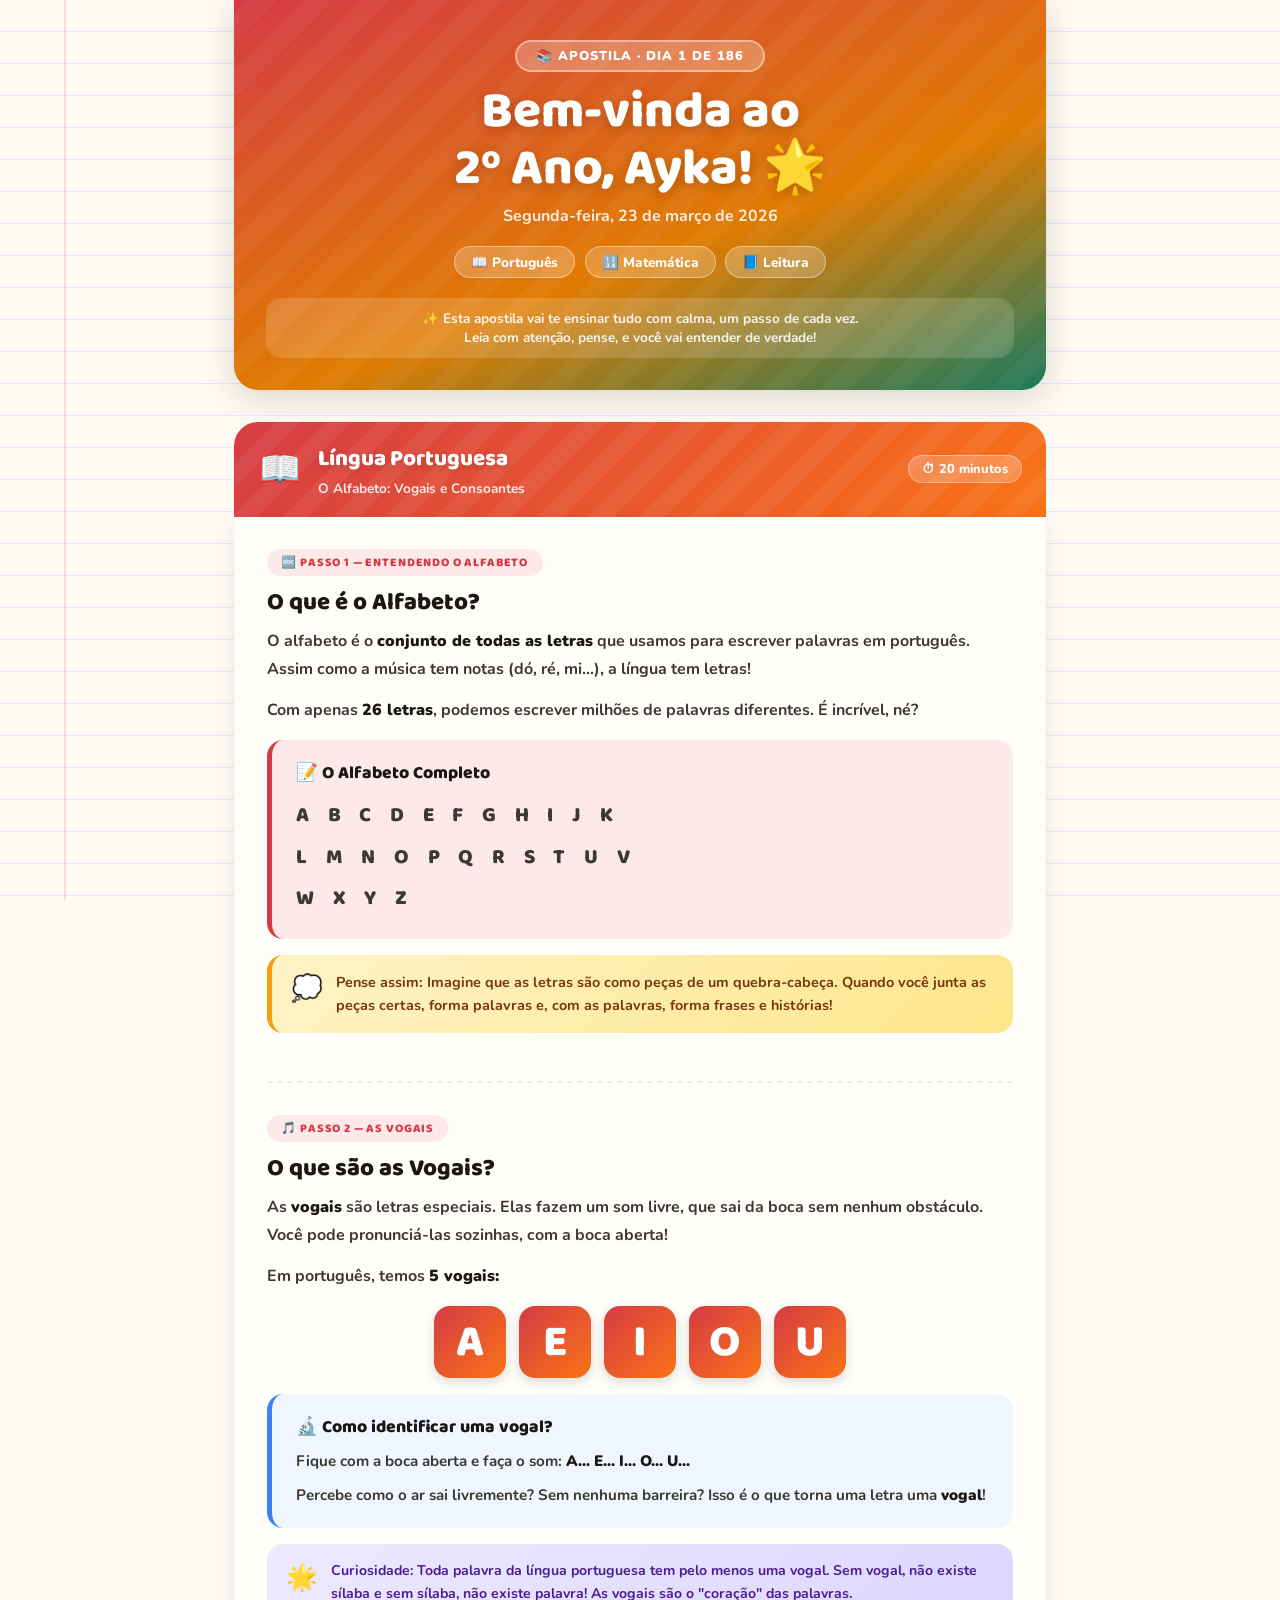
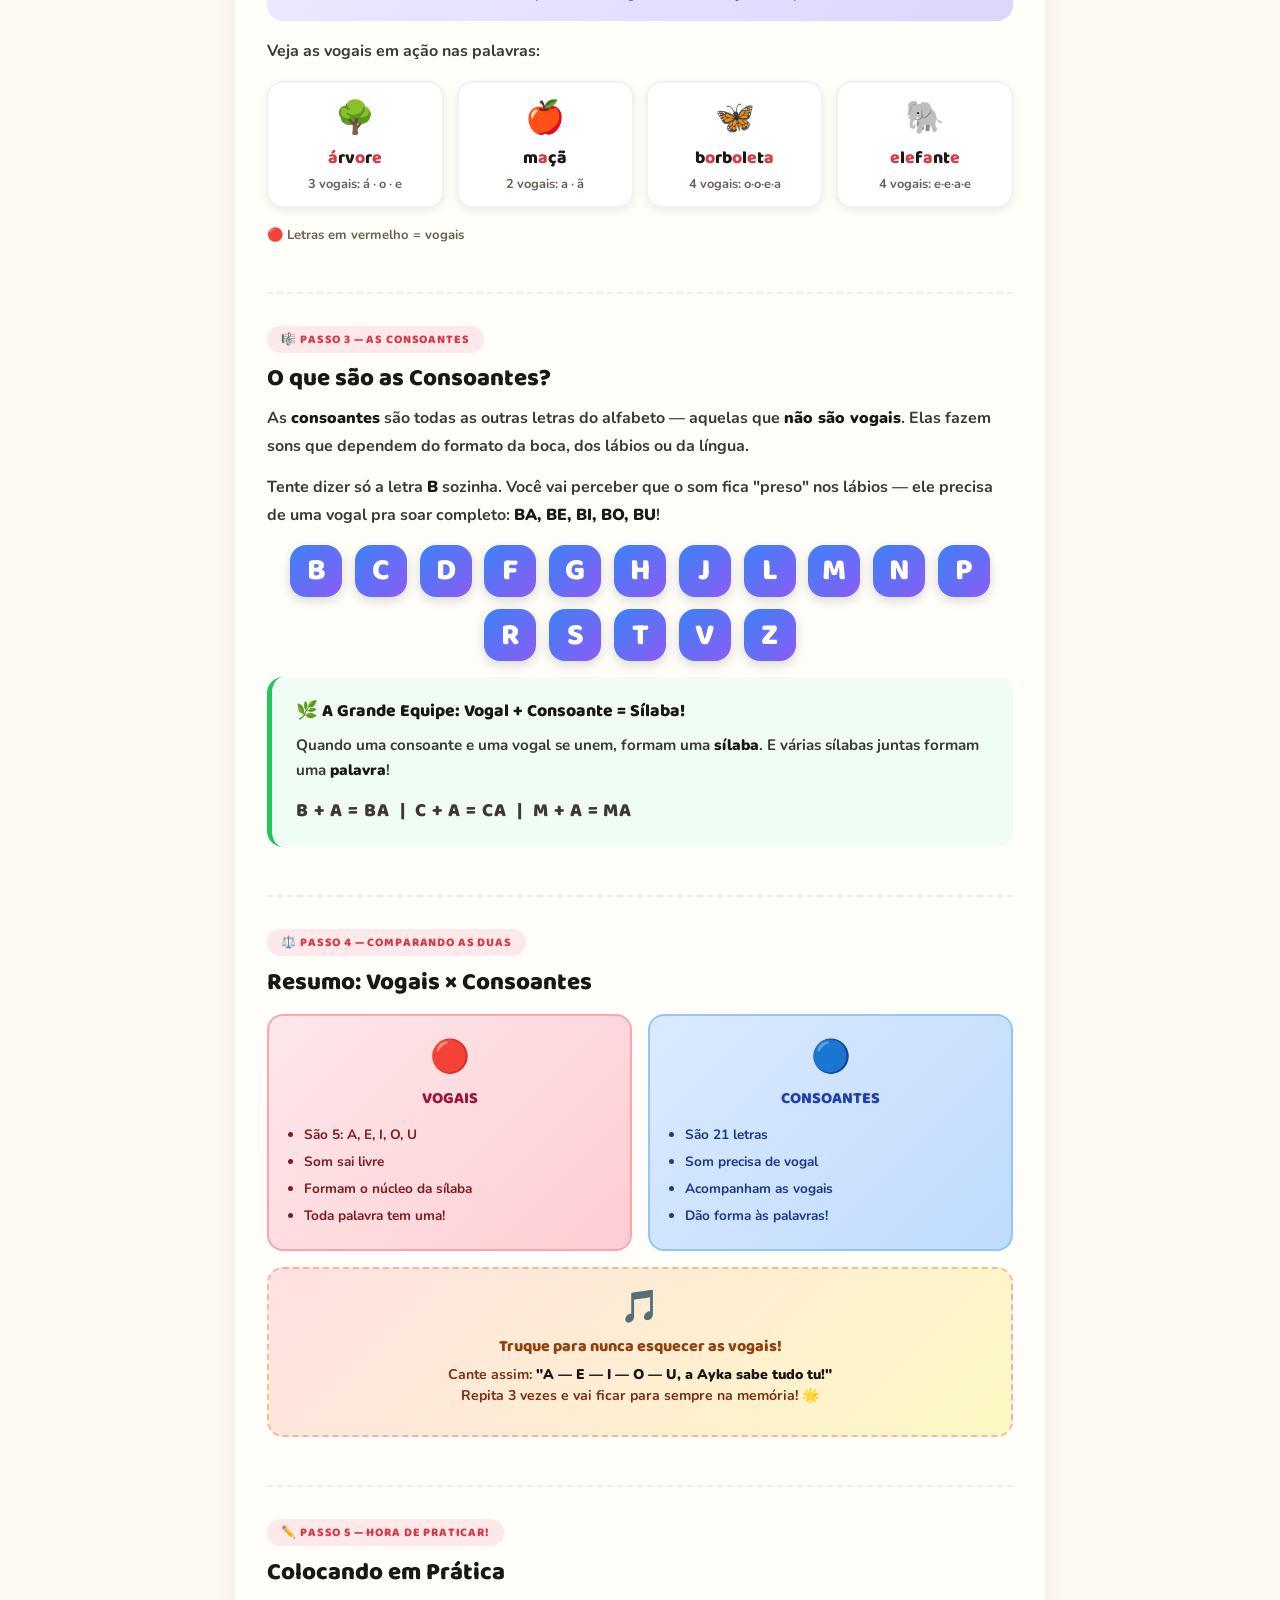
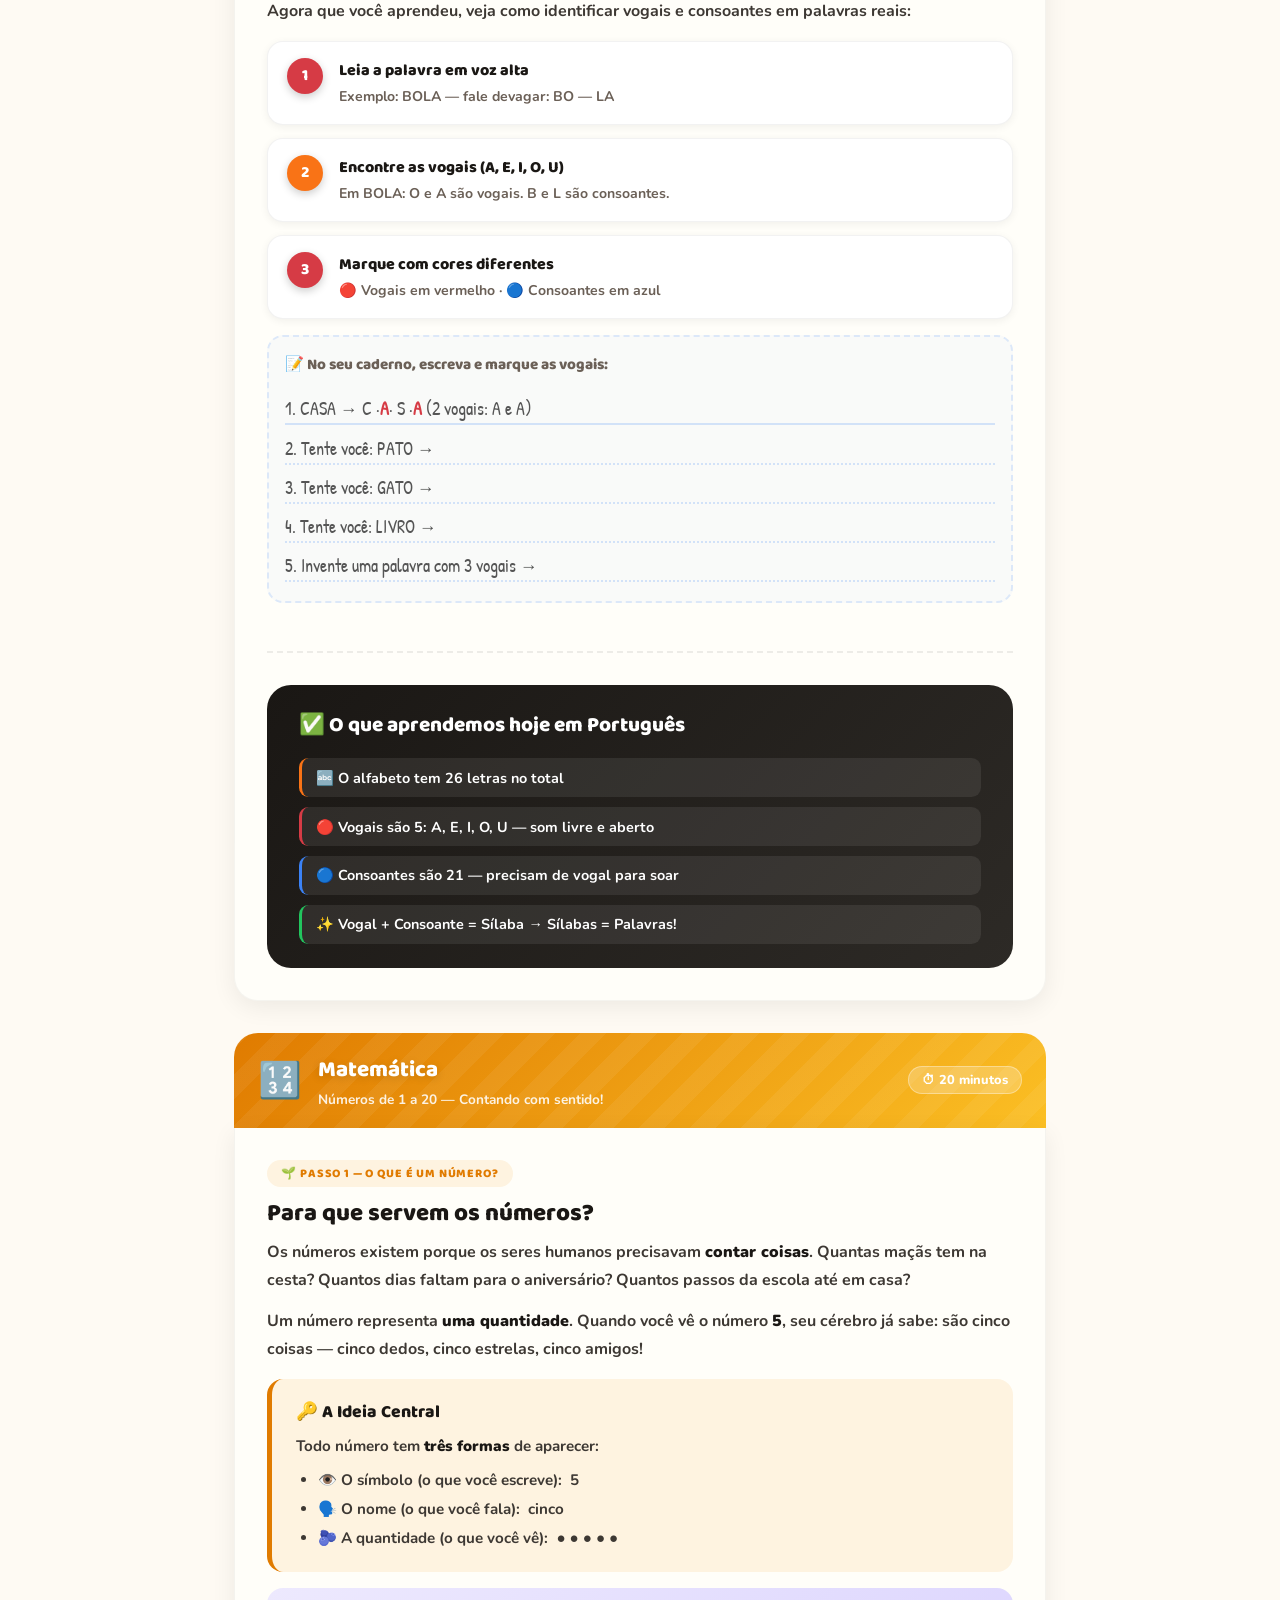
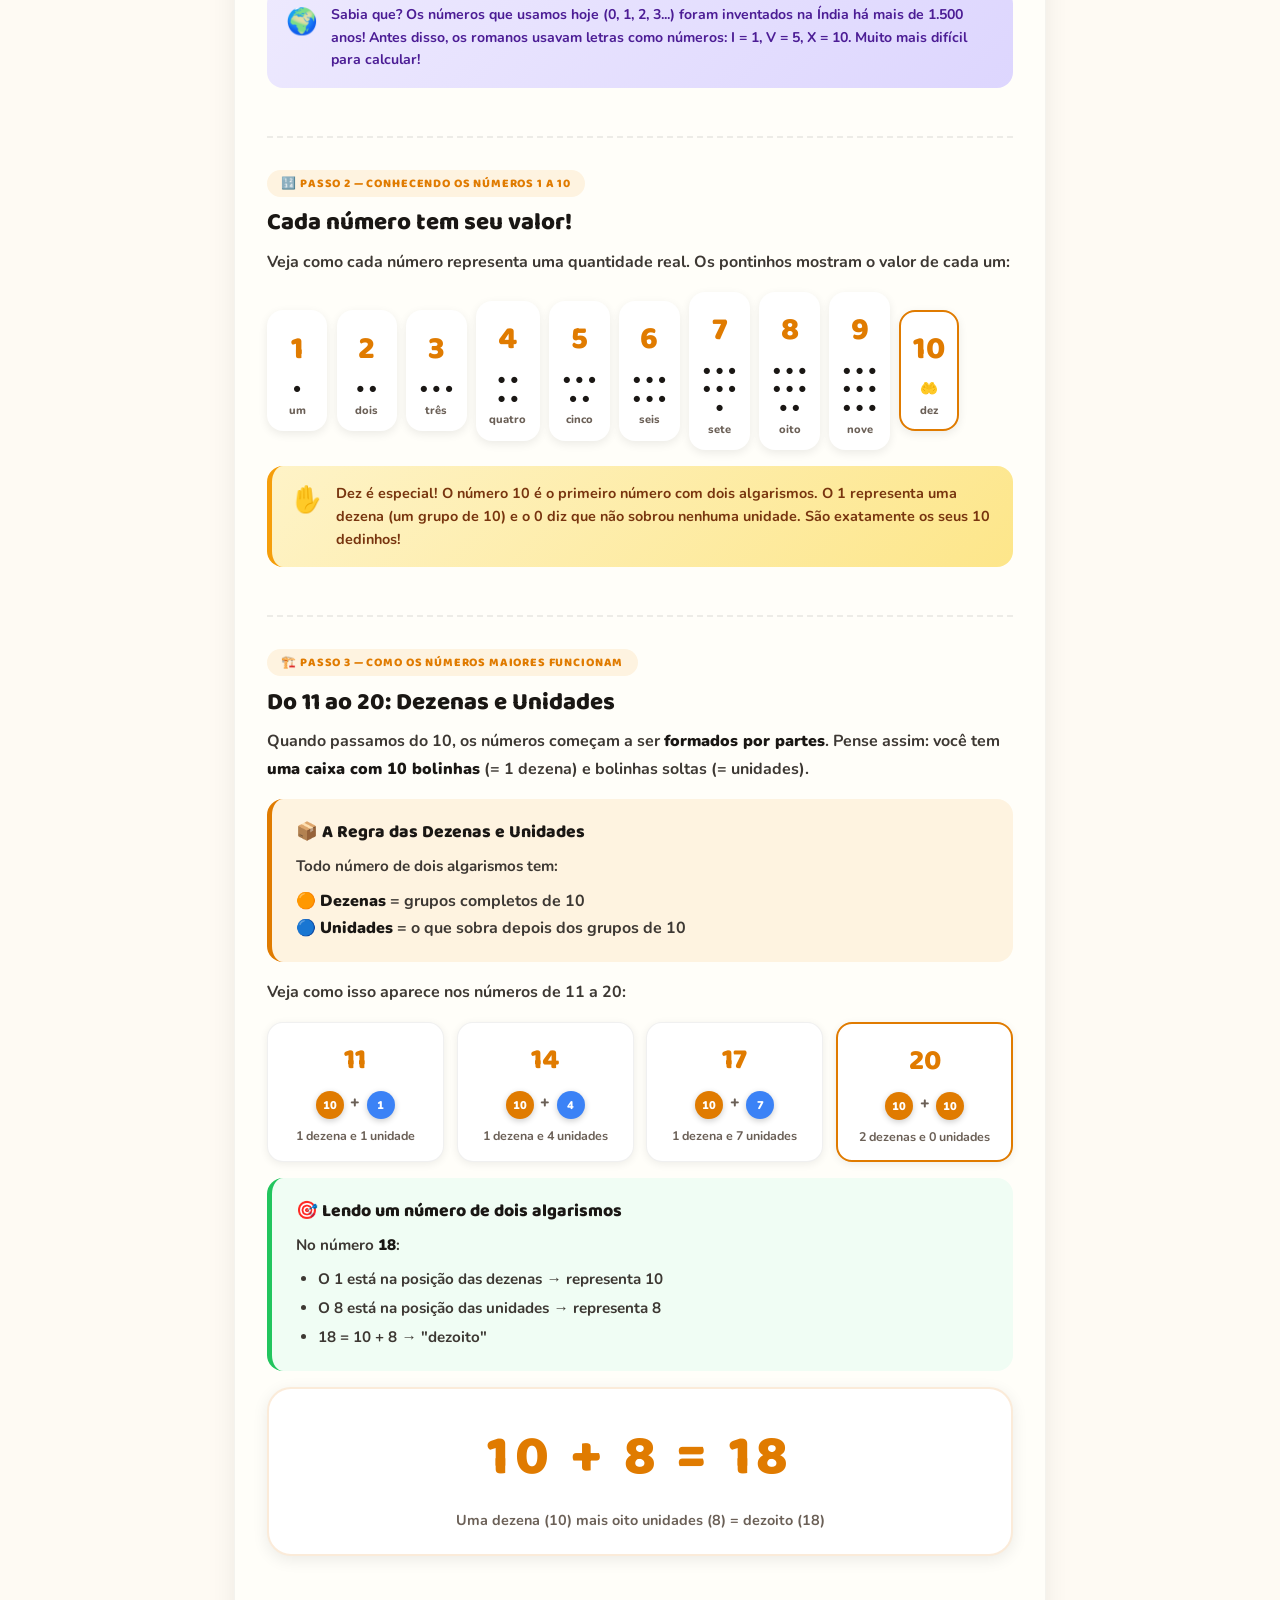
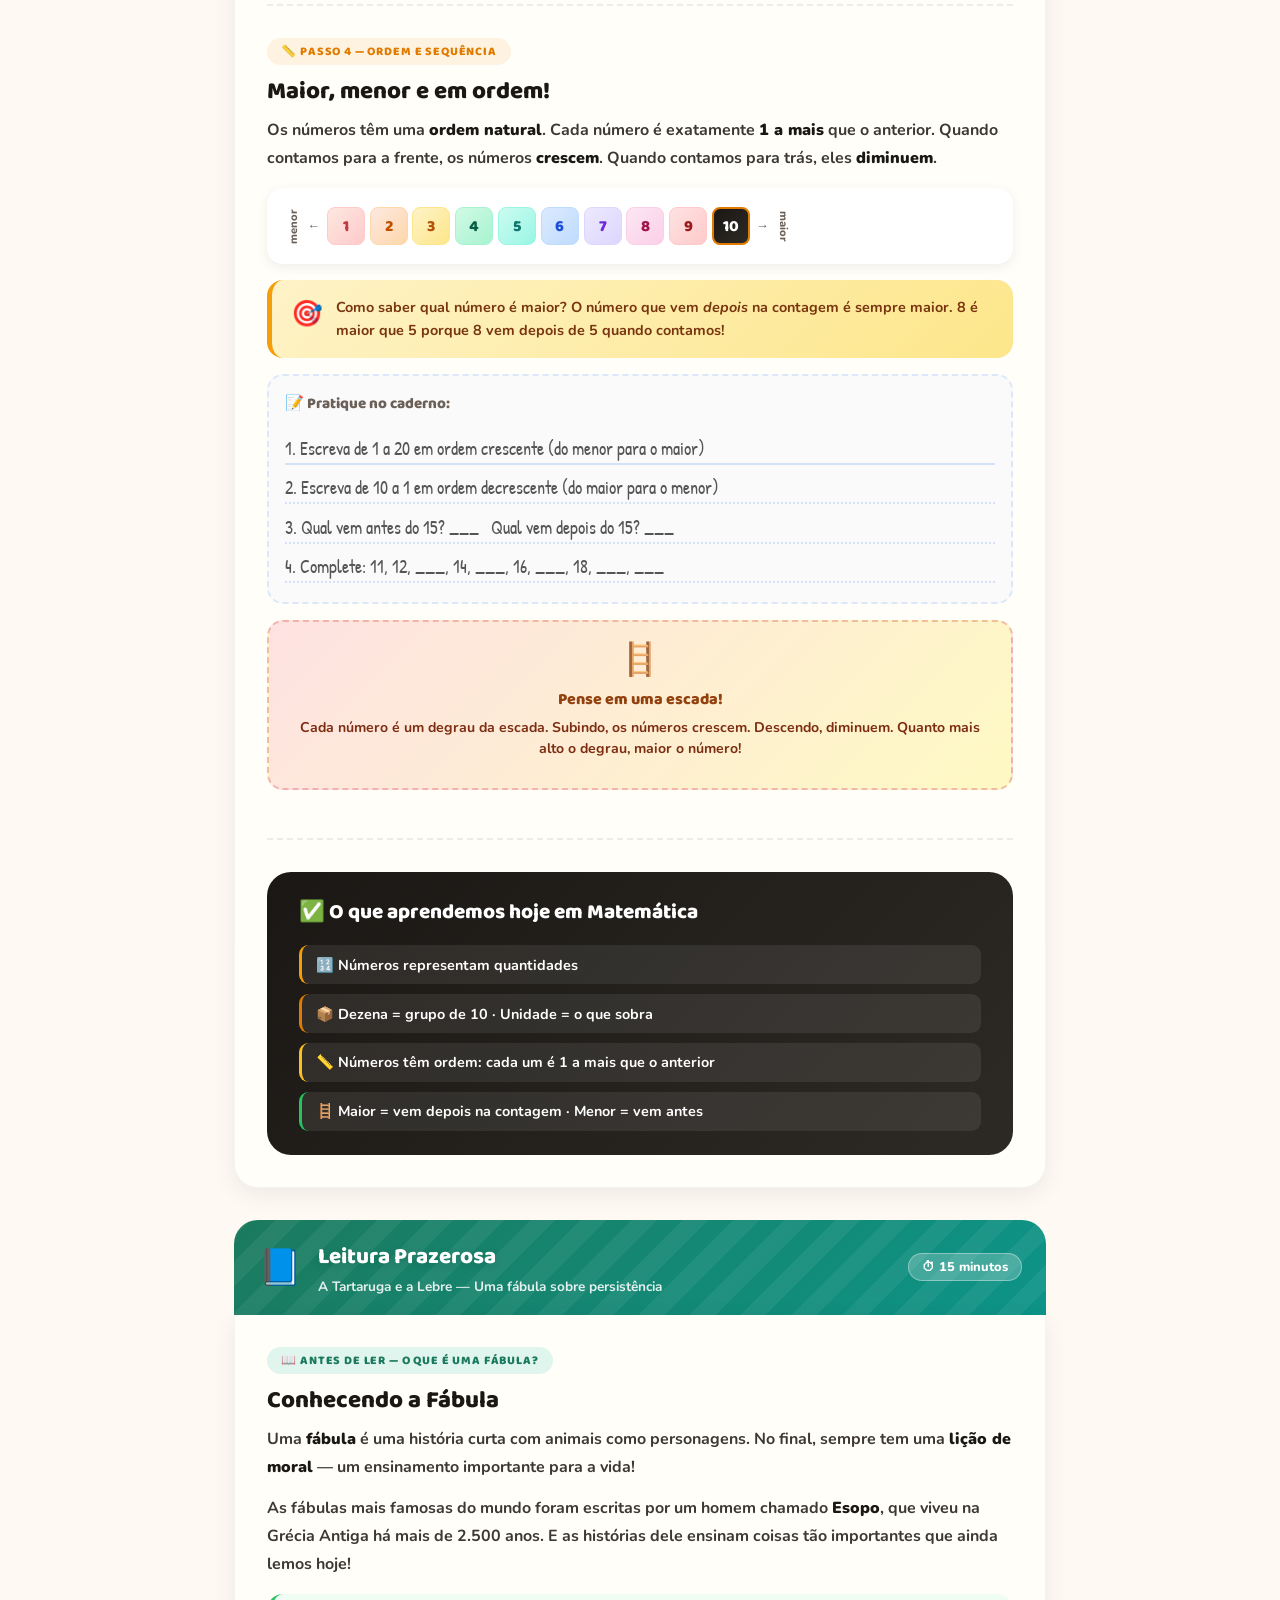
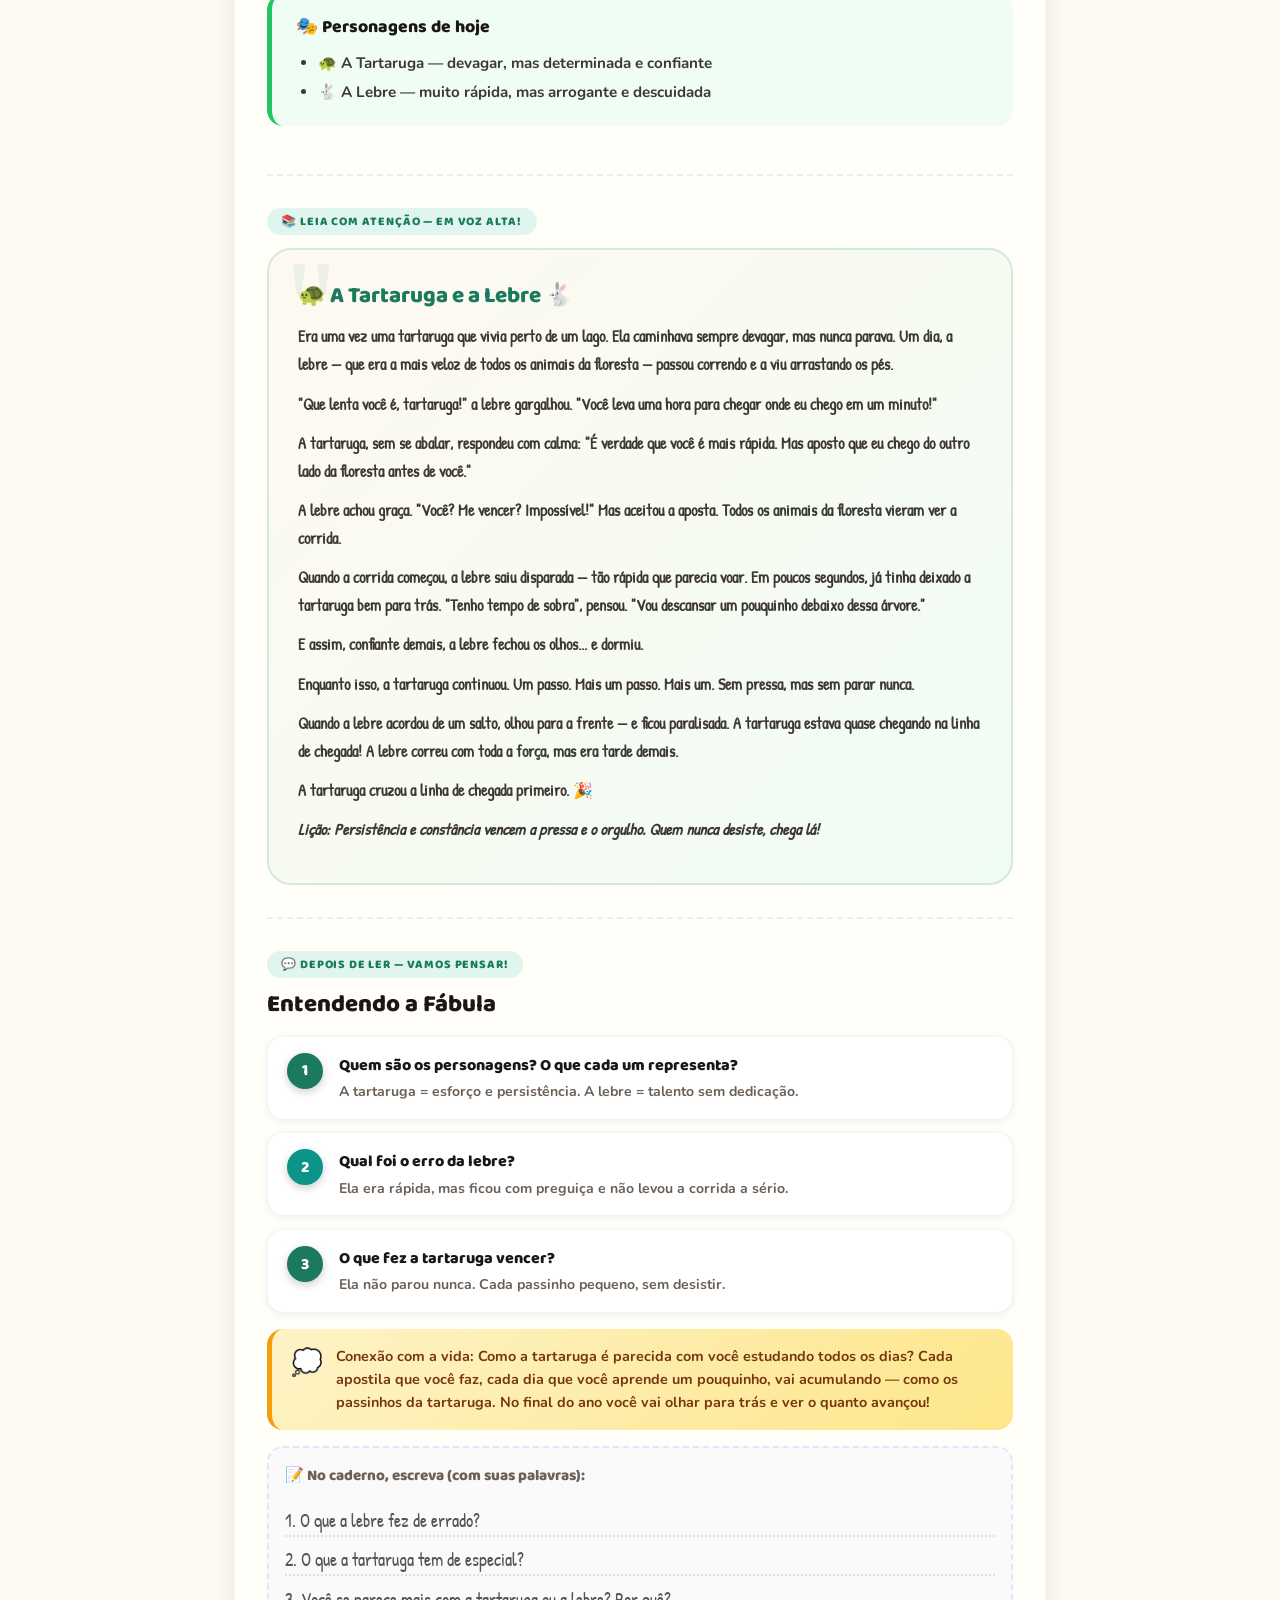
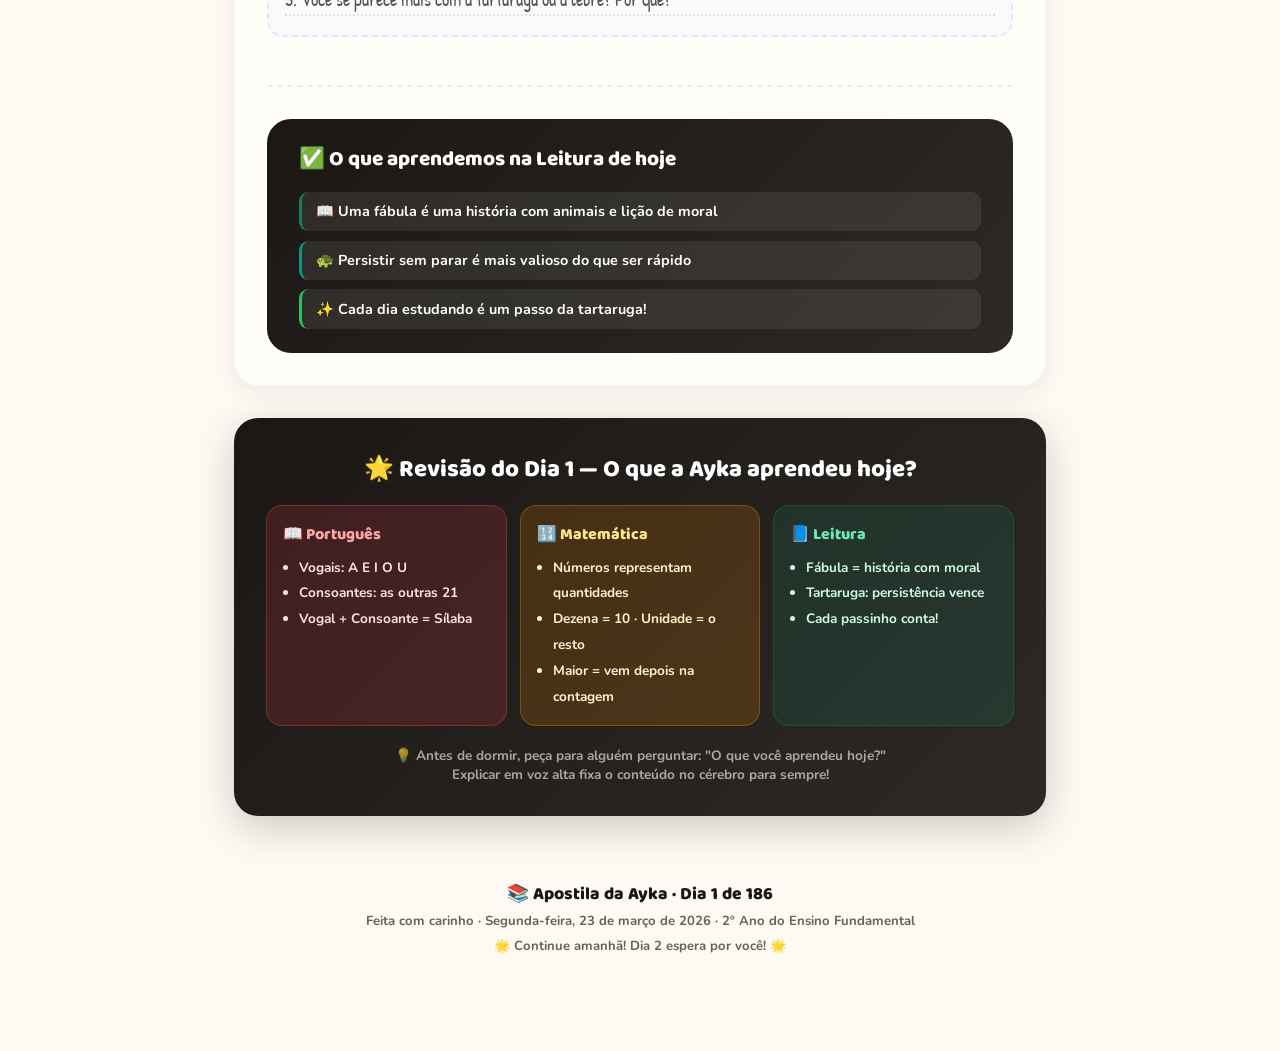
==== apostilas/dia-001.html @ 5bf0ed86 "Rename dia-001.html to apostilas/dia-001.html" ====
<!DOCTYPE html>
<html lang="pt-BR">
<head>
<meta charset="UTF-8">
<meta name="viewport" content="width=device-width, initial-scale=1.0">
<title>Apostila Dia 1 — Ayka 📚</title>
<link href="https://fonts.googleapis.com/css2?family=Baloo+2:wght@400;600;700;800&family=Nunito:wght@400;600;700;800;900&family=Patrick+Hand&display=swap" rel="stylesheet">
<style>
/* ====================================================
   APOSTILA DA AYKA — Dia 1
   Estilo: "Caderno escolar aconchegante"
   Cream + pautas de caderno + cores quentes
   ==================================================== */
:root{
  --cream: #FEFAF3;
  --paper: #FFFEF9;
  --line:  rgba(100,149,237,.18);
  --ink:   #1A1714;
  --soft:  #6B6057;
  --port:  #D63B45;
  --port-l:#FDE8EA;
  --mat:   #E07B00;
  --mat-l: #FEF3E0;
  --leit:  #1B7A5E;
  --leit-l:#E0F5EE;
  --tip:   #6D28D9;
  --tip-l: #EDE9FE;
  --r:16px; --rl:24px;
}

*{box-sizing:border-box;margin:0;padding:0}

body{
  font-family:'Nunito',sans-serif;
  background:var(--cream);
  color:var(--ink);
  min-height:100vh;
}

/* caderno lines background */
body::before{
  content:'';
  position:fixed;inset:0;
  background-image:
    repeating-linear-gradient(
      transparent 0px, transparent 31px,
      var(--line) 31px, var(--line) 32px
    );
  background-size:100% 32px;
  pointer-events:none;
  z-index:0;
}

/* left red margin line */
body::after{
  content:'';
  position:fixed;
  left:64px;top:0;bottom:0;width:2px;
  background:rgba(220,80,80,.18);
  pointer-events:none;
  z-index:0;
}

/* ── WRAPPER ── */
.wrap{
  position:relative;z-index:1;
  max-width:860px;margin:0 auto;
  padding:0 1.5rem 4rem;
}

/* ── CAPA ── */
.capa{
  text-align:center;
  padding:2.5rem 2rem 2rem;
  margin-bottom:2rem;
  background:linear-gradient(160deg,#D63B45 0%,#E07B00 60%,#1B7A5E 100%);
  border-radius:0 0 var(--rl) var(--rl);
  box-shadow:0 8px 32px rgba(0,0,0,.15);
  position:relative;
  overflow:hidden;
}
.capa::before{
  content:'';position:absolute;inset:0;
  background:repeating-linear-gradient(-45deg,transparent,transparent 20px,rgba(255,255,255,.04) 20px,rgba(255,255,255,.04) 40px);
}
.capa-inner{position:relative}
.badge-dia{
  display:inline-block;
  background:rgba(255,255,255,.25);
  border:2px solid rgba(255,255,255,.4);
  border-radius:2rem;
  padding:.3rem 1.2rem;
  font-size:.8rem;font-weight:900;
  color:white;letter-spacing:.08em;
  text-transform:uppercase;
  margin-bottom:.8rem;
}
.capa h1{
  font-family:'Baloo 2',cursive;
  font-size:clamp(2rem,6vw,3.2rem);
  font-weight:800;color:white;
  text-shadow:0 3px 12px rgba(0,0,0,.2);
  line-height:1.1;
}
.capa-sub{
  font-size:1rem;font-weight:700;
  color:rgba(255,255,255,.88);
  margin-top:.5rem;
}
.materia-chips{
  display:flex;gap:.6rem;justify-content:center;
  flex-wrap:wrap;margin-top:1.2rem;
}
.mchip{
  background:rgba(255,255,255,.22);
  border:1.5px solid rgba(255,255,255,.4);
  border-radius:2rem;
  padding:.35rem 1rem;
  font-size:.85rem;font-weight:800;color:white;
}
.capa-meta{
  margin-top:1.2rem;
  background:rgba(255,255,255,.15);
  border-radius:var(--r);
  padding:.7rem 1rem;
  font-size:.85rem;font-weight:700;color:rgba(255,255,255,.9);
}

/* ── SECTION HEADER ── */
.sec-header{
  display:flex;align-items:center;gap:1rem;
  padding:1.2rem 1.5rem;
  border-radius:var(--rl) var(--rl) 0 0;
  color:white;
  position:relative;overflow:hidden;
}
.sec-header::after{
  content:'';position:absolute;inset:0;
  background:repeating-linear-gradient(-45deg,transparent,transparent 18px,rgba(255,255,255,.06) 18px,rgba(255,255,255,.06) 36px);
}
.sec-icon{font-size:2.2rem;position:relative;z-index:1}
.sec-title-wrap{position:relative;z-index:1}
.sec-materia{font-family:'Baloo 2',cursive;font-size:1.4rem;font-weight:800;text-shadow:0 2px 8px rgba(0,0,0,.15)}
.sec-tema{font-size:.85rem;font-weight:700;opacity:.88;margin-top:.1rem}
.sec-time{
  margin-left:auto;position:relative;z-index:1;
  background:rgba(255,255,255,.22);
  border:1.5px solid rgba(255,255,255,.35);
  border-radius:2rem;padding:.25rem .8rem;
  font-size:.8rem;font-weight:800;color:white;white-space:nowrap;
}

/* ── CONTENT CARD ── */
.content-card{
  background:var(--paper);
  border-radius:0 0 var(--rl) var(--rl);
  padding:2rem;
  margin-bottom:2rem;
  box-shadow:0 6px 24px rgba(0,0,0,.07);
  border:1px solid rgba(0,0,0,.04);
  border-top:none;
}

/* ── TEACHING BLOCKS ── */
.teach-block{
  margin-bottom:2rem;
  padding-bottom:2rem;
  border-bottom:2px dashed rgba(0,0,0,.07);
}
.teach-block:last-child{border-bottom:none;margin-bottom:0;padding-bottom:0}

.step-label{
  display:inline-flex;align-items:center;gap:.5rem;
  font-family:'Baloo 2',cursive;
  font-size:.75rem;font-weight:800;
  padding:.25rem .9rem;
  border-radius:2rem;
  text-transform:uppercase;letter-spacing:.07em;
  margin-bottom:.8rem;
}

.teach-block h2{
  font-family:'Baloo 2',cursive;
  font-size:1.5rem;font-weight:800;
  color:var(--ink);
  margin-bottom:.6rem;
  line-height:1.2;
}

.teach-block p{
  font-size:1rem;font-weight:700;
  color:#3D3833;
  line-height:1.75;
  margin-bottom:.8rem;
}

.teach-block p strong{font-weight:900;color:var(--ink)}

/* ── EXPLANATION BOX ── */
.explain-box{
  border-radius:var(--r);
  padding:1.2rem 1.5rem;
  margin:1rem 0;
  border-left:5px solid;
  position:relative;
}
.explain-box.azul{background:#EFF6FF;border-color:#3B82F6}
.explain-box.verde{background:#F0FDF4;border-color:#22C55E}
.explain-box.laranja{background:var(--mat-l);border-color:var(--mat)}
.explain-box.roxo{background:var(--tip-l);border-color:var(--tip)}
.explain-box.vermelho{background:var(--port-l);border-color:var(--port)}
.explain-box h3{
  font-family:'Baloo 2',cursive;
  font-size:1.1rem;font-weight:800;
  margin-bottom:.5rem;
}
.explain-box p{font-size:.95rem;font-weight:700;line-height:1.7;margin-bottom:0}
.explain-box ul{padding-left:1.4rem;margin-top:.4rem}
.explain-box li{font-size:.95rem;font-weight:700;line-height:1.9;color:#3D3833}

/* ── VISUAL LETTER BOX ── */
.letter-showcase{
  display:flex;flex-wrap:wrap;gap:.8rem;
  margin:1rem 0;justify-content:center;
}
.letter-card{
  width:72px;height:72px;
  border-radius:var(--r);
  display:flex;align-items:center;justify-content:center;
  font-family:'Baloo 2',cursive;
  font-size:2.8rem;font-weight:800;
  color:white;
  box-shadow:0 4px 12px rgba(0,0,0,.15);
  transition:transform .2s;
  cursor:default;
}
.letter-card:hover{transform:scale(1.08) rotate(-2deg)}
.letter-card.vogal{background:linear-gradient(135deg,#D63B45,#F97316)}
.letter-card.consoante{background:linear-gradient(135deg,#3B82F6,#8B5CF6)}

/* ── WORD EXAMPLES ── */
.word-grid{
  display:grid;
  grid-template-columns:repeat(auto-fill,minmax(140px,1fr));
  gap:.8rem;margin:1rem 0;
}
.word-card{
  background:white;
  border-radius:var(--r);
  padding:.8rem;
  text-align:center;
  box-shadow:0 3px 10px rgba(0,0,0,.08);
  border:2px solid rgba(0,0,0,.05);
  transition:all .2s;
}
.word-card:hover{transform:translateY(-2px);box-shadow:0 6px 18px rgba(0,0,0,.12)}
.word-emoji{font-size:2rem;display:block;margin-bottom:.3rem}
.word-text{font-family:'Baloo 2',cursive;font-size:1.1rem;font-weight:800;color:var(--ink)}
.word-silabas{font-size:.8rem;font-weight:700;color:var(--soft);margin-top:.2rem}
.word-text .v{color:var(--port)}
.word-text .c{color:#3B82F6}

/* ── NUMBER VISUAL ── */
.number-row{
  display:flex;flex-wrap:wrap;gap:.6rem;
  margin:1rem 0;align-items:center;
}
.num-block{
  display:flex;flex-direction:column;align-items:center;gap:.3rem;
  background:white;border-radius:var(--r);
  padding:.7rem;min-width:60px;
  box-shadow:0 3px 10px rgba(0,0,0,.08);
  border:2px solid transparent;
  transition:all .2s;cursor:default;
}
.num-block:hover{border-color:var(--mat);transform:scale(1.05)}
.num-big{font-family:'Baloo 2',cursive;font-size:2rem;font-weight:800;color:var(--mat)}
.num-dots{font-size:.9rem;line-height:1.3;text-align:center}
.num-word{font-size:.7rem;font-weight:800;color:var(--soft)}

/* ── ABACUS / VISUAL MATH ── */
.abacus-row{display:flex;gap:.4rem;flex-wrap:wrap;margin:.5rem 0}
.bead{
  width:28px;height:28px;border-radius:50%;
  display:inline-flex;align-items:center;justify-content:center;
  font-size:.7rem;font-weight:900;color:white;
  box-shadow:0 2px 6px rgba(0,0,0,.2);
}
.bead.dezena{background:#E07B00}
.bead.unidade{background:#3B82F6}

/* ── STORY BOX ── */
.story-wrap{
  background:linear-gradient(135deg,#FEF9F0,#F0FDF4);
  border-radius:var(--rl);
  padding:1.8rem;
  border:2px solid rgba(27,122,94,.15);
  position:relative;
  overflow:hidden;
}
.story-wrap::before{
  content:'"';
  position:absolute;top:-10px;left:16px;
  font-size:8rem;font-family:Georgia,serif;
  color:rgba(27,122,94,.08);line-height:1;
}
.story-title{
  font-family:'Baloo 2',cursive;
  font-size:1.4rem;font-weight:800;
  color:var(--leit);
  margin-bottom:.5rem;
  position:relative;
}
.story-text{
  font-family:'Patrick Hand',cursive;
  font-size:1.05rem;
  line-height:1.9;
  color:#2D3A30;
  position:relative;
}
.story-text p{margin-bottom:.7rem}

/* ── THINK BOX ── */
.think-box{
  background:linear-gradient(135deg,#FEF3C7,#FDE68A);
  border-radius:var(--r);
  padding:1rem 1.2rem;
  margin:1rem 0;
  border-left:5px solid #F59E0B;
  display:flex;gap:.8rem;align-items:flex-start;
}
.think-icon{font-size:1.6rem;flex-shrink:0}
.think-text{font-size:.9rem;font-weight:700;color:#78350F;line-height:1.6}

/* ── DID YOU KNOW ── */
.didyouknow{
  background:linear-gradient(135deg,#EDE9FE,#DDD6FE);
  border-radius:var(--r);
  padding:1rem 1.2rem;
  margin:1rem 0;
  display:flex;gap:.8rem;align-items:flex-start;
}
.dyk-icon{font-size:1.6rem;flex-shrink:0}
.dyk-text{font-size:.88rem;font-weight:700;color:#4C1D95;line-height:1.6}

/* ── STEP BY STEP ── */
.steps{display:flex;flex-direction:column;gap:.8rem;margin:1rem 0}
.step-item{
  display:flex;gap:1rem;align-items:flex-start;
  background:white;border-radius:var(--r);
  padding:1rem 1.2rem;
  box-shadow:0 2px 8px rgba(0,0,0,.06);
  border:1px solid rgba(0,0,0,.05);
}
.step-num{
  width:36px;height:36px;border-radius:50%;
  display:flex;align-items:center;justify-content:center;
  font-family:'Baloo 2',cursive;font-weight:800;font-size:1rem;
  color:white;flex-shrink:0;
  box-shadow:0 3px 8px rgba(0,0,0,.2);
}
.step-content h4{font-family:'Baloo 2',cursive;font-size:1rem;font-weight:800;margin-bottom:.2rem;color:var(--ink)}
.step-content p{font-size:.88rem;font-weight:700;color:var(--soft);line-height:1.55;margin:0}

/* ── MATH OPERATION VISUAL ── */
.op-visual{
  background:white;
  border-radius:var(--rl);
  padding:1.5rem;
  text-align:center;
  margin:1rem 0;
  box-shadow:0 4px 16px rgba(0,0,0,.08);
  border:2px solid rgba(224,123,0,.15);
}
.op-big{
  font-family:'Baloo 2',cursive;
  font-size:clamp(2rem,6vw,3.5rem);
  font-weight:800;
  color:var(--mat);
  letter-spacing:.1em;
}
.op-explain{font-size:.9rem;font-weight:700;color:var(--soft);margin-top:.5rem}

/* ── MEMORY TRICK ── */
.memory-trick{
  background:linear-gradient(135deg,#FEE2E2,#FEF9C3);
  border-radius:var(--r);
  padding:1rem 1.2rem;
  margin:1rem 0;
  border:2px dashed rgba(214,59,69,.3);
  text-align:center;
}
.memory-trick .mt-icon{font-size:2rem;margin-bottom:.4rem}
.memory-trick h4{font-family:'Baloo 2',cursive;font-size:1rem;font-weight:800;color:#92400E;margin-bottom:.3rem}
.memory-trick p{font-size:.88rem;font-weight:700;color:#7C2D12;line-height:1.5}

/* ── PRACTICE LINES ── */
.practice-area{
  margin:1rem 0;
  background:rgba(59,130,246,.03);
  border-radius:var(--r);
  padding:1rem;
  border:2px dashed rgba(59,130,246,.15);
}
.practice-area h4{
  font-family:'Baloo 2',cursive;font-size:.95rem;font-weight:800;
  color:var(--soft);margin-bottom:.8rem;
  display:flex;align-items:center;gap:.4rem;
}
.p-line{
  height:36px;border-bottom:2px solid rgba(59,130,246,.2);
  margin-bottom:.2rem;
  display:flex;align-items:flex-end;
  padding-bottom:3px;
  font-family:'Patrick Hand',cursive;
  font-size:1.1rem;
  color:#555;
}
.p-line.dotted{border-bottom-style:dotted}

/* ── SUMMARY BOX ── */
.summary{
  background:linear-gradient(135deg,#1A1714,#2D2A26);
  color:white;
  border-radius:var(--rl);
  padding:1.5rem 2rem;
  margin-top:2rem;
}
.summary h3{font-family:'Baloo 2',cursive;font-size:1.3rem;font-weight:800;margin-bottom:1rem}
.summary-items{display:flex;flex-direction:column;gap:.6rem}
.sum-item{
  display:flex;align-items:center;gap:.8rem;
  font-size:.9rem;font-weight:700;
  background:rgba(255,255,255,.08);
  border-radius:.6rem;
  padding:.6rem .9rem;
  border-left:3px solid;
}

/* ── FOOTER ── */
.apostila-footer{
  text-align:center;
  padding:2rem 1rem;
  color:var(--soft);
  font-size:.82rem;font-weight:700;
}
.apostila-footer .ayka-sig{
  font-family:'Baloo 2',cursive;
  font-size:1.1rem;font-weight:800;
  color:var(--ink);margin-bottom:.3rem;
}

/* ── RESPONSIVE ── */
@media(max-width:560px){
  body::after{left:44px}
  .wrap{padding:0 .8rem 3rem}
  .content-card{padding:1.2rem}
  .letter-card{width:56px;height:56px;font-size:2.1rem}
}

@media print{
  body::before,body::after{display:none}
  .wrap{max-width:100%;padding:0 1cm}
  .teach-block{break-inside:avoid}
  .content-card{box-shadow:none;border:1px solid #ddd}
}

/* ── ANIMATIONS ── */
@keyframes fadeInUp{from{opacity:0;transform:translateY(16px)}to{opacity:1;transform:translateY(0)}}
.capa,.content-card,.story-wrap{animation:fadeInUp .5s ease both}
.content-card:nth-child(2){animation-delay:.1s}
.content-card:nth-child(3){animation-delay:.2s}
</style>
</head>
<body>
<div class="wrap">

<!-- ══════════════ CAPA ══════════════ -->
<div class="capa">
  <div class="capa-inner">
    <div class="badge-dia">📚 Apostila · Dia 1 de 186</div>
    <h1>Bem-vinda ao<br>2º Ano, Ayka! 🌟</h1>
    <p class="capa-sub">Segunda-feira, 23 de março de 2026</p>
    <div class="materia-chips">
      <div class="mchip">📖 Português</div>
      <div class="mchip">🔢 Matemática</div>
      <div class="mchip">📘 Leitura</div>
    </div>
    <div class="capa-meta">
      ✨ Esta apostila vai te ensinar tudo com calma, um passo de cada vez.<br>
      Leia com atenção, pense, e você vai entender de verdade!
    </div>
  </div>
</div>

<!-- ════════════════════════════════════════════
     PARTE 1 — PORTUGUÊS
     Tema: O Alfabeto — Vogais e Consoantes
     ════════════════════════════════════════════ -->

<div class="sec-header" style="background:linear-gradient(135deg,#D63B45,#F97316)">
  <span class="sec-icon">📖</span>
  <div class="sec-title-wrap">
    <div class="sec-materia">Língua Portuguesa</div>
    <div class="sec-tema">O Alfabeto: Vogais e Consoantes</div>
  </div>
  <div class="sec-time">⏱ 20 minutos</div>
</div>

<div class="content-card">

  <!-- BLOCO 1: O QUE É O ALFABETO -->
  <div class="teach-block">
    <div class="step-label" style="background:var(--port-l);color:var(--port)">🔤 Passo 1 — Entendendo o Alfabeto</div>
    <h2>O que é o Alfabeto?</h2>
    <p>
      O alfabeto é o <strong>conjunto de todas as letras</strong> que usamos para escrever palavras em português.
      Assim como a música tem notas (dó, ré, mi...), a língua tem letras!
    </p>
    <p>
      Com apenas <strong>26 letras</strong>, podemos escrever milhões de palavras diferentes. É incrível, né?
    </p>

    <div class="explain-box vermelho">
      <h3>📝 O Alfabeto Completo</h3>
      <p style="font-family:'Baloo 2',cursive;font-size:1.3rem;font-weight:800;letter-spacing:.08em;line-height:2">
        A &nbsp; B &nbsp; C &nbsp; D &nbsp; E &nbsp; F &nbsp; G &nbsp; H &nbsp; I &nbsp; J &nbsp; K<br>
        L &nbsp; M &nbsp; N &nbsp; O &nbsp; P &nbsp; Q &nbsp; R &nbsp; S &nbsp; T &nbsp; U &nbsp; V<br>
        W &nbsp; X &nbsp; Y &nbsp; Z
      </p>
    </div>

    <div class="think-box">
      <span class="think-icon">💭</span>
      <div class="think-text">
        <strong>Pense assim:</strong> Imagine que as letras são como peças de um quebra-cabeça. Quando você junta as peças certas, forma palavras e, com as palavras, forma frases e histórias!
      </div>
    </div>
  </div>

  <!-- BLOCO 2: VOGAIS -->
  <div class="teach-block">
    <div class="step-label" style="background:var(--port-l);color:var(--port)">🎵 Passo 2 — As Vogais</div>
    <h2>O que são as Vogais?</h2>
    <p>
      As <strong>vogais</strong> são letras especiais. Elas fazem um som livre, que sai da boca sem nenhum obstáculo.
      Você pode pronunciá-las sozinhas, com a boca aberta!
    </p>
    <p>
      Em português, temos <strong>5 vogais:</strong>
    </p>

    <div class="letter-showcase">
      <div class="letter-card vogal">A</div>
      <div class="letter-card vogal">E</div>
      <div class="letter-card vogal">I</div>
      <div class="letter-card vogal">O</div>
      <div class="letter-card vogal">U</div>
    </div>

    <div class="explain-box azul">
      <h3>🔬 Como identificar uma vogal?</h3>
      <p>Fique com a boca aberta e faça o som: <strong>A... E... I... O... U...</strong></p>
      <p style="margin-top:.5rem">Percebe como o ar sai livremente? Sem nenhuma barreira? Isso é o que torna uma letra uma <strong>vogal</strong>!</p>
    </div>

    <div class="didyouknow">
      <span class="dyk-icon">🌟</span>
      <div class="dyk-text">
        <strong>Curiosidade:</strong> Toda palavra da língua portuguesa tem pelo menos uma vogal. Sem vogal, não existe sílaba e sem sílaba, não existe palavra! As vogais são o "coração" das palavras.
      </div>
    </div>

    <p>Veja as vogais em ação nas palavras:</p>
    <div class="word-grid">
      <div class="word-card">
        <span class="word-emoji">🌳</span>
        <div class="word-text"><span class="v">á</span>rv<span class="v">o</span>r<span class="v">e</span></div>
        <div class="word-silabas">3 vogais: á · o · e</div>
      </div>
      <div class="word-card">
        <span class="word-emoji">🍎</span>
        <div class="word-text">m<span class="v">a</span>çã</div>
        <div class="word-silabas">2 vogais: a · ã</div>
      </div>
      <div class="word-card">
        <span class="word-emoji">🦋</span>
        <div class="word-text">b<span class="v">o</span>rb<span class="v">o</span>l<span class="v">e</span>t<span class="v">a</span></div>
        <div class="word-silabas">4 vogais: o·o·e·a</div>
      </div>
      <div class="word-card">
        <span class="word-emoji">🐘</span>
        <div class="word-text"><span class="v">e</span>l<span class="v">e</span>f<span class="v">a</span>nt<span class="v">e</span></div>
        <div class="word-silabas">4 vogais: e·e·a·e</div>
      </div>
    </div>
    <p style="font-size:.82rem;color:var(--soft);margin-top:.3rem">🔴 Letras em vermelho = vogais</p>
  </div>

  <!-- BLOCO 3: CONSOANTES -->
  <div class="teach-block">
    <div class="step-label" style="background:var(--port-l);color:var(--port)">🎼 Passo 3 — As Consoantes</div>
    <h2>O que são as Consoantes?</h2>
    <p>
      As <strong>consoantes</strong> são todas as outras letras do alfabeto — aquelas que <strong>não são vogais</strong>.
      Elas fazem sons que dependem do formato da boca, dos lábios ou da língua.
    </p>
    <p>
      Tente dizer só a letra <strong>B</strong> sozinha. Você vai perceber que o som fica "preso" nos lábios — ele precisa de uma vogal pra soar completo: <strong>BA, BE, BI, BO, BU</strong>!
    </p>

    <div class="letter-showcase" style="flex-wrap:wrap">
      <div class="letter-card consoante" style="width:52px;height:52px;font-size:1.9rem">B</div>
      <div class="letter-card consoante" style="width:52px;height:52px;font-size:1.9rem">C</div>
      <div class="letter-card consoante" style="width:52px;height:52px;font-size:1.9rem">D</div>
      <div class="letter-card consoante" style="width:52px;height:52px;font-size:1.9rem">F</div>
      <div class="letter-card consoante" style="width:52px;height:52px;font-size:1.9rem">G</div>
      <div class="letter-card consoante" style="width:52px;height:52px;font-size:1.9rem">H</div>
      <div class="letter-card consoante" style="width:52px;height:52px;font-size:1.9rem">J</div>
      <div class="letter-card consoante" style="width:52px;height:52px;font-size:1.9rem">L</div>
      <div class="letter-card consoante" style="width:52px;height:52px;font-size:1.9rem">M</div>
      <div class="letter-card consoante" style="width:52px;height:52px;font-size:1.9rem">N</div>
      <div class="letter-card consoante" style="width:52px;height:52px;font-size:1.9rem">P</div>
      <div class="letter-card consoante" style="width:52px;height:52px;font-size:1.9rem">R</div>
      <div class="letter-card consoante" style="width:52px;height:52px;font-size:1.9rem">S</div>
      <div class="letter-card consoante" style="width:52px;height:52px;font-size:1.9rem">T</div>
      <div class="letter-card consoante" style="width:52px;height:52px;font-size:1.9rem">V</div>
      <div class="letter-card consoante" style="width:52px;height:52px;font-size:1.9rem">Z</div>
    </div>

    <div class="explain-box verde">
      <h3>🌿 A Grande Equipe: Vogal + Consoante = Sílaba!</h3>
      <p>Quando uma consoante e uma vogal se unem, formam uma <strong>sílaba</strong>. E várias sílabas juntas formam uma <strong>palavra</strong>!</p>
      <p style="margin-top:.7rem;font-family:'Baloo 2',cursive;font-size:1.2rem;font-weight:800;letter-spacing:.05em">
        B + A = BA &nbsp;|&nbsp; C + A = CA &nbsp;|&nbsp; M + A = MA
      </p>
    </div>
  </div>

  <!-- BLOCO 4: VOGAIS vs CONSOANTES -->
  <div class="teach-block">
    <div class="step-label" style="background:var(--port-l);color:var(--port)">⚖️ Passo 4 — Comparando as Duas</div>
    <h2>Resumo: Vogais × Consoantes</h2>

    <div style="display:grid;grid-template-columns:1fr 1fr;gap:1rem;margin:1rem 0">
      <div style="background:linear-gradient(135deg,#FDE8EA,#FECDD3);border-radius:var(--r);padding:1.2rem;border:2px solid #FDA4AF">
        <div style="font-size:2rem;text-align:center;margin-bottom:.5rem">🔴</div>
        <h4 style="font-family:'Baloo 2',cursive;font-size:1rem;font-weight:800;text-align:center;color:#9F1239;margin-bottom:.6rem">VOGAIS</h4>
        <ul style="padding-left:1rem;font-size:.85rem;font-weight:700;color:#7F1D1D;line-height:2">
          <li>São 5: A, E, I, O, U</li>
          <li>Som sai livre</li>
          <li>Formam o núcleo da sílaba</li>
          <li>Toda palavra tem uma!</li>
        </ul>
      </div>
      <div style="background:linear-gradient(135deg,#DBEAFE,#BFDBFE);border-radius:var(--r);padding:1.2rem;border:2px solid #93C5FD">
        <div style="font-size:2rem;text-align:center;margin-bottom:.5rem">🔵</div>
        <h4 style="font-family:'Baloo 2',cursive;font-size:1rem;font-weight:800;text-align:center;color:#1E40AF;margin-bottom:.6rem">CONSOANTES</h4>
        <ul style="padding-left:1rem;font-size:.85rem;font-weight:700;color:#1E3A8A;line-height:2">
          <li>São 21 letras</li>
          <li>Som precisa de vogal</li>
          <li>Acompanham as vogais</li>
          <li>Dão forma às palavras!</li>
        </ul>
      </div>
    </div>

    <div class="memory-trick">
      <div class="mt-icon">🎵</div>
      <h4>Truque para nunca esquecer as vogais!</h4>
      <p>Cante assim: <strong>"A — E — I — O — U, a Ayka sabe tudo tu!"</strong><br>
      Repita 3 vezes e vai ficar para sempre na memória! 🌟</p>
    </div>
  </div>

  <!-- BLOCO 5: PRATICA -->
  <div class="teach-block">
    <div class="step-label" style="background:var(--port-l);color:var(--port)">✏️ Passo 5 — Hora de Praticar!</div>
    <h2>Colocando em Prática</h2>
    <p>Agora que você aprendeu, veja como identificar vogais e consoantes em palavras reais:</p>

    <div class="steps">
      <div class="step-item">
        <div class="step-num" style="background:#D63B45">1</div>
        <div class="step-content">
          <h4>Leia a palavra em voz alta</h4>
          <p>Exemplo: BOLA — fale devagar: BO — LA</p>
        </div>
      </div>
      <div class="step-item">
        <div class="step-num" style="background:#F97316">2</div>
        <div class="step-content">
          <h4>Encontre as vogais (A, E, I, O, U)</h4>
          <p>Em BOLA: O e A são vogais. B e L são consoantes.</p>
        </div>
      </div>
      <div class="step-item">
        <div class="step-num" style="background:#D63B45">3</div>
        <div class="step-content">
          <h4>Marque com cores diferentes</h4>
          <p>🔴 Vogais em vermelho · 🔵 Consoantes em azul</p>
        </div>
      </div>
    </div>

    <div class="practice-area">
      <h4>📝 No seu caderno, escreva e marque as vogais:</h4>
      <div class="p-line">1. CASA → C · <span style="color:var(--port);font-weight:900">A</span> · S · <span style="color:var(--port);font-weight:900">A</span> &nbsp;(2 vogais: A e A)</div>
      <div class="p-line dotted">2. Tente você: PATO →</div>
      <div class="p-line dotted">3. Tente você: GATO →</div>
      <div class="p-line dotted">4. Tente você: LIVRO →</div>
      <div class="p-line dotted">5. Invente uma palavra com 3 vogais →</div>
    </div>
  </div>

  <!-- RESUMO PORTUGUÊS -->
  <div class="summary">
    <h3>✅ O que aprendemos hoje em Português</h3>
    <div class="summary-items">
      <div class="sum-item" style="border-color:#F97316">🔤 O alfabeto tem 26 letras no total</div>
      <div class="sum-item" style="border-color:#D63B45">🔴 Vogais são 5: A, E, I, O, U — som livre e aberto</div>
      <div class="sum-item" style="border-color:#3B82F6">🔵 Consoantes são 21 — precisam de vogal para soar</div>
      <div class="sum-item" style="border-color:#22C55E">✨ Vogal + Consoante = Sílaba → Sílabas = Palavras!</div>
    </div>
  </div>

</div><!-- /content-card português -->


<!-- ════════════════════════════════════════════
     PARTE 2 — MATEMÁTICA
     Tema: Números de 1 a 20 — O que é um número?
     ════════════════════════════════════════════ -->

<div class="sec-header" style="background:linear-gradient(135deg,#E07B00,#FBBF24)">
  <span class="sec-icon">🔢</span>
  <div class="sec-title-wrap">
    <div class="sec-materia">Matemática</div>
    <div class="sec-tema">Números de 1 a 20 — Contando com sentido!</div>
  </div>
  <div class="sec-time">⏱ 20 minutos</div>
</div>

<div class="content-card">

  <!-- BLOCO 1: O QUE É UM NÚMERO -->
  <div class="teach-block">
    <div class="step-label" style="background:var(--mat-l);color:var(--mat)">🌱 Passo 1 — O que é um Número?</div>
    <h2>Para que servem os números?</h2>
    <p>
      Os números existem porque os seres humanos precisavam <strong>contar coisas</strong>.
      Quantas maçãs tem na cesta? Quantos dias faltam para o aniversário? Quantos passos da escola até em casa?
    </p>
    <p>
      Um número representa <strong>uma quantidade</strong>. Quando você vê o número <strong>5</strong>,
      seu cérebro já sabe: são cinco coisas — cinco dedos, cinco estrelas, cinco amigos!
    </p>

    <div class="explain-box laranja">
      <h3>🔑 A Ideia Central</h3>
      <p>Todo número tem <strong>três formas</strong> de aparecer:</p>
      <ul>
        <li>👁️ <strong>O símbolo</strong> (o que você escreve): &nbsp;<strong>5</strong></li>
        <li>🗣️ <strong>O nome</strong> (o que você fala): &nbsp;<strong>cinco</strong></li>
        <li>🫐 <strong>A quantidade</strong> (o que você vê): &nbsp;<strong>● ● ● ● ●</strong></li>
      </ul>
    </div>

    <div class="didyouknow">
      <span class="dyk-icon">🌍</span>
      <div class="dyk-text">
        <strong>Sabia que?</strong> Os números que usamos hoje (0, 1, 2, 3...) foram inventados na Índia há mais de 1.500 anos! Antes disso, os romanos usavam letras como números: I = 1, V = 5, X = 10. Muito mais difícil para calcular!
      </div>
    </div>
  </div>

  <!-- BLOCO 2: NÚMEROS 1 A 10 COM VISUAL -->
  <div class="teach-block">
    <div class="step-label" style="background:var(--mat-l);color:var(--mat)">🔢 Passo 2 — Conhecendo os Números 1 a 10</div>
    <h2>Cada número tem seu valor!</h2>
    <p>Veja como cada número representa uma quantidade real. Os pontinhos mostram o valor de cada um:</p>

    <div class="number-row">
      <div class="num-block">
        <div class="num-big">1</div>
        <div class="num-dots">●</div>
        <div class="num-word">um</div>
      </div>
      <div class="num-block">
        <div class="num-big">2</div>
        <div class="num-dots">● ●</div>
        <div class="num-word">dois</div>
      </div>
      <div class="num-block">
        <div class="num-big">3</div>
        <div class="num-dots">● ● ●</div>
        <div class="num-word">três</div>
      </div>
      <div class="num-block">
        <div class="num-big">4</div>
        <div class="num-dots">● ●<br>● ●</div>
        <div class="num-word">quatro</div>
      </div>
      <div class="num-block">
        <div class="num-big">5</div>
        <div class="num-dots">● ● ●<br>● ●</div>
        <div class="num-word">cinco</div>
      </div>
      <div class="num-block">
        <div class="num-big">6</div>
        <div class="num-dots">● ● ●<br>● ● ●</div>
        <div class="num-word">seis</div>
      </div>
      <div class="num-block">
        <div class="num-big">7</div>
        <div class="num-dots">● ● ●<br>● ● ●<br>●</div>
        <div class="num-word">sete</div>
      </div>
      <div class="num-block">
        <div class="num-big">8</div>
        <div class="num-dots">● ● ●<br>● ● ●<br>● ●</div>
        <div class="num-word">oito</div>
      </div>
      <div class="num-block">
        <div class="num-big">9</div>
        <div class="num-dots">● ● ●<br>● ● ●<br>● ● ●</div>
        <div class="num-word">nove</div>
      </div>
      <div class="num-block" style="border:2px solid var(--mat)">
        <div class="num-big">10</div>
        <div class="num-dots">🤲</div>
        <div class="num-word">dez</div>
      </div>
    </div>

    <div class="think-box">
      <span class="think-icon">✋</span>
      <div class="think-text">
        <strong>Dez é especial!</strong> O número 10 é o primeiro número com <strong>dois algarismos</strong>. O <strong>1</strong> representa uma dezena (um grupo de 10) e o <strong>0</strong> diz que não sobrou nenhuma unidade. São exatamente os seus 10 dedinhos!
      </div>
    </div>
  </div>

  <!-- BLOCO 3: DEZENAS E UNIDADES -->
  <div class="teach-block">
    <div class="step-label" style="background:var(--mat-l);color:var(--mat)">🏗️ Passo 3 — Como os Números Maiores Funcionam</div>
    <h2>Do 11 ao 20: Dezenas e Unidades</h2>
    <p>
      Quando passamos do 10, os números começam a ser <strong>formados por partes</strong>.
      Pense assim: você tem <strong>uma caixa com 10 bolinhas</strong> (= 1 dezena) e bolinhas soltas (= unidades).
    </p>

    <div class="explain-box laranja">
      <h3>📦 A Regra das Dezenas e Unidades</h3>
      <p>Todo número de dois algarismos tem:</p>
      <p style="margin-top:.5rem;font-size:1rem">
        🟠 <strong>Dezenas</strong> = grupos completos de 10<br>
        🔵 <strong>Unidades</strong> = o que sobra depois dos grupos de 10
      </p>
    </div>

    <p>Veja como isso aparece nos números de 11 a 20:</p>

    <div style="display:grid;grid-template-columns:repeat(auto-fill,minmax(160px,1fr));gap:.8rem;margin:1rem 0">
      <div style="background:white;border-radius:var(--r);padding:.9rem;box-shadow:0 2px 8px rgba(0,0,0,.07);border:1px solid rgba(0,0,0,.06)">
        <div style="font-family:'Baloo 2',cursive;font-size:1.8rem;font-weight:800;color:var(--mat);text-align:center">11</div>
        <div class="abacus-row" style="justify-content:center">
          <span class="bead dezena">10</span>
          <span style="font-weight:900;color:var(--soft)">+</span>
          <span class="bead unidade">1</span>
        </div>
        <div style="text-align:center;font-size:.78rem;font-weight:700;color:var(--soft);margin-top:.3rem">1 dezena e 1 unidade</div>
      </div>
      <div style="background:white;border-radius:var(--r);padding:.9rem;box-shadow:0 2px 8px rgba(0,0,0,.07);border:1px solid rgba(0,0,0,.06)">
        <div style="font-family:'Baloo 2',cursive;font-size:1.8rem;font-weight:800;color:var(--mat);text-align:center">14</div>
        <div class="abacus-row" style="justify-content:center">
          <span class="bead dezena">10</span>
          <span style="font-weight:900;color:var(--soft)">+</span>
          <span class="bead unidade">4</span>
        </div>
        <div style="text-align:center;font-size:.78rem;font-weight:700;color:var(--soft);margin-top:.3rem">1 dezena e 4 unidades</div>
      </div>
      <div style="background:white;border-radius:var(--r);padding:.9rem;box-shadow:0 2px 8px rgba(0,0,0,.07);border:1px solid rgba(0,0,0,.06)">
        <div style="font-family:'Baloo 2',cursive;font-size:1.8rem;font-weight:800;color:var(--mat);text-align:center">17</div>
        <div class="abacus-row" style="justify-content:center">
          <span class="bead dezena">10</span>
          <span style="font-weight:900;color:var(--soft)">+</span>
          <span class="bead unidade">7</span>
        </div>
        <div style="text-align:center;font-size:.78rem;font-weight:700;color:var(--soft);margin-top:.3rem">1 dezena e 7 unidades</div>
      </div>
      <div style="background:white;border-radius:var(--r);padding:.9rem;box-shadow:0 2px 8px rgba(0,0,0,.07);border:1px solid rgba(0,0,0,.06);border:2px solid var(--mat)">
        <div style="font-family:'Baloo 2',cursive;font-size:1.8rem;font-weight:800;color:var(--mat);text-align:center">20</div>
        <div class="abacus-row" style="justify-content:center">
          <span class="bead dezena">10</span>
          <span style="font-weight:900;color:var(--soft)">+</span>
          <span class="bead dezena">10</span>
        </div>
        <div style="text-align:center;font-size:.78rem;font-weight:700;color:var(--soft);margin-top:.3rem">2 dezenas e 0 unidades</div>
      </div>
    </div>

    <div class="explain-box verde">
      <h3>🎯 Lendo um número de dois algarismos</h3>
      <p>No número <strong>18</strong>:</p>
      <ul>
        <li>O <strong>1</strong> está na posição das <strong>dezenas</strong> → representa 10</li>
        <li>O <strong>8</strong> está na posição das <strong>unidades</strong> → representa 8</li>
        <li>18 = 10 + 8 → "dezoito"</li>
      </ul>
    </div>

    <div class="op-visual">
      <div class="op-big">10 + 8 = 18</div>
      <div class="op-explain">Uma dezena (10) mais oito unidades (8) = dezoito (18)</div>
    </div>
  </div>

  <!-- BLOCO 4: SEQUÊNCIA E ORDEM -->
  <div class="teach-block">
    <div class="step-label" style="background:var(--mat-l);color:var(--mat)">📏 Passo 4 — Ordem e Sequência</div>
    <h2>Maior, menor e em ordem!</h2>
    <p>
      Os números têm uma <strong>ordem natural</strong>. Cada número é exatamente <strong>1 a mais</strong> que o anterior.
      Quando contamos para a frente, os números <strong>crescem</strong>.
      Quando contamos para trás, eles <strong>diminuem</strong>.
    </p>

    <div style="background:white;border-radius:var(--r);padding:1.2rem;box-shadow:0 3px 12px rgba(0,0,0,.07);overflow-x:auto;margin:1rem 0">
      <div style="display:flex;gap:.4rem;min-width:max-content;align-items:center">
        <span style="font-size:.7rem;font-weight:800;color:var(--soft);writing-mode:vertical-rl;transform:rotate(180deg)">menor</span>
        <span style="font-size:.8rem;color:var(--soft)">←</span>
        <div style="display:flex;gap:.3rem">
          <div style="width:38px;height:38px;border-radius:8px;background:linear-gradient(135deg,#FDE8E0,#FECACA);display:flex;align-items:center;justify-content:center;font-family:'Baloo 2',cursive;font-weight:800;font-size:1rem;color:#C03A42;border:1.5px solid #FECACA">1</div>
          <div style="width:38px;height:38px;border-radius:8px;background:linear-gradient(135deg,#FDE8E0,#FED7AA);display:flex;align-items:center;justify-content:center;font-family:'Baloo 2',cursive;font-weight:800;font-size:1rem;color:#C05000;border:1.5px solid #FED7AA">2</div>
          <div style="width:38px;height:38px;border-radius:8px;background:linear-gradient(135deg,#FEF3C7,#FDE68A);display:flex;align-items:center;justify-content:center;font-family:'Baloo 2',cursive;font-weight:800;font-size:1rem;color:#B45309;border:1.5px solid #FDE68A">3</div>
          <div style="width:38px;height:38px;border-radius:8px;background:linear-gradient(135deg,#D1FAE5,#A7F3D0);display:flex;align-items:center;justify-content:center;font-family:'Baloo 2',cursive;font-weight:800;font-size:1rem;color:#065F46;border:1.5px solid #A7F3D0">4</div>
          <div style="width:38px;height:38px;border-radius:8px;background:linear-gradient(135deg,#CCFBF1,#99F6E4);display:flex;align-items:center;justify-content:center;font-family:'Baloo 2',cursive;font-weight:800;font-size:1rem;color:#0F766E;border:1.5px solid #99F6E4">5</div>
          <div style="width:38px;height:38px;border-radius:8px;background:linear-gradient(135deg,#DBEAFE,#BFDBFE);display:flex;align-items:center;justify-content:center;font-family:'Baloo 2',cursive;font-weight:800;font-size:1rem;color:#1D4ED8;border:1.5px solid #BFDBFE">6</div>
          <div style="width:38px;height:38px;border-radius:8px;background:linear-gradient(135deg,#EDE9FE,#DDD6FE);display:flex;align-items:center;justify-content:center;font-family:'Baloo 2',cursive;font-weight:800;font-size:1rem;color:#6D28D9;border:1.5px solid #DDD6FE">7</div>
          <div style="width:38px;height:38px;border-radius:8px;background:linear-gradient(135deg,#FCE7F3,#FBCFE8);display:flex;align-items:center;justify-content:center;font-family:'Baloo 2',cursive;font-weight:800;font-size:1rem;color:#9D174D;border:1.5px solid #FBCFE8">8</div>
          <div style="width:38px;height:38px;border-radius:8px;background:linear-gradient(135deg,#FEE2E2,#FECACA);display:flex;align-items:center;justify-content:center;font-family:'Baloo 2',cursive;font-weight:800;font-size:1rem;color:#991B1B;border:1.5px solid #FECACA">9</div>
          <div style="width:38px;height:38px;border-radius:8px;background:linear-gradient(135deg,#1A1714,#2D2A26);display:flex;align-items:center;justify-content:center;font-family:'Baloo 2',cursive;font-weight:800;font-size:1rem;color:white;border:2px solid var(--mat)">10</div>
        </div>
        <span style="font-size:.8rem;color:var(--soft)">→</span>
        <span style="font-size:.7rem;font-weight:800;color:var(--soft);writing-mode:vertical-rl">maior</span>
      </div>
    </div>

    <div class="think-box">
      <span class="think-icon">🎯</span>
      <div class="think-text">
        <strong>Como saber qual número é maior?</strong> O número que vem <em>depois</em> na contagem é sempre maior. 8 é maior que 5 porque 8 vem depois de 5 quando contamos!
      </div>
    </div>

    <div class="practice-area">
      <h4>📝 Pratique no caderno:</h4>
      <div class="p-line">1. Escreva de 1 a 20 em ordem crescente (do menor para o maior)</div>
      <div class="p-line dotted">2. Escreva de 10 a 1 em ordem decrescente (do maior para o menor)</div>
      <div class="p-line dotted">3. Qual vem antes do 15? ___ &nbsp; Qual vem depois do 15? ___</div>
      <div class="p-line dotted">4. Complete: 11, 12, ___, 14, ___, 16, ___, 18, ___, ___</div>
    </div>

    <div class="memory-trick">
      <div class="mt-icon">🪜</div>
      <h4>Pense em uma escada!</h4>
      <p>Cada número é um degrau da escada. Subindo, os números crescem. Descendo, diminuem. Quanto mais alto o degrau, maior o número!</p>
    </div>
  </div>

  <!-- RESUMO MATEMÁTICA -->
  <div class="summary">
    <h3>✅ O que aprendemos hoje em Matemática</h3>
    <div class="summary-items">
      <div class="sum-item" style="border-color:#F59E0B">🔢 Números representam quantidades</div>
      <div class="sum-item" style="border-color:#E07B00">📦 Dezena = grupo de 10 · Unidade = o que sobra</div>
      <div class="sum-item" style="border-color:#FBBF24">📏 Números têm ordem: cada um é 1 a mais que o anterior</div>
      <div class="sum-item" style="border-color:#22C55E">🪜 Maior = vem depois na contagem · Menor = vem antes</div>
    </div>
  </div>

</div><!-- /content-card matemática -->


<!-- ════════════════════════════════════════════
     PARTE 3 — LEITURA DO DIA
     ════════════════════════════════════════════ -->

<div class="sec-header" style="background:linear-gradient(135deg,#1B7A5E,#0D9488)">
  <span class="sec-icon">📘</span>
  <div class="sec-title-wrap">
    <div class="sec-materia">Leitura Prazerosa</div>
    <div class="sec-tema">A Tartaruga e a Lebre — Uma fábula sobre persistência</div>
  </div>
  <div class="sec-time">⏱ 15 minutos</div>
</div>

<div class="content-card">

  <div class="teach-block">
    <div class="step-label" style="background:var(--leit-l);color:var(--leit)">📖 Antes de ler — O que é uma Fábula?</div>
    <h2>Conhecendo a Fábula</h2>
    <p>
      Uma <strong>fábula</strong> é uma história curta com animais como personagens.
      No final, sempre tem uma <strong>lição de moral</strong> — um ensinamento importante para a vida!
    </p>
    <p>
      As fábulas mais famosas do mundo foram escritas por um homem chamado <strong>Esopo</strong>,
      que viveu na Grécia Antiga há mais de 2.500 anos. E as histórias dele ensinam coisas tão importantes
      que ainda lemos hoje!
    </p>

    <div class="explain-box verde">
      <h3>🎭 Personagens de hoje</h3>
      <ul>
        <li>🐢 <strong>A Tartaruga</strong> — devagar, mas determinada e confiante</li>
        <li>🐇 <strong>A Lebre</strong> — muito rápida, mas arrogante e descuidada</li>
      </ul>
    </div>
  </div>

  <div class="teach-block">
    <div class="step-label" style="background:var(--leit-l);color:var(--leit)">📚 Leia com atenção — em voz alta!</div>

    <div class="story-wrap">
      <div class="story-title">🐢 A Tartaruga e a Lebre 🐇</div>
      <div class="story-text">
        <p>Era uma vez uma tartaruga que vivia perto de um lago. Ela caminhava sempre devagar, mas nunca parava. Um dia, a lebre — que era a mais veloz de todos os animais da floresta — passou correndo e a viu arrastando os pés.</p>

        <p>"Que lenta você é, tartaruga!" a lebre gargalhou. "Você leva uma hora para chegar onde eu chego em um minuto!"</p>

        <p>A tartaruga, sem se abalar, respondeu com calma: "É verdade que você é mais rápida. Mas aposto que eu chego do outro lado da floresta antes de você."</p>

        <p>A lebre achou graça. "Você? Me vencer? Impossível!" Mas aceitou a aposta. Todos os animais da floresta vieram ver a corrida.</p>

        <p>Quando a corrida começou, a lebre saiu disparada — tão rápida que parecia voar. Em poucos segundos, já tinha deixado a tartaruga bem para trás. "Tenho tempo de sobra", pensou. "Vou descansar um pouquinho debaixo dessa árvore."</p>

        <p>E assim, confiante demais, a lebre fechou os olhos... e dormiu.</p>

        <p>Enquanto isso, a tartaruga continuou. Um passo. Mais um passo. Mais um. Sem pressa, mas sem parar nunca.</p>

        <p>Quando a lebre acordou de um salto, olhou para a frente — e ficou paralisada. A tartaruga estava quase chegando na linha de chegada! A lebre correu com toda a força, mas era tarde demais.</p>

        <p>A tartaruga cruzou a linha de chegada primeiro. 🎉</p>

        <p><em>Lição: Persistência e constância vencem a pressa e o orgulho. Quem nunca desiste, chega lá!</em></p>
      </div>
    </div>
  </div>

  <div class="teach-block">
    <div class="step-label" style="background:var(--leit-l);color:var(--leit)">💬 Depois de ler — Vamos pensar!</div>
    <h2>Entendendo a Fábula</h2>

    <div class="steps">
      <div class="step-item">
        <div class="step-num" style="background:#1B7A5E">1</div>
        <div class="step-content">
          <h4>Quem são os personagens? O que cada um representa?</h4>
          <p>A tartaruga = esforço e persistência. A lebre = talento sem dedicação.</p>
        </div>
      </div>
      <div class="step-item">
        <div class="step-num" style="background:#0D9488">2</div>
        <div class="step-content">
          <h4>Qual foi o erro da lebre?</h4>
          <p>Ela era rápida, mas ficou com preguiça e não levou a corrida a sério.</p>
        </div>
      </div>
      <div class="step-item">
        <div class="step-num" style="background:#1B7A5E">3</div>
        <div class="step-content">
          <h4>O que fez a tartaruga vencer?</h4>
          <p>Ela não parou nunca. Cada passinho pequeno, sem desistir.</p>
        </div>
      </div>
    </div>

    <div class="think-box">
      <span class="think-icon">💭</span>
      <div class="think-text">
        <strong>Conexão com a vida:</strong> Como a tartaruga é parecida com você estudando todos os dias? Cada apostila que você faz, cada dia que você aprende um pouquinho, vai acumulando — como os passinhos da tartaruga. No final do ano você vai olhar para trás e ver o quanto avançou!
      </div>
    </div>

    <div class="practice-area">
      <h4>📝 No caderno, escreva (com suas palavras):</h4>
      <div class="p-line dotted">1. O que a lebre fez de errado?</div>
      <div class="p-line dotted">2. O que a tartaruga tem de especial?</div>
      <div class="p-line dotted">3. Você se parece mais com a tartaruga ou a lebre? Por quê?</div>
    </div>
  </div>

  <div class="summary">
    <h3>✅ O que aprendemos na Leitura de hoje</h3>
    <div class="summary-items">
      <div class="sum-item" style="border-color:#1B7A5E">📖 Uma fábula é uma história com animais e lição de moral</div>
      <div class="sum-item" style="border-color:#0D9488">🐢 Persistir sem parar é mais valioso do que ser rápido</div>
      <div class="sum-item" style="border-color:#22C55E">✨ Cada dia estudando é um passo da tartaruga!</div>
    </div>
  </div>

</div><!-- /content-card leitura -->


<!-- ═══ REVISÃO FINAL DO DIA ═══ -->
<div style="background:linear-gradient(135deg,#1A1714,#2D2A26);border-radius:var(--rl);padding:2rem;margin-bottom:2rem;box-shadow:0 12px 40px rgba(0,0,0,.2)">
  <h2 style="font-family:'Baloo 2',cursive;font-size:1.5rem;font-weight:800;color:white;margin-bottom:1rem;text-align:center">🌟 Revisão do Dia 1 — O que a Ayka aprendeu hoje?</h2>
  <div style="display:grid;grid-template-columns:repeat(auto-fit,minmax(220px,1fr));gap:.8rem">
    <div style="background:rgba(214,59,69,.2);border:1.5px solid rgba(214,59,69,.4);border-radius:var(--r);padding:1rem">
      <div style="font-family:'Baloo 2',cursive;font-size:1rem;font-weight:800;color:#FCA5A5;margin-bottom:.5rem">📖 Português</div>
      <ul style="font-size:.85rem;font-weight:700;color:#FEE2E2;padding-left:1rem;line-height:1.9">
        <li>Vogais: A E I O U</li>
        <li>Consoantes: as outras 21</li>
        <li>Vogal + Consoante = Sílaba</li>
      </ul>
    </div>
    <div style="background:rgba(224,123,0,.2);border:1.5px solid rgba(224,123,0,.4);border-radius:var(--r);padding:1rem">
      <div style="font-family:'Baloo 2',cursive;font-size:1rem;font-weight:800;color:#FDE68A;margin-bottom:.5rem">🔢 Matemática</div>
      <ul style="font-size:.85rem;font-weight:700;color:#FEF3C7;padding-left:1rem;line-height:1.9">
        <li>Números representam quantidades</li>
        <li>Dezena = 10 · Unidade = o resto</li>
        <li>Maior = vem depois na contagem</li>
      </ul>
    </div>
    <div style="background:rgba(27,122,94,.2);border:1.5px solid rgba(27,122,94,.4);border-radius:var(--r);padding:1rem">
      <div style="font-family:'Baloo 2',cursive;font-size:1rem;font-weight:800;color:#6EE7B7;margin-bottom:.5rem">📘 Leitura</div>
      <ul style="font-size:.85rem;font-weight:700;color:#D1FAE5;padding-left:1rem;line-height:1.9">
        <li>Fábula = história com moral</li>
        <li>Tartaruga: persistência vence</li>
        <li>Cada passinho conta!</li>
      </ul>
    </div>
  </div>
  <div style="text-align:center;margin-top:1.2rem;font-size:.85rem;font-weight:700;color:rgba(255,255,255,.6)">
    💡 Antes de dormir, peça para alguém perguntar: "O que você aprendeu hoje?"<br>
    Explicar em voz alta fixa o conteúdo no cérebro para sempre!
  </div>
</div>

<!-- FOOTER -->
<div class="apostila-footer">
  <div class="ayka-sig">📚 Apostila da Ayka · Dia 1 de 186</div>
  Feita com carinho · Segunda-feira, 23 de março de 2026 · 2º Ano do Ensino Fundamental<br>
  <span style="margin-top:.4rem;display:inline-block">🌟 Continue amanhã! Dia 2 espera por você! 🌟</span>
</div>

</div><!-- /wrap -->
</body>
</html>
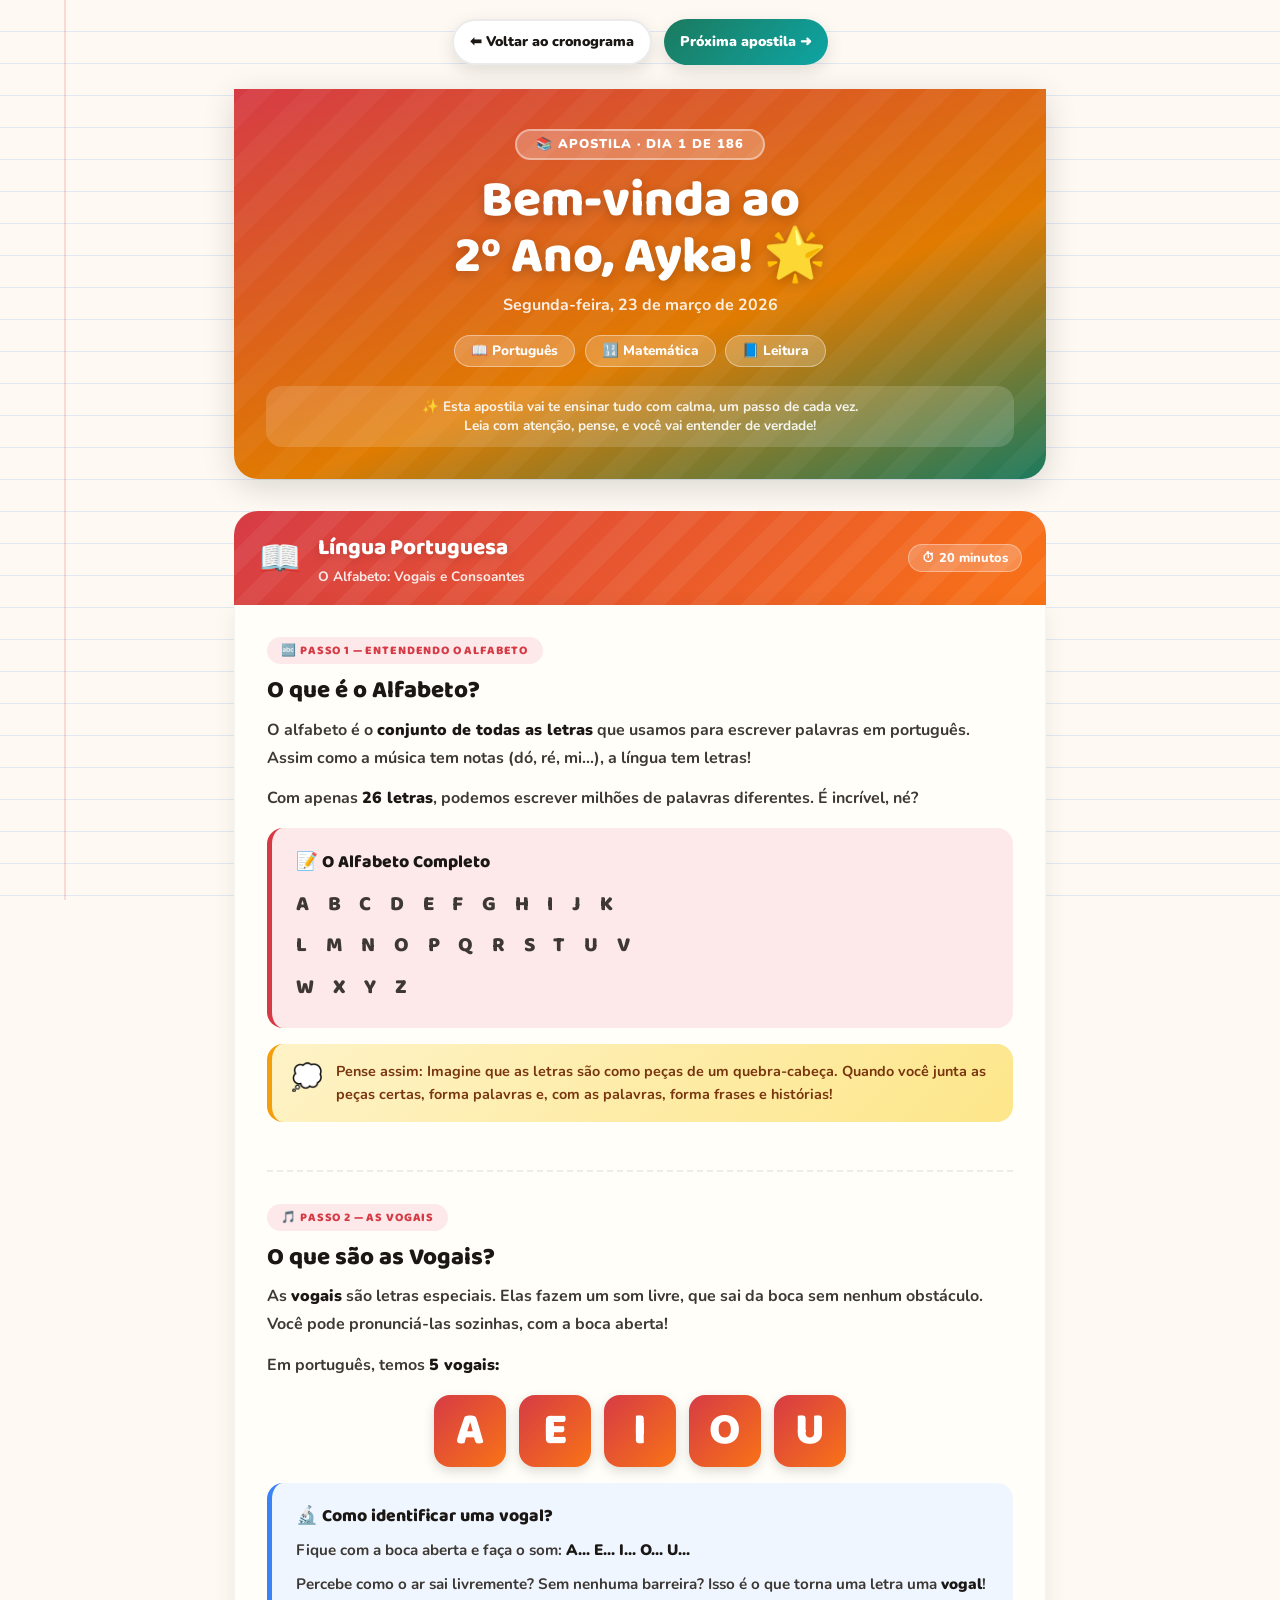
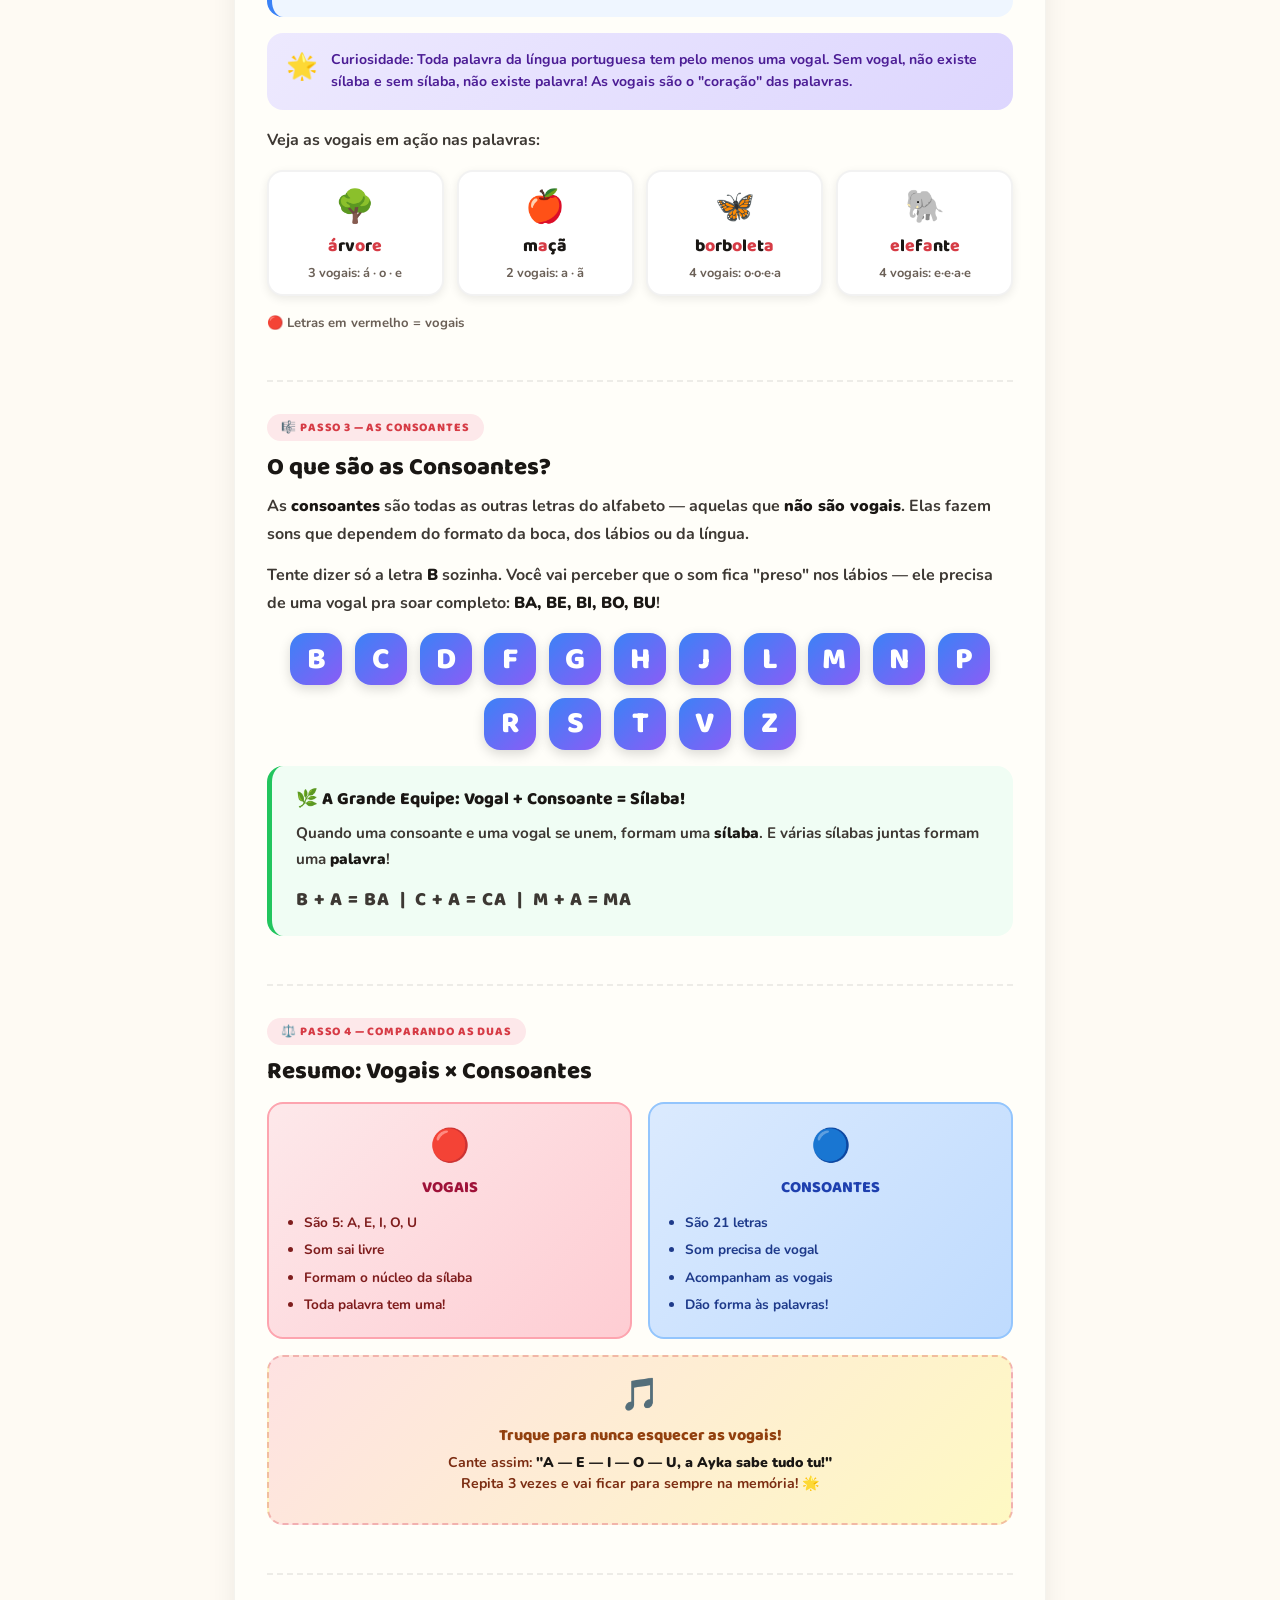
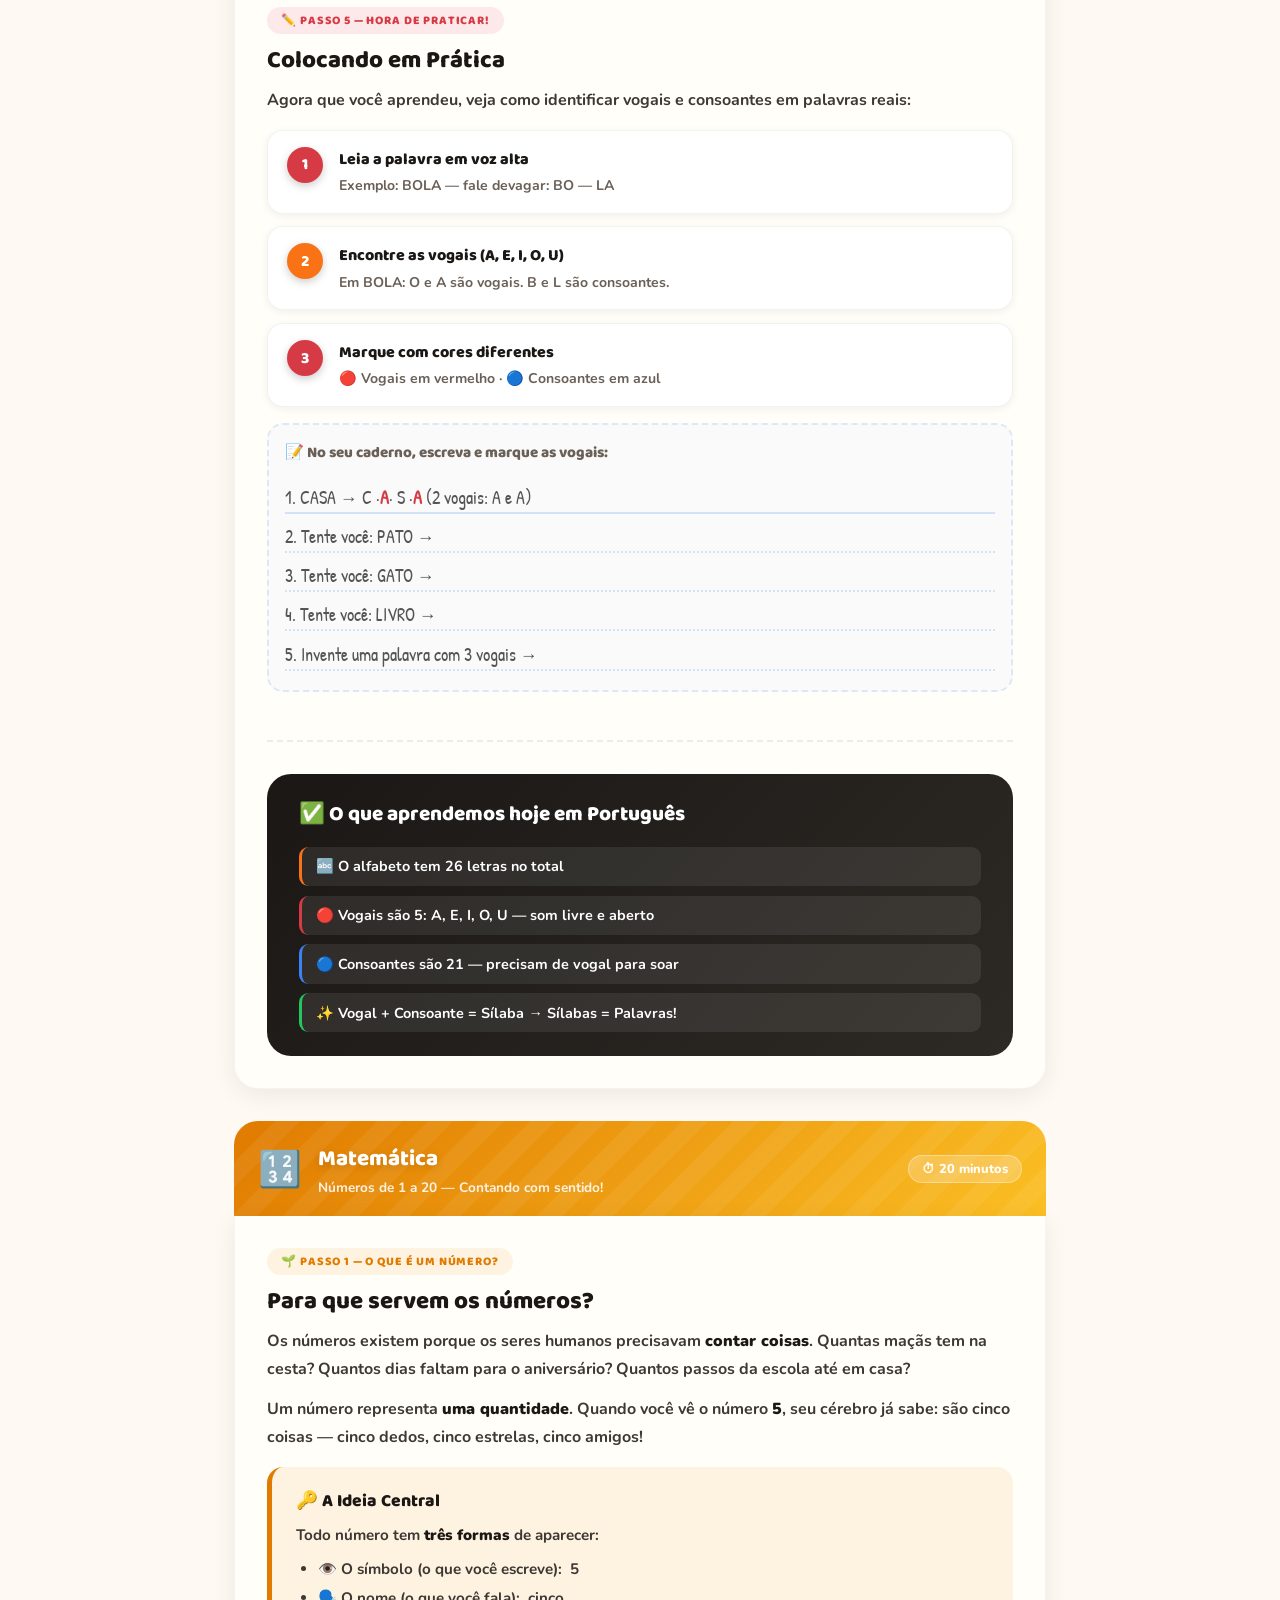
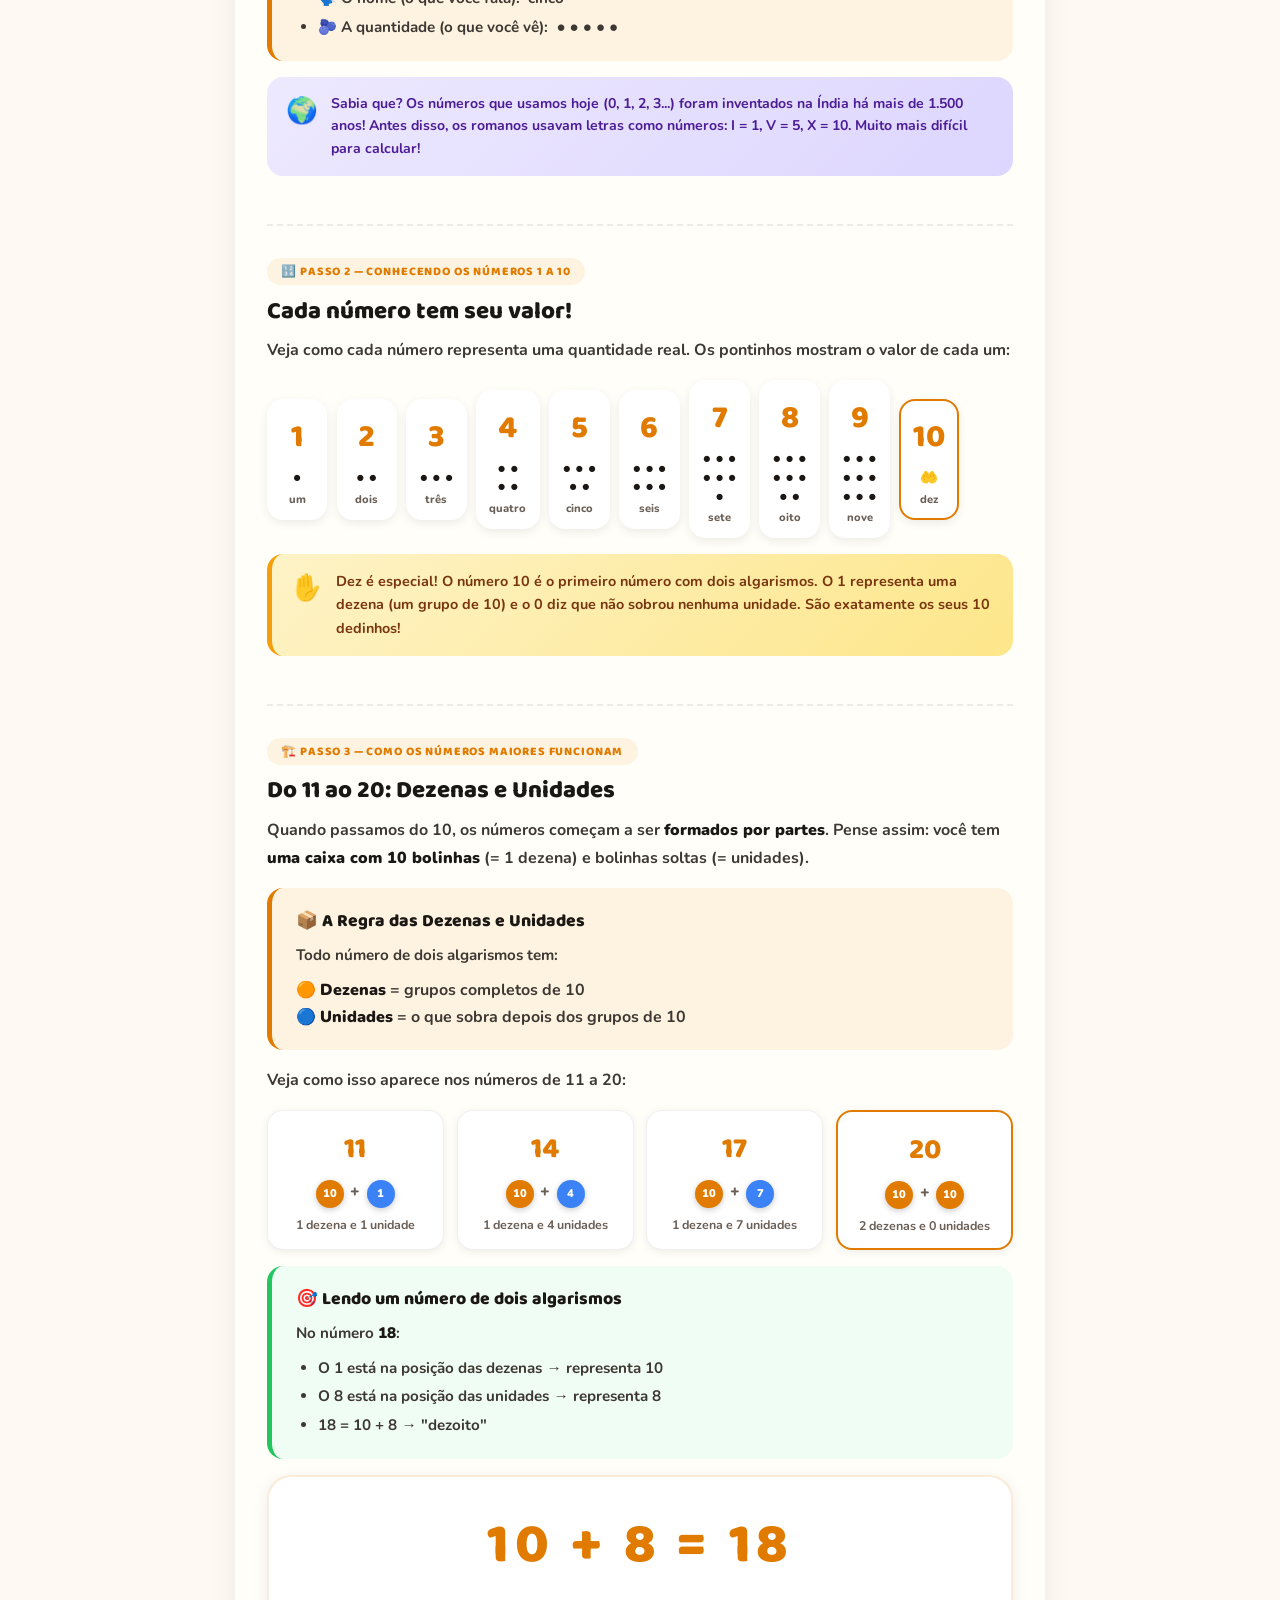
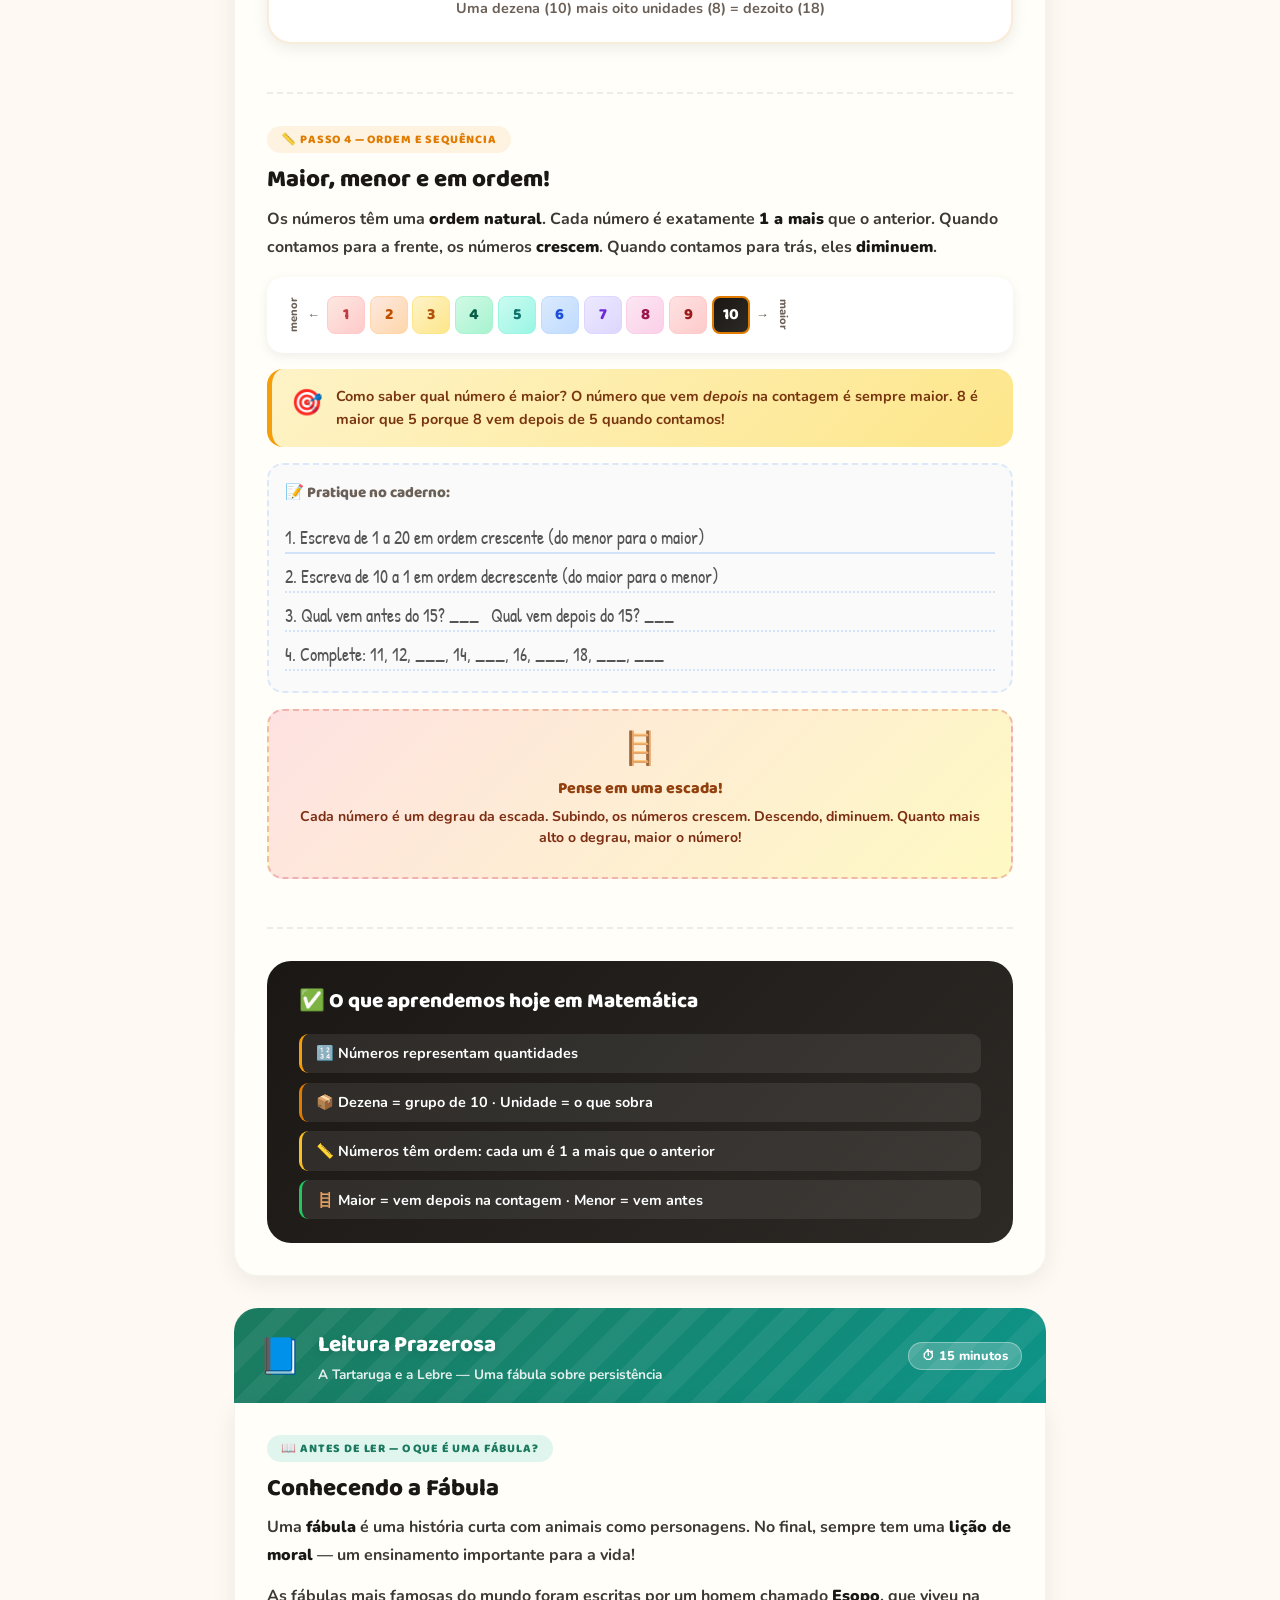
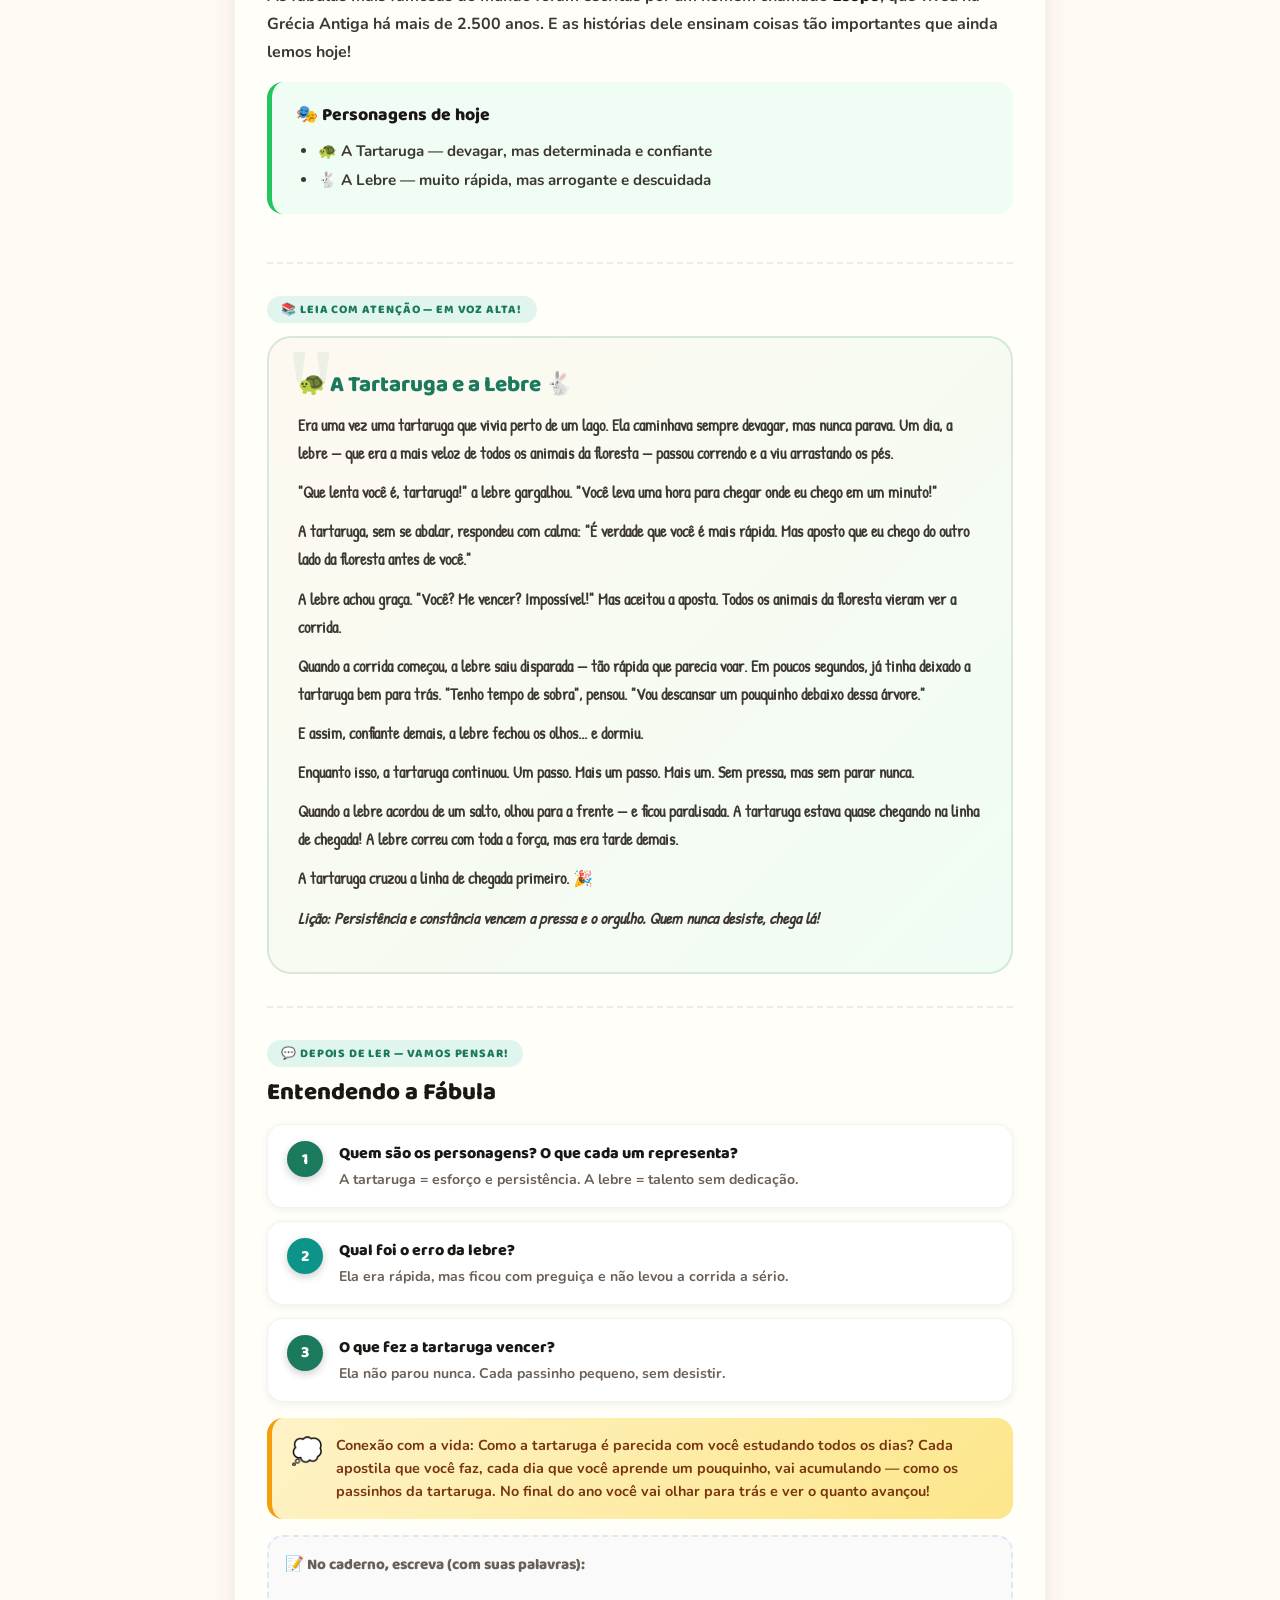
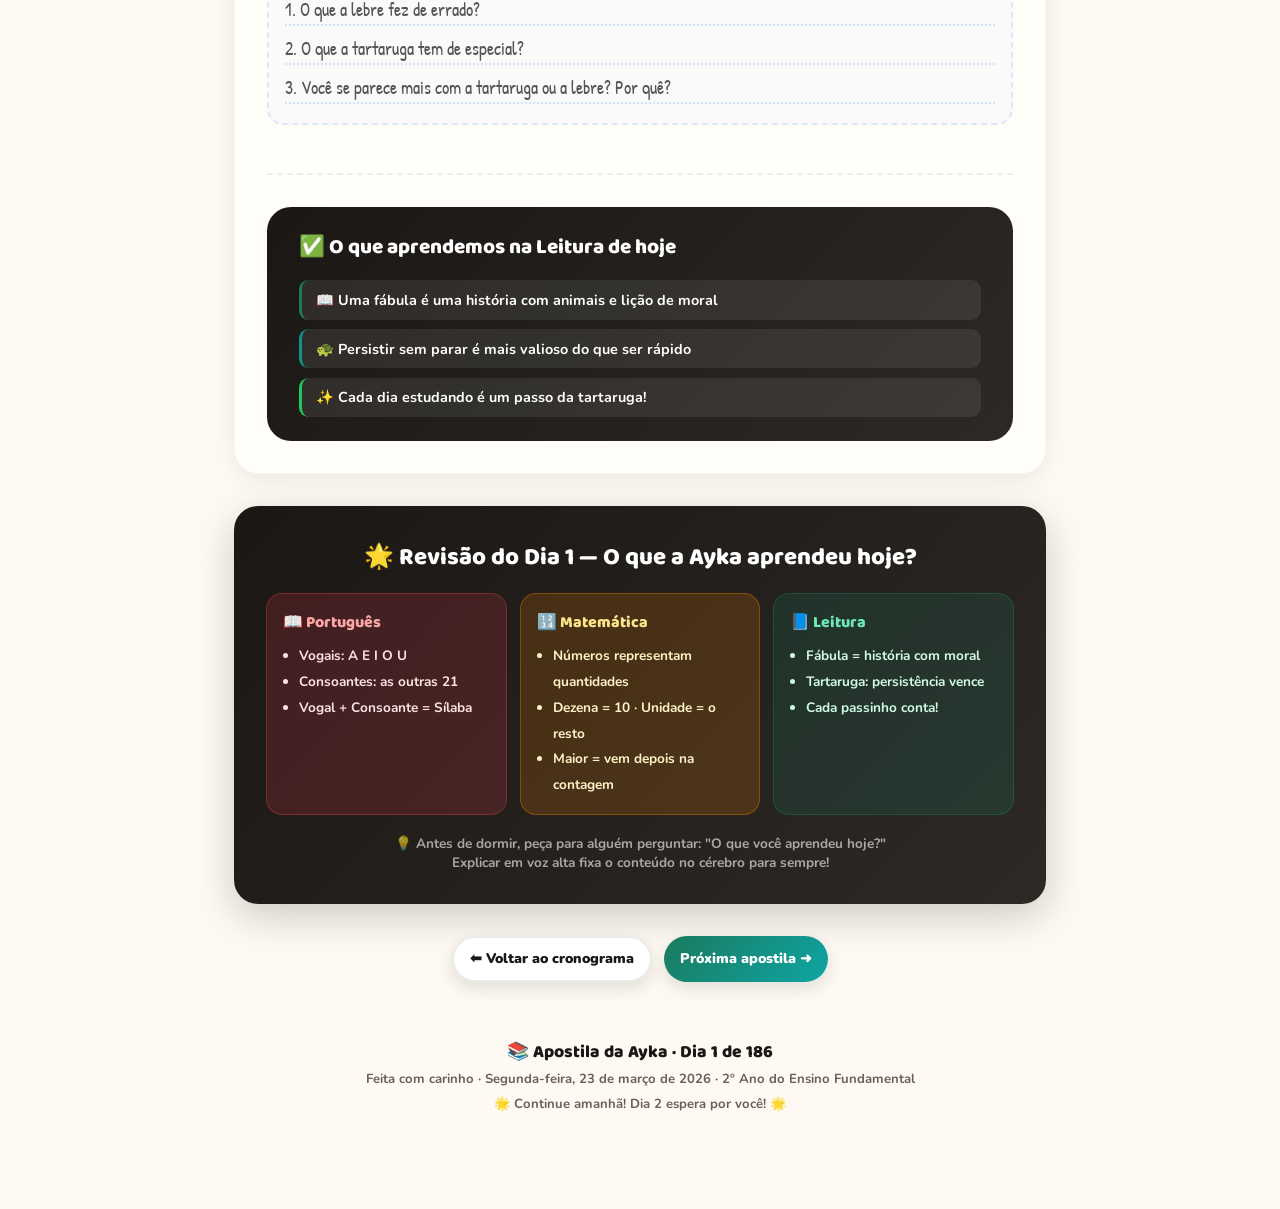
==== commit 6fea6110: "Add files via upload" ====
--- a/apostilas/dia-001.html
+++ b/apostilas/dia-001.html
@@ -5,475 +5,17 @@
 <meta name="viewport" content="width=device-width, initial-scale=1.0">
 <title>Apostila Dia 1 — Ayka 📚</title>
 <link href="https://fonts.googleapis.com/css2?family=Baloo+2:wght@400;600;700;800&family=Nunito:wght@400;600;700;800;900&family=Patrick+Hand&display=swap" rel="stylesheet">
-<style>
-/* ====================================================
-   APOSTILA DA AYKA — Dia 1
-   Estilo: "Caderno escolar aconchegante"
-   Cream + pautas de caderno + cores quentes
-   ==================================================== */
-:root{
-  --cream: #FEFAF3;
-  --paper: #FFFEF9;
-  --line:  rgba(100,149,237,.18);
-  --ink:   #1A1714;
-  --soft:  #6B6057;
-  --port:  #D63B45;
-  --port-l:#FDE8EA;
-  --mat:   #E07B00;
-  --mat-l: #FEF3E0;
-  --leit:  #1B7A5E;
-  --leit-l:#E0F5EE;
-  --tip:   #6D28D9;
-  --tip-l: #EDE9FE;
-  --r:16px; --rl:24px;
-}
-
-*{box-sizing:border-box;margin:0;padding:0}
-
-body{
-  font-family:'Nunito',sans-serif;
-  background:var(--cream);
-  color:var(--ink);
-  min-height:100vh;
-}
-
-/* caderno lines background */
-body::before{
-  content:'';
-  position:fixed;inset:0;
-  background-image:
-    repeating-linear-gradient(
-      transparent 0px, transparent 31px,
-      var(--line) 31px, var(--line) 32px
-    );
-  background-size:100% 32px;
-  pointer-events:none;
-  z-index:0;
-}
-
-/* left red margin line */
-body::after{
-  content:'';
-  position:fixed;
-  left:64px;top:0;bottom:0;width:2px;
-  background:rgba(220,80,80,.18);
-  pointer-events:none;
-  z-index:0;
-}
-
-/* ── WRAPPER ── */
-.wrap{
-  position:relative;z-index:1;
-  max-width:860px;margin:0 auto;
-  padding:0 1.5rem 4rem;
-}
-
-/* ── CAPA ── */
-.capa{
-  text-align:center;
-  padding:2.5rem 2rem 2rem;
-  margin-bottom:2rem;
-  background:linear-gradient(160deg,#D63B45 0%,#E07B00 60%,#1B7A5E 100%);
-  border-radius:0 0 var(--rl) var(--rl);
-  box-shadow:0 8px 32px rgba(0,0,0,.15);
-  position:relative;
-  overflow:hidden;
-}
-.capa::before{
-  content:'';position:absolute;inset:0;
-  background:repeating-linear-gradient(-45deg,transparent,transparent 20px,rgba(255,255,255,.04) 20px,rgba(255,255,255,.04) 40px);
-}
-.capa-inner{position:relative}
-.badge-dia{
-  display:inline-block;
-  background:rgba(255,255,255,.25);
-  border:2px solid rgba(255,255,255,.4);
-  border-radius:2rem;
-  padding:.3rem 1.2rem;
-  font-size:.8rem;font-weight:900;
-  color:white;letter-spacing:.08em;
-  text-transform:uppercase;
-  margin-bottom:.8rem;
-}
-.capa h1{
-  font-family:'Baloo 2',cursive;
-  font-size:clamp(2rem,6vw,3.2rem);
-  font-weight:800;color:white;
-  text-shadow:0 3px 12px rgba(0,0,0,.2);
-  line-height:1.1;
-}
-.capa-sub{
-  font-size:1rem;font-weight:700;
-  color:rgba(255,255,255,.88);
-  margin-top:.5rem;
-}
-.materia-chips{
-  display:flex;gap:.6rem;justify-content:center;
-  flex-wrap:wrap;margin-top:1.2rem;
-}
-.mchip{
-  background:rgba(255,255,255,.22);
-  border:1.5px solid rgba(255,255,255,.4);
-  border-radius:2rem;
-  padding:.35rem 1rem;
-  font-size:.85rem;font-weight:800;color:white;
-}
-.capa-meta{
-  margin-top:1.2rem;
-  background:rgba(255,255,255,.15);
-  border-radius:var(--r);
-  padding:.7rem 1rem;
-  font-size:.85rem;font-weight:700;color:rgba(255,255,255,.9);
-}
-
-/* ── SECTION HEADER ── */
-.sec-header{
-  display:flex;align-items:center;gap:1rem;
-  padding:1.2rem 1.5rem;
-  border-radius:var(--rl) var(--rl) 0 0;
-  color:white;
-  position:relative;overflow:hidden;
-}
-.sec-header::after{
-  content:'';position:absolute;inset:0;
-  background:repeating-linear-gradient(-45deg,transparent,transparent 18px,rgba(255,255,255,.06) 18px,rgba(255,255,255,.06) 36px);
-}
-.sec-icon{font-size:2.2rem;position:relative;z-index:1}
-.sec-title-wrap{position:relative;z-index:1}
-.sec-materia{font-family:'Baloo 2',cursive;font-size:1.4rem;font-weight:800;text-shadow:0 2px 8px rgba(0,0,0,.15)}
-.sec-tema{font-size:.85rem;font-weight:700;opacity:.88;margin-top:.1rem}
-.sec-time{
-  margin-left:auto;position:relative;z-index:1;
-  background:rgba(255,255,255,.22);
-  border:1.5px solid rgba(255,255,255,.35);
-  border-radius:2rem;padding:.25rem .8rem;
-  font-size:.8rem;font-weight:800;color:white;white-space:nowrap;
-}
-
-/* ── CONTENT CARD ── */
-.content-card{
-  background:var(--paper);
-  border-radius:0 0 var(--rl) var(--rl);
-  padding:2rem;
-  margin-bottom:2rem;
-  box-shadow:0 6px 24px rgba(0,0,0,.07);
-  border:1px solid rgba(0,0,0,.04);
-  border-top:none;
-}
-
-/* ── TEACHING BLOCKS ── */
-.teach-block{
-  margin-bottom:2rem;
-  padding-bottom:2rem;
-  border-bottom:2px dashed rgba(0,0,0,.07);
-}
-.teach-block:last-child{border-bottom:none;margin-bottom:0;padding-bottom:0}
-
-.step-label{
-  display:inline-flex;align-items:center;gap:.5rem;
-  font-family:'Baloo 2',cursive;
-  font-size:.75rem;font-weight:800;
-  padding:.25rem .9rem;
-  border-radius:2rem;
-  text-transform:uppercase;letter-spacing:.07em;
-  margin-bottom:.8rem;
-}
-
-.teach-block h2{
-  font-family:'Baloo 2',cursive;
-  font-size:1.5rem;font-weight:800;
-  color:var(--ink);
-  margin-bottom:.6rem;
-  line-height:1.2;
-}
-
-.teach-block p{
-  font-size:1rem;font-weight:700;
-  color:#3D3833;
-  line-height:1.75;
-  margin-bottom:.8rem;
-}
-
-.teach-block p strong{font-weight:900;color:var(--ink)}
-
-/* ── EXPLANATION BOX ── */
-.explain-box{
-  border-radius:var(--r);
-  padding:1.2rem 1.5rem;
-  margin:1rem 0;
-  border-left:5px solid;
-  position:relative;
-}
-.explain-box.azul{background:#EFF6FF;border-color:#3B82F6}
-.explain-box.verde{background:#F0FDF4;border-color:#22C55E}
-.explain-box.laranja{background:var(--mat-l);border-color:var(--mat)}
-.explain-box.roxo{background:var(--tip-l);border-color:var(--tip)}
-.explain-box.vermelho{background:var(--port-l);border-color:var(--port)}
-.explain-box h3{
-  font-family:'Baloo 2',cursive;
-  font-size:1.1rem;font-weight:800;
-  margin-bottom:.5rem;
-}
-.explain-box p{font-size:.95rem;font-weight:700;line-height:1.7;margin-bottom:0}
-.explain-box ul{padding-left:1.4rem;margin-top:.4rem}
-.explain-box li{font-size:.95rem;font-weight:700;line-height:1.9;color:#3D3833}
-
-/* ── VISUAL LETTER BOX ── */
-.letter-showcase{
-  display:flex;flex-wrap:wrap;gap:.8rem;
-  margin:1rem 0;justify-content:center;
-}
-.letter-card{
-  width:72px;height:72px;
-  border-radius:var(--r);
-  display:flex;align-items:center;justify-content:center;
-  font-family:'Baloo 2',cursive;
-  font-size:2.8rem;font-weight:800;
-  color:white;
-  box-shadow:0 4px 12px rgba(0,0,0,.15);
-  transition:transform .2s;
-  cursor:default;
-}
-.letter-card:hover{transform:scale(1.08) rotate(-2deg)}
-.letter-card.vogal{background:linear-gradient(135deg,#D63B45,#F97316)}
-.letter-card.consoante{background:linear-gradient(135deg,#3B82F6,#8B5CF6)}
-
-/* ── WORD EXAMPLES ── */
-.word-grid{
-  display:grid;
-  grid-template-columns:repeat(auto-fill,minmax(140px,1fr));
-  gap:.8rem;margin:1rem 0;
-}
-.word-card{
-  background:white;
-  border-radius:var(--r);
-  padding:.8rem;
-  text-align:center;
-  box-shadow:0 3px 10px rgba(0,0,0,.08);
-  border:2px solid rgba(0,0,0,.05);
-  transition:all .2s;
-}
-.word-card:hover{transform:translateY(-2px);box-shadow:0 6px 18px rgba(0,0,0,.12)}
-.word-emoji{font-size:2rem;display:block;margin-bottom:.3rem}
-.word-text{font-family:'Baloo 2',cursive;font-size:1.1rem;font-weight:800;color:var(--ink)}
-.word-silabas{font-size:.8rem;font-weight:700;color:var(--soft);margin-top:.2rem}
-.word-text .v{color:var(--port)}
-.word-text .c{color:#3B82F6}
-
-/* ── NUMBER VISUAL ── */
-.number-row{
-  display:flex;flex-wrap:wrap;gap:.6rem;
-  margin:1rem 0;align-items:center;
-}
-.num-block{
-  display:flex;flex-direction:column;align-items:center;gap:.3rem;
-  background:white;border-radius:var(--r);
-  padding:.7rem;min-width:60px;
-  box-shadow:0 3px 10px rgba(0,0,0,.08);
-  border:2px solid transparent;
-  transition:all .2s;cursor:default;
-}
-.num-block:hover{border-color:var(--mat);transform:scale(1.05)}
-.num-big{font-family:'Baloo 2',cursive;font-size:2rem;font-weight:800;color:var(--mat)}
-.num-dots{font-size:.9rem;line-height:1.3;text-align:center}
-.num-word{font-size:.7rem;font-weight:800;color:var(--soft)}
-
-/* ── ABACUS / VISUAL MATH ── */
-.abacus-row{display:flex;gap:.4rem;flex-wrap:wrap;margin:.5rem 0}
-.bead{
-  width:28px;height:28px;border-radius:50%;
-  display:inline-flex;align-items:center;justify-content:center;
-  font-size:.7rem;font-weight:900;color:white;
-  box-shadow:0 2px 6px rgba(0,0,0,.2);
-}
-.bead.dezena{background:#E07B00}
-.bead.unidade{background:#3B82F6}
-
-/* ── STORY BOX ── */
-.story-wrap{
-  background:linear-gradient(135deg,#FEF9F0,#F0FDF4);
-  border-radius:var(--rl);
-  padding:1.8rem;
-  border:2px solid rgba(27,122,94,.15);
-  position:relative;
-  overflow:hidden;
-}
-.story-wrap::before{
-  content:'"';
-  position:absolute;top:-10px;left:16px;
-  font-size:8rem;font-family:Georgia,serif;
-  color:rgba(27,122,94,.08);line-height:1;
-}
-.story-title{
-  font-family:'Baloo 2',cursive;
-  font-size:1.4rem;font-weight:800;
-  color:var(--leit);
-  margin-bottom:.5rem;
-  position:relative;
-}
-.story-text{
-  font-family:'Patrick Hand',cursive;
-  font-size:1.05rem;
-  line-height:1.9;
-  color:#2D3A30;
-  position:relative;
-}
-.story-text p{margin-bottom:.7rem}
-
-/* ── THINK BOX ── */
-.think-box{
-  background:linear-gradient(135deg,#FEF3C7,#FDE68A);
-  border-radius:var(--r);
-  padding:1rem 1.2rem;
-  margin:1rem 0;
-  border-left:5px solid #F59E0B;
-  display:flex;gap:.8rem;align-items:flex-start;
-}
-.think-icon{font-size:1.6rem;flex-shrink:0}
-.think-text{font-size:.9rem;font-weight:700;color:#78350F;line-height:1.6}
-
-/* ── DID YOU KNOW ── */
-.didyouknow{
-  background:linear-gradient(135deg,#EDE9FE,#DDD6FE);
-  border-radius:var(--r);
-  padding:1rem 1.2rem;
-  margin:1rem 0;
-  display:flex;gap:.8rem;align-items:flex-start;
-}
-.dyk-icon{font-size:1.6rem;flex-shrink:0}
-.dyk-text{font-size:.88rem;font-weight:700;color:#4C1D95;line-height:1.6}
-
-/* ── STEP BY STEP ── */
-.steps{display:flex;flex-direction:column;gap:.8rem;margin:1rem 0}
-.step-item{
-  display:flex;gap:1rem;align-items:flex-start;
-  background:white;border-radius:var(--r);
-  padding:1rem 1.2rem;
-  box-shadow:0 2px 8px rgba(0,0,0,.06);
-  border:1px solid rgba(0,0,0,.05);
-}
-.step-num{
-  width:36px;height:36px;border-radius:50%;
-  display:flex;align-items:center;justify-content:center;
-  font-family:'Baloo 2',cursive;font-weight:800;font-size:1rem;
-  color:white;flex-shrink:0;
-  box-shadow:0 3px 8px rgba(0,0,0,.2);
-}
-.step-content h4{font-family:'Baloo 2',cursive;font-size:1rem;font-weight:800;margin-bottom:.2rem;color:var(--ink)}
-.step-content p{font-size:.88rem;font-weight:700;color:var(--soft);line-height:1.55;margin:0}
-
-/* ── MATH OPERATION VISUAL ── */
-.op-visual{
-  background:white;
-  border-radius:var(--rl);
-  padding:1.5rem;
-  text-align:center;
-  margin:1rem 0;
-  box-shadow:0 4px 16px rgba(0,0,0,.08);
-  border:2px solid rgba(224,123,0,.15);
-}
-.op-big{
-  font-family:'Baloo 2',cursive;
-  font-size:clamp(2rem,6vw,3.5rem);
-  font-weight:800;
-  color:var(--mat);
-  letter-spacing:.1em;
-}
-.op-explain{font-size:.9rem;font-weight:700;color:var(--soft);margin-top:.5rem}
-
-/* ── MEMORY TRICK ── */
-.memory-trick{
-  background:linear-gradient(135deg,#FEE2E2,#FEF9C3);
-  border-radius:var(--r);
-  padding:1rem 1.2rem;
-  margin:1rem 0;
-  border:2px dashed rgba(214,59,69,.3);
-  text-align:center;
-}
-.memory-trick .mt-icon{font-size:2rem;margin-bottom:.4rem}
-.memory-trick h4{font-family:'Baloo 2',cursive;font-size:1rem;font-weight:800;color:#92400E;margin-bottom:.3rem}
-.memory-trick p{font-size:.88rem;font-weight:700;color:#7C2D12;line-height:1.5}
-
-/* ── PRACTICE LINES ── */
-.practice-area{
-  margin:1rem 0;
-  background:rgba(59,130,246,.03);
-  border-radius:var(--r);
-  padding:1rem;
-  border:2px dashed rgba(59,130,246,.15);
-}
-.practice-area h4{
-  font-family:'Baloo 2',cursive;font-size:.95rem;font-weight:800;
-  color:var(--soft);margin-bottom:.8rem;
-  display:flex;align-items:center;gap:.4rem;
-}
-.p-line{
-  height:36px;border-bottom:2px solid rgba(59,130,246,.2);
-  margin-bottom:.2rem;
-  display:flex;align-items:flex-end;
-  padding-bottom:3px;
-  font-family:'Patrick Hand',cursive;
-  font-size:1.1rem;
-  color:#555;
-}
-.p-line.dotted{border-bottom-style:dotted}
-
-/* ── SUMMARY BOX ── */
-.summary{
-  background:linear-gradient(135deg,#1A1714,#2D2A26);
-  color:white;
-  border-radius:var(--rl);
-  padding:1.5rem 2rem;
-  margin-top:2rem;
-}
-.summary h3{font-family:'Baloo 2',cursive;font-size:1.3rem;font-weight:800;margin-bottom:1rem}
-.summary-items{display:flex;flex-direction:column;gap:.6rem}
-.sum-item{
-  display:flex;align-items:center;gap:.8rem;
-  font-size:.9rem;font-weight:700;
-  background:rgba(255,255,255,.08);
-  border-radius:.6rem;
-  padding:.6rem .9rem;
-  border-left:3px solid;
-}
-
-/* ── FOOTER ── */
-.apostila-footer{
-  text-align:center;
-  padding:2rem 1rem;
-  color:var(--soft);
-  font-size:.82rem;font-weight:700;
-}
-.apostila-footer .ayka-sig{
-  font-family:'Baloo 2',cursive;
-  font-size:1.1rem;font-weight:800;
-  color:var(--ink);margin-bottom:.3rem;
-}
-
-/* ── RESPONSIVE ── */
-@media(max-width:560px){
-  body::after{left:44px}
-  .wrap{padding:0 .8rem 3rem}
-  .content-card{padding:1.2rem}
-  .letter-card{width:56px;height:56px;font-size:2.1rem}
-}
-
-@media print{
-  body::before,body::after{display:none}
-  .wrap{max-width:100%;padding:0 1cm}
-  .teach-block{break-inside:avoid}
-  .content-card{box-shadow:none;border:1px solid #ddd}
-}
-
-/* ── ANIMATIONS ── */
-@keyframes fadeInUp{from{opacity:0;transform:translateY(16px)}to{opacity:1;transform:translateY(0)}}
-.capa,.content-card,.story-wrap{animation:fadeInUp .5s ease both}
-.content-card:nth-child(2){animation-delay:.1s}
-.content-card:nth-child(3){animation-delay:.2s}
-</style>
+<link rel="stylesheet" href="../assets/css/apostila.css">
+
 </head>
 <body>
 <div class="wrap">
+
+<div class="top-nav">
+  <a class="nav-link soft" href="../index.html">⬅ Voltar ao cronograma</a>
+  <a class="nav-link alt" href="dia-002.html">Próxima apostila ➜</a>
+</div>
+
 
 <!-- ══════════════ CAPA ══════════════ -->
 <div class="capa">
@@ -1139,6 +681,12 @@
   </div>
 </div>
 
+
+<div class="top-nav">
+  <a class="nav-link soft" href="../index.html">⬅ Voltar ao cronograma</a>
+  <a class="nav-link alt" href="dia-002.html">Próxima apostila ➜</a>
+</div>
+
 <!-- FOOTER -->
 <div class="apostila-footer">
   <div class="ayka-sig">📚 Apostila da Ayka · Dia 1 de 186</div>
--- a/assets/css/apostila.css
+++ b/assets/css/apostila.css
@@ -0,0 +1,592 @@
+/* ====================================================
+   APOSTILA DA AYKA — Dia 1
+   Estilo: "Caderno escolar aconchegante"
+   Cream + pautas de caderno + cores quentes
+   ==================================================== */
+:root{
+  --cream: #FEFAF3;
+  --paper: #FFFEF9;
+  --line:  rgba(100,149,237,.18);
+  --ink:   #1A1714;
+  --soft:  #6B6057;
+  --port:  #D63B45;
+  --port-l:#FDE8EA;
+  --mat:   #E07B00;
+  --mat-l: #FEF3E0;
+  --leit:  #1B7A5E;
+  --leit-l:#E0F5EE;
+  --tip:   #6D28D9;
+  --tip-l: #EDE9FE;
+  --r:16px; --rl:24px;
+}
+
+*{box-sizing:border-box;margin:0;padding:0}
+
+body{
+  font-family:'Nunito',sans-serif;
+  background:var(--cream);
+  color:var(--ink);
+  min-height:100vh;
+}
+
+/* caderno lines background */
+body::before{
+  content:'';
+  position:fixed;inset:0;
+  background-image:
+    repeating-linear-gradient(
+      transparent 0px, transparent 31px,
+      var(--line) 31px, var(--line) 32px
+    );
+  background-size:100% 32px;
+  pointer-events:none;
+  z-index:0;
+}
+
+/* left red margin line */
+body::after{
+  content:'';
+  position:fixed;
+  left:64px;top:0;bottom:0;width:2px;
+  background:rgba(220,80,80,.18);
+  pointer-events:none;
+  z-index:0;
+}
+
+/* ── WRAPPER ── */
+.wrap{
+  position:relative;z-index:1;
+  max-width:860px;margin:0 auto;
+  padding:0 1.5rem 4rem;
+}
+
+/* ── CAPA ── */
+.capa{
+  text-align:center;
+  padding:2.5rem 2rem 2rem;
+  margin-bottom:2rem;
+  background:linear-gradient(160deg,#D63B45 0%,#E07B00 60%,#1B7A5E 100%);
+  border-radius:0 0 var(--rl) var(--rl);
+  box-shadow:0 8px 32px rgba(0,0,0,.15);
+  position:relative;
+  overflow:hidden;
+}
+.capa::before{
+  content:'';position:absolute;inset:0;
+  background:repeating-linear-gradient(-45deg,transparent,transparent 20px,rgba(255,255,255,.04) 20px,rgba(255,255,255,.04) 40px);
+}
+.capa-inner{position:relative}
+.badge-dia{
+  display:inline-block;
+  background:rgba(255,255,255,.25);
+  border:2px solid rgba(255,255,255,.4);
+  border-radius:2rem;
+  padding:.3rem 1.2rem;
+  font-size:.8rem;font-weight:900;
+  color:white;letter-spacing:.08em;
+  text-transform:uppercase;
+  margin-bottom:.8rem;
+}
+.capa h1{
+  font-family:'Baloo 2',cursive;
+  font-size:clamp(2rem,6vw,3.2rem);
+  font-weight:800;color:white;
+  text-shadow:0 3px 12px rgba(0,0,0,.2);
+  line-height:1.1;
+}
+.capa-sub{
+  font-size:1rem;font-weight:700;
+  color:rgba(255,255,255,.88);
+  margin-top:.5rem;
+}
+.materia-chips{
+  display:flex;gap:.6rem;justify-content:center;
+  flex-wrap:wrap;margin-top:1.2rem;
+}
+.mchip{
+  background:rgba(255,255,255,.22);
+  border:1.5px solid rgba(255,255,255,.4);
+  border-radius:2rem;
+  padding:.35rem 1rem;
+  font-size:.85rem;font-weight:800;color:white;
+}
+.capa-meta{
+  margin-top:1.2rem;
+  background:rgba(255,255,255,.15);
+  border-radius:var(--r);
+  padding:.7rem 1rem;
+  font-size:.85rem;font-weight:700;color:rgba(255,255,255,.9);
+}
+
+/* ── SECTION HEADER ── */
+.sec-header{
+  display:flex;align-items:center;gap:1rem;
+  padding:1.2rem 1.5rem;
+  border-radius:var(--rl) var(--rl) 0 0;
+  color:white;
+  position:relative;overflow:hidden;
+}
+.sec-header::after{
+  content:'';position:absolute;inset:0;
+  background:repeating-linear-gradient(-45deg,transparent,transparent 18px,rgba(255,255,255,.06) 18px,rgba(255,255,255,.06) 36px);
+}
+.sec-icon{font-size:2.2rem;position:relative;z-index:1}
+.sec-title-wrap{position:relative;z-index:1}
+.sec-materia{font-family:'Baloo 2',cursive;font-size:1.4rem;font-weight:800;text-shadow:0 2px 8px rgba(0,0,0,.15)}
+.sec-tema{font-size:.85rem;font-weight:700;opacity:.88;margin-top:.1rem}
+.sec-time{
+  margin-left:auto;position:relative;z-index:1;
+  background:rgba(255,255,255,.22);
+  border:1.5px solid rgba(255,255,255,.35);
+  border-radius:2rem;padding:.25rem .8rem;
+  font-size:.8rem;font-weight:800;color:white;white-space:nowrap;
+}
+
+/* ── CONTENT CARD ── */
+.content-card{
+  background:var(--paper);
+  border-radius:0 0 var(--rl) var(--rl);
+  padding:2rem;
+  margin-bottom:2rem;
+  box-shadow:0 6px 24px rgba(0,0,0,.07);
+  border:1px solid rgba(0,0,0,.04);
+  border-top:none;
+}
+
+/* ── TEACHING BLOCKS ── */
+.teach-block{
+  margin-bottom:2rem;
+  padding-bottom:2rem;
+  border-bottom:2px dashed rgba(0,0,0,.07);
+}
+.teach-block:last-child{border-bottom:none;margin-bottom:0;padding-bottom:0}
+
+.step-label{
+  display:inline-flex;align-items:center;gap:.5rem;
+  font-family:'Baloo 2',cursive;
+  font-size:.75rem;font-weight:800;
+  padding:.25rem .9rem;
+  border-radius:2rem;
+  text-transform:uppercase;letter-spacing:.07em;
+  margin-bottom:.8rem;
+}
+
+.teach-block h2{
+  font-family:'Baloo 2',cursive;
+  font-size:1.5rem;font-weight:800;
+  color:var(--ink);
+  margin-bottom:.6rem;
+  line-height:1.2;
+}
+
+.teach-block p{
+  font-size:1rem;font-weight:700;
+  color:#3D3833;
+  line-height:1.75;
+  margin-bottom:.8rem;
+}
+
+.teach-block p strong{font-weight:900;color:var(--ink)}
+
+/* ── EXPLANATION BOX ── */
+.explain-box{
+  border-radius:var(--r);
+  padding:1.2rem 1.5rem;
+  margin:1rem 0;
+  border-left:5px solid;
+  position:relative;
+}
+.explain-box.azul{background:#EFF6FF;border-color:#3B82F6}
+.explain-box.verde{background:#F0FDF4;border-color:#22C55E}
+.explain-box.laranja{background:var(--mat-l);border-color:var(--mat)}
+.explain-box.roxo{background:var(--tip-l);border-color:var(--tip)}
+.explain-box.vermelho{background:var(--port-l);border-color:var(--port)}
+.explain-box h3{
+  font-family:'Baloo 2',cursive;
+  font-size:1.1rem;font-weight:800;
+  margin-bottom:.5rem;
+}
+.explain-box p{font-size:.95rem;font-weight:700;line-height:1.7;margin-bottom:0}
+.explain-box ul{padding-left:1.4rem;margin-top:.4rem}
+.explain-box li{font-size:.95rem;font-weight:700;line-height:1.9;color:#3D3833}
+
+/* ── VISUAL LETTER BOX ── */
+.letter-showcase{
+  display:flex;flex-wrap:wrap;gap:.8rem;
+  margin:1rem 0;justify-content:center;
+}
+.letter-card{
+  width:72px;height:72px;
+  border-radius:var(--r);
+  display:flex;align-items:center;justify-content:center;
+  font-family:'Baloo 2',cursive;
+  font-size:2.8rem;font-weight:800;
+  color:white;
+  box-shadow:0 4px 12px rgba(0,0,0,.15);
+  transition:transform .2s;
+  cursor:default;
+}
+.letter-card:hover{transform:scale(1.08) rotate(-2deg)}
+.letter-card.vogal{background:linear-gradient(135deg,#D63B45,#F97316)}
+.letter-card.consoante{background:linear-gradient(135deg,#3B82F6,#8B5CF6)}
+
+/* ── WORD EXAMPLES ── */
+.word-grid{
+  display:grid;
+  grid-template-columns:repeat(auto-fill,minmax(140px,1fr));
+  gap:.8rem;margin:1rem 0;
+}
+.word-card{
+  background:white;
+  border-radius:var(--r);
+  padding:.8rem;
+  text-align:center;
+  box-shadow:0 3px 10px rgba(0,0,0,.08);
+  border:2px solid rgba(0,0,0,.05);
+  transition:all .2s;
+}
+.word-card:hover{transform:translateY(-2px);box-shadow:0 6px 18px rgba(0,0,0,.12)}
+.word-emoji{font-size:2rem;display:block;margin-bottom:.3rem}
+.word-text{font-family:'Baloo 2',cursive;font-size:1.1rem;font-weight:800;color:var(--ink)}
+.word-silabas{font-size:.8rem;font-weight:700;color:var(--soft);margin-top:.2rem}
+.word-text .v{color:var(--port)}
+.word-text .c{color:#3B82F6}
+
+/* ── NUMBER VISUAL ── */
+.number-row{
+  display:flex;flex-wrap:wrap;gap:.6rem;
+  margin:1rem 0;align-items:center;
+}
+.num-block{
+  display:flex;flex-direction:column;align-items:center;gap:.3rem;
+  background:white;border-radius:var(--r);
+  padding:.7rem;min-width:60px;
+  box-shadow:0 3px 10px rgba(0,0,0,.08);
+  border:2px solid transparent;
+  transition:all .2s;cursor:default;
+}
+.num-block:hover{border-color:var(--mat);transform:scale(1.05)}
+.num-big{font-family:'Baloo 2',cursive;font-size:2rem;font-weight:800;color:var(--mat)}
+.num-dots{font-size:.9rem;line-height:1.3;text-align:center}
+.num-word{font-size:.7rem;font-weight:800;color:var(--soft)}
+
+/* ── ABACUS / VISUAL MATH ── */
+.abacus-row{display:flex;gap:.4rem;flex-wrap:wrap;margin:.5rem 0}
+.bead{
+  width:28px;height:28px;border-radius:50%;
+  display:inline-flex;align-items:center;justify-content:center;
+  font-size:.7rem;font-weight:900;color:white;
+  box-shadow:0 2px 6px rgba(0,0,0,.2);
+}
+.bead.dezena{background:#E07B00}
+.bead.unidade{background:#3B82F6}
+
+/* ── STORY BOX ── */
+.story-wrap{
+  background:linear-gradient(135deg,#FEF9F0,#F0FDF4);
+  border-radius:var(--rl);
+  padding:1.8rem;
+  border:2px solid rgba(27,122,94,.15);
+  position:relative;
+  overflow:hidden;
+}
+.story-wrap::before{
+  content:'"';
+  position:absolute;top:-10px;left:16px;
+  font-size:8rem;font-family:Georgia,serif;
+  color:rgba(27,122,94,.08);line-height:1;
+}
+.story-title{
+  font-family:'Baloo 2',cursive;
+  font-size:1.4rem;font-weight:800;
+  color:var(--leit);
+  margin-bottom:.5rem;
+  position:relative;
+}
+.story-text{
+  font-family:'Patrick Hand',cursive;
+  font-size:1.05rem;
+  line-height:1.9;
+  color:#2D3A30;
+  position:relative;
+}
+.story-text p{margin-bottom:.7rem}
+
+/* ── THINK BOX ── */
+.think-box{
+  background:linear-gradient(135deg,#FEF3C7,#FDE68A);
+  border-radius:var(--r);
+  padding:1rem 1.2rem;
+  margin:1rem 0;
+  border-left:5px solid #F59E0B;
+  display:flex;gap:.8rem;align-items:flex-start;
+}
+.think-icon{font-size:1.6rem;flex-shrink:0}
+.think-text{font-size:.9rem;font-weight:700;color:#78350F;line-height:1.6}
+
+/* ── DID YOU KNOW ── */
+.didyouknow{
+  background:linear-gradient(135deg,#EDE9FE,#DDD6FE);
+  border-radius:var(--r);
+  padding:1rem 1.2rem;
+  margin:1rem 0;
+  display:flex;gap:.8rem;align-items:flex-start;
+}
+.dyk-icon{font-size:1.6rem;flex-shrink:0}
+.dyk-text{font-size:.88rem;font-weight:700;color:#4C1D95;line-height:1.6}
+
+/* ── STEP BY STEP ── */
+.steps{display:flex;flex-direction:column;gap:.8rem;margin:1rem 0}
+.step-item{
+  display:flex;gap:1rem;align-items:flex-start;
+  background:white;border-radius:var(--r);
+  padding:1rem 1.2rem;
+  box-shadow:0 2px 8px rgba(0,0,0,.06);
+  border:1px solid rgba(0,0,0,.05);
+}
+.step-num{
+  width:36px;height:36px;border-radius:50%;
+  display:flex;align-items:center;justify-content:center;
+  font-family:'Baloo 2',cursive;font-weight:800;font-size:1rem;
+  color:white;flex-shrink:0;
+  box-shadow:0 3px 8px rgba(0,0,0,.2);
+}
+.step-content h4{font-family:'Baloo 2',cursive;font-size:1rem;font-weight:800;margin-bottom:.2rem;color:var(--ink)}
+.step-content p{font-size:.88rem;font-weight:700;color:var(--soft);line-height:1.55;margin:0}
+
+/* ── MATH OPERATION VISUAL ── */
+.op-visual{
+  background:white;
+  border-radius:var(--rl);
+  padding:1.5rem;
+  text-align:center;
+  margin:1rem 0;
+  box-shadow:0 4px 16px rgba(0,0,0,.08);
+  border:2px solid rgba(224,123,0,.15);
+}
+.op-big{
+  font-family:'Baloo 2',cursive;
+  font-size:clamp(2rem,6vw,3.5rem);
+  font-weight:800;
+  color:var(--mat);
+  letter-spacing:.1em;
+}
+.op-explain{font-size:.9rem;font-weight:700;color:var(--soft);margin-top:.5rem}
+
+/* ── MEMORY TRICK ── */
+.memory-trick{
+  background:linear-gradient(135deg,#FEE2E2,#FEF9C3);
+  border-radius:var(--r);
+  padding:1rem 1.2rem;
+  margin:1rem 0;
+  border:2px dashed rgba(214,59,69,.3);
+  text-align:center;
+}
+.memory-trick .mt-icon{font-size:2rem;margin-bottom:.4rem}
+.memory-trick h4{font-family:'Baloo 2',cursive;font-size:1rem;font-weight:800;color:#92400E;margin-bottom:.3rem}
+.memory-trick p{font-size:.88rem;font-weight:700;color:#7C2D12;line-height:1.5}
+
+/* ── PRACTICE LINES ── */
+.practice-area{
+  margin:1rem 0;
+  background:rgba(59,130,246,.03);
+  border-radius:var(--r);
+  padding:1rem;
+  border:2px dashed rgba(59,130,246,.15);
+}
+.practice-area h4{
+  font-family:'Baloo 2',cursive;font-size:.95rem;font-weight:800;
+  color:var(--soft);margin-bottom:.8rem;
+  display:flex;align-items:center;gap:.4rem;
+}
+.p-line{
+  height:36px;border-bottom:2px solid rgba(59,130,246,.2);
+  margin-bottom:.2rem;
+  display:flex;align-items:flex-end;
+  padding-bottom:3px;
+  font-family:'Patrick Hand',cursive;
+  font-size:1.1rem;
+  color:#555;
+}
+.p-line.dotted{border-bottom-style:dotted}
+
+/* ── SUMMARY BOX ── */
+.summary{
+  background:linear-gradient(135deg,#1A1714,#2D2A26);
+  color:white;
+  border-radius:var(--rl);
+  padding:1.5rem 2rem;
+  margin-top:2rem;
+}
+.summary h3{font-family:'Baloo 2',cursive;font-size:1.3rem;font-weight:800;margin-bottom:1rem}
+.summary-items{display:flex;flex-direction:column;gap:.6rem}
+.sum-item{
+  display:flex;align-items:center;gap:.8rem;
+  font-size:.9rem;font-weight:700;
+  background:rgba(255,255,255,.08);
+  border-radius:.6rem;
+  padding:.6rem .9rem;
+  border-left:3px solid;
+}
+
+/* ── FOOTER ── */
+.apostila-footer{
+  text-align:center;
+  padding:2rem 1rem;
+  color:var(--soft);
+  font-size:.82rem;font-weight:700;
+}
+.apostila-footer .ayka-sig{
+  font-family:'Baloo 2',cursive;
+  font-size:1.1rem;font-weight:800;
+  color:var(--ink);margin-bottom:.3rem;
+}
+
+/* ── RESPONSIVE ── */
+@media(max-width:560px){
+  body::after{left:44px}
+  .wrap{padding:0 .8rem 3rem}
+  .content-card{padding:1.2rem}
+  .letter-card{width:56px;height:56px;font-size:2.1rem}
+}
+
+@media print{
+  body::before,body::after{display:none}
+  .wrap{max-width:100%;padding:0 1cm}
+  .teach-block{break-inside:avoid}
+  .content-card{box-shadow:none;border:1px solid #ddd}
+}
+
+/* ── ANIMATIONS ── */
+@keyframes fadeInUp{from{opacity:0;transform:translateY(16px)}to{opacity:1;transform:translateY(0)}}
+.capa,.content-card,.story-wrap{animation:fadeInUp .5s ease both}
+.content-card:nth-child(2){animation-delay:.1s}
+.content-card:nth-child(3){animation-delay:.2s}
+/* NAVEGAÇÃO ENTRE PÁGINAS */
+.top-nav{
+  display:flex;
+  gap:.7rem;
+  flex-wrap:wrap;
+  justify-content:center;
+  margin:1.2rem 0 1.5rem;
+}
+.nav-link{
+  display:inline-flex;
+  align-items:center;
+  justify-content:center;
+  min-height:44px;
+  padding:.7rem 1rem;
+  border-radius:999px;
+  text-decoration:none;
+  font-size:.88rem;
+  font-weight:900;
+  color:#fff;
+  background:linear-gradient(135deg,#D63B45,#E07B00);
+  box-shadow:0 6px 18px rgba(0,0,0,.12);
+  transition:transform .2s, box-shadow .2s;
+}
+.nav-link.alt{
+  background:linear-gradient(135deg,#1B7A5E,#0EA5A4);
+}
+.nav-link.soft{
+  background:#fff;
+  color:var(--ink);
+  border:2px solid rgba(0,0,0,.08);
+}
+.nav-link:hover{
+  transform:translateY(-2px);
+  box-shadow:0 10px 22px rgba(0,0,0,.16);
+}
+.info-strip{
+  background:white;
+  border-radius:var(--r);
+  padding:1rem 1.1rem;
+  box-shadow:0 6px 24px rgba(0,0,0,.07);
+  border:1px solid rgba(0,0,0,.04);
+  margin-bottom:1.2rem;
+}
+.info-strip p{
+  font-size:.9rem;
+  font-weight:800;
+  color:#3D3833;
+  line-height:1.6;
+}
+.mini-grid{
+  display:grid;
+  grid-template-columns:repeat(auto-fit,minmax(180px,1fr));
+  gap:.8rem;
+  margin:1rem 0;
+}
+.mini-card{
+  background:#fff;
+  border-radius:var(--r);
+  padding:1rem;
+  box-shadow:0 3px 10px rgba(0,0,0,.08);
+  border:2px solid rgba(0,0,0,.05);
+}
+.mini-card h4{
+  font-family:'Baloo 2',cursive;
+  font-size:1rem;
+  font-weight:800;
+  margin-bottom:.4rem;
+}
+.mini-card p, .mini-card li{
+  font-size:.88rem;
+  font-weight:700;
+  line-height:1.7;
+  color:#3D3833;
+}
+.shape-grid{
+  display:grid;
+  grid-template-columns:repeat(auto-fit,minmax(140px,1fr));
+  gap:.8rem;
+  margin:1rem 0;
+}
+.shape-card{
+  background:white;
+  border-radius:var(--r);
+  padding:1rem;
+  text-align:center;
+  box-shadow:0 3px 10px rgba(0,0,0,.08);
+  border:2px solid rgba(0,0,0,.05);
+}
+.shape-icon{
+  font-size:2.3rem;
+  display:block;
+  margin-bottom:.4rem;
+}
+.shape-name{
+  font-family:'Baloo 2',cursive;
+  font-size:1rem;
+  font-weight:800;
+}
+.shape-desc{
+  font-size:.8rem;
+  font-weight:700;
+  color:var(--soft);
+  margin-top:.2rem;
+}
+.qa-list{
+  display:grid;
+  gap:.8rem;
+  margin:1rem 0;
+}
+.qa-item{
+  background:#fff;
+  border-radius:var(--r);
+  padding:1rem;
+  border-left:5px solid #3B82F6;
+  box-shadow:0 4px 14px rgba(0,0,0,.06);
+}
+.qa-item h4{
+  font-family:'Baloo 2',cursive;
+  font-size:1rem;
+  font-weight:800;
+  margin-bottom:.25rem;
+}
+.qa-item p{
+  font-size:.9rem;
+  font-weight:700;
+  color:#3D3833;
+  line-height:1.7;
+}
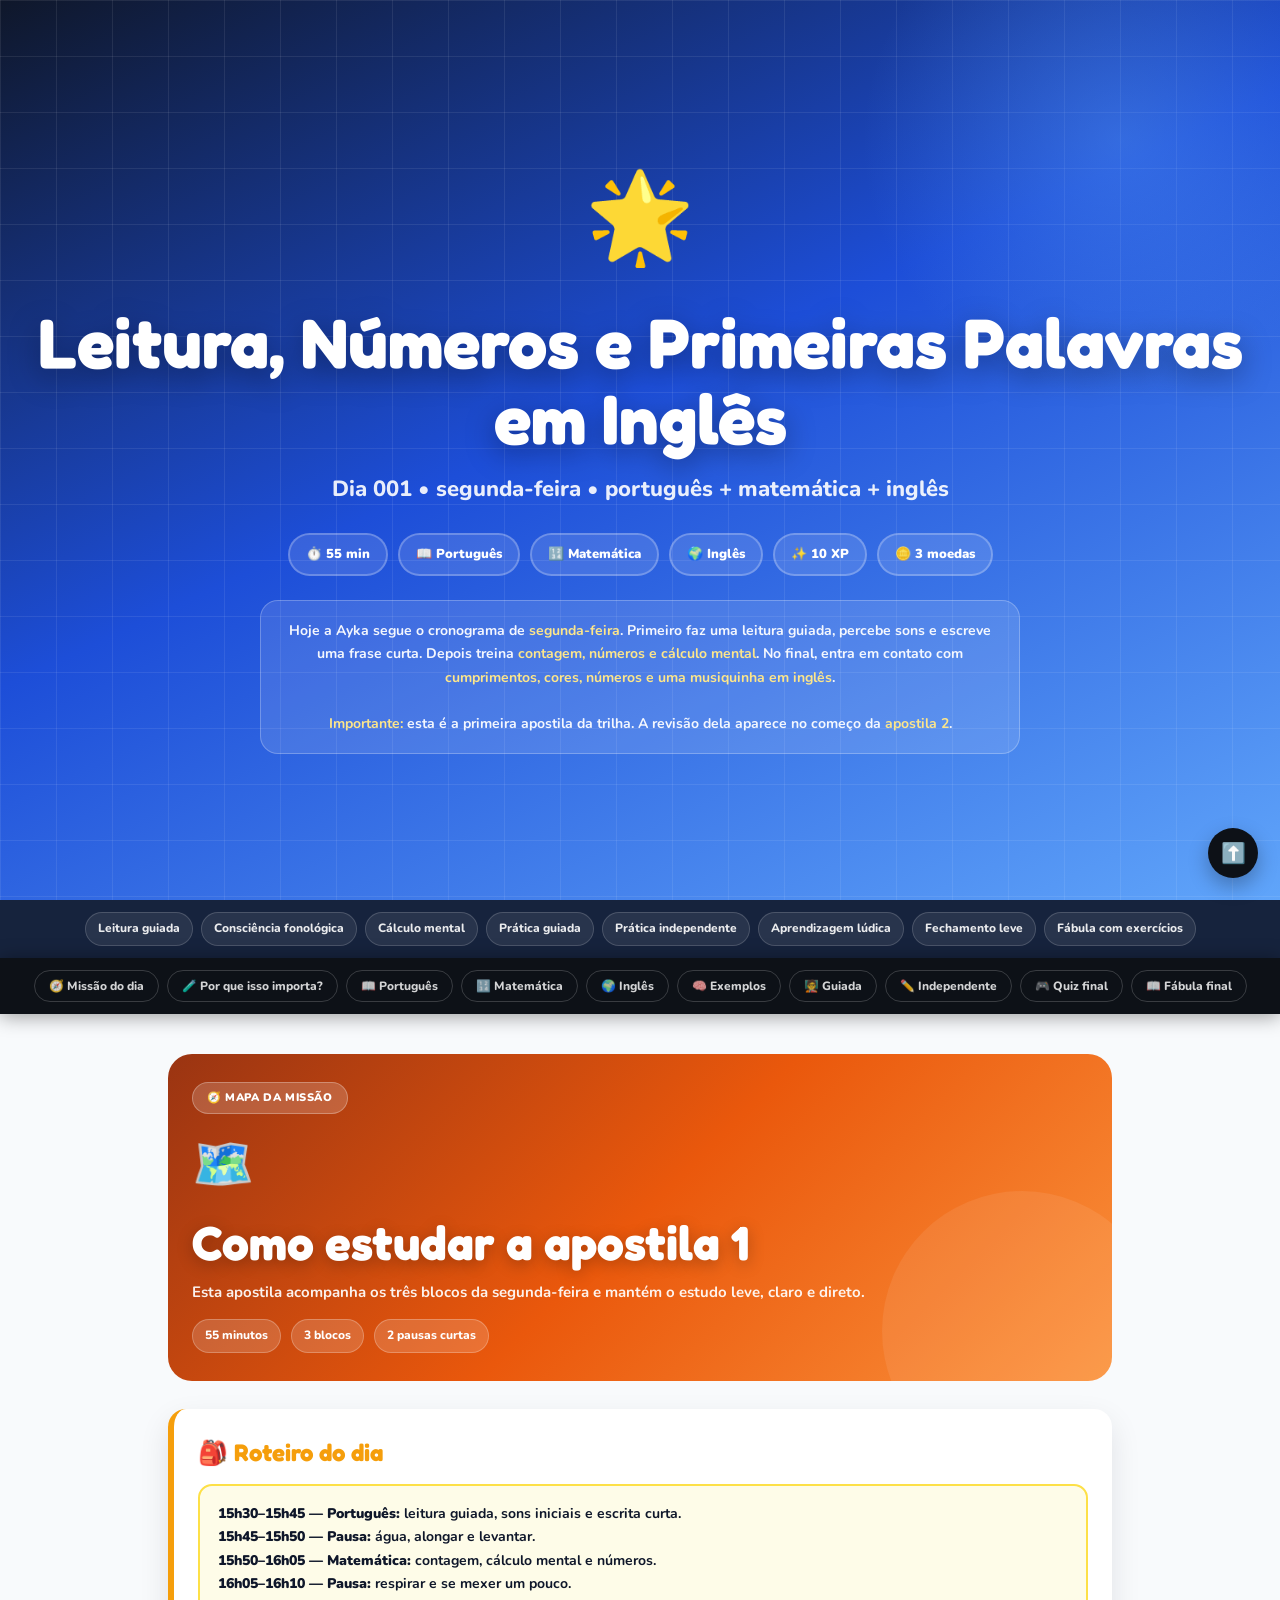
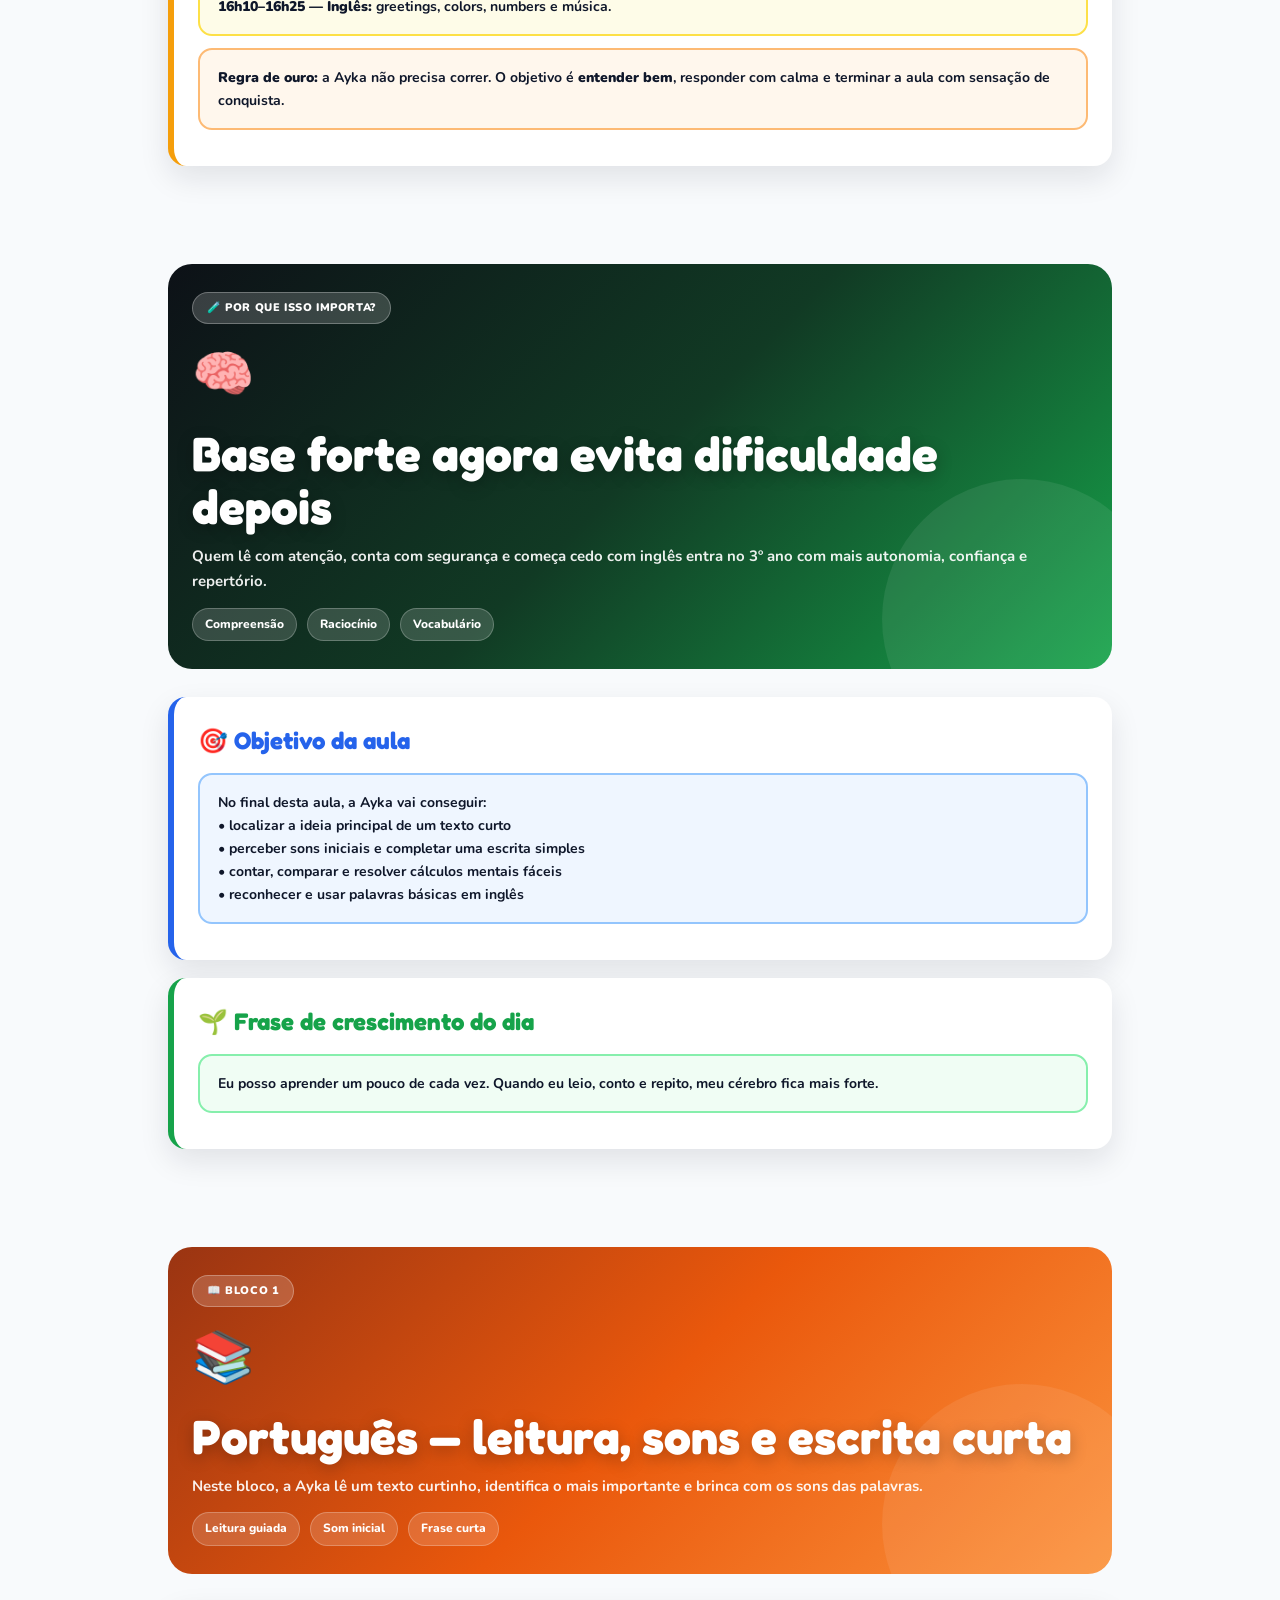
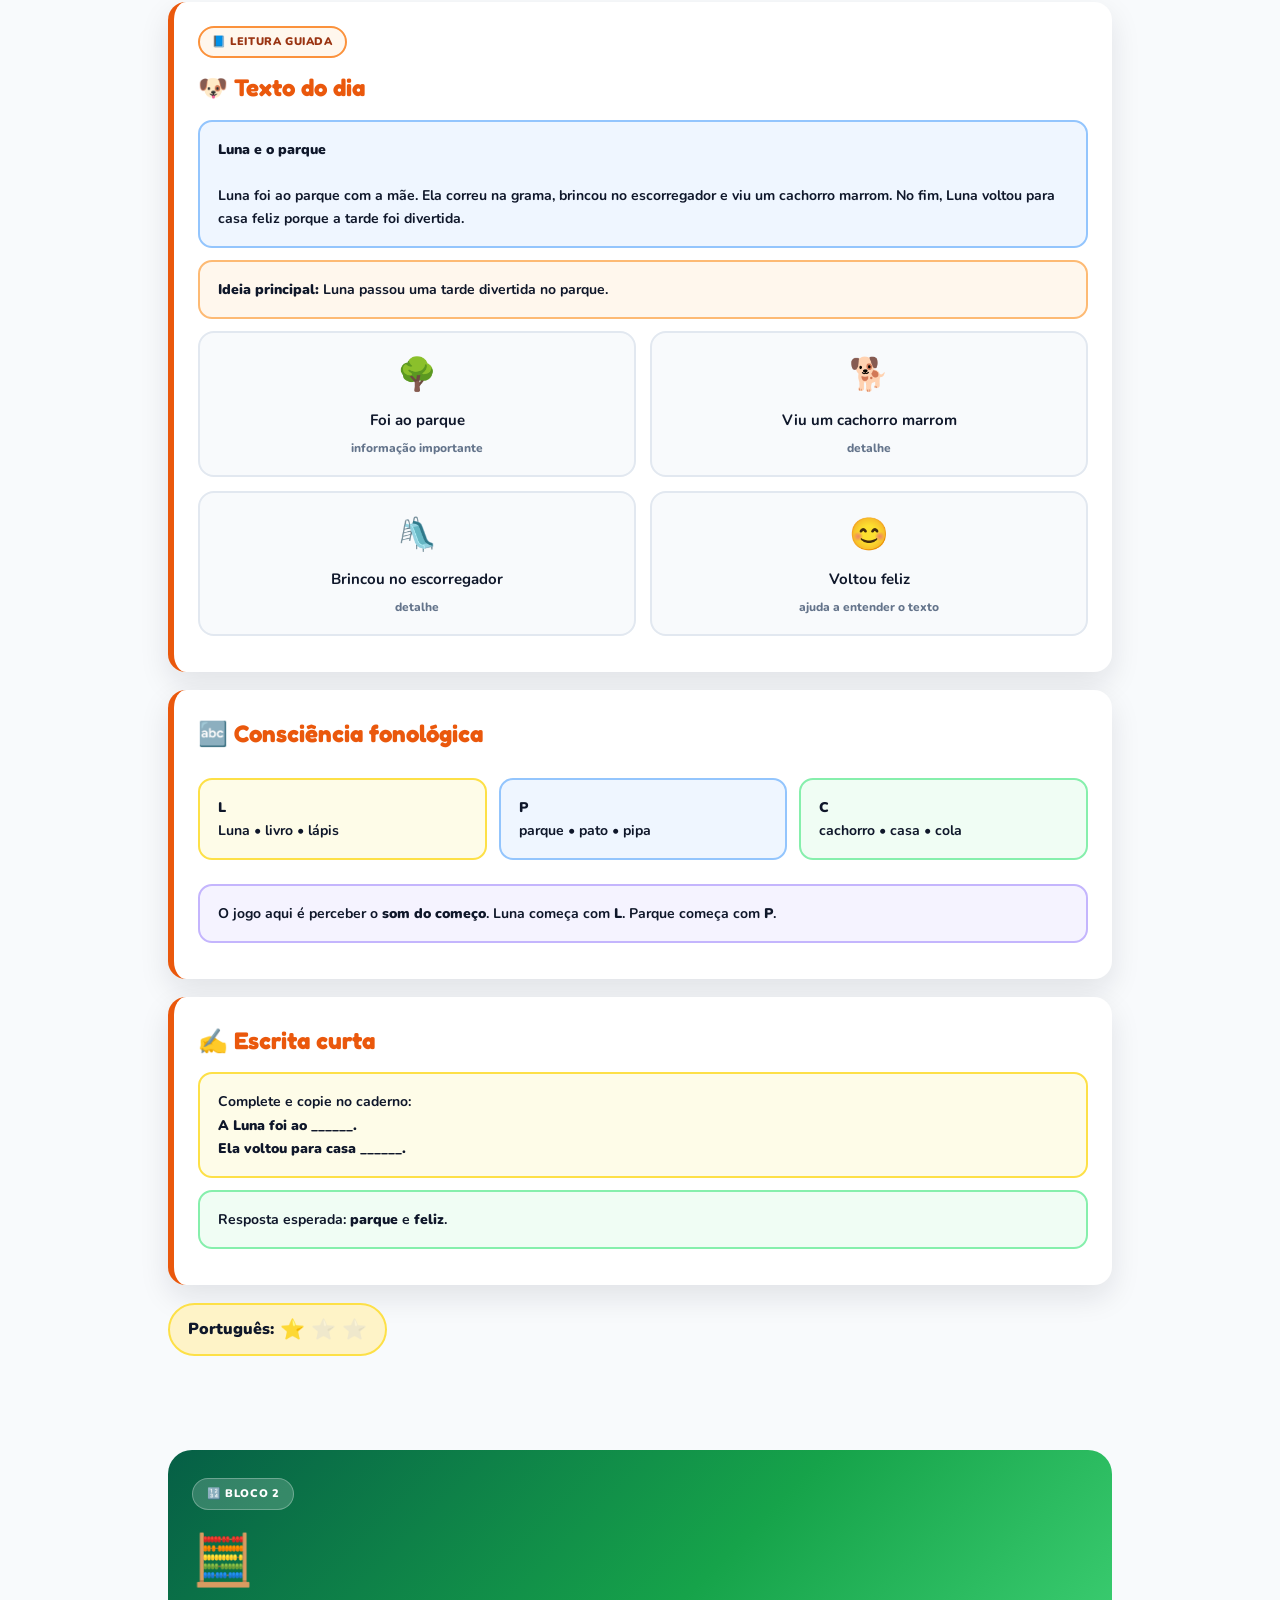
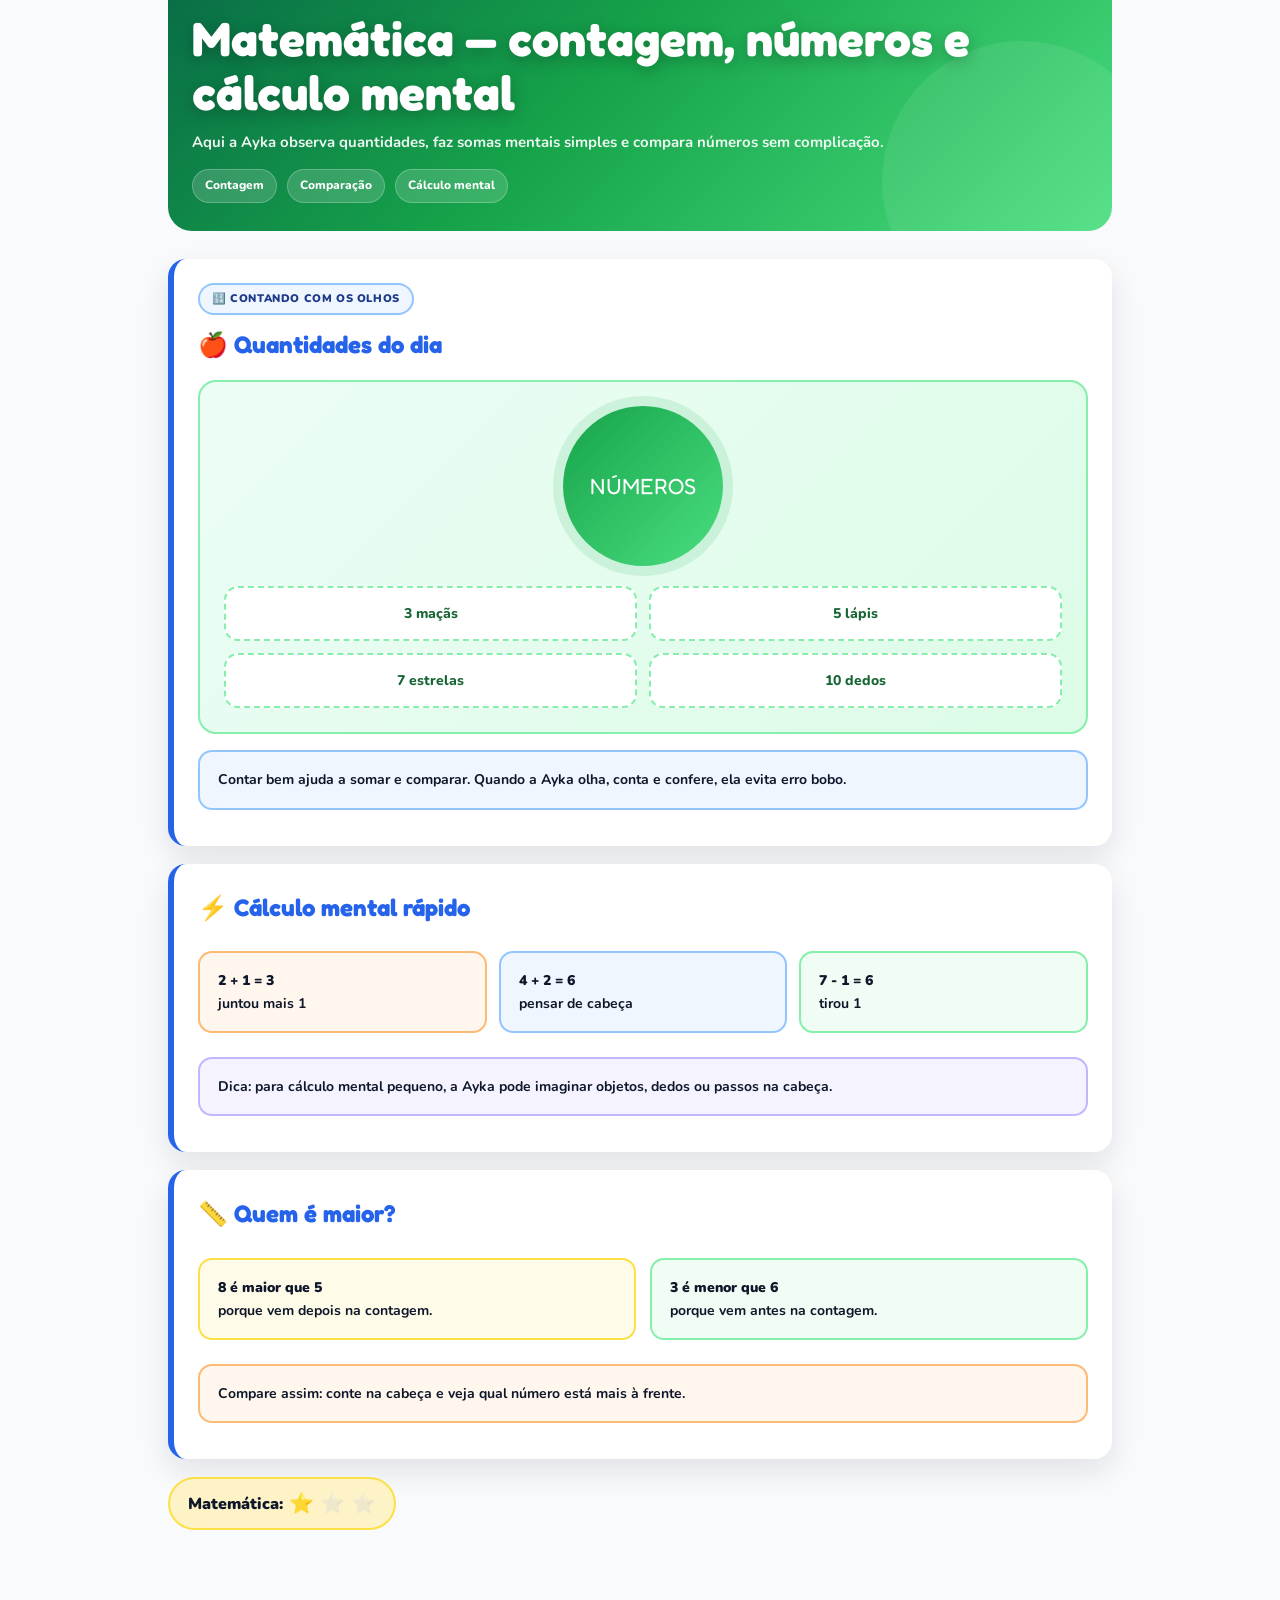
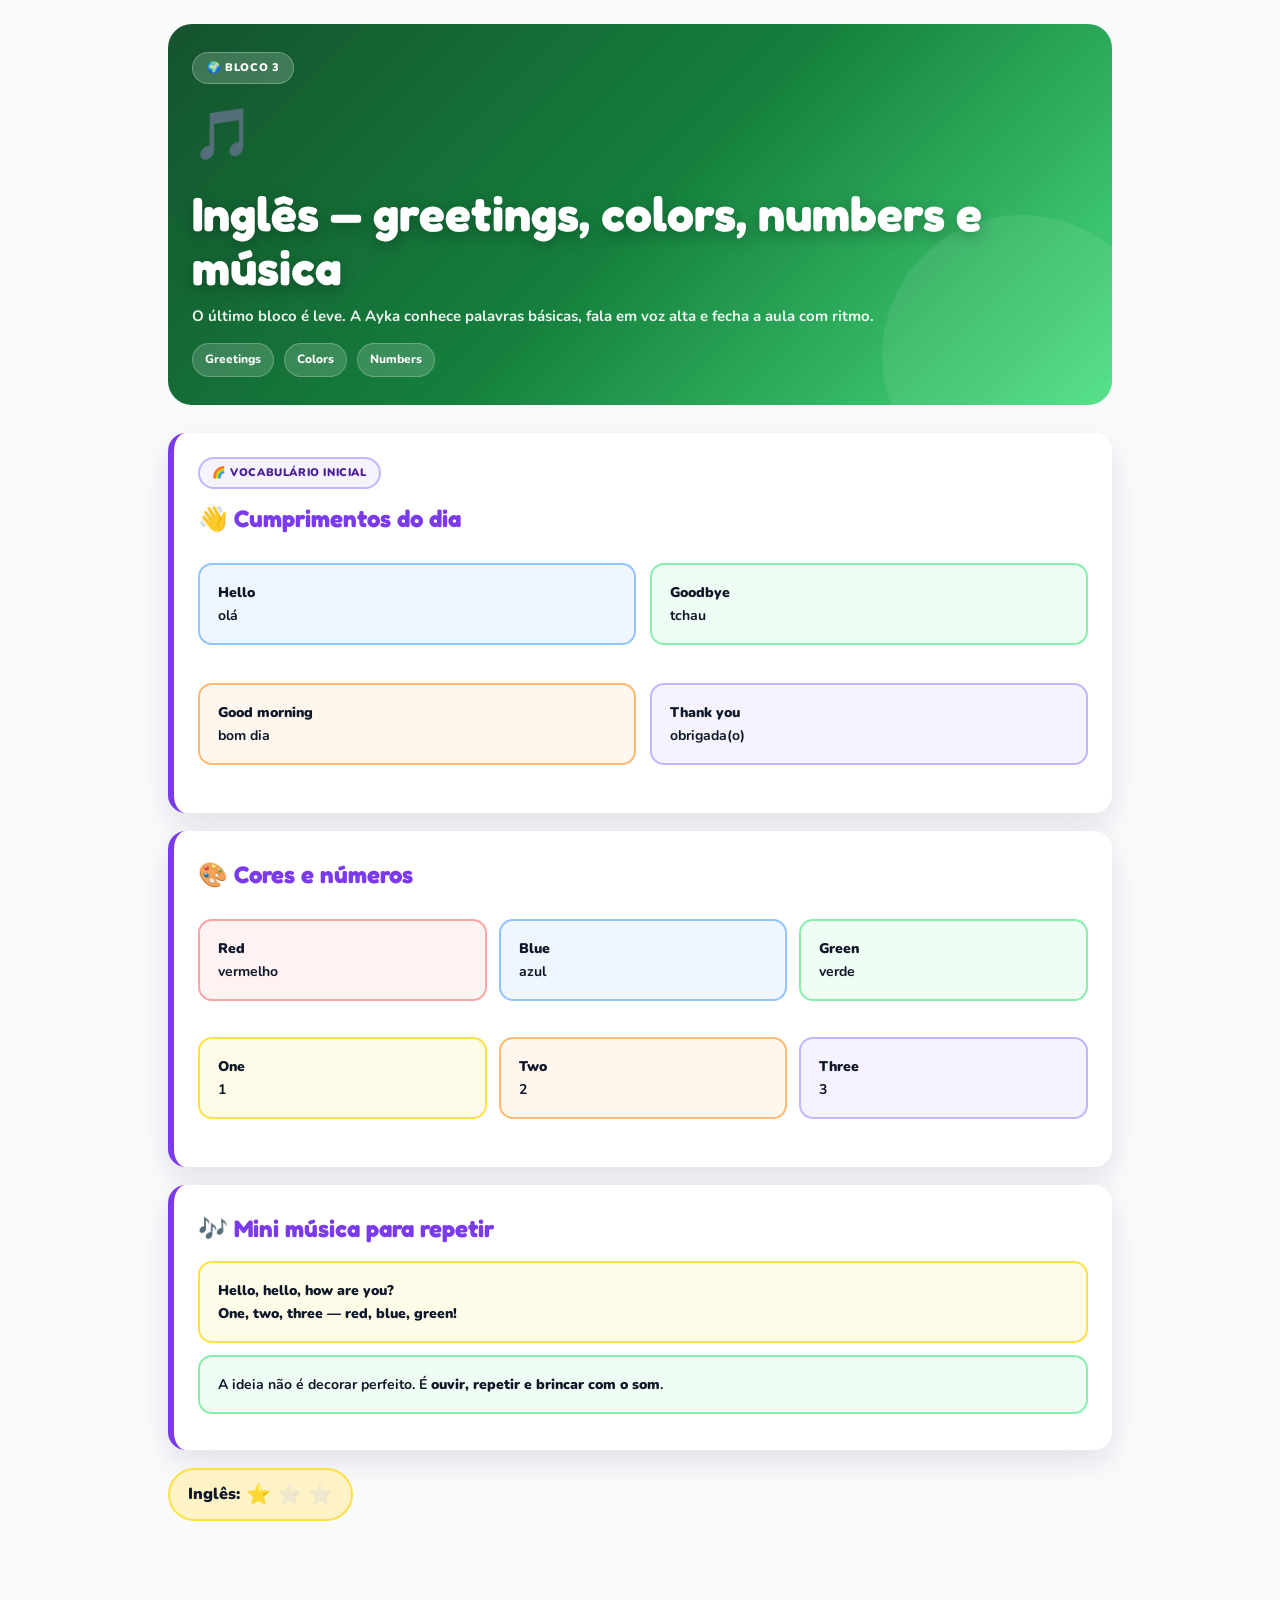
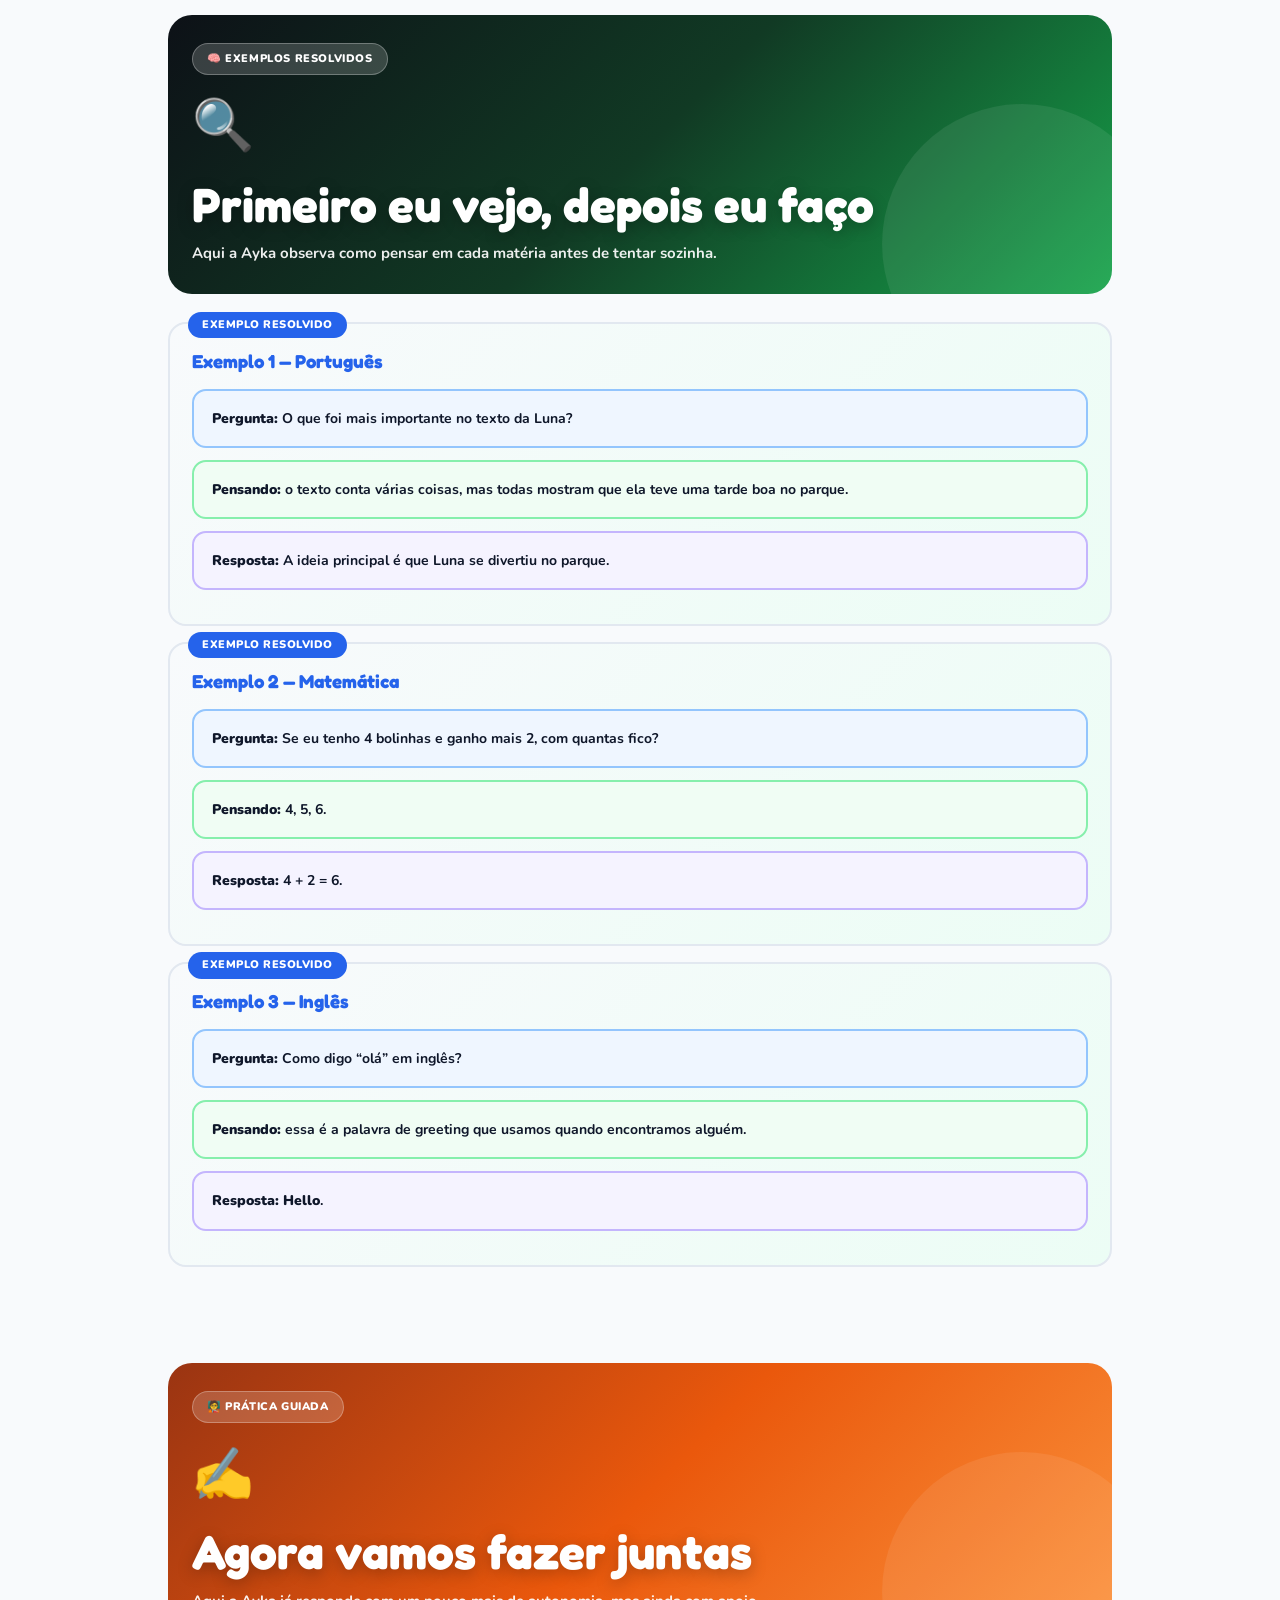
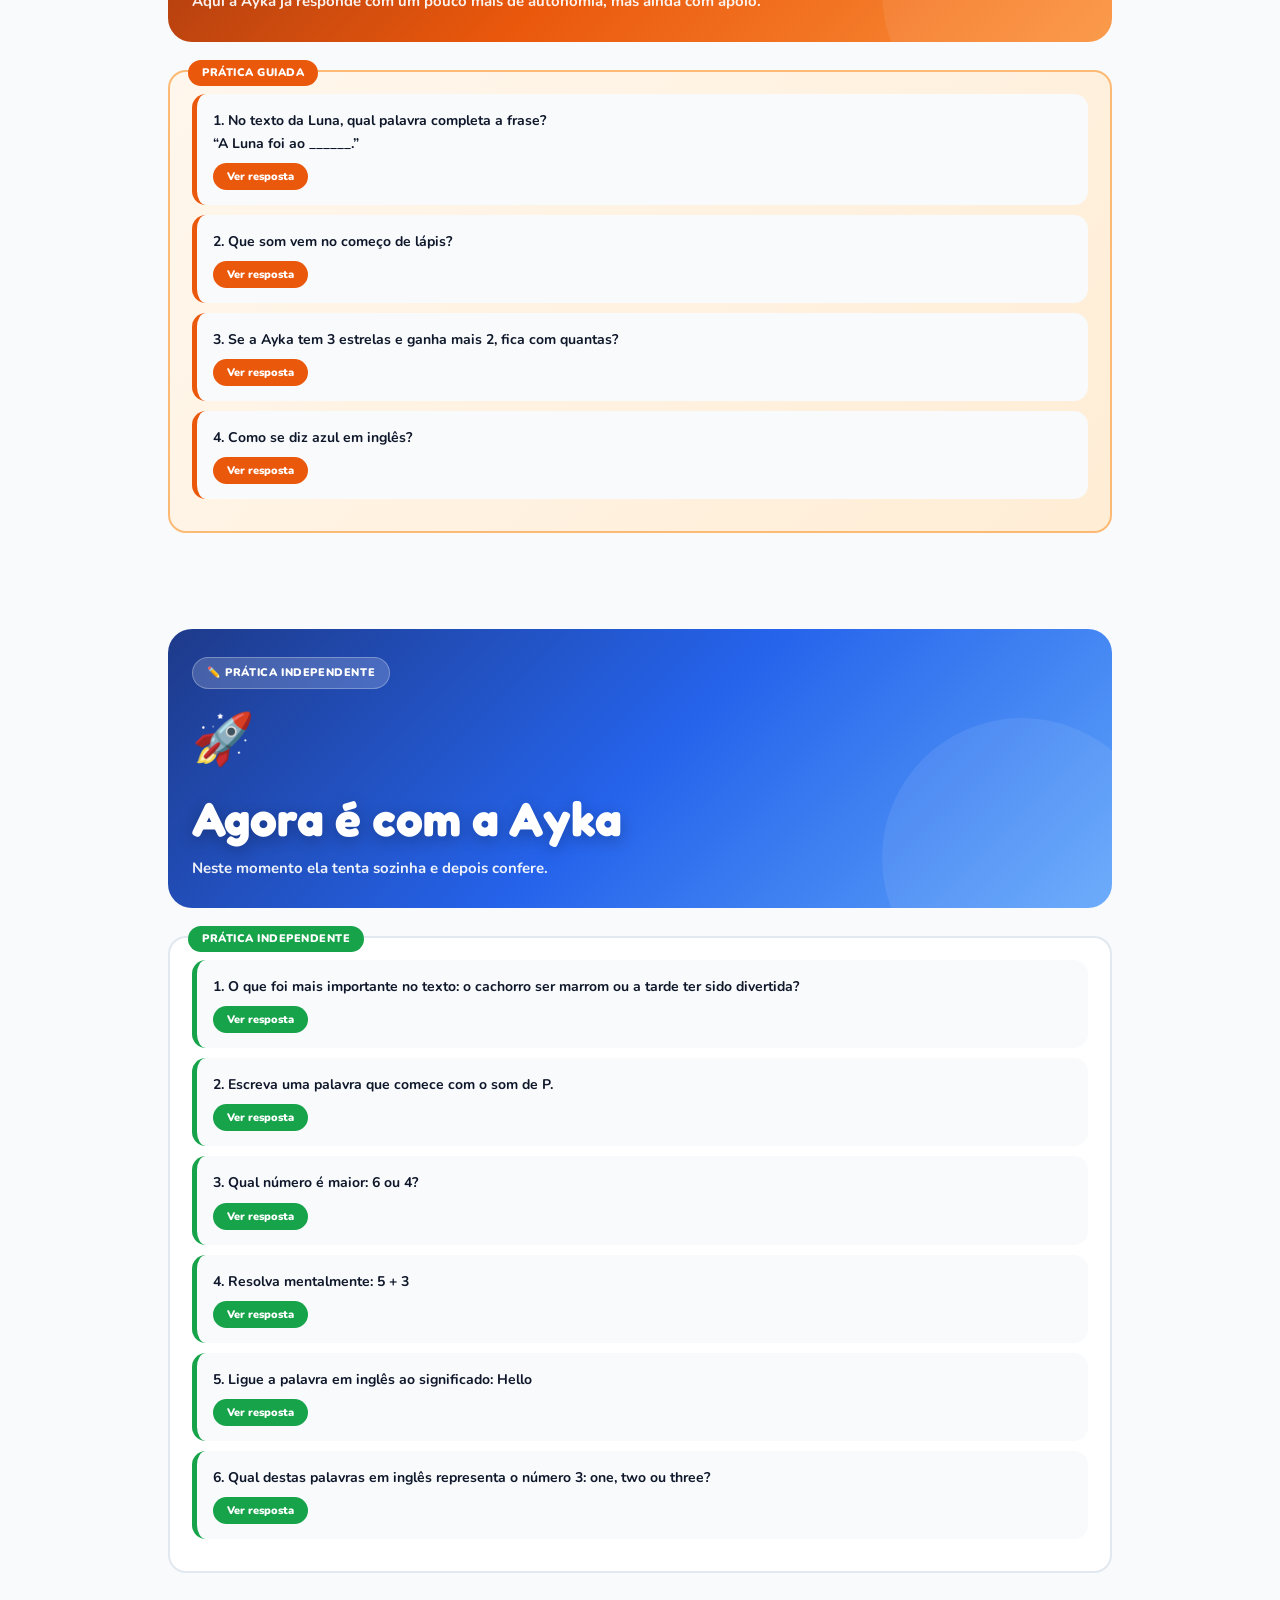
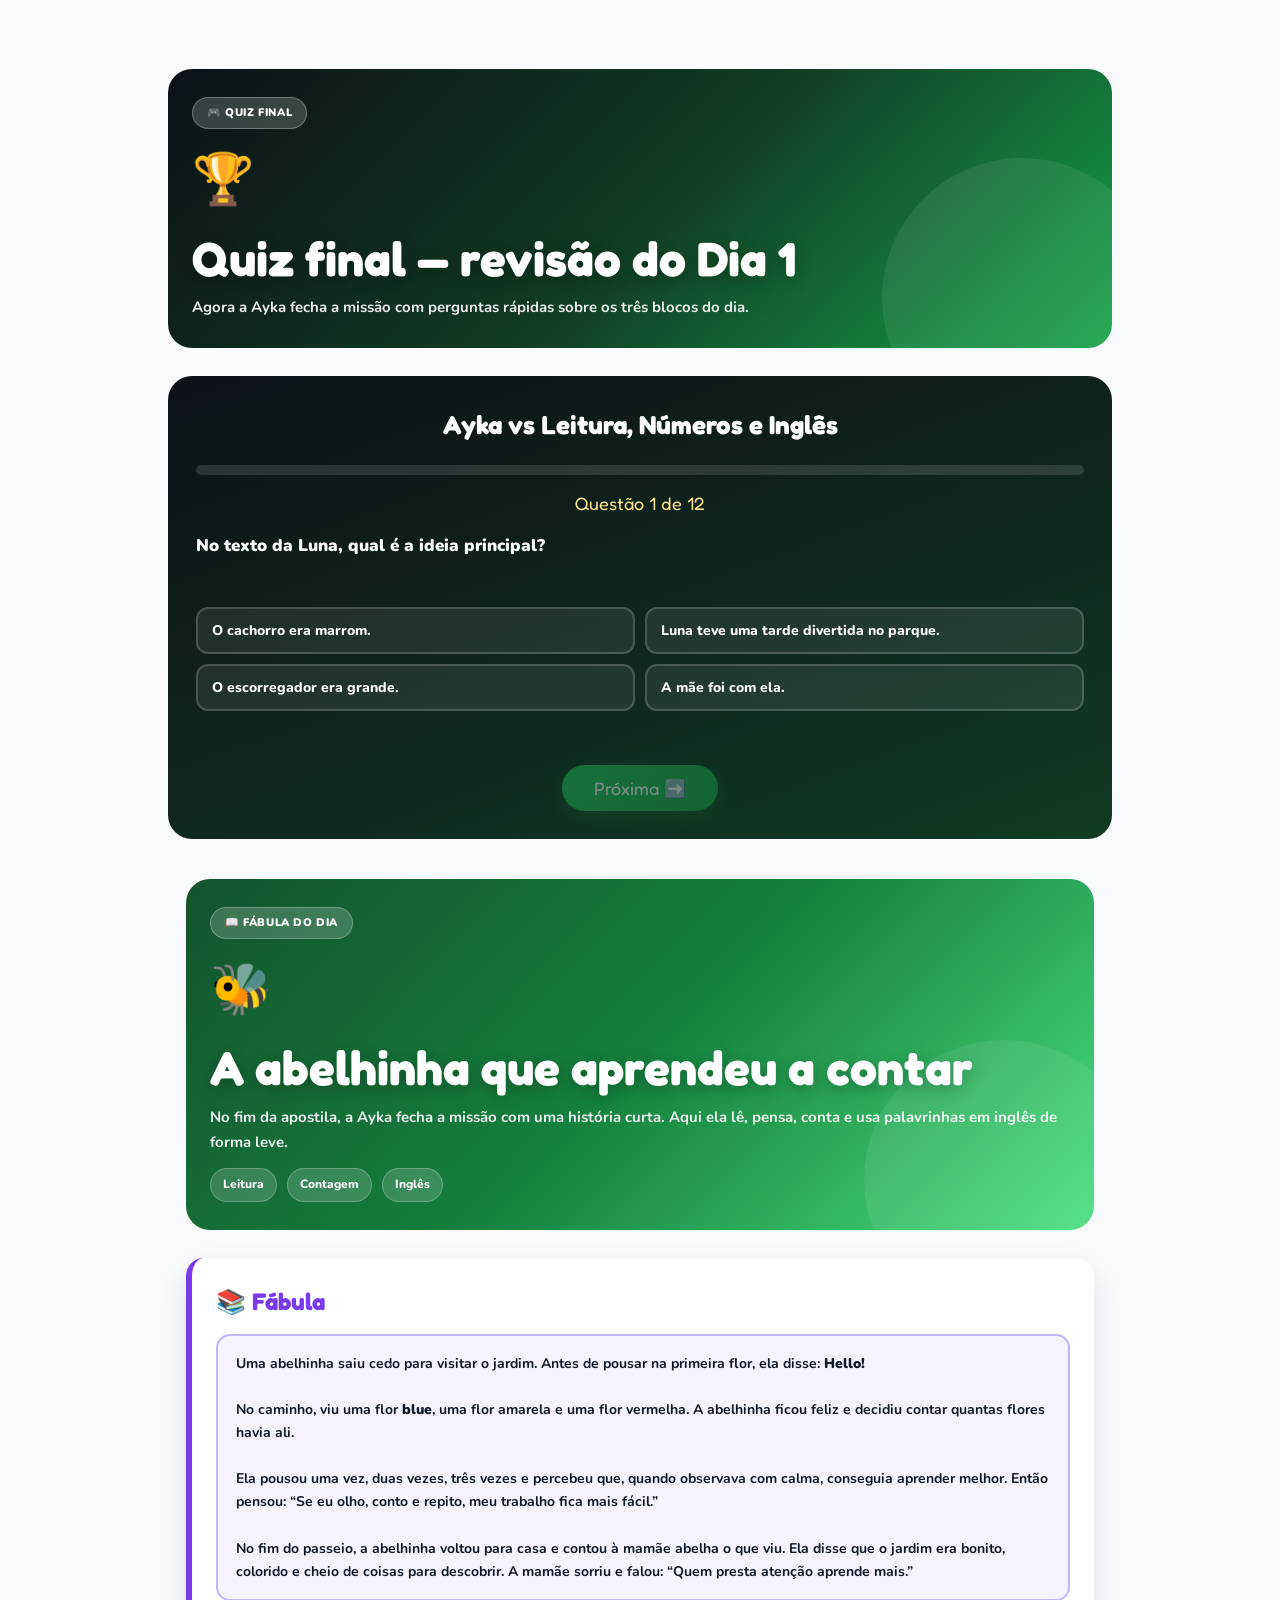
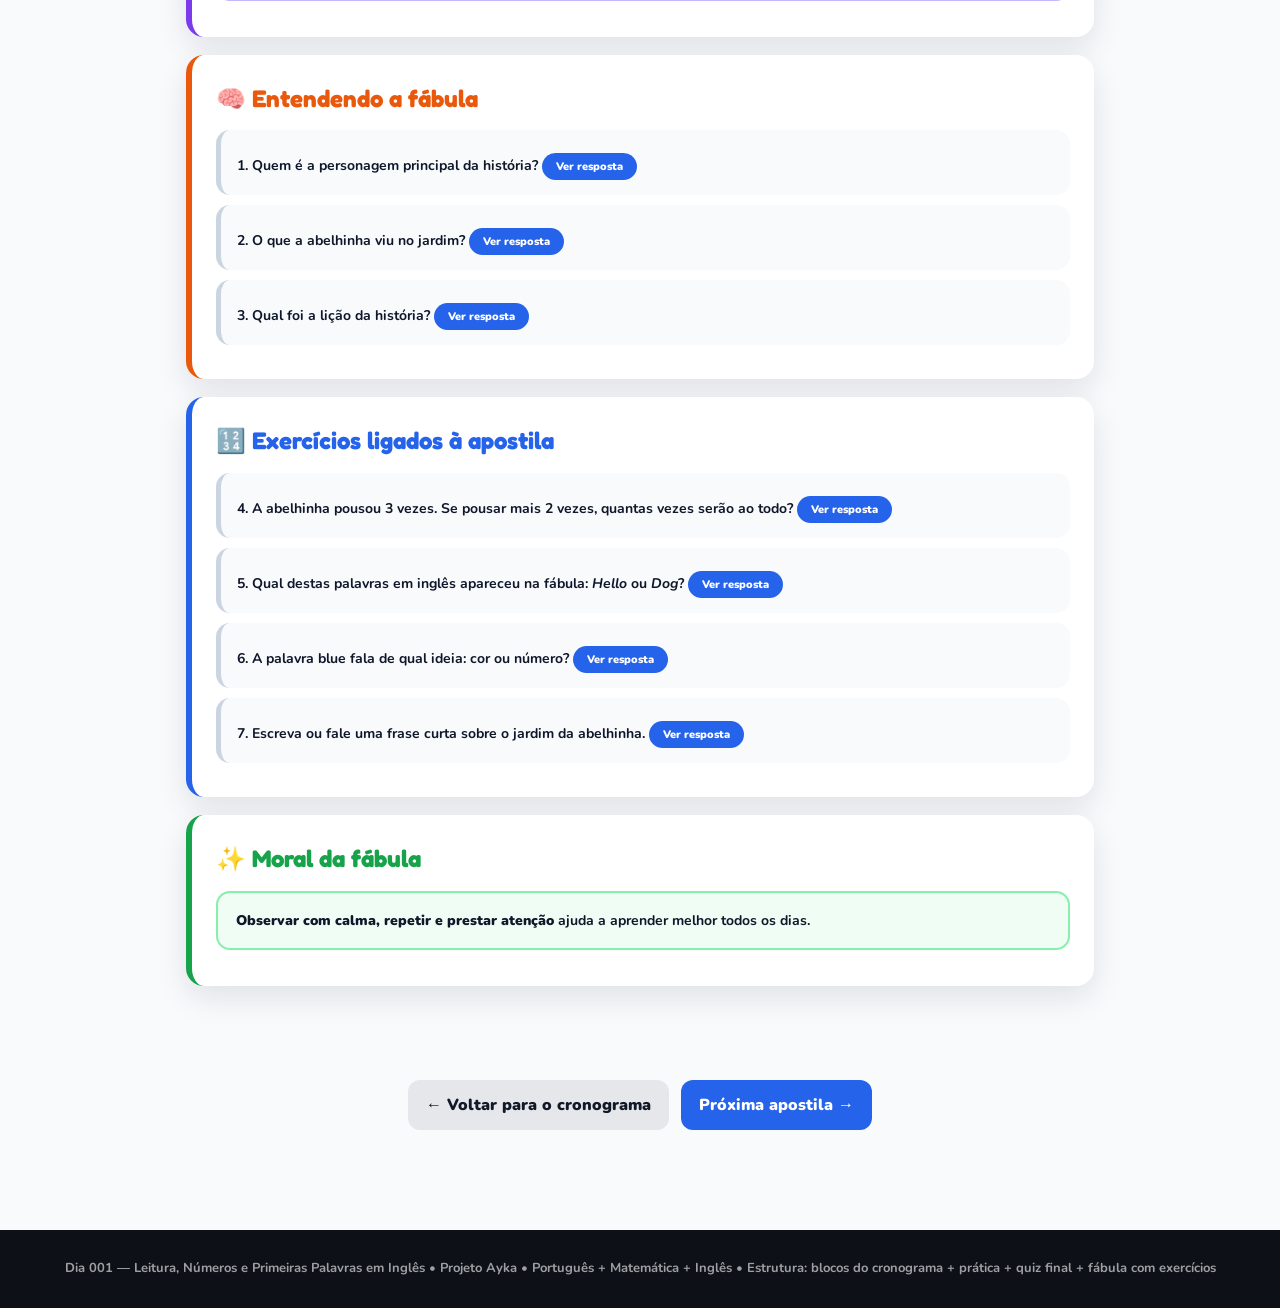
==== commit f113e24a: "Add files via upload" ====
--- a/apostilas/dia-001.html
+++ b/apostilas/dia-001.html
@@ -1,699 +1,889 @@
 <!DOCTYPE html>
 <html lang="pt-BR">
 <head>
-<meta charset="UTF-8">
-<meta name="viewport" content="width=device-width, initial-scale=1.0">
-<title>Apostila Dia 1 — Ayka 📚</title>
-<link href="https://fonts.googleapis.com/css2?family=Baloo+2:wght@400;600;700;800&family=Nunito:wght@400;600;700;800;900&family=Patrick+Hand&display=swap" rel="stylesheet">
-<link rel="stylesheet" href="../assets/css/apostila.css">
-
+  <meta charset="UTF-8" />
+  <meta name="viewport" content="width=device-width, initial-scale=1.0" />
+  <script>
+    const APOSTILA = {
+      numero: 1,
+      titulo: "Leitura, Números e Primeiras Palavras em Inglês",
+      disciplina: "Português + Matemática + Inglês",
+      disciplinaIcone: "🌟",
+      semana: 1,
+      fase: "Trilha de aceleração — 2º para o 3º ano",
+      reino: "Reino das Descobertas",
+      reinoIcone: "📚",
+      raridade: "comum",
+      xp: 10,
+      moedas: 3,
+      corPrincipal: "#2563eb",
+      corSecundaria: "#60a5fa"
+    };
+  </script>
+  <title>Dia 001 — Leitura, Números e Primeiras Palavras em Inglês | Ayka</title>
+  <link rel="preconnect" href="https://fonts.googleapis.com">
+  <link rel="preconnect" href="https://fonts.gstatic.com" crossorigin>
+  <link href="https://fonts.googleapis.com/css2?family=Fredoka:wght@400;500;600;700&family=Nunito:wght@400;600;700;800;900&display=swap" rel="stylesheet">
+  <style>
+    :root{--ink:#0f172a;--navy:#16233d;--blue:#2563eb;--blue2:#60a5fa;--sky:#dbeafe;--green:#16a34a;--lime:#dcfce7;--orange:#ea580c;--amber:#f59e0b;--yellow:#fef3c7;--red:#dc2626;--purple:#7c3aed;--violet:#ede9fe;--gray0:#f8fafc;--gray1:#f1f5f9;--gray2:#e2e8f0;--gray3:#cbd5e1;--gray4:#64748b;--white:#ffffff;--shadow:0 12px 30px rgba(15,23,42,.10)}
+    *{box-sizing:border-box;margin:0;padding:0} html{scroll-behavior:smooth}
+    body{font-family:'Nunito',sans-serif;background:var(--gray0);color:var(--ink);line-height:1.65}
+    .cover{min-height:100vh;background:linear-gradient(155deg,#0d1117 0%, #113a24 46%, #16a34a 100%);display:flex;flex-direction:column;align-items:center;justify-content:center;text-align:center;padding:40px 24px;position:relative;overflow:hidden}
+    .cover-grid{position:absolute;inset:0;background-image:linear-gradient(rgba(255,255,255,.08) 1px, transparent 1px),linear-gradient(90deg, rgba(255,255,255,.08) 1px, transparent 1px);background-size:56px 56px}
+    .cover-glow{position:absolute;width:520px;height:520px;border-radius:50%;background:radial-gradient(circle, rgba(74,222,128,.35), transparent 70%);top:-120px;right:-100px;animation:pulse 7s ease-in-out infinite}
+    @keyframes pulse{0%,100%{transform:scale(1)}50%{transform:scale(1.12)}} @keyframes floaty{0%,100%{transform:translateY(0)}50%{transform:translateY(-10px)}} @keyframes fadeUp{from{opacity:0;transform:translateY(24px)}to{opacity:1;transform:translateY(0)}}
+    .cover-icon{font-size:88px;position:relative;z-index:2;animation:floaty 2.8s ease-in-out infinite;margin-bottom:14px}
+    .cover h1{font-family:'Fredoka',cursive;font-size:clamp(38px,7vw,70px);line-height:1.08;color:#fff;text-shadow:0 8px 30px rgba(0,0,0,.35);position:relative;z-index:2;animation:fadeUp .8s ease .1s both}
+    .cover-sub{margin-top:14px;color:rgba(255,255,255,.9);font-weight:800;font-size:clamp(16px,2.5vw,22px);position:relative;z-index:2;animation:fadeUp .8s ease .3s both}
+    .cover-pills{display:flex;gap:10px;flex-wrap:wrap;justify-content:center;margin-top:26px;position:relative;z-index:2;animation:fadeUp .8s ease .5s both}
+    .pill{padding:9px 16px;border-radius:999px;font-size:13px;font-weight:900;border:2px solid rgba(255,255,255,.24);color:#fff;background:rgba(255,255,255,.12);backdrop-filter:blur(4px)}
+    .cover-note{margin-top:24px;max-width:760px;padding:18px 22px;border-radius:18px;background:rgba(255,255,255,.12);border:1.5px solid rgba(255,255,255,.25);color:rgba(255,255,255,.94);font-size:14px;font-weight:700;line-height:1.65;position:relative;z-index:2;animation:fadeUp .8s ease .7s both}.cover-note strong{color:#fde68a}
+    .science-bar{background:var(--navy);padding:12px 18px;display:flex;flex-wrap:wrap;justify-content:center;gap:8px}.science-chip{background:rgba(255,255,255,.08);color:rgba(255,255,255,.9);border:1.5px solid rgba(255,255,255,.16);border-radius:999px;padding:6px 12px;font-size:12px;font-weight:800}
+    .nav{position:sticky;top:0;z-index:200;background:#0d1117;display:flex;flex-wrap:wrap;justify-content:center;gap:8px;padding:12px 14px;box-shadow:0 2px 20px rgba(0,0,0,.4)}
+    .nav button{border:1.5px solid rgba(255,255,255,.18);background:transparent;color:rgba(255,255,255,.82);border-radius:999px;padding:7px 14px;font-family:'Nunito',sans-serif;font-weight:800;font-size:12px;cursor:pointer;transition:.22s ease}.nav button:hover{background:var(--blue);border-color:var(--blue);color:#fff;transform:scale(1.04)}
+    .page{max-width:980px;margin:0 auto;padding:40px 18px}
+    .stage{border-radius:24px;padding:28px 24px;margin-bottom:28px;position:relative;overflow:hidden}.stage::after{content:'';position:absolute;width:280px;height:280px;border-radius:50%;background:rgba(255,255,255,.08);right:-50px;bottom:-90px}
+    .stage.orange{background:linear-gradient(135deg,#9a3412,#ea580c,#fb923c)} .stage.blue{background:linear-gradient(135deg,#065f46,#16a34a,#4ade80)} .stage.purple{background:linear-gradient(135deg,#14532d,#15803d,#4ade80)} .stage.green{background:linear-gradient(135deg,#1e3a8a,#2563eb,#60a5fa)} .stage.dark{background:linear-gradient(135deg,#0d1117,#113a24,#16a34a)}
+    .stage-badge{display:inline-flex;align-items:center;gap:6px;background:rgba(255,255,255,.18);color:#fff;border:1.5px solid rgba(255,255,255,.28);padding:6px 14px;border-radius:999px;font-size:11px;font-weight:900;letter-spacing:.6px;text-transform:uppercase;margin-bottom:10px}
+    .stage-icon{font-size:50px;margin-bottom:10px;display:block;animation:floaty 2.6s ease-in-out infinite;position:relative;z-index:1}
+    .stage h2{font-family:'Fredoka',cursive;font-size:clamp(28px,4vw,48px);color:#fff;line-height:1.12;text-shadow:0 4px 16px rgba(0,0,0,.25);position:relative;z-index:1}
+    .stage p{margin-top:10px;color:rgba(255,255,255,.92);font-size:15px;font-weight:700;position:relative;z-index:1}.stage-tags{display:flex;flex-wrap:wrap;gap:10px;margin-top:14px;position:relative;z-index:1}.stage-tag{background:rgba(255,255,255,.16);color:#fff;border:1.5px solid rgba(255,255,255,.24);border-radius:999px;padding:6px 12px;font-size:12px;font-weight:800}
+    .card{background:var(--white);border-radius:18px;padding:24px;margin-bottom:18px;box-shadow:var(--shadow)} .card h3{font-family:'Fredoka',cursive;font-size:24px;margin-bottom:12px;display:flex;align-items:center;gap:8px}
+    .card.bc{border-left:6px solid var(--orange)} .card.bc h3{color:var(--orange)} .card.bp{border-left:6px solid var(--blue)} .card.bp h3{color:var(--blue)} .card.ba{border-left:6px solid var(--purple)} .card.ba h3{color:var(--purple)} .card.bg{border-left:6px solid var(--green)} .card.bg h3{color:var(--green)} .card.bo{border-left:6px solid var(--amber)} .card.bo h3{color:var(--amber)} .card.br{border-left:6px solid var(--red)} .card.br h3{color:var(--red)}
+    .cpa-label{display:inline-flex;align-items:center;gap:6px;padding:5px 12px;border-radius:999px;font-size:11px;font-weight:900;letter-spacing:.6px;text-transform:uppercase;margin-bottom:10px}.cpa-c{background:#fff7ed;color:#9a3412;border:2px solid #fb923c}.cpa-p{background:#eff6ff;color:#1e3a8a;border:2px solid #93c5fd}.cpa-a{background:#f5f3ff;color:#4c1d95;border:2px solid #c4b5fd}
+    .info{border-radius:14px;padding:16px 18px;margin:12px 0;font-size:14px;font-weight:700;line-height:1.65}.info strong{font-weight:900}.info.yellow{background:#fefce8;border:2px solid #fde047}.info.blue{background:#eff6ff;border:2px solid #93c5fd}.info.green{background:#f0fdf4;border:2px solid #86efac}.info.orange{background:#fff7ed;border:2px solid #fdba74}.info.purple{background:#f5f3ff;border:2px solid #c4b5fd}.info.red{background:#fef2f2;border:2px solid #fca5a5}
+    .grid-2{display:grid;grid-template-columns:1fr 1fr;gap:14px;margin:12px 0}.grid-3{display:grid;grid-template-columns:repeat(3,1fr);gap:12px;margin:12px 0}
+    .bubble-card{background:var(--gray0);border:2px solid var(--gray2);border-radius:16px;padding:16px;text-align:center;transition:.2s ease;cursor:pointer;min-height:110px;display:flex;flex-direction:column;justify-content:center;align-items:center;gap:6px}.bubble-card:hover{transform:translateY(-2px) scale(1.01);border-color:var(--blue);background:#ecfdf5}.bubble-card strong{font-size:15px;color:var(--ink)}.bubble-card small{color:var(--gray4);font-size:12px;font-weight:800}
+    .sun-wrap{background:linear-gradient(135deg,#ecfdf5,#dcfce7);border:2.5px solid #86efac;border-radius:18px;padding:24px;margin:16px 0;text-align:center}.sun-core{width:160px;height:160px;border-radius:50%;background:linear-gradient(135deg,#16a34a,#4ade80);color:#fff;display:flex;align-items:center;justify-content:center;text-align:center;margin:0 auto 20px;padding:18px;font-family:'Fredoka',cursive;font-size:22px;line-height:1.2;box-shadow:0 0 0 10px rgba(22,163,74,.12)}.orbit-grid{display:grid;grid-template-columns:repeat(2,1fr);gap:12px}.orbit{background:#fff;border:2px dashed #86efac;border-radius:14px;padding:14px;font-size:14px;font-weight:800;color:#166534}
+    .steps{list-style:none;counter-reset:step}.steps li{counter-increment:step;display:flex;align-items:flex-start;gap:12px;margin-bottom:13px;font-size:14px;font-weight:700}.steps li::before{content:counter(step);width:32px;height:32px;border-radius:50%;flex-shrink:0;display:flex;align-items:center;justify-content:center;font-family:'Fredoka',cursive;color:#fff;background:var(--blue)}.steps.purple li::before{background:var(--purple)}
+    .worked,.guided,.independent{border-radius:18px;padding:22px;margin:16px 0;position:relative}.worked{background:linear-gradient(135deg,#f8fafc,#ecfdf5);border:2px solid var(--gray2)}.worked::before{content:'Exemplo resolvido';position:absolute;top:-12px;left:18px;background:var(--blue);color:#fff;padding:4px 14px;border-radius:999px;font-size:11px;font-weight:900;letter-spacing:.5px;text-transform:uppercase}.guided{background:linear-gradient(135deg,#fff7ed,#ffedd5);border:2px solid #fdba74}.guided::before{content:'Prática guiada';position:absolute;top:-12px;left:18px;background:var(--orange);color:#fff;padding:4px 14px;border-radius:999px;font-size:11px;font-weight:900;letter-spacing:.5px;text-transform:uppercase}.independent{background:#fff;border:2px solid var(--gray2)}.independent::before{content:'Prática independente';position:absolute;top:-12px;left:18px;background:var(--green);color:#fff;padding:4px 14px;border-radius:999px;font-size:11px;font-weight:900;letter-spacing:.5px;text-transform:uppercase}
+    .question{background:var(--gray0);border-left:5px solid var(--gray3);border-radius:14px;padding:15px 16px;margin-bottom:10px;font-size:14px;font-weight:700;line-height:1.65;cursor:pointer;transition:.2s ease}.question:hover{transform:translateX(4px);background:#f8fbff}.question.blue{border-left-color:var(--blue)} .question.orange{border-left-color:var(--orange)} .question.green{border-left-color:var(--green)} .question.purple{border-left-color:var(--purple)}
+    .show-btn{border:none;border-radius:999px;padding:6px 14px;font-family:'Nunito',sans-serif;font-weight:900;font-size:11px;cursor:pointer;margin-top:8px;color:#fff;background:var(--blue)} .show-btn.orange{background:var(--orange)} .show-btn.green{background:var(--green)} .show-btn.purple{background:var(--purple)}
+    .answer{display:none;margin-top:10px;border-radius:12px;padding:12px 14px;background:#f0fdf4;border:2px solid #86efac;color:#166534;font-size:13px;font-weight:800;line-height:1.6}.answer.show{display:block}
+    .stars{display:flex;align-items:center;gap:6px;width:fit-content;margin:14px 0;padding:8px 18px;border-radius:999px;border:2px solid #fde047;background:var(--yellow);font-weight:900}.star{font-size:20px;cursor:pointer;user-select:none;transition:.2s ease}.star:hover{transform:scale(1.2)} .star.off{filter:grayscale(1) opacity(.35)}
+    .memory-grid{display:grid;grid-template-columns:1fr 1fr;gap:12px;margin:16px 0}.memory-card{background:#fff;border:2px solid var(--gray2);border-radius:14px;padding:16px;font-size:14px;font-weight:800;cursor:pointer;transition:.2s ease;text-align:center}.memory-card:hover{transform:translateY(-2px);border-color:var(--purple);background:#f5f3ff}
+    .quiz-wrap{background:linear-gradient(160deg,#0d1117,#113a24);border-radius:24px;padding:28px;margin-top:24px}.quiz-wrap h3{color:#fff;text-align:center;font-family:'Fredoka',cursive;font-size:26px;margin-bottom:18px}.quiz-bar-wrap{height:10px;background:rgba(255,255,255,.12);border-radius:999px;overflow:hidden;margin-bottom:14px}.quiz-bar{height:100%;width:0;background:linear-gradient(90deg,#22c55e,#4ade80);transition:.35s ease}.quiz-score{text-align:center;color:#fde68a;font-family:'Fredoka',cursive;font-size:18px;margin-bottom:14px}.quiz-question{color:#fff;font-size:17px;font-weight:900;min-height:58px;line-height:1.5;margin-bottom:16px}.quiz-options{display:grid;grid-template-columns:1fr 1fr;gap:10px;margin-bottom:16px}.quiz-option{border:2px solid rgba(255,255,255,.18);background:rgba(255,255,255,.08);color:#fff;border-radius:12px;padding:12px 14px;font-family:'Nunito',sans-serif;font-size:14px;font-weight:800;cursor:pointer;text-align:left;transition:.2s ease}.quiz-option:hover:not(:disabled){background:rgba(255,255,255,.15);transform:scale(1.01)}.quiz-option.correct{background:rgba(34,197,94,.28);border-color:#22c55e}.quiz-option.wrong{background:rgba(220,38,38,.28);border-color:#dc2626}.quiz-feedback{min-height:26px;text-align:center;font-size:16px;font-weight:900;margin-bottom:12px}.quiz-next{display:block;margin:0 auto;border:none;border-radius:999px;padding:12px 32px;font-family:'Fredoka',cursive;font-size:18px;color:#fff;background:linear-gradient(135deg,#22c55e,#16a34a);cursor:pointer;transition:.2s ease;box-shadow:0 6px 20px rgba(34,197,94,.24)}.quiz-next:hover{transform:scale(1.04)}.quiz-next:disabled{opacity:.45;cursor:not-allowed;transform:none}
+    .nav-bottom{display:flex;justify-content:center;gap:12px;flex-wrap:wrap;margin:36px 0 10px}.nav-bottom a{display:inline-block;text-decoration:none;border-radius:12px;padding:12px 18px;font-weight:900;transition:.2s ease}.btn-back{background:#e5e7eb;color:#111827}.btn-back:hover{background:#d1d5db}.btn-next{background:var(--blue);color:#fff}.btn-next:hover{background:#15803d}.btn-next.disabled{background:#9ca3af;pointer-events:none;cursor:not-allowed}
+    .top-btn{position:fixed;right:22px;bottom:22px;width:50px;height:50px;border-radius:50%;border:none;background:#0d1117;color:#fff;font-size:20px;cursor:pointer;box-shadow:0 8px 20px rgba(0,0,0,.28);z-index:300;transition:.2s ease}.top-btn:hover{background:var(--blue);transform:scale(1.08)}
+    .footer{background:#0d1117;color:rgba(255,255,255,.6);text-align:center;padding:28px 20px;font-size:13px;font-weight:700;margin-top:50px}
+
+    .sound-toggle{position:fixed;left:22px;bottom:22px;z-index:320;border:none;border-radius:999px;padding:12px 16px;background:#fff;color:#0f172a;font-weight:900;font-family:'Nunito',sans-serif;box-shadow:0 8px 20px rgba(0,0,0,.18);cursor:pointer;transition:.2s ease}
+    .sound-toggle:hover{transform:scale(1.05)}
+    .sound-toggle.off{opacity:.72}
+    .celebration-layer{position:fixed;inset:0;pointer-events:none;overflow:hidden;z-index:310}
+    .confetti{position:absolute;width:10px;height:16px;border-radius:4px;opacity:.95;animation:confettiFall 1200ms linear forwards}
+    .burst-ring{position:absolute;width:18px;height:18px;border:3px solid rgba(255,255,255,.95);border-radius:50%;animation:burstRing 700ms ease-out forwards}
+    .feedback-pop{animation:feedbackPop .45s ease}
+    .option-bounce{animation:optionBounce .36s ease}
+    @keyframes confettiFall{0%{transform:translateY(-20px) rotate(0deg) scale(1);opacity:1}100%{transform:translateY(110vh) rotate(540deg) scale(.85);opacity:0}}
+    @keyframes burstRing{0%{transform:scale(.4);opacity:.95}100%{transform:scale(7);opacity:0}}
+    @keyframes feedbackPop{0%{transform:scale(.88)}60%{transform:scale(1.08)}100%{transform:scale(1)}}
+    @keyframes optionBounce{0%{transform:scale(1)}50%{transform:scale(1.04)}100%{transform:scale(1)}}
+
+    @media(max-width:760px){.grid-2,.grid-3,.memory-grid,.quiz-options,.orbit-grid{grid-template-columns:1fr}.cover h1{font-size:44px}.stage h2{font-size:32px}.quiz-wrap{padding:22px}.sound-toggle{left:14px;bottom:14px;padding:10px 14px;font-size:13px}}
+  </style>
 </head>
 <body>
-<div class="wrap">
-
-<div class="top-nav">
-  <a class="nav-link soft" href="../index.html">⬅ Voltar ao cronograma</a>
-  <a class="nav-link alt" href="dia-002.html">Próxima apostila ➜</a>
-</div>
-
-
-<!-- ══════════════ CAPA ══════════════ -->
-<div class="capa">
-  <div class="capa-inner">
-    <div class="badge-dia">📚 Apostila · Dia 1 de 186</div>
-    <h1>Bem-vinda ao<br>2º Ano, Ayka! 🌟</h1>
-    <p class="capa-sub">Segunda-feira, 23 de março de 2026</p>
-    <div class="materia-chips">
-      <div class="mchip">📖 Português</div>
-      <div class="mchip">🔢 Matemática</div>
-      <div class="mchip">📘 Leitura</div>
-    </div>
-    <div class="capa-meta">
-      ✨ Esta apostila vai te ensinar tudo com calma, um passo de cada vez.<br>
-      Leia com atenção, pense, e você vai entender de verdade!
-    </div>
-  </div>
-</div>
-
-<!-- ════════════════════════════════════════════
-     PARTE 1 — PORTUGUÊS
-     Tema: O Alfabeto — Vogais e Consoantes
-     ════════════════════════════════════════════ -->
-
-<div class="sec-header" style="background:linear-gradient(135deg,#D63B45,#F97316)">
-  <span class="sec-icon">📖</span>
-  <div class="sec-title-wrap">
-    <div class="sec-materia">Língua Portuguesa</div>
-    <div class="sec-tema">O Alfabeto: Vogais e Consoantes</div>
-  </div>
-  <div class="sec-time">⏱ 20 minutos</div>
-</div>
-
-<div class="content-card">
-
-  <!-- BLOCO 1: O QUE É O ALFABETO -->
-  <div class="teach-block">
-    <div class="step-label" style="background:var(--port-l);color:var(--port)">🔤 Passo 1 — Entendendo o Alfabeto</div>
-    <h2>O que é o Alfabeto?</h2>
-    <p>
-      O alfabeto é o <strong>conjunto de todas as letras</strong> que usamos para escrever palavras em português.
-      Assim como a música tem notas (dó, ré, mi...), a língua tem letras!
-    </p>
-    <p>
-      Com apenas <strong>26 letras</strong>, podemos escrever milhões de palavras diferentes. É incrível, né?
-    </p>
-
-    <div class="explain-box vermelho">
-      <h3>📝 O Alfabeto Completo</h3>
-      <p style="font-family:'Baloo 2',cursive;font-size:1.3rem;font-weight:800;letter-spacing:.08em;line-height:2">
-        A &nbsp; B &nbsp; C &nbsp; D &nbsp; E &nbsp; F &nbsp; G &nbsp; H &nbsp; I &nbsp; J &nbsp; K<br>
-        L &nbsp; M &nbsp; N &nbsp; O &nbsp; P &nbsp; Q &nbsp; R &nbsp; S &nbsp; T &nbsp; U &nbsp; V<br>
-        W &nbsp; X &nbsp; Y &nbsp; Z
-      </p>
-    </div>
-
-    <div class="think-box">
-      <span class="think-icon">💭</span>
-      <div class="think-text">
-        <strong>Pense assim:</strong> Imagine que as letras são como peças de um quebra-cabeça. Quando você junta as peças certas, forma palavras e, com as palavras, forma frases e histórias!
-      </div>
-    </div>
-  </div>
-
-  <!-- BLOCO 2: VOGAIS -->
-  <div class="teach-block">
-    <div class="step-label" style="background:var(--port-l);color:var(--port)">🎵 Passo 2 — As Vogais</div>
-    <h2>O que são as Vogais?</h2>
-    <p>
-      As <strong>vogais</strong> são letras especiais. Elas fazem um som livre, que sai da boca sem nenhum obstáculo.
-      Você pode pronunciá-las sozinhas, com a boca aberta!
-    </p>
-    <p>
-      Em português, temos <strong>5 vogais:</strong>
-    </p>
-
-    <div class="letter-showcase">
-      <div class="letter-card vogal">A</div>
-      <div class="letter-card vogal">E</div>
-      <div class="letter-card vogal">I</div>
-      <div class="letter-card vogal">O</div>
-      <div class="letter-card vogal">U</div>
-    </div>
-
-    <div class="explain-box azul">
-      <h3>🔬 Como identificar uma vogal?</h3>
-      <p>Fique com a boca aberta e faça o som: <strong>A... E... I... O... U...</strong></p>
-      <p style="margin-top:.5rem">Percebe como o ar sai livremente? Sem nenhuma barreira? Isso é o que torna uma letra uma <strong>vogal</strong>!</p>
-    </div>
-
-    <div class="didyouknow">
-      <span class="dyk-icon">🌟</span>
-      <div class="dyk-text">
-        <strong>Curiosidade:</strong> Toda palavra da língua portuguesa tem pelo menos uma vogal. Sem vogal, não existe sílaba e sem sílaba, não existe palavra! As vogais são o "coração" das palavras.
-      </div>
-    </div>
-
-    <p>Veja as vogais em ação nas palavras:</p>
-    <div class="word-grid">
-      <div class="word-card">
-        <span class="word-emoji">🌳</span>
-        <div class="word-text"><span class="v">á</span>rv<span class="v">o</span>r<span class="v">e</span></div>
-        <div class="word-silabas">3 vogais: á · o · e</div>
-      </div>
-      <div class="word-card">
-        <span class="word-emoji">🍎</span>
-        <div class="word-text">m<span class="v">a</span>çã</div>
-        <div class="word-silabas">2 vogais: a · ã</div>
-      </div>
-      <div class="word-card">
-        <span class="word-emoji">🦋</span>
-        <div class="word-text">b<span class="v">o</span>rb<span class="v">o</span>l<span class="v">e</span>t<span class="v">a</span></div>
-        <div class="word-silabas">4 vogais: o·o·e·a</div>
-      </div>
-      <div class="word-card">
-        <span class="word-emoji">🐘</span>
-        <div class="word-text"><span class="v">e</span>l<span class="v">e</span>f<span class="v">a</span>nt<span class="v">e</span></div>
-        <div class="word-silabas">4 vogais: e·e·a·e</div>
-      </div>
-    </div>
-    <p style="font-size:.82rem;color:var(--soft);margin-top:.3rem">🔴 Letras em vermelho = vogais</p>
-  </div>
-
-  <!-- BLOCO 3: CONSOANTES -->
-  <div class="teach-block">
-    <div class="step-label" style="background:var(--port-l);color:var(--port)">🎼 Passo 3 — As Consoantes</div>
-    <h2>O que são as Consoantes?</h2>
-    <p>
-      As <strong>consoantes</strong> são todas as outras letras do alfabeto — aquelas que <strong>não são vogais</strong>.
-      Elas fazem sons que dependem do formato da boca, dos lábios ou da língua.
-    </p>
-    <p>
-      Tente dizer só a letra <strong>B</strong> sozinha. Você vai perceber que o som fica "preso" nos lábios — ele precisa de uma vogal pra soar completo: <strong>BA, BE, BI, BO, BU</strong>!
-    </p>
-
-    <div class="letter-showcase" style="flex-wrap:wrap">
-      <div class="letter-card consoante" style="width:52px;height:52px;font-size:1.9rem">B</div>
-      <div class="letter-card consoante" style="width:52px;height:52px;font-size:1.9rem">C</div>
-      <div class="letter-card consoante" style="width:52px;height:52px;font-size:1.9rem">D</div>
-      <div class="letter-card consoante" style="width:52px;height:52px;font-size:1.9rem">F</div>
-      <div class="letter-card consoante" style="width:52px;height:52px;font-size:1.9rem">G</div>
-      <div class="letter-card consoante" style="width:52px;height:52px;font-size:1.9rem">H</div>
-      <div class="letter-card consoante" style="width:52px;height:52px;font-size:1.9rem">J</div>
-      <div class="letter-card consoante" style="width:52px;height:52px;font-size:1.9rem">L</div>
-      <div class="letter-card consoante" style="width:52px;height:52px;font-size:1.9rem">M</div>
-      <div class="letter-card consoante" style="width:52px;height:52px;font-size:1.9rem">N</div>
-      <div class="letter-card consoante" style="width:52px;height:52px;font-size:1.9rem">P</div>
-      <div class="letter-card consoante" style="width:52px;height:52px;font-size:1.9rem">R</div>
-      <div class="letter-card consoante" style="width:52px;height:52px;font-size:1.9rem">S</div>
-      <div class="letter-card consoante" style="width:52px;height:52px;font-size:1.9rem">T</div>
-      <div class="letter-card consoante" style="width:52px;height:52px;font-size:1.9rem">V</div>
-      <div class="letter-card consoante" style="width:52px;height:52px;font-size:1.9rem">Z</div>
-    </div>
-
-    <div class="explain-box verde">
-      <h3>🌿 A Grande Equipe: Vogal + Consoante = Sílaba!</h3>
-      <p>Quando uma consoante e uma vogal se unem, formam uma <strong>sílaba</strong>. E várias sílabas juntas formam uma <strong>palavra</strong>!</p>
-      <p style="margin-top:.7rem;font-family:'Baloo 2',cursive;font-size:1.2rem;font-weight:800;letter-spacing:.05em">
-        B + A = BA &nbsp;|&nbsp; C + A = CA &nbsp;|&nbsp; M + A = MA
-      </p>
-    </div>
-  </div>
-
-  <!-- BLOCO 4: VOGAIS vs CONSOANTES -->
-  <div class="teach-block">
-    <div class="step-label" style="background:var(--port-l);color:var(--port)">⚖️ Passo 4 — Comparando as Duas</div>
-    <h2>Resumo: Vogais × Consoantes</h2>
-
-    <div style="display:grid;grid-template-columns:1fr 1fr;gap:1rem;margin:1rem 0">
-      <div style="background:linear-gradient(135deg,#FDE8EA,#FECDD3);border-radius:var(--r);padding:1.2rem;border:2px solid #FDA4AF">
-        <div style="font-size:2rem;text-align:center;margin-bottom:.5rem">🔴</div>
-        <h4 style="font-family:'Baloo 2',cursive;font-size:1rem;font-weight:800;text-align:center;color:#9F1239;margin-bottom:.6rem">VOGAIS</h4>
-        <ul style="padding-left:1rem;font-size:.85rem;font-weight:700;color:#7F1D1D;line-height:2">
-          <li>São 5: A, E, I, O, U</li>
-          <li>Som sai livre</li>
-          <li>Formam o núcleo da sílaba</li>
-          <li>Toda palavra tem uma!</li>
-        </ul>
-      </div>
-      <div style="background:linear-gradient(135deg,#DBEAFE,#BFDBFE);border-radius:var(--r);padding:1.2rem;border:2px solid #93C5FD">
-        <div style="font-size:2rem;text-align:center;margin-bottom:.5rem">🔵</div>
-        <h4 style="font-family:'Baloo 2',cursive;font-size:1rem;font-weight:800;text-align:center;color:#1E40AF;margin-bottom:.6rem">CONSOANTES</h4>
-        <ul style="padding-left:1rem;font-size:.85rem;font-weight:700;color:#1E3A8A;line-height:2">
-          <li>São 21 letras</li>
-          <li>Som precisa de vogal</li>
-          <li>Acompanham as vogais</li>
-          <li>Dão forma às palavras!</li>
-        </ul>
-      </div>
-    </div>
-
-    <div class="memory-trick">
-      <div class="mt-icon">🎵</div>
-      <h4>Truque para nunca esquecer as vogais!</h4>
-      <p>Cante assim: <strong>"A — E — I — O — U, a Ayka sabe tudo tu!"</strong><br>
-      Repita 3 vezes e vai ficar para sempre na memória! 🌟</p>
-    </div>
-  </div>
-
-  <!-- BLOCO 5: PRATICA -->
-  <div class="teach-block">
-    <div class="step-label" style="background:var(--port-l);color:var(--port)">✏️ Passo 5 — Hora de Praticar!</div>
-    <h2>Colocando em Prática</h2>
-    <p>Agora que você aprendeu, veja como identificar vogais e consoantes em palavras reais:</p>
-
-    <div class="steps">
-      <div class="step-item">
-        <div class="step-num" style="background:#D63B45">1</div>
-        <div class="step-content">
-          <h4>Leia a palavra em voz alta</h4>
-          <p>Exemplo: BOLA — fale devagar: BO — LA</p>
+  <div class="cover" id="top" style="background:linear-gradient(155deg,#0f172a 0%, #1d4ed8 46%, #60a5fa 100%)">
+    <div class="cover-grid"></div>
+    <div class="cover-glow" style="background:radial-gradient(circle, rgba(96,165,250,.35), transparent 70%)"></div>
+    <div class="cover-icon" id="coverIcon">🌟</div>
+    <h1 id="coverTitle">Leitura, Números e Primeiras Palavras em Inglês</h1>
+    <p class="cover-sub" id="coverSubtitle">Dia 001 • segunda-feira • português + matemática + inglês</p>
+    <div class="cover-pills">
+      <span class="pill">⏱️ 55 min</span>
+      <span class="pill">📖 Português</span>
+      <span class="pill">🔢 Matemática</span>
+      <span class="pill">🌍 Inglês</span>
+      <span class="pill">✨ 10 XP</span>
+      <span class="pill">🪙 3 moedas</span>
+    </div>
+    <div class="cover-note">
+      Hoje a Ayka segue o cronograma de <strong>segunda-feira</strong>. Primeiro faz uma leitura guiada, percebe sons e escreve uma frase curta. Depois treina <strong>contagem, números e cálculo mental</strong>. No final, entra em contato com <strong>cumprimentos, cores, números e uma musiquinha em inglês</strong>. <br><br>
+      <strong>Importante:</strong> esta é a primeira apostila da trilha. A revisão dela aparece no começo da <strong>apostila 2</strong>.
+    </div>
+  </div>
+
+  <div class="science-bar">
+    <div class="science-chip">Leitura guiada</div>
+    <div class="science-chip">Consciência fonológica</div>
+    <div class="science-chip">Cálculo mental</div>
+    <div class="science-chip">Prática guiada</div>
+    <div class="science-chip">Prática independente</div>
+    <div class="science-chip">Aprendizagem lúdica</div>
+    <div class="science-chip">Fechamento leve</div>
+      <div class="science-chip">Fábula com exercícios</div>
+  </div>
+
+  <nav class="nav">
+    <button onclick="go('intro')">🧭 Missão do dia</button>
+    <button onclick="go('porque')">🧪 Por que isso importa?</button>
+    <button onclick="go('nivel1')">📖 Português</button>
+    <button onclick="go('nivel2')">🔢 Matemática</button>
+    <button onclick="go('nivel3')">🌍 Inglês</button>
+    <button onclick="go('worked')">🧠 Exemplos</button>
+    <button onclick="go('guided')">🧑‍🏫 Guiada</button>
+    <button onclick="go('independent')">✏️ Independente</button>
+    <button onclick="go('quiz')">🎮 Quiz final</button>
+    <button onclick="go('fabula')">📖 Fábula final</button>
+  </nav>
+
+  <div class="page" id="intro">
+    <div class="stage orange">
+      <div class="stage-badge">🧭 Mapa da missão</div>
+      <span class="stage-icon">🗺️</span>
+      <h2>Como estudar a apostila 1</h2>
+      <p>Esta apostila acompanha os três blocos da segunda-feira e mantém o estudo leve, claro e direto.</p>
+      <div class="stage-tags"><span class="stage-tag">55 minutos</span><span class="stage-tag">3 blocos</span><span class="stage-tag">2 pausas curtas</span></div>
+    </div>
+    <div class="card bo">
+      <h3>🎒 Roteiro do dia</h3>
+      <div class="info yellow">
+        <strong>15h30–15h45 — Português:</strong> leitura guiada, sons iniciais e escrita curta.<br>
+        <strong>15h45–15h50 — Pausa:</strong> água, alongar e levantar.<br>
+        <strong>15h50–16h05 — Matemática:</strong> contagem, cálculo mental e números.<br>
+        <strong>16h05–16h10 — Pausa:</strong> respirar e se mexer um pouco.<br>
+        <strong>16h10–16h25 — Inglês:</strong> greetings, colors, numbers e música.
+      </div>
+      <div class="info orange">
+        <strong>Regra de ouro:</strong> a Ayka não precisa correr. O objetivo é <strong>entender bem</strong>, responder com calma e terminar a aula com sensação de conquista.
+      </div>
+    </div>
+  </div>
+
+  <div class="page" id="porque">
+    <div class="stage dark">
+      <div class="stage-badge">🧪 Por que isso importa?</div>
+      <span class="stage-icon">🧠</span>
+      <h2>Base forte agora evita dificuldade depois</h2>
+      <p>Quem lê com atenção, conta com segurança e começa cedo com inglês entra no 3º ano com mais autonomia, confiança e repertório.</p>
+      <div class="stage-tags"><span class="stage-tag">Compreensão</span><span class="stage-tag">Raciocínio</span><span class="stage-tag">Vocabulário</span></div>
+    </div>
+    <div class="card bp">
+      <h3>🎯 Objetivo da aula</h3>
+      <div class="info blue">
+        No final desta aula, a Ayka vai conseguir:<br>
+        • localizar a ideia principal de um texto curto<br>
+        • perceber sons iniciais e completar uma escrita simples<br>
+        • contar, comparar e resolver cálculos mentais fáceis<br>
+        • reconhecer e usar palavras básicas em inglês
+      </div>
+    </div>
+    <div class="card bg">
+      <h3>🌱 Frase de crescimento do dia</h3>
+      <div class="info green">
+        Eu posso aprender um pouco de cada vez. Quando eu leio, conto e repito, meu cérebro fica mais forte.
+      </div>
+    </div>
+  </div>
+
+  <div class="page" id="nivel1">
+    <div class="stage orange">
+      <div class="stage-badge">📖 Bloco 1</div>
+      <span class="stage-icon">📚</span>
+      <h2>Português — leitura, sons e escrita curta</h2>
+      <p>Neste bloco, a Ayka lê um texto curtinho, identifica o mais importante e brinca com os sons das palavras.</p>
+      <div class="stage-tags"><span class="stage-tag">Leitura guiada</span><span class="stage-tag">Som inicial</span><span class="stage-tag">Frase curta</span></div>
+    </div>
+    <div class="card bc">
+      <div class="cpa-label cpa-c">📘 Leitura guiada</div>
+      <h3>🐶 Texto do dia</h3>
+      <div class="info blue">
+        <strong>Luna e o parque</strong><br><br>
+        Luna foi ao parque com a mãe. Ela correu na grama, brincou no escorregador e viu um cachorro marrom. No fim, Luna voltou para casa feliz porque a tarde foi divertida.
+      </div>
+      <div class="info orange">
+        <strong>Ideia principal:</strong> Luna passou uma tarde divertida no parque.
+      </div>
+      <div class="grid-2">
+        <div class="bubble-card" onclick="highlightCard(this)"><div style="font-size:32px;">🌳</div><strong>Foi ao parque</strong><small>informação importante</small></div>
+        <div class="bubble-card" onclick="highlightCard(this)"><div style="font-size:32px;">🐕</div><strong>Viu um cachorro marrom</strong><small>detalhe</small></div>
+        <div class="bubble-card" onclick="highlightCard(this)"><div style="font-size:32px;">🛝</div><strong>Brincou no escorregador</strong><small>detalhe</small></div>
+        <div class="bubble-card" onclick="highlightCard(this)"><div style="font-size:32px;">😊</div><strong>Voltou feliz</strong><small>ajuda a entender o texto</small></div>
+      </div>
+    </div>
+    <div class="card bc">
+      <h3>🔤 Consciência fonológica</h3>
+      <div class="grid-3">
+        <div class="info yellow"><strong>L</strong><br>Luna • livro • lápis</div>
+        <div class="info blue"><strong>P</strong><br>parque • pato • pipa</div>
+        <div class="info green"><strong>C</strong><br>cachorro • casa • cola</div>
+      </div>
+      <div class="info purple">
+        O jogo aqui é perceber o <strong>som do começo</strong>. Luna começa com <strong>L</strong>. Parque começa com <strong>P</strong>.
+      </div>
+    </div>
+    <div class="card bc">
+      <h3>✍️ Escrita curta</h3>
+      <div class="info yellow">
+        Complete e copie no caderno:<br>
+        <strong>A Luna foi ao ______.</strong><br>
+        <strong>Ela voltou para casa ______.</strong>
+      </div>
+      <div class="info green">
+        Resposta esperada: <strong>parque</strong> e <strong>feliz</strong>.
+      </div>
+    </div>
+    <div class="stars"><span>Português:</span><span class="star" onclick="toggleStar(this)">⭐</span><span class="star off" onclick="toggleStar(this)">⭐</span><span class="star off" onclick="toggleStar(this)">⭐</span></div>
+  </div>
+
+  <div class="page" id="nivel2">
+    <div class="stage blue">
+      <div class="stage-badge">🔢 Bloco 2</div>
+      <span class="stage-icon">🧮</span>
+      <h2>Matemática — contagem, números e cálculo mental</h2>
+      <p>Aqui a Ayka observa quantidades, faz somas mentais simples e compara números sem complicação.</p>
+      <div class="stage-tags"><span class="stage-tag">Contagem</span><span class="stage-tag">Comparação</span><span class="stage-tag">Cálculo mental</span></div>
+    </div>
+    <div class="card bp">
+      <div class="cpa-label cpa-p">🔢 Contando com os olhos</div>
+      <h3>🍎 Quantidades do dia</h3>
+      <div class="sun-wrap">
+        <div class="sun-core">NÚMEROS</div>
+        <div class="orbit-grid">
+          <div class="orbit">3 maçãs</div>
+          <div class="orbit">5 lápis</div>
+          <div class="orbit">7 estrelas</div>
+          <div class="orbit">10 dedos</div>
         </div>
       </div>
-      <div class="step-item">
-        <div class="step-num" style="background:#F97316">2</div>
-        <div class="step-content">
-          <h4>Encontre as vogais (A, E, I, O, U)</h4>
-          <p>Em BOLA: O e A são vogais. B e L são consoantes.</p>
+      <div class="info blue">
+        Contar bem ajuda a somar e comparar. Quando a Ayka olha, conta e confere, ela evita erro bobo.
+      </div>
+    </div>
+    <div class="card bp">
+      <h3>⚡ Cálculo mental rápido</h3>
+      <div class="grid-3">
+        <div class="info orange"><strong>2 + 1 = 3</strong><br>juntou mais 1</div>
+        <div class="info blue"><strong>4 + 2 = 6</strong><br>pensar de cabeça</div>
+        <div class="info green"><strong>7 - 1 = 6</strong><br>tirou 1</div>
+      </div>
+      <div class="info purple">
+        Dica: para cálculo mental pequeno, a Ayka pode imaginar objetos, dedos ou passos na cabeça.
+      </div>
+    </div>
+    <div class="card bp">
+      <h3>📏 Quem é maior?</h3>
+      <div class="grid-2">
+        <div class="info yellow"><strong>8 é maior que 5</strong><br>porque vem depois na contagem.</div>
+        <div class="info green"><strong>3 é menor que 6</strong><br>porque vem antes na contagem.</div>
+      </div>
+      <div class="info orange">
+        Compare assim: conte na cabeça e veja qual número está mais à frente.
+      </div>
+    </div>
+    <div class="stars"><span>Matemática:</span><span class="star" onclick="toggleStar(this)">⭐</span><span class="star off" onclick="toggleStar(this)">⭐</span><span class="star off" onclick="toggleStar(this)">⭐</span></div>
+  </div>
+
+  <div class="page" id="nivel3">
+    <div class="stage purple">
+      <div class="stage-badge">🌍 Bloco 3</div>
+      <span class="stage-icon">🎵</span>
+      <h2>Inglês — greetings, colors, numbers e música</h2>
+      <p>O último bloco é leve. A Ayka conhece palavras básicas, fala em voz alta e fecha a aula com ritmo.</p>
+      <div class="stage-tags"><span class="stage-tag">Greetings</span><span class="stage-tag">Colors</span><span class="stage-tag">Numbers</span></div>
+    </div>
+    <div class="card ba">
+      <div class="cpa-label cpa-a">🌈 Vocabulário inicial</div>
+      <h3>👋 Cumprimentos do dia</h3>
+      <div class="grid-2">
+        <div class="info blue"><strong>Hello</strong><br>olá</div>
+        <div class="info green"><strong>Goodbye</strong><br>tchau</div>
+        <div class="info orange"><strong>Good morning</strong><br>bom dia</div>
+        <div class="info purple"><strong>Thank you</strong><br>obrigada(o)</div>
+      </div>
+    </div>
+    <div class="card ba">
+      <h3>🎨 Cores e números</h3>
+      <div class="grid-3">
+        <div class="info red"><strong>Red</strong><br>vermelho</div>
+        <div class="info blue"><strong>Blue</strong><br>azul</div>
+        <div class="info green"><strong>Green</strong><br>verde</div>
+      </div>
+      <div class="grid-3">
+        <div class="info yellow"><strong>One</strong><br>1</div>
+        <div class="info orange"><strong>Two</strong><br>2</div>
+        <div class="info purple"><strong>Three</strong><br>3</div>
+      </div>
+    </div>
+    <div class="card ba">
+      <h3>🎶 Mini música para repetir</h3>
+      <div class="info yellow">
+        <strong>Hello, hello, how are you?</strong><br>
+        <strong>One, two, three — red, blue, green!</strong>
+      </div>
+      <div class="info green">
+        A ideia não é decorar perfeito. É <strong>ouvir, repetir e brincar com o som</strong>.
+      </div>
+    </div>
+    <div class="stars"><span>Inglês:</span><span class="star" onclick="toggleStar(this)">⭐</span><span class="star off" onclick="toggleStar(this)">⭐</span><span class="star off" onclick="toggleStar(this)">⭐</span></div>
+  </div>
+
+  <div class="page" id="worked">
+    <div class="stage dark">
+      <div class="stage-badge">🧠 Exemplos resolvidos</div>
+      <span class="stage-icon">🔍</span>
+      <h2>Primeiro eu vejo, depois eu faço</h2>
+      <p>Aqui a Ayka observa como pensar em cada matéria antes de tentar sozinha.</p>
+    </div>
+    <div class="worked">
+      <h3 style="font-family:'Fredoka',cursive;color:var(--blue);margin-bottom:10px;">Exemplo 1 — Português</h3>
+      <div class="info blue"><strong>Pergunta:</strong> O que foi mais importante no texto da Luna?</div>
+      <div class="info green"><strong>Pensando:</strong> o texto conta várias coisas, mas todas mostram que ela teve uma tarde boa no parque.</div>
+      <div class="info purple"><strong>Resposta:</strong> A ideia principal é que Luna se divertiu no parque.</div>
+    </div>
+    <div class="worked">
+      <h3 style="font-family:'Fredoka',cursive;color:var(--blue);margin-bottom:10px;">Exemplo 2 — Matemática</h3>
+      <div class="info blue"><strong>Pergunta:</strong> Se eu tenho 4 bolinhas e ganho mais 2, com quantas fico?</div>
+      <div class="info green"><strong>Pensando:</strong> 4, 5, 6.</div>
+      <div class="info purple"><strong>Resposta:</strong> 4 + 2 = 6.</div>
+    </div>
+    <div class="worked">
+      <h3 style="font-family:'Fredoka',cursive;color:var(--blue);margin-bottom:10px;">Exemplo 3 — Inglês</h3>
+      <div class="info blue"><strong>Pergunta:</strong> Como digo “olá” em inglês?</div>
+      <div class="info green"><strong>Pensando:</strong> essa é a palavra de greeting que usamos quando encontramos alguém.</div>
+      <div class="info purple"><strong>Resposta:</strong> <strong>Hello</strong>.</div>
+    </div>
+  </div>
+
+  <div class="page" id="guided">
+    <div class="stage orange">
+      <div class="stage-badge">🧑‍🏫 Prática guiada</div>
+      <span class="stage-icon">✍️</span>
+      <h2>Agora vamos fazer juntas</h2>
+      <p>Aqui a Ayka já responde com um pouco mais de autonomia, mas ainda com apoio.</p>
+    </div>
+    <div class="guided">
+      <div class="question orange" onclick="toggleAnswer('g1')">
+        <strong>1.</strong> No texto da Luna, qual palavra completa a frase?<br>
+        “A Luna foi ao ______.”<br>
+        <button class="show-btn orange" onclick="event.stopPropagation();toggleAnswer('g1')">Ver resposta</button>
+        <div class="answer" id="g1">Parque.</div>
+      </div>
+      <div class="question orange" onclick="toggleAnswer('g2')">
+        <strong>2.</strong> Que som vem no começo de <strong>lápis</strong>?<br>
+        <button class="show-btn orange" onclick="event.stopPropagation();toggleAnswer('g2')">Ver resposta</button>
+        <div class="answer" id="g2">O som de <strong>L</strong>.</div>
+      </div>
+      <div class="question orange" onclick="toggleAnswer('g3')">
+        <strong>3.</strong> Se a Ayka tem 3 estrelas e ganha mais 2, fica com quantas?<br>
+        <button class="show-btn orange" onclick="event.stopPropagation();toggleAnswer('g3')">Ver resposta</button>
+        <div class="answer" id="g3">5 estrelas.</div>
+      </div>
+      <div class="question orange" onclick="toggleAnswer('g4')">
+        <strong>4.</strong> Como se diz <strong>azul</strong> em inglês?<br>
+        <button class="show-btn orange" onclick="event.stopPropagation();toggleAnswer('g4')">Ver resposta</button>
+        <div class="answer" id="g4">Blue.</div>
+      </div>
+    </div>
+  </div>
+
+  <div class="page" id="independent">
+    <div class="stage green">
+      <div class="stage-badge">✏️ Prática independente</div>
+      <span class="stage-icon">🚀</span>
+      <h2>Agora é com a Ayka</h2>
+      <p>Neste momento ela tenta sozinha e depois confere.</p>
+    </div>
+    <div class="independent">
+      <div class="question green" onclick="toggleAnswer('i1')">
+        <strong>1.</strong> O que foi mais importante no texto: o cachorro ser marrom ou a tarde ter sido divertida?<br>
+        <button class="show-btn green" onclick="event.stopPropagation();toggleAnswer('i1')">Ver resposta</button>
+        <div class="answer" id="i1">O mais importante foi a tarde ter sido divertida. O cachorro marrom é só um detalhe.</div>
+      </div>
+      <div class="question green" onclick="toggleAnswer('i2')">
+        <strong>2.</strong> Escreva uma palavra que comece com o som de <strong>P</strong>.<br>
+        <button class="show-btn green" onclick="event.stopPropagation();toggleAnswer('i2')">Ver resposta</button>
+        <div class="answer" id="i2">Resposta possível: parque, pato, pipa, pão.</div>
+      </div>
+      <div class="question green" onclick="toggleAnswer('i3')">
+        <strong>3.</strong> Qual número é maior: <strong>6</strong> ou <strong>4</strong>?<br>
+        <button class="show-btn green" onclick="event.stopPropagation();toggleAnswer('i3')">Ver resposta</button>
+        <div class="answer" id="i3">6 é maior.</div>
+      </div>
+      <div class="question green" onclick="toggleAnswer('i4')">
+        <strong>4.</strong> Resolva mentalmente: <strong>5 + 3</strong><br>
+        <button class="show-btn green" onclick="event.stopPropagation();toggleAnswer('i4')">Ver resposta</button>
+        <div class="answer" id="i4">8.</div>
+      </div>
+      <div class="question green" onclick="toggleAnswer('i5')">
+        <strong>5.</strong> Ligue a palavra em inglês ao significado: <strong>Hello</strong><br>
+        <button class="show-btn green" onclick="event.stopPropagation();toggleAnswer('i5')">Ver resposta</button>
+        <div class="answer" id="i5">Hello = olá.</div>
+      </div>
+      <div class="question green" onclick="toggleAnswer('i6')">
+        <strong>6.</strong> Qual destas palavras em inglês representa o número 3: <strong>one, two ou three</strong>?<br>
+        <button class="show-btn green" onclick="event.stopPropagation();toggleAnswer('i6')">Ver resposta</button>
+        <div class="answer" id="i6">Three.</div>
+      </div>
+    </div>
+  </div>
+
+  <div class="page" id="quiz">
+    <div class="stage dark">
+      <div class="stage-badge">🎮 Quiz final</div>
+      <span class="stage-icon">🏆</span>
+      <h2>Quiz final — revisão do Dia 1</h2>
+      <p>Agora a Ayka fecha a missão com perguntas rápidas sobre os três blocos do dia.</p>
+    </div>
+    <div class="quiz-wrap">
+      <h3>Ayka vs Leitura, Números e Inglês</h3>
+      <div class="quiz-bar-wrap"><div class="quiz-bar" id="quizBar"></div></div>
+      <div class="quiz-score" id="quizScore">Questão 1 de 12</div>
+      <div class="quiz-question" id="quizQuestion">Carregando...</div>
+      <div class="quiz-options" id="quizOptions"></div>
+      <div class="quiz-feedback" id="quizFeedback"></div>
+      <button class="quiz-next" id="quizNext" onclick="nextQuiz()" disabled>Próxima ➡️</button>
+    </div>
+
+
+    <div class="page" id="fabula">
+      <div class="stage purple">
+        <div class="stage-badge">📖 Fábula do dia</div>
+        <span class="stage-icon">🐝</span>
+        <h2>A abelhinha que aprendeu a contar</h2>
+        <p>No fim da apostila, a Ayka fecha a missão com uma história curta. Aqui ela lê, pensa, conta e usa palavrinhas em inglês de forma leve.</p>
+        <div class="stage-tags"><span class="stage-tag">Leitura</span><span class="stage-tag">Contagem</span><span class="stage-tag">Inglês</span></div>
+      </div>
+
+      <div class="card ba">
+        <h3>📚 Fábula</h3>
+        <div class="info purple">
+          Uma abelhinha saiu cedo para visitar o jardim. Antes de pousar na primeira flor, ela disse: <strong>Hello!</strong><br><br>
+          No caminho, viu uma flor <strong>blue</strong>, uma flor amarela e uma flor vermelha. A abelhinha ficou feliz e decidiu contar quantas flores havia ali.<br><br>
+          Ela pousou uma vez, duas vezes, três vezes e percebeu que, quando observava com calma, conseguia aprender melhor. Então pensou: “Se eu olho, conto e repito, meu trabalho fica mais fácil.”<br><br>
+          No fim do passeio, a abelhinha voltou para casa e contou à mamãe abelha o que viu. Ela disse que o jardim era bonito, colorido e cheio de coisas para descobrir. A mamãe sorriu e falou: “Quem presta atenção aprende mais.” 
         </div>
       </div>
-      <div class="step-item">
-        <div class="step-num" style="background:#D63B45">3</div>
-        <div class="step-content">
-          <h4>Marque com cores diferentes</h4>
-          <p>🔴 Vogais em vermelho · 🔵 Consoantes em azul</p>
+
+      <div class="card bc">
+        <h3>🧠 Entendendo a fábula</h3>
+        <div class="question" onclick="toggleAnswer('f1q1')">
+          <strong>1.</strong> Quem é a personagem principal da história?
+          <button class="show-btn" onclick="event.stopPropagation();toggleAnswer('f1q1')">Ver resposta</button>
+          <div class="answer" id="f1q1">A personagem principal é a <strong>abelhinha</strong>.</div>
         </div>
-      </div>
-    </div>
-
-    <div class="practice-area">
-      <h4>📝 No seu caderno, escreva e marque as vogais:</h4>
-      <div class="p-line">1. CASA → C · <span style="color:var(--port);font-weight:900">A</span> · S · <span style="color:var(--port);font-weight:900">A</span> &nbsp;(2 vogais: A e A)</div>
-      <div class="p-line dotted">2. Tente você: PATO →</div>
-      <div class="p-line dotted">3. Tente você: GATO →</div>
-      <div class="p-line dotted">4. Tente você: LIVRO →</div>
-      <div class="p-line dotted">5. Invente uma palavra com 3 vogais →</div>
-    </div>
-  </div>
-
-  <!-- RESUMO PORTUGUÊS -->
-  <div class="summary">
-    <h3>✅ O que aprendemos hoje em Português</h3>
-    <div class="summary-items">
-      <div class="sum-item" style="border-color:#F97316">🔤 O alfabeto tem 26 letras no total</div>
-      <div class="sum-item" style="border-color:#D63B45">🔴 Vogais são 5: A, E, I, O, U — som livre e aberto</div>
-      <div class="sum-item" style="border-color:#3B82F6">🔵 Consoantes são 21 — precisam de vogal para soar</div>
-      <div class="sum-item" style="border-color:#22C55E">✨ Vogal + Consoante = Sílaba → Sílabas = Palavras!</div>
-    </div>
-  </div>
-
-</div><!-- /content-card português -->
-
-
-<!-- ════════════════════════════════════════════
-     PARTE 2 — MATEMÁTICA
-     Tema: Números de 1 a 20 — O que é um número?
-     ════════════════════════════════════════════ -->
-
-<div class="sec-header" style="background:linear-gradient(135deg,#E07B00,#FBBF24)">
-  <span class="sec-icon">🔢</span>
-  <div class="sec-title-wrap">
-    <div class="sec-materia">Matemática</div>
-    <div class="sec-tema">Números de 1 a 20 — Contando com sentido!</div>
-  </div>
-  <div class="sec-time">⏱ 20 minutos</div>
-</div>
-
-<div class="content-card">
-
-  <!-- BLOCO 1: O QUE É UM NÚMERO -->
-  <div class="teach-block">
-    <div class="step-label" style="background:var(--mat-l);color:var(--mat)">🌱 Passo 1 — O que é um Número?</div>
-    <h2>Para que servem os números?</h2>
-    <p>
-      Os números existem porque os seres humanos precisavam <strong>contar coisas</strong>.
-      Quantas maçãs tem na cesta? Quantos dias faltam para o aniversário? Quantos passos da escola até em casa?
-    </p>
-    <p>
-      Um número representa <strong>uma quantidade</strong>. Quando você vê o número <strong>5</strong>,
-      seu cérebro já sabe: são cinco coisas — cinco dedos, cinco estrelas, cinco amigos!
-    </p>
-
-    <div class="explain-box laranja">
-      <h3>🔑 A Ideia Central</h3>
-      <p>Todo número tem <strong>três formas</strong> de aparecer:</p>
-      <ul>
-        <li>👁️ <strong>O símbolo</strong> (o que você escreve): &nbsp;<strong>5</strong></li>
-        <li>🗣️ <strong>O nome</strong> (o que você fala): &nbsp;<strong>cinco</strong></li>
-        <li>🫐 <strong>A quantidade</strong> (o que você vê): &nbsp;<strong>● ● ● ● ●</strong></li>
-      </ul>
-    </div>
-
-    <div class="didyouknow">
-      <span class="dyk-icon">🌍</span>
-      <div class="dyk-text">
-        <strong>Sabia que?</strong> Os números que usamos hoje (0, 1, 2, 3...) foram inventados na Índia há mais de 1.500 anos! Antes disso, os romanos usavam letras como números: I = 1, V = 5, X = 10. Muito mais difícil para calcular!
-      </div>
-    </div>
-  </div>
-
-  <!-- BLOCO 2: NÚMEROS 1 A 10 COM VISUAL -->
-  <div class="teach-block">
-    <div class="step-label" style="background:var(--mat-l);color:var(--mat)">🔢 Passo 2 — Conhecendo os Números 1 a 10</div>
-    <h2>Cada número tem seu valor!</h2>
-    <p>Veja como cada número representa uma quantidade real. Os pontinhos mostram o valor de cada um:</p>
-
-    <div class="number-row">
-      <div class="num-block">
-        <div class="num-big">1</div>
-        <div class="num-dots">●</div>
-        <div class="num-word">um</div>
-      </div>
-      <div class="num-block">
-        <div class="num-big">2</div>
-        <div class="num-dots">● ●</div>
-        <div class="num-word">dois</div>
-      </div>
-      <div class="num-block">
-        <div class="num-big">3</div>
-        <div class="num-dots">● ● ●</div>
-        <div class="num-word">três</div>
-      </div>
-      <div class="num-block">
-        <div class="num-big">4</div>
-        <div class="num-dots">● ●<br>● ●</div>
-        <div class="num-word">quatro</div>
-      </div>
-      <div class="num-block">
-        <div class="num-big">5</div>
-        <div class="num-dots">● ● ●<br>● ●</div>
-        <div class="num-word">cinco</div>
-      </div>
-      <div class="num-block">
-        <div class="num-big">6</div>
-        <div class="num-dots">● ● ●<br>● ● ●</div>
-        <div class="num-word">seis</div>
-      </div>
-      <div class="num-block">
-        <div class="num-big">7</div>
-        <div class="num-dots">● ● ●<br>● ● ●<br>●</div>
-        <div class="num-word">sete</div>
-      </div>
-      <div class="num-block">
-        <div class="num-big">8</div>
-        <div class="num-dots">● ● ●<br>● ● ●<br>● ●</div>
-        <div class="num-word">oito</div>
-      </div>
-      <div class="num-block">
-        <div class="num-big">9</div>
-        <div class="num-dots">● ● ●<br>● ● ●<br>● ● ●</div>
-        <div class="num-word">nove</div>
-      </div>
-      <div class="num-block" style="border:2px solid var(--mat)">
-        <div class="num-big">10</div>
-        <div class="num-dots">🤲</div>
-        <div class="num-word">dez</div>
-      </div>
-    </div>
-
-    <div class="think-box">
-      <span class="think-icon">✋</span>
-      <div class="think-text">
-        <strong>Dez é especial!</strong> O número 10 é o primeiro número com <strong>dois algarismos</strong>. O <strong>1</strong> representa uma dezena (um grupo de 10) e o <strong>0</strong> diz que não sobrou nenhuma unidade. São exatamente os seus 10 dedinhos!
-      </div>
-    </div>
-  </div>
-
-  <!-- BLOCO 3: DEZENAS E UNIDADES -->
-  <div class="teach-block">
-    <div class="step-label" style="background:var(--mat-l);color:var(--mat)">🏗️ Passo 3 — Como os Números Maiores Funcionam</div>
-    <h2>Do 11 ao 20: Dezenas e Unidades</h2>
-    <p>
-      Quando passamos do 10, os números começam a ser <strong>formados por partes</strong>.
-      Pense assim: você tem <strong>uma caixa com 10 bolinhas</strong> (= 1 dezena) e bolinhas soltas (= unidades).
-    </p>
-
-    <div class="explain-box laranja">
-      <h3>📦 A Regra das Dezenas e Unidades</h3>
-      <p>Todo número de dois algarismos tem:</p>
-      <p style="margin-top:.5rem;font-size:1rem">
-        🟠 <strong>Dezenas</strong> = grupos completos de 10<br>
-        🔵 <strong>Unidades</strong> = o que sobra depois dos grupos de 10
-      </p>
-    </div>
-
-    <p>Veja como isso aparece nos números de 11 a 20:</p>
-
-    <div style="display:grid;grid-template-columns:repeat(auto-fill,minmax(160px,1fr));gap:.8rem;margin:1rem 0">
-      <div style="background:white;border-radius:var(--r);padding:.9rem;box-shadow:0 2px 8px rgba(0,0,0,.07);border:1px solid rgba(0,0,0,.06)">
-        <div style="font-family:'Baloo 2',cursive;font-size:1.8rem;font-weight:800;color:var(--mat);text-align:center">11</div>
-        <div class="abacus-row" style="justify-content:center">
-          <span class="bead dezena">10</span>
-          <span style="font-weight:900;color:var(--soft)">+</span>
-          <span class="bead unidade">1</span>
+        <div class="question" onclick="toggleAnswer('f1q2')">
+          <strong>2.</strong> O que a abelhinha viu no jardim?
+          <button class="show-btn" onclick="event.stopPropagation();toggleAnswer('f1q2')">Ver resposta</button>
+          <div class="answer" id="f1q2">Ela viu <strong>flores de cores diferentes</strong>.</div>
         </div>
-        <div style="text-align:center;font-size:.78rem;font-weight:700;color:var(--soft);margin-top:.3rem">1 dezena e 1 unidade</div>
-      </div>
-      <div style="background:white;border-radius:var(--r);padding:.9rem;box-shadow:0 2px 8px rgba(0,0,0,.07);border:1px solid rgba(0,0,0,.06)">
-        <div style="font-family:'Baloo 2',cursive;font-size:1.8rem;font-weight:800;color:var(--mat);text-align:center">14</div>
-        <div class="abacus-row" style="justify-content:center">
-          <span class="bead dezena">10</span>
-          <span style="font-weight:900;color:var(--soft)">+</span>
-          <span class="bead unidade">4</span>
+        <div class="question" onclick="toggleAnswer('f1q3')">
+          <strong>3.</strong> Qual foi a lição da história?
+          <button class="show-btn" onclick="event.stopPropagation();toggleAnswer('f1q3')">Ver resposta</button>
+          <div class="answer" id="f1q3">A lição é que <strong>quem presta atenção aprende mais</strong>.</div>
         </div>
-        <div style="text-align:center;font-size:.78rem;font-weight:700;color:var(--soft);margin-top:.3rem">1 dezena e 4 unidades</div>
-      </div>
-      <div style="background:white;border-radius:var(--r);padding:.9rem;box-shadow:0 2px 8px rgba(0,0,0,.07);border:1px solid rgba(0,0,0,.06)">
-        <div style="font-family:'Baloo 2',cursive;font-size:1.8rem;font-weight:800;color:var(--mat);text-align:center">17</div>
-        <div class="abacus-row" style="justify-content:center">
-          <span class="bead dezena">10</span>
-          <span style="font-weight:900;color:var(--soft)">+</span>
-          <span class="bead unidade">7</span>
+      </div>
+
+      <div class="card bp">
+        <h3>🔢 Exercícios ligados à apostila</h3>
+        <div class="question" onclick="toggleAnswer('f1q4')">
+          <strong>4.</strong> A abelhinha pousou 3 vezes. Se pousar mais 2 vezes, quantas vezes serão ao todo?
+          <button class="show-btn" onclick="event.stopPropagation();toggleAnswer('f1q4')">Ver resposta</button>
+          <div class="answer" id="f1q4">Serão <strong>5 vezes</strong>. 3 + 2 = 5.</div>
         </div>
-        <div style="text-align:center;font-size:.78rem;font-weight:700;color:var(--soft);margin-top:.3rem">1 dezena e 7 unidades</div>
-      </div>
-      <div style="background:white;border-radius:var(--r);padding:.9rem;box-shadow:0 2px 8px rgba(0,0,0,.07);border:1px solid rgba(0,0,0,.06);border:2px solid var(--mat)">
-        <div style="font-family:'Baloo 2',cursive;font-size:1.8rem;font-weight:800;color:var(--mat);text-align:center">20</div>
-        <div class="abacus-row" style="justify-content:center">
-          <span class="bead dezena">10</span>
-          <span style="font-weight:900;color:var(--soft)">+</span>
-          <span class="bead dezena">10</span>
+        <div class="question" onclick="toggleAnswer('f1q5')">
+          <strong>5.</strong> Qual destas palavras em inglês apareceu na fábula: <em>Hello</em> ou <em>Dog</em>?
+          <button class="show-btn" onclick="event.stopPropagation();toggleAnswer('f1q5')">Ver resposta</button>
+          <div class="answer" id="f1q5">A palavra que apareceu foi <strong>Hello</strong>.</div>
         </div>
-        <div style="text-align:center;font-size:.78rem;font-weight:700;color:var(--soft);margin-top:.3rem">2 dezenas e 0 unidades</div>
-      </div>
-    </div>
-
-    <div class="explain-box verde">
-      <h3>🎯 Lendo um número de dois algarismos</h3>
-      <p>No número <strong>18</strong>:</p>
-      <ul>
-        <li>O <strong>1</strong> está na posição das <strong>dezenas</strong> → representa 10</li>
-        <li>O <strong>8</strong> está na posição das <strong>unidades</strong> → representa 8</li>
-        <li>18 = 10 + 8 → "dezoito"</li>
-      </ul>
-    </div>
-
-    <div class="op-visual">
-      <div class="op-big">10 + 8 = 18</div>
-      <div class="op-explain">Uma dezena (10) mais oito unidades (8) = dezoito (18)</div>
-    </div>
-  </div>
-
-  <!-- BLOCO 4: SEQUÊNCIA E ORDEM -->
-  <div class="teach-block">
-    <div class="step-label" style="background:var(--mat-l);color:var(--mat)">📏 Passo 4 — Ordem e Sequência</div>
-    <h2>Maior, menor e em ordem!</h2>
-    <p>
-      Os números têm uma <strong>ordem natural</strong>. Cada número é exatamente <strong>1 a mais</strong> que o anterior.
-      Quando contamos para a frente, os números <strong>crescem</strong>.
-      Quando contamos para trás, eles <strong>diminuem</strong>.
-    </p>
-
-    <div style="background:white;border-radius:var(--r);padding:1.2rem;box-shadow:0 3px 12px rgba(0,0,0,.07);overflow-x:auto;margin:1rem 0">
-      <div style="display:flex;gap:.4rem;min-width:max-content;align-items:center">
-        <span style="font-size:.7rem;font-weight:800;color:var(--soft);writing-mode:vertical-rl;transform:rotate(180deg)">menor</span>
-        <span style="font-size:.8rem;color:var(--soft)">←</span>
-        <div style="display:flex;gap:.3rem">
-          <div style="width:38px;height:38px;border-radius:8px;background:linear-gradient(135deg,#FDE8E0,#FECACA);display:flex;align-items:center;justify-content:center;font-family:'Baloo 2',cursive;font-weight:800;font-size:1rem;color:#C03A42;border:1.5px solid #FECACA">1</div>
-          <div style="width:38px;height:38px;border-radius:8px;background:linear-gradient(135deg,#FDE8E0,#FED7AA);display:flex;align-items:center;justify-content:center;font-family:'Baloo 2',cursive;font-weight:800;font-size:1rem;color:#C05000;border:1.5px solid #FED7AA">2</div>
-          <div style="width:38px;height:38px;border-radius:8px;background:linear-gradient(135deg,#FEF3C7,#FDE68A);display:flex;align-items:center;justify-content:center;font-family:'Baloo 2',cursive;font-weight:800;font-size:1rem;color:#B45309;border:1.5px solid #FDE68A">3</div>
-          <div style="width:38px;height:38px;border-radius:8px;background:linear-gradient(135deg,#D1FAE5,#A7F3D0);display:flex;align-items:center;justify-content:center;font-family:'Baloo 2',cursive;font-weight:800;font-size:1rem;color:#065F46;border:1.5px solid #A7F3D0">4</div>
-          <div style="width:38px;height:38px;border-radius:8px;background:linear-gradient(135deg,#CCFBF1,#99F6E4);display:flex;align-items:center;justify-content:center;font-family:'Baloo 2',cursive;font-weight:800;font-size:1rem;color:#0F766E;border:1.5px solid #99F6E4">5</div>
-          <div style="width:38px;height:38px;border-radius:8px;background:linear-gradient(135deg,#DBEAFE,#BFDBFE);display:flex;align-items:center;justify-content:center;font-family:'Baloo 2',cursive;font-weight:800;font-size:1rem;color:#1D4ED8;border:1.5px solid #BFDBFE">6</div>
-          <div style="width:38px;height:38px;border-radius:8px;background:linear-gradient(135deg,#EDE9FE,#DDD6FE);display:flex;align-items:center;justify-content:center;font-family:'Baloo 2',cursive;font-weight:800;font-size:1rem;color:#6D28D9;border:1.5px solid #DDD6FE">7</div>
-          <div style="width:38px;height:38px;border-radius:8px;background:linear-gradient(135deg,#FCE7F3,#FBCFE8);display:flex;align-items:center;justify-content:center;font-family:'Baloo 2',cursive;font-weight:800;font-size:1rem;color:#9D174D;border:1.5px solid #FBCFE8">8</div>
-          <div style="width:38px;height:38px;border-radius:8px;background:linear-gradient(135deg,#FEE2E2,#FECACA);display:flex;align-items:center;justify-content:center;font-family:'Baloo 2',cursive;font-weight:800;font-size:1rem;color:#991B1B;border:1.5px solid #FECACA">9</div>
-          <div style="width:38px;height:38px;border-radius:8px;background:linear-gradient(135deg,#1A1714,#2D2A26);display:flex;align-items:center;justify-content:center;font-family:'Baloo 2',cursive;font-weight:800;font-size:1rem;color:white;border:2px solid var(--mat)">10</div>
+        <div class="question" onclick="toggleAnswer('f1q6')">
+          <strong>6.</strong> A palavra <strong>blue</strong> fala de qual ideia: cor ou número?
+          <button class="show-btn" onclick="event.stopPropagation();toggleAnswer('f1q6')">Ver resposta</button>
+          <div class="answer" id="f1q6"><strong>Blue</strong> fala de uma <strong>cor</strong>.</div>
         </div>
-        <span style="font-size:.8rem;color:var(--soft)">→</span>
-        <span style="font-size:.7rem;font-weight:800;color:var(--soft);writing-mode:vertical-rl">maior</span>
-      </div>
-    </div>
-
-    <div class="think-box">
-      <span class="think-icon">🎯</span>
-      <div class="think-text">
-        <strong>Como saber qual número é maior?</strong> O número que vem <em>depois</em> na contagem é sempre maior. 8 é maior que 5 porque 8 vem depois de 5 quando contamos!
-      </div>
-    </div>
-
-    <div class="practice-area">
-      <h4>📝 Pratique no caderno:</h4>
-      <div class="p-line">1. Escreva de 1 a 20 em ordem crescente (do menor para o maior)</div>
-      <div class="p-line dotted">2. Escreva de 10 a 1 em ordem decrescente (do maior para o menor)</div>
-      <div class="p-line dotted">3. Qual vem antes do 15? ___ &nbsp; Qual vem depois do 15? ___</div>
-      <div class="p-line dotted">4. Complete: 11, 12, ___, 14, ___, 16, ___, 18, ___, ___</div>
-    </div>
-
-    <div class="memory-trick">
-      <div class="mt-icon">🪜</div>
-      <h4>Pense em uma escada!</h4>
-      <p>Cada número é um degrau da escada. Subindo, os números crescem. Descendo, diminuem. Quanto mais alto o degrau, maior o número!</p>
-    </div>
-  </div>
-
-  <!-- RESUMO MATEMÁTICA -->
-  <div class="summary">
-    <h3>✅ O que aprendemos hoje em Matemática</h3>
-    <div class="summary-items">
-      <div class="sum-item" style="border-color:#F59E0B">🔢 Números representam quantidades</div>
-      <div class="sum-item" style="border-color:#E07B00">📦 Dezena = grupo de 10 · Unidade = o que sobra</div>
-      <div class="sum-item" style="border-color:#FBBF24">📏 Números têm ordem: cada um é 1 a mais que o anterior</div>
-      <div class="sum-item" style="border-color:#22C55E">🪜 Maior = vem depois na contagem · Menor = vem antes</div>
-    </div>
-  </div>
-
-</div><!-- /content-card matemática -->
-
-
-<!-- ════════════════════════════════════════════
-     PARTE 3 — LEITURA DO DIA
-     ════════════════════════════════════════════ -->
-
-<div class="sec-header" style="background:linear-gradient(135deg,#1B7A5E,#0D9488)">
-  <span class="sec-icon">📘</span>
-  <div class="sec-title-wrap">
-    <div class="sec-materia">Leitura Prazerosa</div>
-    <div class="sec-tema">A Tartaruga e a Lebre — Uma fábula sobre persistência</div>
-  </div>
-  <div class="sec-time">⏱ 15 minutos</div>
-</div>
-
-<div class="content-card">
-
-  <div class="teach-block">
-    <div class="step-label" style="background:var(--leit-l);color:var(--leit)">📖 Antes de ler — O que é uma Fábula?</div>
-    <h2>Conhecendo a Fábula</h2>
-    <p>
-      Uma <strong>fábula</strong> é uma história curta com animais como personagens.
-      No final, sempre tem uma <strong>lição de moral</strong> — um ensinamento importante para a vida!
-    </p>
-    <p>
-      As fábulas mais famosas do mundo foram escritas por um homem chamado <strong>Esopo</strong>,
-      que viveu na Grécia Antiga há mais de 2.500 anos. E as histórias dele ensinam coisas tão importantes
-      que ainda lemos hoje!
-    </p>
-
-    <div class="explain-box verde">
-      <h3>🎭 Personagens de hoje</h3>
-      <ul>
-        <li>🐢 <strong>A Tartaruga</strong> — devagar, mas determinada e confiante</li>
-        <li>🐇 <strong>A Lebre</strong> — muito rápida, mas arrogante e descuidada</li>
-      </ul>
-    </div>
-  </div>
-
-  <div class="teach-block">
-    <div class="step-label" style="background:var(--leit-l);color:var(--leit)">📚 Leia com atenção — em voz alta!</div>
-
-    <div class="story-wrap">
-      <div class="story-title">🐢 A Tartaruga e a Lebre 🐇</div>
-      <div class="story-text">
-        <p>Era uma vez uma tartaruga que vivia perto de um lago. Ela caminhava sempre devagar, mas nunca parava. Um dia, a lebre — que era a mais veloz de todos os animais da floresta — passou correndo e a viu arrastando os pés.</p>
-
-        <p>"Que lenta você é, tartaruga!" a lebre gargalhou. "Você leva uma hora para chegar onde eu chego em um minuto!"</p>
-
-        <p>A tartaruga, sem se abalar, respondeu com calma: "É verdade que você é mais rápida. Mas aposto que eu chego do outro lado da floresta antes de você."</p>
-
-        <p>A lebre achou graça. "Você? Me vencer? Impossível!" Mas aceitou a aposta. Todos os animais da floresta vieram ver a corrida.</p>
-
-        <p>Quando a corrida começou, a lebre saiu disparada — tão rápida que parecia voar. Em poucos segundos, já tinha deixado a tartaruga bem para trás. "Tenho tempo de sobra", pensou. "Vou descansar um pouquinho debaixo dessa árvore."</p>
-
-        <p>E assim, confiante demais, a lebre fechou os olhos... e dormiu.</p>
-
-        <p>Enquanto isso, a tartaruga continuou. Um passo. Mais um passo. Mais um. Sem pressa, mas sem parar nunca.</p>
-
-        <p>Quando a lebre acordou de um salto, olhou para a frente — e ficou paralisada. A tartaruga estava quase chegando na linha de chegada! A lebre correu com toda a força, mas era tarde demais.</p>
-
-        <p>A tartaruga cruzou a linha de chegada primeiro. 🎉</p>
-
-        <p><em>Lição: Persistência e constância vencem a pressa e o orgulho. Quem nunca desiste, chega lá!</em></p>
-      </div>
-    </div>
-  </div>
-
-  <div class="teach-block">
-    <div class="step-label" style="background:var(--leit-l);color:var(--leit)">💬 Depois de ler — Vamos pensar!</div>
-    <h2>Entendendo a Fábula</h2>
-
-    <div class="steps">
-      <div class="step-item">
-        <div class="step-num" style="background:#1B7A5E">1</div>
-        <div class="step-content">
-          <h4>Quem são os personagens? O que cada um representa?</h4>
-          <p>A tartaruga = esforço e persistência. A lebre = talento sem dedicação.</p>
+        <div class="question" onclick="toggleAnswer('f1q7')">
+          <strong>7.</strong> Escreva ou fale uma frase curta sobre o jardim da abelhinha.
+          <button class="show-btn" onclick="event.stopPropagation();toggleAnswer('f1q7')">Ver resposta</button>
+          <div class="answer" id="f1q7">Resposta possível: <strong>O jardim tem flores coloridas.</strong></div>
         </div>
       </div>
-      <div class="step-item">
-        <div class="step-num" style="background:#0D9488">2</div>
-        <div class="step-content">
-          <h4>Qual foi o erro da lebre?</h4>
-          <p>Ela era rápida, mas ficou com preguiça e não levou a corrida a sério.</p>
-        </div>
-      </div>
-      <div class="step-item">
-        <div class="step-num" style="background:#1B7A5E">3</div>
-        <div class="step-content">
-          <h4>O que fez a tartaruga vencer?</h4>
-          <p>Ela não parou nunca. Cada passinho pequeno, sem desistir.</p>
-        </div>
-      </div>
-    </div>
-
-    <div class="think-box">
-      <span class="think-icon">💭</span>
-      <div class="think-text">
-        <strong>Conexão com a vida:</strong> Como a tartaruga é parecida com você estudando todos os dias? Cada apostila que você faz, cada dia que você aprende um pouquinho, vai acumulando — como os passinhos da tartaruga. No final do ano você vai olhar para trás e ver o quanto avançou!
-      </div>
-    </div>
-
-    <div class="practice-area">
-      <h4>📝 No caderno, escreva (com suas palavras):</h4>
-      <div class="p-line dotted">1. O que a lebre fez de errado?</div>
-      <div class="p-line dotted">2. O que a tartaruga tem de especial?</div>
-      <div class="p-line dotted">3. Você se parece mais com a tartaruga ou a lebre? Por quê?</div>
-    </div>
-  </div>
-
-  <div class="summary">
-    <h3>✅ O que aprendemos na Leitura de hoje</h3>
-    <div class="summary-items">
-      <div class="sum-item" style="border-color:#1B7A5E">📖 Uma fábula é uma história com animais e lição de moral</div>
-      <div class="sum-item" style="border-color:#0D9488">🐢 Persistir sem parar é mais valioso do que ser rápido</div>
-      <div class="sum-item" style="border-color:#22C55E">✨ Cada dia estudando é um passo da tartaruga!</div>
-    </div>
-  </div>
-
-</div><!-- /content-card leitura -->
-
-
-<!-- ═══ REVISÃO FINAL DO DIA ═══ -->
-<div style="background:linear-gradient(135deg,#1A1714,#2D2A26);border-radius:var(--rl);padding:2rem;margin-bottom:2rem;box-shadow:0 12px 40px rgba(0,0,0,.2)">
-  <h2 style="font-family:'Baloo 2',cursive;font-size:1.5rem;font-weight:800;color:white;margin-bottom:1rem;text-align:center">🌟 Revisão do Dia 1 — O que a Ayka aprendeu hoje?</h2>
-  <div style="display:grid;grid-template-columns:repeat(auto-fit,minmax(220px,1fr));gap:.8rem">
-    <div style="background:rgba(214,59,69,.2);border:1.5px solid rgba(214,59,69,.4);border-radius:var(--r);padding:1rem">
-      <div style="font-family:'Baloo 2',cursive;font-size:1rem;font-weight:800;color:#FCA5A5;margin-bottom:.5rem">📖 Português</div>
-      <ul style="font-size:.85rem;font-weight:700;color:#FEE2E2;padding-left:1rem;line-height:1.9">
-        <li>Vogais: A E I O U</li>
-        <li>Consoantes: as outras 21</li>
-        <li>Vogal + Consoante = Sílaba</li>
-      </ul>
-    </div>
-    <div style="background:rgba(224,123,0,.2);border:1.5px solid rgba(224,123,0,.4);border-radius:var(--r);padding:1rem">
-      <div style="font-family:'Baloo 2',cursive;font-size:1rem;font-weight:800;color:#FDE68A;margin-bottom:.5rem">🔢 Matemática</div>
-      <ul style="font-size:.85rem;font-weight:700;color:#FEF3C7;padding-left:1rem;line-height:1.9">
-        <li>Números representam quantidades</li>
-        <li>Dezena = 10 · Unidade = o resto</li>
-        <li>Maior = vem depois na contagem</li>
-      </ul>
-    </div>
-    <div style="background:rgba(27,122,94,.2);border:1.5px solid rgba(27,122,94,.4);border-radius:var(--r);padding:1rem">
-      <div style="font-family:'Baloo 2',cursive;font-size:1rem;font-weight:800;color:#6EE7B7;margin-bottom:.5rem">📘 Leitura</div>
-      <ul style="font-size:.85rem;font-weight:700;color:#D1FAE5;padding-left:1rem;line-height:1.9">
-        <li>Fábula = história com moral</li>
-        <li>Tartaruga: persistência vence</li>
-        <li>Cada passinho conta!</li>
-      </ul>
-    </div>
-  </div>
-  <div style="text-align:center;margin-top:1.2rem;font-size:.85rem;font-weight:700;color:rgba(255,255,255,.6)">
-    💡 Antes de dormir, peça para alguém perguntar: "O que você aprendeu hoje?"<br>
-    Explicar em voz alta fixa o conteúdo no cérebro para sempre!
-  </div>
-</div>
-
-
-<div class="top-nav">
-  <a class="nav-link soft" href="../index.html">⬅ Voltar ao cronograma</a>
-  <a class="nav-link alt" href="dia-002.html">Próxima apostila ➜</a>
-</div>
-
-<!-- FOOTER -->
-<div class="apostila-footer">
-  <div class="ayka-sig">📚 Apostila da Ayka · Dia 1 de 186</div>
-  Feita com carinho · Segunda-feira, 23 de março de 2026 · 2º Ano do Ensino Fundamental<br>
-  <span style="margin-top:.4rem;display:inline-block">🌟 Continue amanhã! Dia 2 espera por você! 🌟</span>
-</div>
-
-</div><!-- /wrap -->
+
+      <div class="card bg">
+        <h3>✨ Moral da fábula</h3>
+        <div class="info green"><strong>Observar com calma, repetir e prestar atenção</strong> ajuda a aprender melhor todos os dias.</div>
+      </div>
+    </div>
+
+
+    <div class="nav-bottom">
+      <a class="btn-back" href="../index.html">← Voltar para o cronograma</a>
+      <a class="btn-next" id="btnProximaApostila" href="#">Próxima apostila →</a>
+    </div>
+  </div>
+
+  <button class="top-btn" onclick="go('top')">⬆️</button>
+
+  <footer class="footer" id="footerInfo">
+    Dia 001 — Leitura, Números e Primeiras Palavras em Inglês • Projeto Ayka • Português + Matemática + Inglês • Estrutura: blocos do cronograma + prática + quiz final + fábula com exercícios
+  </footer>
+
+  <script>
+    function go(id){
+      playClickSound();
+      const el = document.getElementById(id);
+      if(el) el.scrollIntoView({behavior:'smooth', block:'start'});
+    }
+
+    function toggleAnswer(id){
+      playClickSound();
+      const el = document.getElementById(id);
+      if(el) el.classList.toggle('show');
+    }
+
+    function toggleStar(el){
+      playClickSound();
+      const group = el.parentElement.querySelectorAll('.star');
+      const idx = Array.from(group).indexOf(el);
+      group.forEach((star, i) => {
+        if(i <= idx){
+          star.classList.remove('off');
+        }else{
+          star.classList.add('off');
+        }
+      });
+      celebrateElement(el, 10);
+    }
+
+    function highlightCard(el){
+      playClickSound();
+      const cards = el.parentElement.querySelectorAll('.bubble-card');
+      cards.forEach(card => {
+        card.style.borderColor = '';
+        card.style.background = '';
+      });
+      el.style.borderColor = '#2563eb';
+      el.style.background = '#eff6ff';
+      celebrateElement(el, 8);
+    }
+
+
+    const soundState = {
+      enabled: true,
+      unlocked: false,
+      ctx: null
+    };
+
+    function getAudioCtx(){
+      const AudioCtx = window.AudioContext || window.webkitAudioContext;
+      if(!AudioCtx) return null;
+      if(!soundState.ctx) soundState.ctx = new AudioCtx();
+      return soundState.ctx;
+    }
+
+    async function unlockAudio(){
+      const ctx = getAudioCtx();
+      if(!ctx) return;
+      if(ctx.state === 'suspended'){
+        try{ await ctx.resume(); }catch(e){}
+      }
+      soundState.unlocked = true;
+    }
+
+    function playTone(freq, duration=0.09, type='sine', volume=0.025, when=0){
+      if(!soundState.enabled) return;
+      const ctx = getAudioCtx();
+      if(!ctx) return;
+      const start = ctx.currentTime + when;
+      const osc = ctx.createOscillator();
+      const gain = ctx.createGain();
+      osc.type = type;
+      osc.frequency.setValueAtTime(freq, start);
+      gain.gain.setValueAtTime(0.0001, start);
+      gain.gain.exponentialRampToValueAtTime(volume, start + 0.01);
+      gain.gain.exponentialRampToValueAtTime(0.0001, start + duration);
+      osc.connect(gain).connect(ctx.destination);
+      osc.start(start);
+      osc.stop(start + duration + 0.02);
+    }
+
+    function playCorrectSound(){
+      playTone(523.25, 0.08, 'triangle', 0.03, 0);
+      playTone(659.25, 0.09, 'triangle', 0.03, 0.07);
+      playTone(783.99, 0.12, 'triangle', 0.03, 0.14);
+    }
+
+    function playWrongSound(){
+      playTone(220, 0.08, 'sawtooth', 0.022, 0);
+      playTone(185, 0.14, 'sawtooth', 0.02, 0.06);
+    }
+
+    function playClickSound(){
+      playTone(440, 0.045, 'square', 0.013, 0);
+    }
+
+    function playBigWinSound(){
+      [523.25,659.25,783.99,1046.5].forEach((f, i) => playTone(f, 0.12, 'triangle', 0.032, i * 0.08));
+    }
+
+    function burstAt(x, y, count=24){
+      const layer = document.getElementById('celebrationLayer');
+      if(!layer) return;
+      const colors = ['#60a5fa','#22c55e','#f59e0b','#f472b6','#fde047','#a78bfa','#fb7185'];
+      const ring = document.createElement('div');
+      ring.className = 'burst-ring';
+      ring.style.left = `${x - 9}px`;
+      ring.style.top = `${y - 9}px`;
+      layer.appendChild(ring);
+      setTimeout(() => ring.remove(), 720);
+
+      for(let i = 0; i < count; i++){
+        const piece = document.createElement('div');
+        piece.className = 'confetti';
+        piece.style.left = `${x + (Math.random()*120 - 60)}px`;
+        piece.style.top = `${y - 10 + (Math.random()*18 - 9)}px`;
+        piece.style.background = colors[Math.floor(Math.random() * colors.length)];
+        piece.style.transform = `translateY(-20px) rotate(${Math.random()*180}deg)`;
+        piece.style.animationDuration = `${900 + Math.random()*700}ms`;
+        piece.style.width = `${8 + Math.random()*6}px`;
+        piece.style.height = `${12 + Math.random()*8}px`;
+        layer.appendChild(piece);
+        setTimeout(() => piece.remove(), 1800);
+      }
+    }
+
+    function celebrateElement(el, count=24){
+      const rect = el.getBoundingClientRect();
+      burstAt(rect.left + rect.width/2, rect.top + rect.height/2, count);
+      el.classList.remove('option-bounce');
+      void el.offsetWidth;
+      el.classList.add('option-bounce');
+    }
+
+    function celebrateScreen(){
+      const w = window.innerWidth;
+      burstAt(w * 0.22, 120, 26);
+      burstAt(w * 0.5, 90, 34);
+      burstAt(w * 0.78, 120, 26);
+    }
+
+    function pulseFeedback(){
+      const feedback = document.getElementById('quizFeedback');
+      if(!feedback) return;
+      feedback.classList.remove('feedback-pop');
+      void feedback.offsetWidth;
+      feedback.classList.add('feedback-pop');
+    }
+
+    function updateSoundToggle(){
+      const btn = document.getElementById('soundToggle');
+      if(!btn) return;
+      btn.textContent = soundState.enabled ? '🔊 Som ligado' : '🔇 Som desligado';
+      btn.classList.toggle('off', !soundState.enabled);
+      btn.setAttribute('aria-pressed', String(soundState.enabled));
+    }
+
+
+    const quizData = [
+      {
+        "q": "No texto da Luna, qual é a ideia principal?",
+        "opts": [
+          "O cachorro era marrom.",
+          "Luna teve uma tarde divertida no parque.",
+          "O escorregador era grande.",
+          "A mãe foi com ela."
+        ],
+        "a": 1
+      },
+      {
+        "q": "Qual palavra começa com o som de L?",
+        "opts": ["parque", "lápis", "casa", "pipa"],
+        "a": 1
+      },
+      {
+        "q": "Complete: A Luna voltou para casa...",
+        "opts": ["triste", "molhada", "feliz", "assustada"],
+        "a": 2
+      },
+      {
+        "q": "Quanto é 3 + 2?",
+        "opts": ["4", "5", "6", "7"],
+        "a": 1
+      },
+      {
+        "q": "Qual número é maior?",
+        "opts": ["4", "6"],
+        "a": 1
+      },
+      {
+        "q": "Se eu tenho 7 balas e tiro 1, fico com:",
+        "opts": ["5", "6", "7", "8"],
+        "a": 1
+      },
+      {
+        "q": "Como se diz 'olá' em inglês?",
+        "opts": ["Blue", "One", "Hello", "Green"],
+        "a": 2
+      },
+      {
+        "q": "Qual palavra significa 'azul'?",
+        "opts": ["Red", "Blue", "Three", "Goodbye"],
+        "a": 1
+      },
+      {
+        "q": "Qual palavra representa o número 2?",
+        "opts": ["one", "two", "three", "hello"],
+        "a": 1
+      },
+      {
+        "q": "Em português, a atividade de escrita curta pedia completar a frase com:",
+        "opts": ["parque", "janela", "sapato", "bicicleta"],
+        "a": 0
+      },
+      {
+        "q": "O objetivo da pausa curta é:",
+        "opts": [
+          "fazer mais lição",
+          "beber água e relaxar um pouco",
+          "pular o resto da aula",
+          "trocar de apostila"
+        ],
+        "a": 1
+      },
+      {
+        "q": "Para terminar bem o Dia 1, a Ayka precisa:",
+        "opts": [
+          "fazer tudo correndo",
+          "entender, praticar e repetir com calma",
+          "ler só o começo",
+          "chutar o quiz"
+        ],
+        "a": 1
+      }
+    ];
+
+    let quizIndex = 0;
+    let quizScore = 0;
+    let answered = false;
+
+    function initQuiz(){
+      quizIndex = 0;
+      quizScore = 0;
+      renderQuiz();
+    }
+
+    function renderQuiz(){
+      answered = false;
+      const item = quizData[quizIndex];
+
+      document.getElementById('quizQuestion').textContent = item.q;
+      document.getElementById('quizScore').textContent = `Questão ${quizIndex + 1} de ${quizData.length}`;
+      document.getElementById('quizBar').style.width = `${(quizIndex / quizData.length) * 100}%`;
+      document.getElementById('quizFeedback').textContent = '';
+      document.getElementById('quizFeedback').style.color = '#fff';
+      document.getElementById('quizNext').disabled = true;
+
+      const opts = document.getElementById('quizOptions');
+      opts.innerHTML = '';
+
+      item.opts.forEach((opt, i) => {
+        const button = document.createElement('button');
+        button.className = 'quiz-option';
+        button.textContent = opt;
+        button.onclick = () => answerQuiz(i);
+        opts.appendChild(button);
+      });
+    }
+
+    function answerQuiz(selected){
+      if(answered) return;
+      answered = true;
+
+      const item = quizData[quizIndex];
+      const buttons = document.querySelectorAll('.quiz-option');
+      buttons.forEach(btn => btn.disabled = true);
+
+      buttons[item.a].classList.add('correct');
+
+      if(selected === item.a){
+        quizScore++;
+        document.getElementById('quizFeedback').textContent = '🎉 Correto!';
+        document.getElementById('quizFeedback').style.color = '#4ade80';
+        pulseFeedback();
+        playCorrectSound();
+        celebrateElement(buttons[item.a], 20);
+      }else{
+        buttons[selected].classList.add('wrong');
+        document.getElementById('quizFeedback').textContent = '❌ A correta está em verde.';
+        document.getElementById('quizFeedback').style.color = '#f87171';
+        pulseFeedback();
+        playWrongSound();
+      }
+
+      document.getElementById('quizNext').disabled = false;
+    }
+
+    function nextQuiz(){
+      quizIndex++;
+      if(quizIndex >= quizData.length){
+        finishQuiz();
+      }else{
+        renderQuiz();
+      }
+    }
+
+    function finishQuiz(){
+      const percent = Math.round((quizScore / quizData.length) * 100);
+      const question = document.getElementById('quizQuestion');
+      const options = document.getElementById('quizOptions');
+      const feedback = document.getElementById('quizFeedback');
+      const score = document.getElementById('quizScore');
+      const next = document.getElementById('quizNext');
+
+      document.getElementById('quizBar').style.width = '100%';
+
+      question.textContent = '🏆 Quiz concluído!';
+      options.innerHTML = '';
+      score.textContent = `Ayka acertou ${quizScore} de ${quizData.length} (${percent}%)`;
+
+      let msg = '';
+      if(percent >= 85){
+        msg = '🥇 Excelente. A base do Dia 1 ficou muito firme.';
+      }else if(percent >= 65){
+        msg = '🥈 Muito bom. Uma revisão curta amanhã vai consolidar bastante.';
+      }else{
+        msg = '💪 Bom começo. Agora vale revisar com calma e tentar de novo.';
+      }
+
+      feedback.textContent = msg;
+      feedback.style.color = '#fde68a';
+      pulseFeedback();
+      celebrateScreen();
+      if(percent >= 85){
+        playBigWinSound();
+      }else if(percent >= 65){
+        playCorrectSound();
+      }
+
+      next.textContent = '🔄 Tentar novamente';
+      next.disabled = false;
+      next.onclick = () => {
+        next.textContent = 'Próxima ➡️';
+        next.onclick = nextQuiz;
+        initQuiz();
+      };
+    }
+
+    (function(){
+      const btn = document.getElementById('btnProximaApostila');
+      if(!btn) return;
+      btn.href = 'dia-002.html';
+    })();
+
+    document.addEventListener('pointerdown', unlockAudio, { once: true });
+    document.addEventListener('keydown', unlockAudio, { once: true });
+
+    const soundToggle = document.getElementById('soundToggle');
+    if(soundToggle){
+      soundToggle.addEventListener('click', async () => {
+        await unlockAudio();
+        soundState.enabled = !soundState.enabled;
+        updateSoundToggle();
+      });
+    }
+
+    updateSoundToggle();
+    initQuiz();
+  </script>
 </body>
 </html>
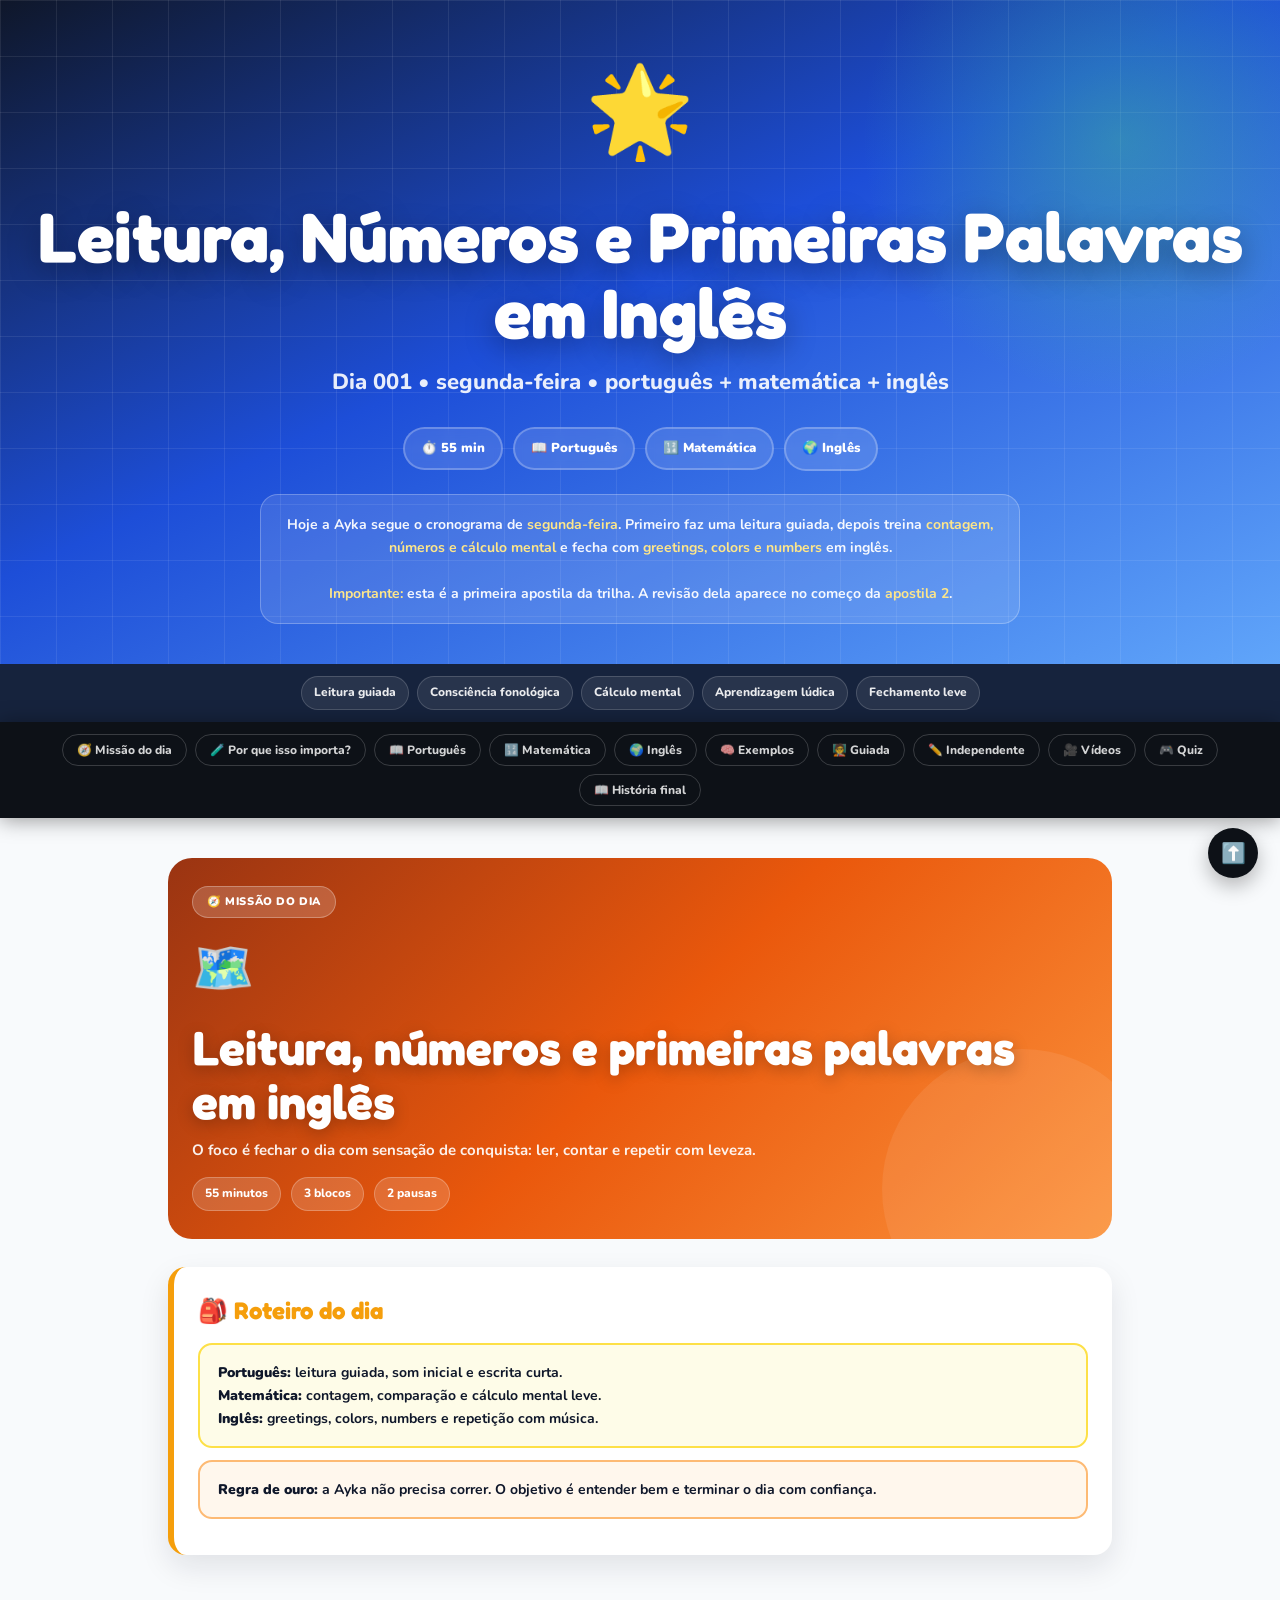
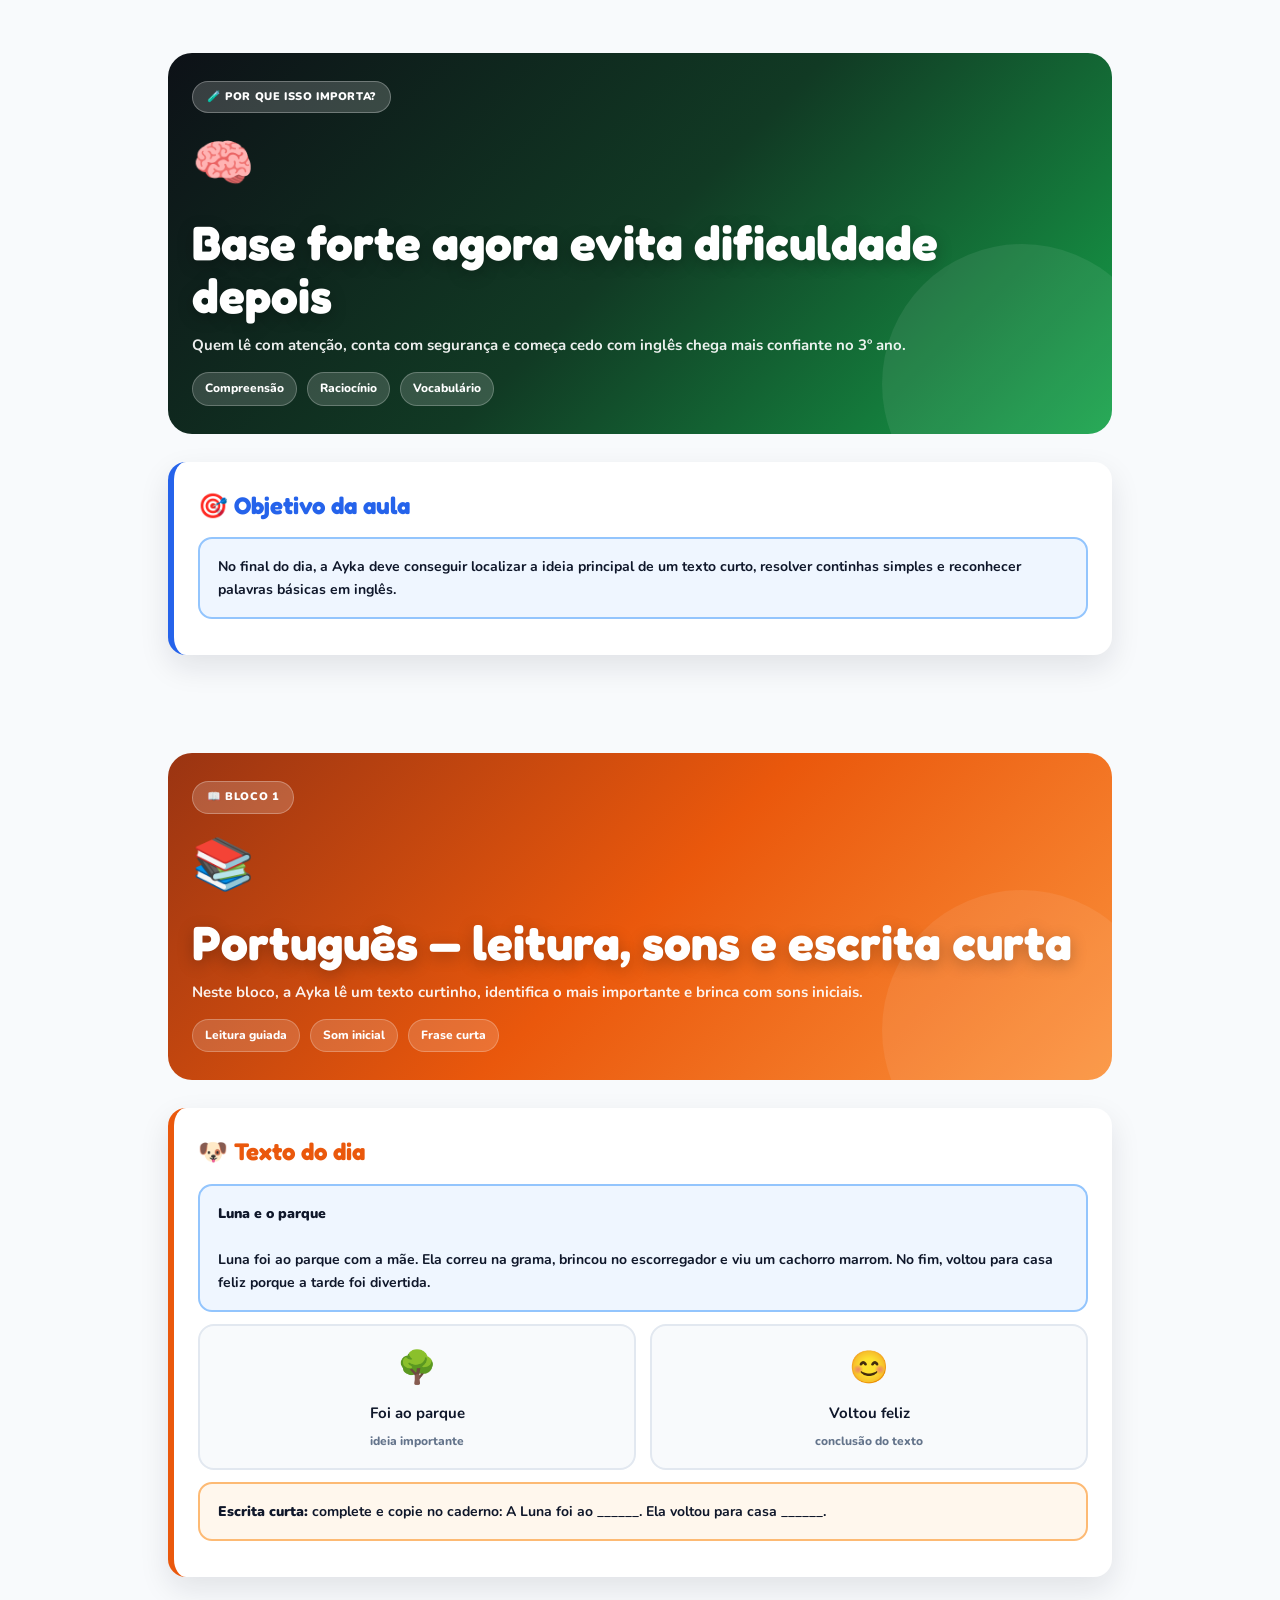
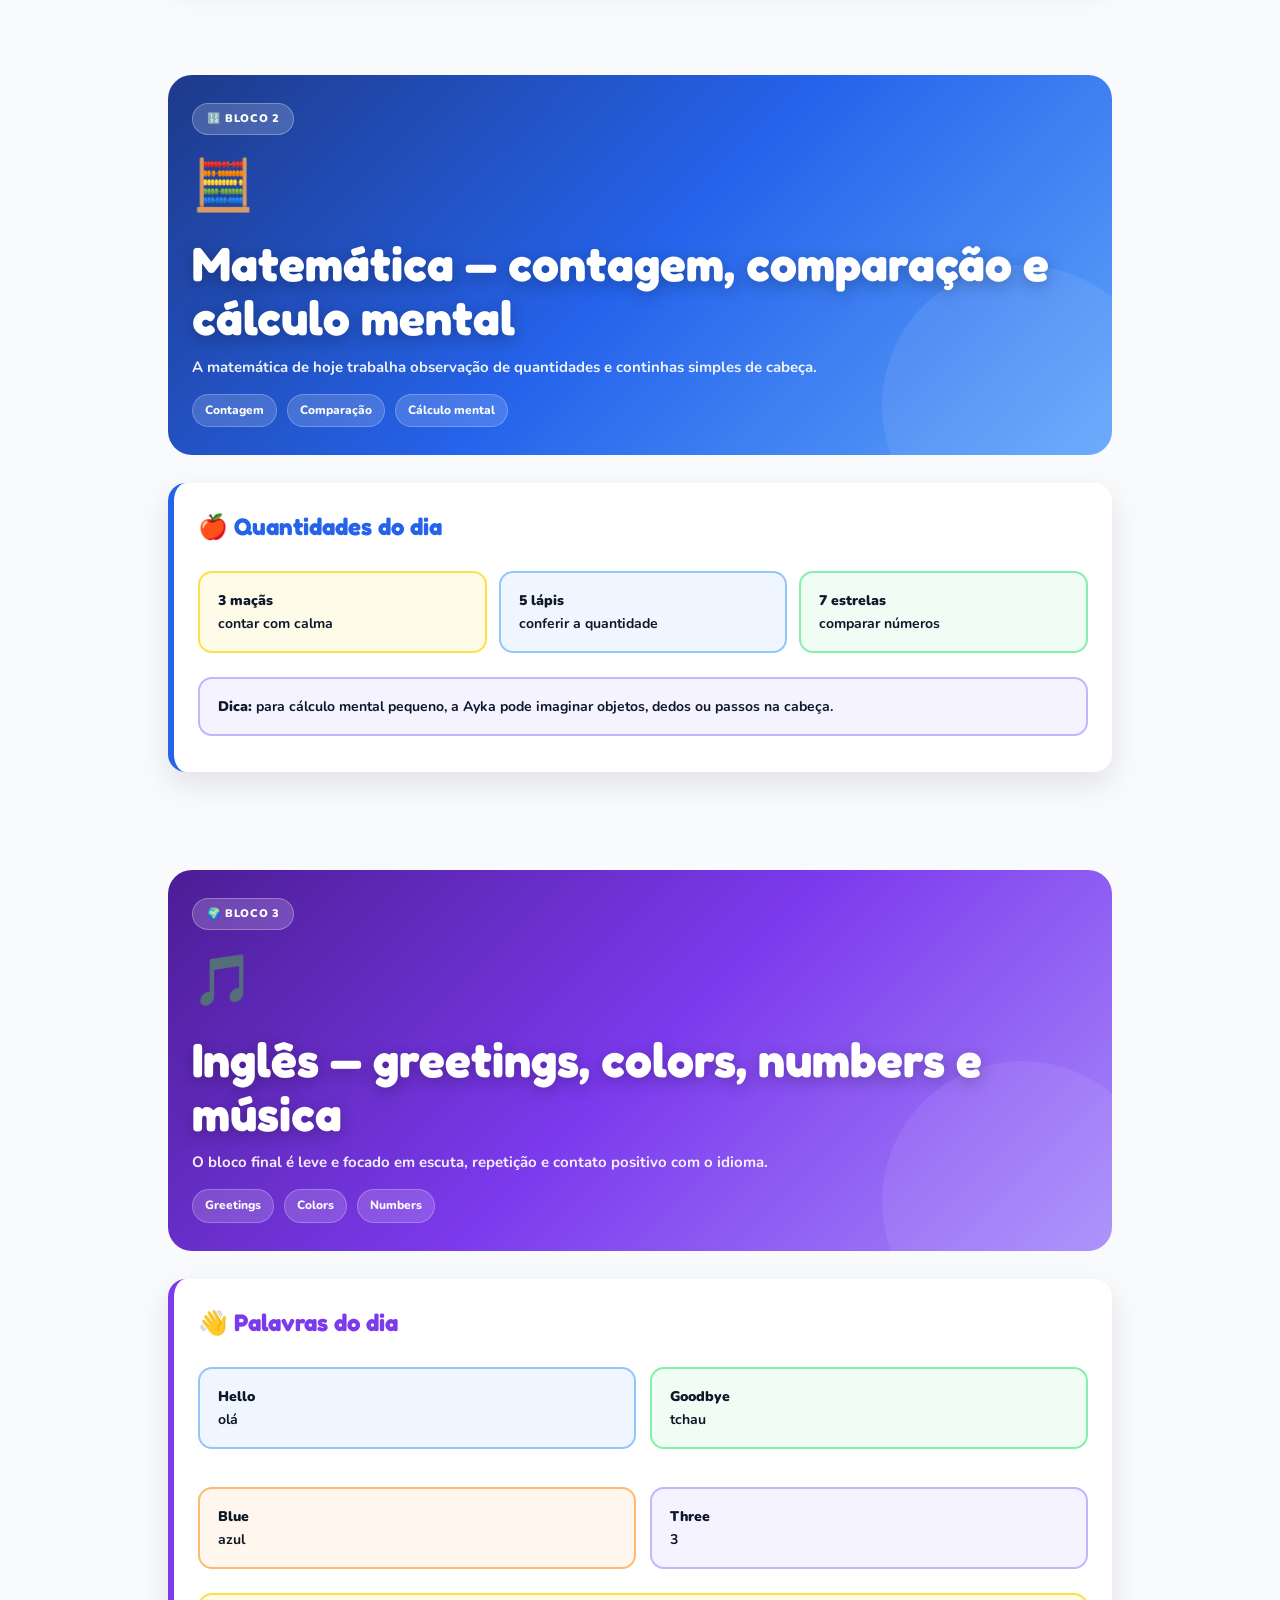
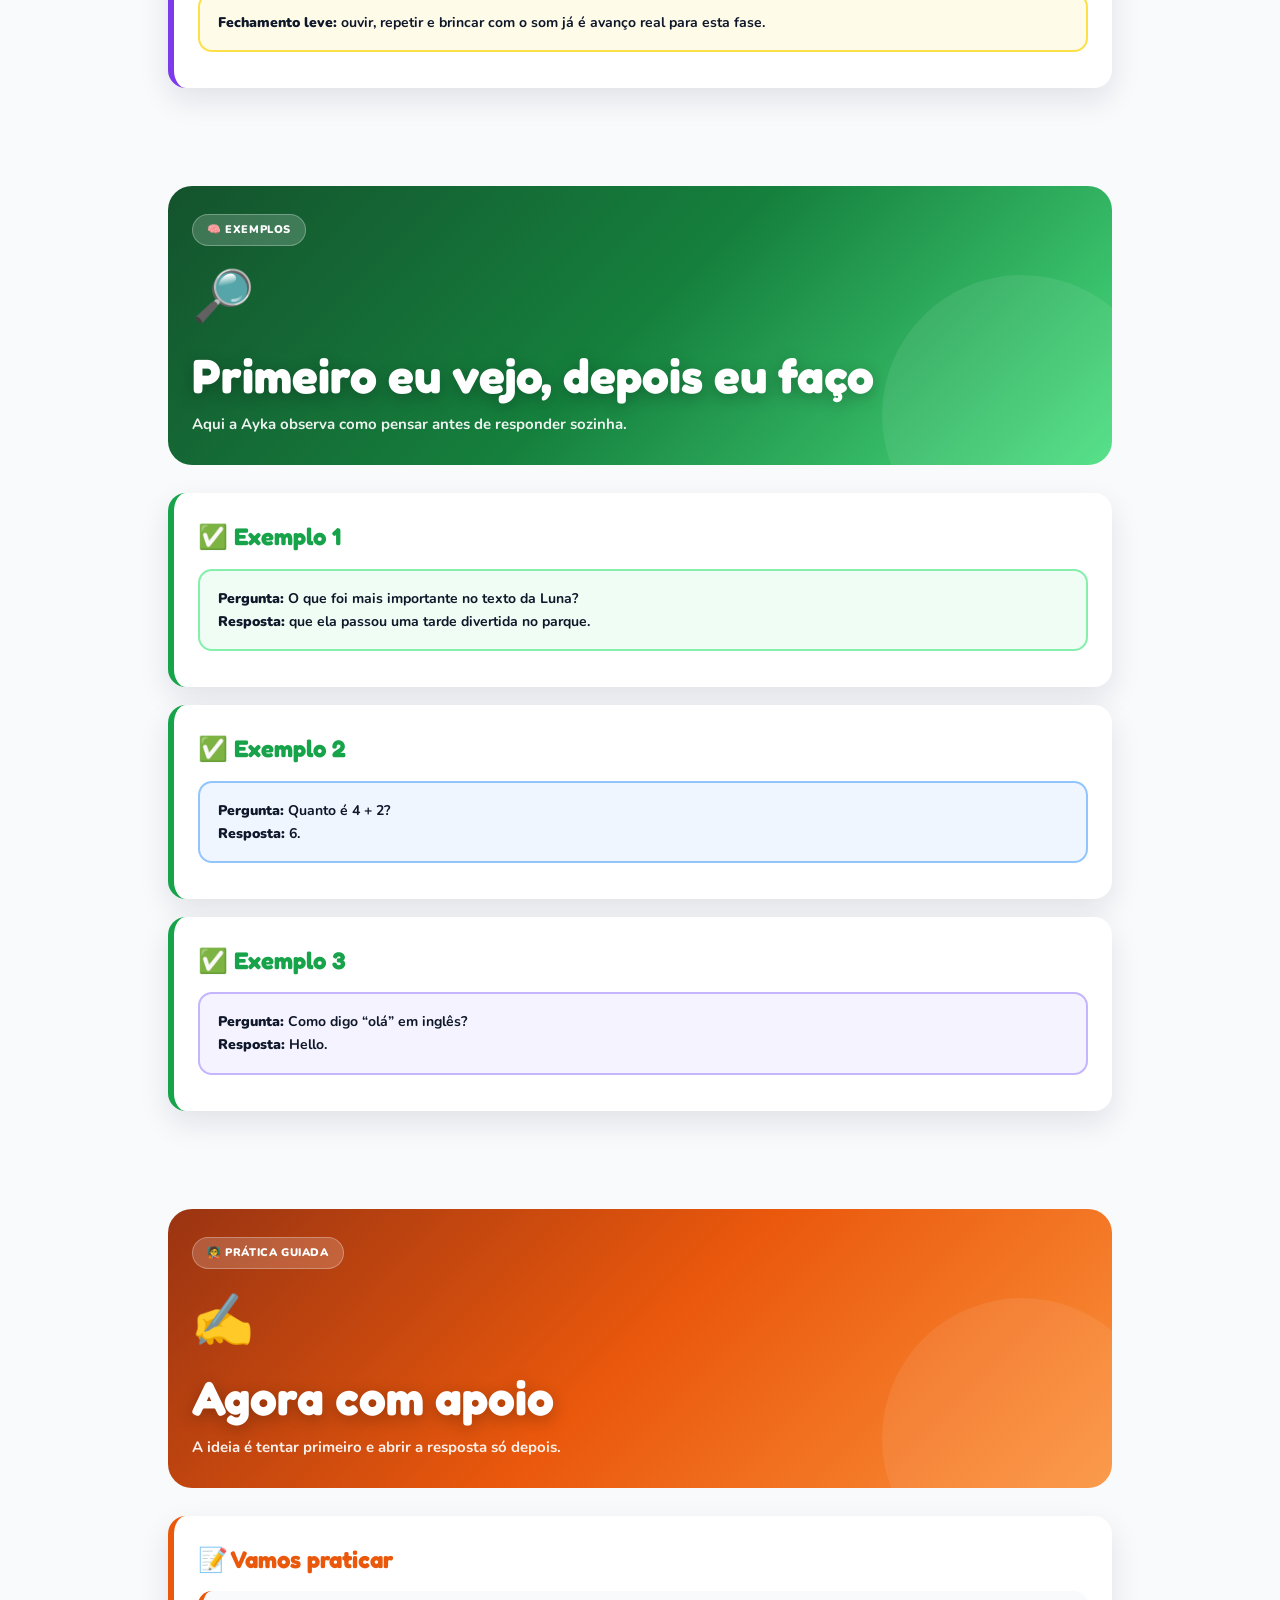
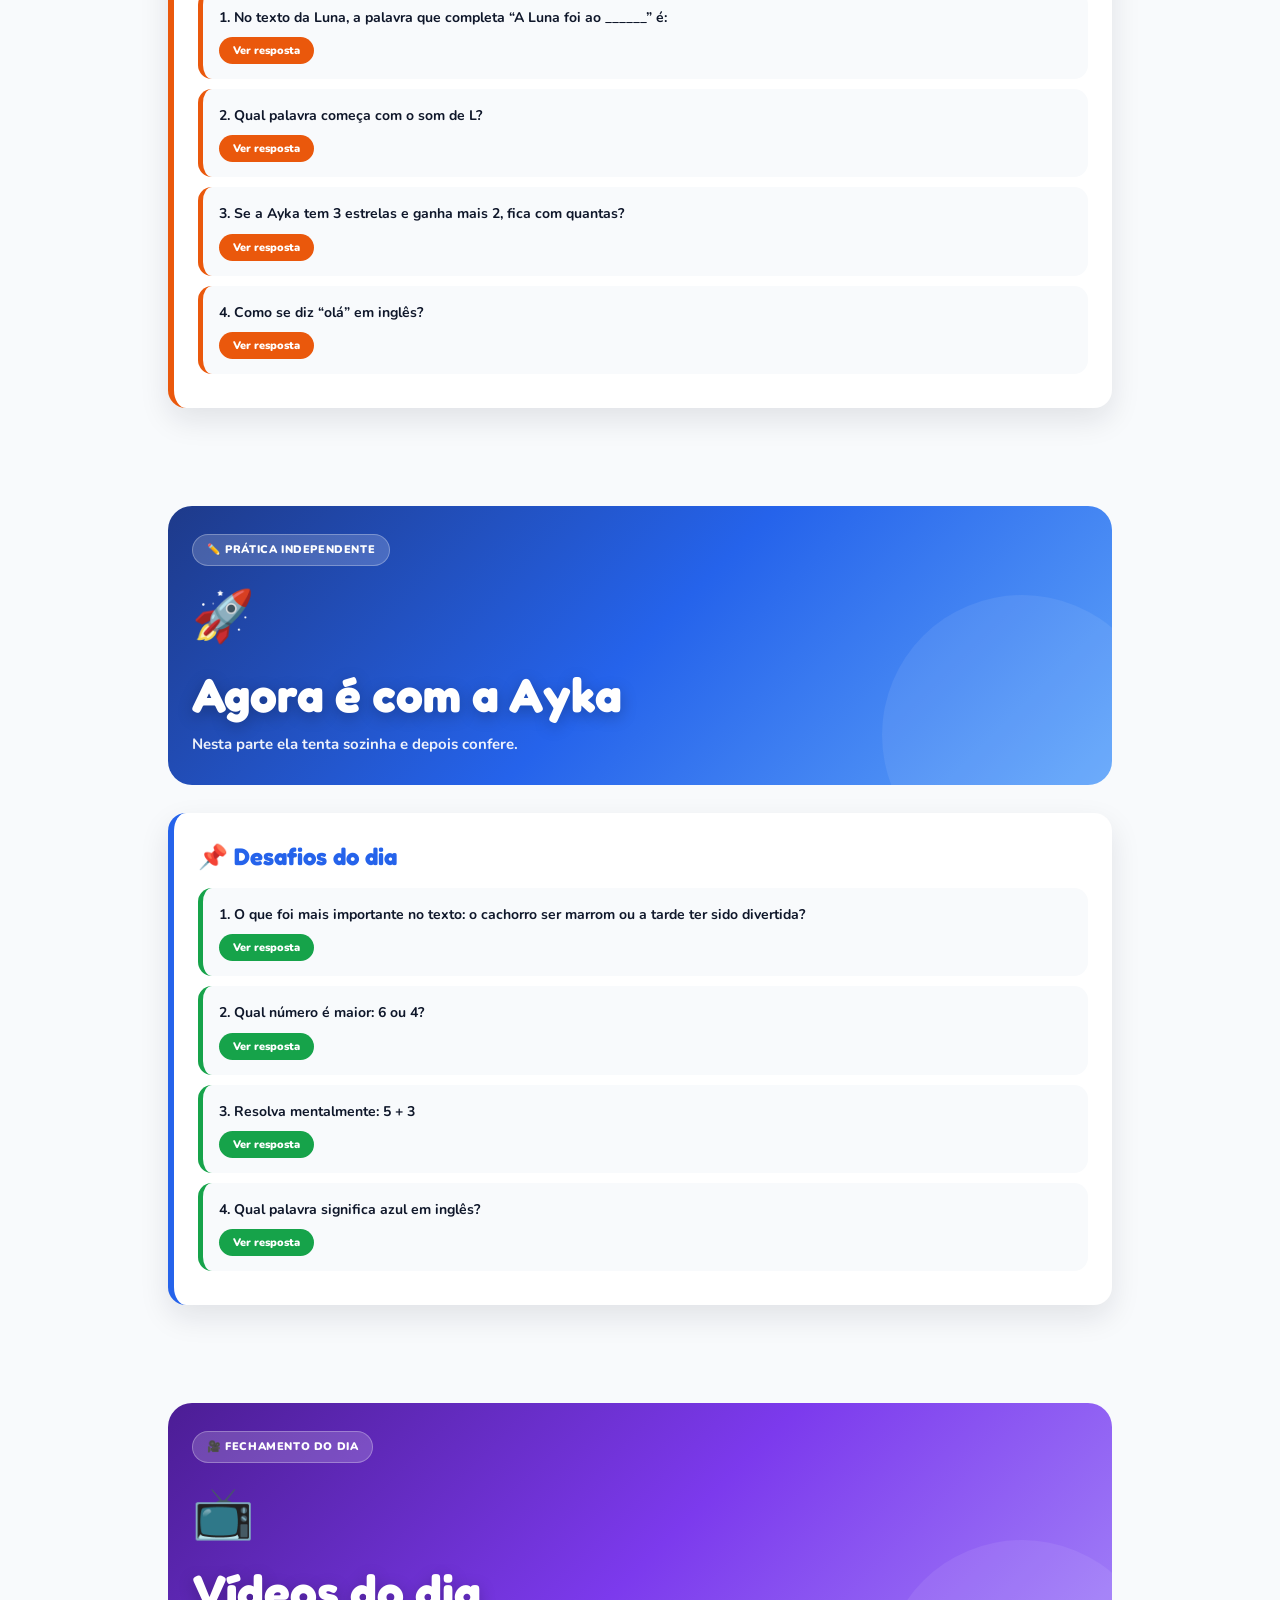
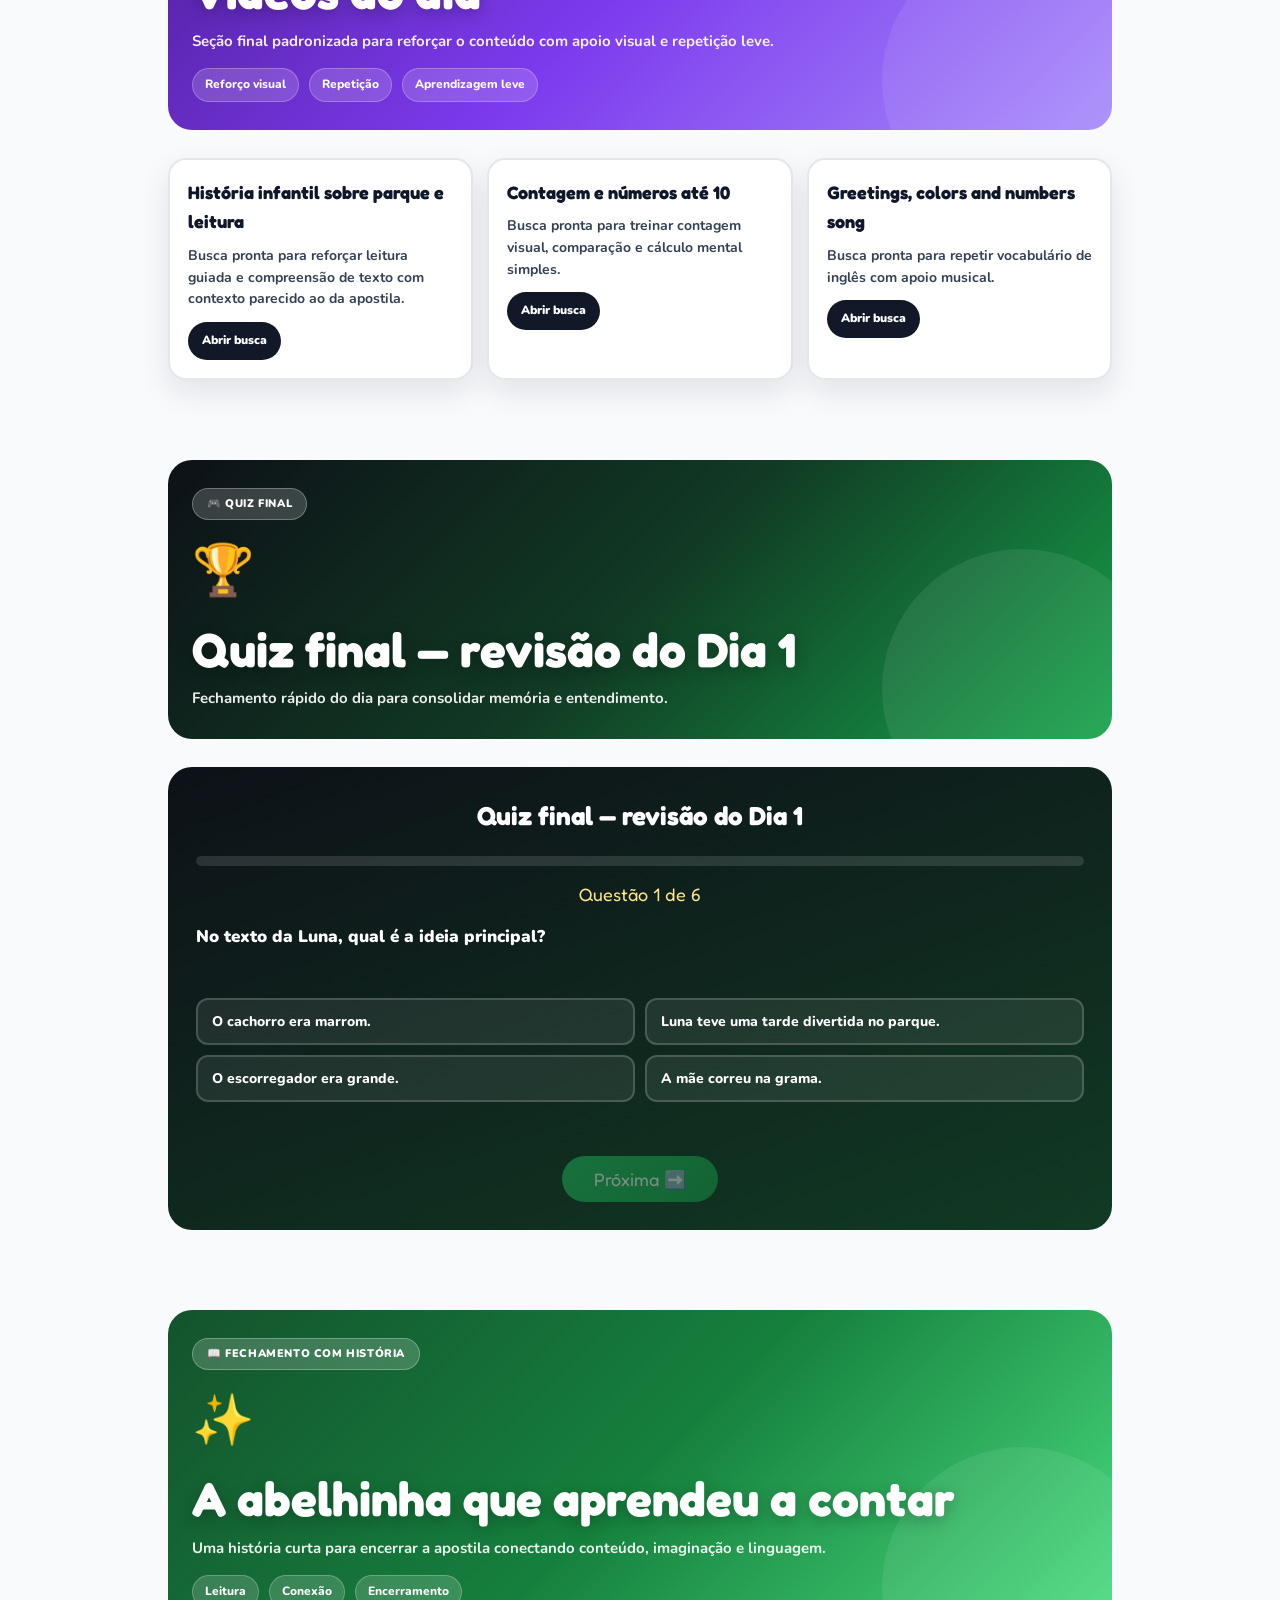
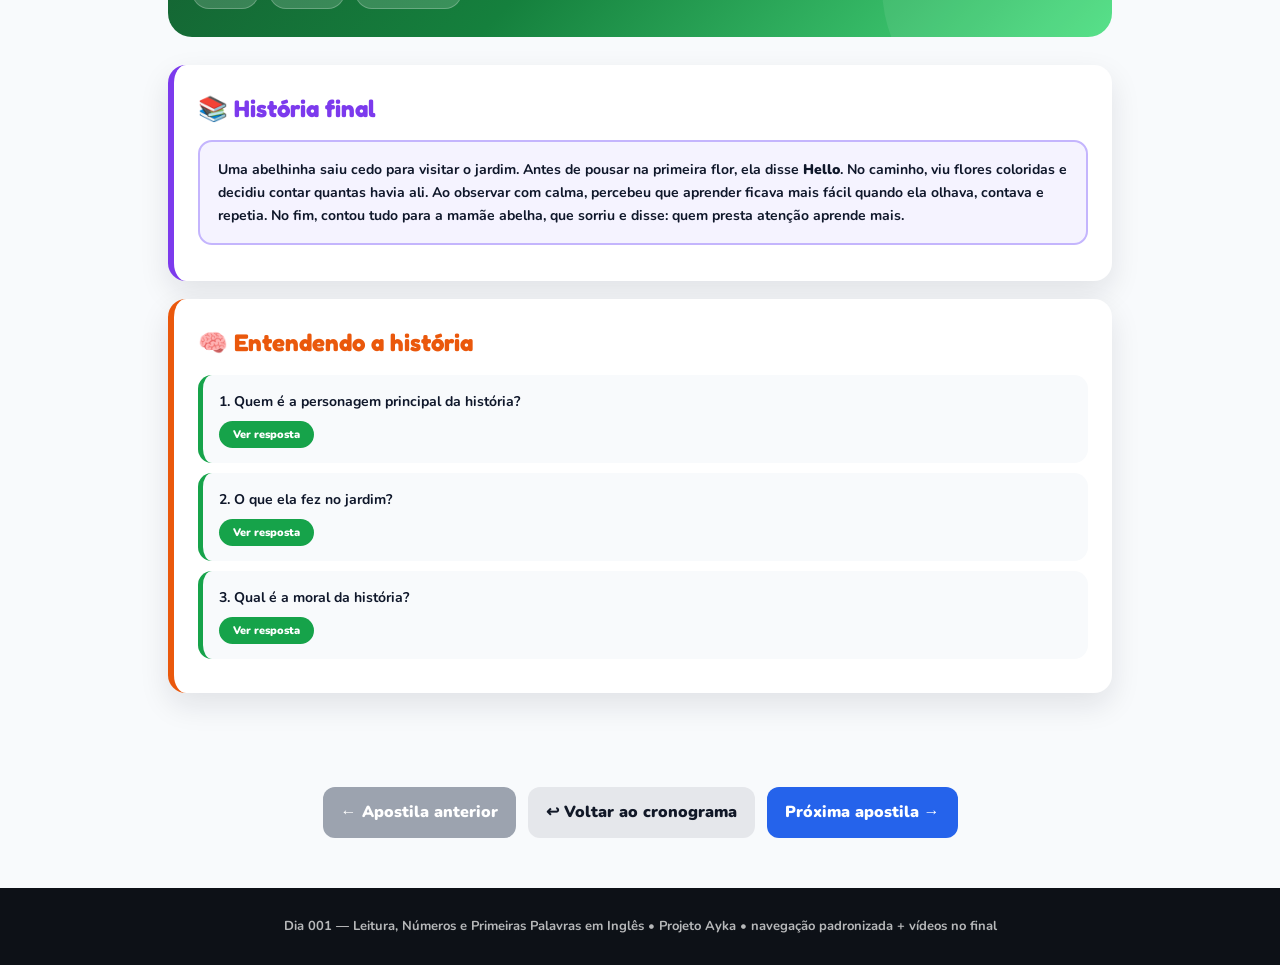
==== commit 4a14aa23: "Add files via upload" ====
--- a/apostilas/dia-001.html
+++ b/apostilas/dia-001.html
@@ -3,116 +3,120 @@
 <head>
   <meta charset="UTF-8" />
   <meta name="viewport" content="width=device-width, initial-scale=1.0" />
-  <script>
-    const APOSTILA = {
-      numero: 1,
-      titulo: "Leitura, Números e Primeiras Palavras em Inglês",
-      disciplina: "Português + Matemática + Inglês",
-      disciplinaIcone: "🌟",
-      semana: 1,
-      fase: "Trilha de aceleração — 2º para o 3º ano",
-      reino: "Reino das Descobertas",
-      reinoIcone: "📚",
-      raridade: "comum",
-      xp: 10,
-      moedas: 3,
-      corPrincipal: "#2563eb",
-      corSecundaria: "#60a5fa"
-    };
-  </script>
   <title>Dia 001 — Leitura, Números e Primeiras Palavras em Inglês | Ayka</title>
   <link rel="preconnect" href="https://fonts.googleapis.com">
   <link rel="preconnect" href="https://fonts.gstatic.com" crossorigin>
   <link href="https://fonts.googleapis.com/css2?family=Fredoka:wght@400;500;600;700&family=Nunito:wght@400;600;700;800;900&display=swap" rel="stylesheet">
   <style>
-    :root{--ink:#0f172a;--navy:#16233d;--blue:#2563eb;--blue2:#60a5fa;--sky:#dbeafe;--green:#16a34a;--lime:#dcfce7;--orange:#ea580c;--amber:#f59e0b;--yellow:#fef3c7;--red:#dc2626;--purple:#7c3aed;--violet:#ede9fe;--gray0:#f8fafc;--gray1:#f1f5f9;--gray2:#e2e8f0;--gray3:#cbd5e1;--gray4:#64748b;--white:#ffffff;--shadow:0 12px 30px rgba(15,23,42,.10)}
-    *{box-sizing:border-box;margin:0;padding:0} html{scroll-behavior:smooth}
+    :root{--ink:#0f172a;--navy:#16233d;--blue:#2563eb;--blue2:#60a5fa;--green:#16a34a;--orange:#ea580c;--amber:#f59e0b;--yellow:#fef3c7;--purple:#7c3aed;--gray0:#f8fafc;--gray2:#e2e8f0;--gray4:#64748b;--white:#ffffff;--shadow:0 12px 30px rgba(15,23,42,.10)}
+    *{box-sizing:border-box;margin:0;padding:0}
+    html{scroll-behavior:smooth}
     body{font-family:'Nunito',sans-serif;background:var(--gray0);color:var(--ink);line-height:1.65}
-    .cover{min-height:100vh;background:linear-gradient(155deg,#0d1117 0%, #113a24 46%, #16a34a 100%);display:flex;flex-direction:column;align-items:center;justify-content:center;text-align:center;padding:40px 24px;position:relative;overflow:hidden}
+    .cover{min-height:72vh;background:linear-gradient(155deg,#0d1117 0%, #113a24 46%, #16a34a 100%);display:flex;flex-direction:column;align-items:center;justify-content:center;text-align:center;padding:40px 24px;position:relative;overflow:hidden}
     .cover-grid{position:absolute;inset:0;background-image:linear-gradient(rgba(255,255,255,.08) 1px, transparent 1px),linear-gradient(90deg, rgba(255,255,255,.08) 1px, transparent 1px);background-size:56px 56px}
-    .cover-glow{position:absolute;width:520px;height:520px;border-radius:50%;background:radial-gradient(circle, rgba(74,222,128,.35), transparent 70%);top:-120px;right:-100px;animation:pulse 7s ease-in-out infinite}
-    @keyframes pulse{0%,100%{transform:scale(1)}50%{transform:scale(1.12)}} @keyframes floaty{0%,100%{transform:translateY(0)}50%{transform:translateY(-10px)}} @keyframes fadeUp{from{opacity:0;transform:translateY(24px)}to{opacity:1;transform:translateY(0)}}
-    .cover-icon{font-size:88px;position:relative;z-index:2;animation:floaty 2.8s ease-in-out infinite;margin-bottom:14px}
-    .cover h1{font-family:'Fredoka',cursive;font-size:clamp(38px,7vw,70px);line-height:1.08;color:#fff;text-shadow:0 8px 30px rgba(0,0,0,.35);position:relative;z-index:2;animation:fadeUp .8s ease .1s both}
-    .cover-sub{margin-top:14px;color:rgba(255,255,255,.9);font-weight:800;font-size:clamp(16px,2.5vw,22px);position:relative;z-index:2;animation:fadeUp .8s ease .3s both}
-    .cover-pills{display:flex;gap:10px;flex-wrap:wrap;justify-content:center;margin-top:26px;position:relative;z-index:2;animation:fadeUp .8s ease .5s both}
+    .cover-glow{position:absolute;width:520px;height:520px;border-radius:50%;background:radial-gradient(circle, rgba(74,222,128,.35), transparent 70%);top:-120px;right:-100px}
+    .cover-icon{font-size:88px;position:relative;z-index:2;margin-bottom:14px}
+    .cover h1{font-family:'Fredoka',cursive;font-size:clamp(38px,7vw,70px);line-height:1.08;color:#fff;text-shadow:0 8px 30px rgba(0,0,0,.35);position:relative;z-index:2}
+    .cover-sub{margin-top:14px;color:rgba(255,255,255,.9);font-weight:800;font-size:clamp(16px,2.5vw,22px);position:relative;z-index:2}
+    .cover-pills{display:flex;gap:10px;flex-wrap:wrap;justify-content:center;margin-top:26px;position:relative;z-index:2}
     .pill{padding:9px 16px;border-radius:999px;font-size:13px;font-weight:900;border:2px solid rgba(255,255,255,.24);color:#fff;background:rgba(255,255,255,.12);backdrop-filter:blur(4px)}
-    .cover-note{margin-top:24px;max-width:760px;padding:18px 22px;border-radius:18px;background:rgba(255,255,255,.12);border:1.5px solid rgba(255,255,255,.25);color:rgba(255,255,255,.94);font-size:14px;font-weight:700;line-height:1.65;position:relative;z-index:2;animation:fadeUp .8s ease .7s both}.cover-note strong{color:#fde68a}
-    .science-bar{background:var(--navy);padding:12px 18px;display:flex;flex-wrap:wrap;justify-content:center;gap:8px}.science-chip{background:rgba(255,255,255,.08);color:rgba(255,255,255,.9);border:1.5px solid rgba(255,255,255,.16);border-radius:999px;padding:6px 12px;font-size:12px;font-weight:800}
+    .cover-note{margin-top:24px;max-width:760px;padding:18px 22px;border-radius:18px;background:rgba(255,255,255,.12);border:1.5px solid rgba(255,255,255,.25);color:rgba(255,255,255,.94);font-size:14px;font-weight:700;line-height:1.65;position:relative;z-index:2}.cover-note strong{color:#fde68a}
+    .science-bar{background:var(--navy);padding:12px 18px;display:flex;flex-wrap:wrap;justify-content:center;gap:8px}
+    .science-chip{background:rgba(255,255,255,.08);color:rgba(255,255,255,.9);border:1.5px solid rgba(255,255,255,.16);border-radius:999px;padding:6px 12px;font-size:12px;font-weight:800}
     .nav{position:sticky;top:0;z-index:200;background:#0d1117;display:flex;flex-wrap:wrap;justify-content:center;gap:8px;padding:12px 14px;box-shadow:0 2px 20px rgba(0,0,0,.4)}
-    .nav button{border:1.5px solid rgba(255,255,255,.18);background:transparent;color:rgba(255,255,255,.82);border-radius:999px;padding:7px 14px;font-family:'Nunito',sans-serif;font-weight:800;font-size:12px;cursor:pointer;transition:.22s ease}.nav button:hover{background:var(--blue);border-color:var(--blue);color:#fff;transform:scale(1.04)}
+    .nav button{border:1.5px solid rgba(255,255,255,.18);background:transparent;color:rgba(255,255,255,.82);border-radius:999px;padding:7px 14px;font-family:'Nunito',sans-serif;font-weight:800;font-size:12px;cursor:pointer;transition:.22s ease}
+    .nav button:hover{background:var(--blue);border-color:var(--blue);color:#fff;transform:scale(1.04)}
     .page{max-width:980px;margin:0 auto;padding:40px 18px}
-    .stage{border-radius:24px;padding:28px 24px;margin-bottom:28px;position:relative;overflow:hidden}.stage::after{content:'';position:absolute;width:280px;height:280px;border-radius:50%;background:rgba(255,255,255,.08);right:-50px;bottom:-90px}
-    .stage.orange{background:linear-gradient(135deg,#9a3412,#ea580c,#fb923c)} .stage.blue{background:linear-gradient(135deg,#065f46,#16a34a,#4ade80)} .stage.purple{background:linear-gradient(135deg,#14532d,#15803d,#4ade80)} .stage.green{background:linear-gradient(135deg,#1e3a8a,#2563eb,#60a5fa)} .stage.dark{background:linear-gradient(135deg,#0d1117,#113a24,#16a34a)}
+    .stage{border-radius:24px;padding:28px 24px;margin-bottom:28px;position:relative;overflow:hidden}
+    .stage::after{content:'';position:absolute;width:280px;height:280px;border-radius:50%;background:rgba(255,255,255,.08);right:-50px;bottom:-90px}
+    .stage.orange{background:linear-gradient(135deg,#9a3412,#ea580c,#fb923c)}
+    .stage.blue{background:linear-gradient(135deg,#1e3a8a,#2563eb,#60a5fa)}
+    .stage.purple{background:linear-gradient(135deg,#4c1d95,#7c3aed,#a78bfa)}
+    .stage.green{background:linear-gradient(135deg,#14532d,#15803d,#4ade80)}
+    .stage.dark{background:linear-gradient(135deg,#0d1117,#113a24,#16a34a)}
     .stage-badge{display:inline-flex;align-items:center;gap:6px;background:rgba(255,255,255,.18);color:#fff;border:1.5px solid rgba(255,255,255,.28);padding:6px 14px;border-radius:999px;font-size:11px;font-weight:900;letter-spacing:.6px;text-transform:uppercase;margin-bottom:10px}
-    .stage-icon{font-size:50px;margin-bottom:10px;display:block;animation:floaty 2.6s ease-in-out infinite;position:relative;z-index:1}
+    .stage-icon{font-size:50px;margin-bottom:10px;display:block;position:relative;z-index:1}
     .stage h2{font-family:'Fredoka',cursive;font-size:clamp(28px,4vw,48px);color:#fff;line-height:1.12;text-shadow:0 4px 16px rgba(0,0,0,.25);position:relative;z-index:1}
-    .stage p{margin-top:10px;color:rgba(255,255,255,.92);font-size:15px;font-weight:700;position:relative;z-index:1}.stage-tags{display:flex;flex-wrap:wrap;gap:10px;margin-top:14px;position:relative;z-index:1}.stage-tag{background:rgba(255,255,255,.16);color:#fff;border:1.5px solid rgba(255,255,255,.24);border-radius:999px;padding:6px 12px;font-size:12px;font-weight:800}
-    .card{background:var(--white);border-radius:18px;padding:24px;margin-bottom:18px;box-shadow:var(--shadow)} .card h3{font-family:'Fredoka',cursive;font-size:24px;margin-bottom:12px;display:flex;align-items:center;gap:8px}
-    .card.bc{border-left:6px solid var(--orange)} .card.bc h3{color:var(--orange)} .card.bp{border-left:6px solid var(--blue)} .card.bp h3{color:var(--blue)} .card.ba{border-left:6px solid var(--purple)} .card.ba h3{color:var(--purple)} .card.bg{border-left:6px solid var(--green)} .card.bg h3{color:var(--green)} .card.bo{border-left:6px solid var(--amber)} .card.bo h3{color:var(--amber)} .card.br{border-left:6px solid var(--red)} .card.br h3{color:var(--red)}
-    .cpa-label{display:inline-flex;align-items:center;gap:6px;padding:5px 12px;border-radius:999px;font-size:11px;font-weight:900;letter-spacing:.6px;text-transform:uppercase;margin-bottom:10px}.cpa-c{background:#fff7ed;color:#9a3412;border:2px solid #fb923c}.cpa-p{background:#eff6ff;color:#1e3a8a;border:2px solid #93c5fd}.cpa-a{background:#f5f3ff;color:#4c1d95;border:2px solid #c4b5fd}
-    .info{border-radius:14px;padding:16px 18px;margin:12px 0;font-size:14px;font-weight:700;line-height:1.65}.info strong{font-weight:900}.info.yellow{background:#fefce8;border:2px solid #fde047}.info.blue{background:#eff6ff;border:2px solid #93c5fd}.info.green{background:#f0fdf4;border:2px solid #86efac}.info.orange{background:#fff7ed;border:2px solid #fdba74}.info.purple{background:#f5f3ff;border:2px solid #c4b5fd}.info.red{background:#fef2f2;border:2px solid #fca5a5}
-    .grid-2{display:grid;grid-template-columns:1fr 1fr;gap:14px;margin:12px 0}.grid-3{display:grid;grid-template-columns:repeat(3,1fr);gap:12px;margin:12px 0}
-    .bubble-card{background:var(--gray0);border:2px solid var(--gray2);border-radius:16px;padding:16px;text-align:center;transition:.2s ease;cursor:pointer;min-height:110px;display:flex;flex-direction:column;justify-content:center;align-items:center;gap:6px}.bubble-card:hover{transform:translateY(-2px) scale(1.01);border-color:var(--blue);background:#ecfdf5}.bubble-card strong{font-size:15px;color:var(--ink)}.bubble-card small{color:var(--gray4);font-size:12px;font-weight:800}
-    .sun-wrap{background:linear-gradient(135deg,#ecfdf5,#dcfce7);border:2.5px solid #86efac;border-radius:18px;padding:24px;margin:16px 0;text-align:center}.sun-core{width:160px;height:160px;border-radius:50%;background:linear-gradient(135deg,#16a34a,#4ade80);color:#fff;display:flex;align-items:center;justify-content:center;text-align:center;margin:0 auto 20px;padding:18px;font-family:'Fredoka',cursive;font-size:22px;line-height:1.2;box-shadow:0 0 0 10px rgba(22,163,74,.12)}.orbit-grid{display:grid;grid-template-columns:repeat(2,1fr);gap:12px}.orbit{background:#fff;border:2px dashed #86efac;border-radius:14px;padding:14px;font-size:14px;font-weight:800;color:#166534}
-    .steps{list-style:none;counter-reset:step}.steps li{counter-increment:step;display:flex;align-items:flex-start;gap:12px;margin-bottom:13px;font-size:14px;font-weight:700}.steps li::before{content:counter(step);width:32px;height:32px;border-radius:50%;flex-shrink:0;display:flex;align-items:center;justify-content:center;font-family:'Fredoka',cursive;color:#fff;background:var(--blue)}.steps.purple li::before{background:var(--purple)}
-    .worked,.guided,.independent{border-radius:18px;padding:22px;margin:16px 0;position:relative}.worked{background:linear-gradient(135deg,#f8fafc,#ecfdf5);border:2px solid var(--gray2)}.worked::before{content:'Exemplo resolvido';position:absolute;top:-12px;left:18px;background:var(--blue);color:#fff;padding:4px 14px;border-radius:999px;font-size:11px;font-weight:900;letter-spacing:.5px;text-transform:uppercase}.guided{background:linear-gradient(135deg,#fff7ed,#ffedd5);border:2px solid #fdba74}.guided::before{content:'Prática guiada';position:absolute;top:-12px;left:18px;background:var(--orange);color:#fff;padding:4px 14px;border-radius:999px;font-size:11px;font-weight:900;letter-spacing:.5px;text-transform:uppercase}.independent{background:#fff;border:2px solid var(--gray2)}.independent::before{content:'Prática independente';position:absolute;top:-12px;left:18px;background:var(--green);color:#fff;padding:4px 14px;border-radius:999px;font-size:11px;font-weight:900;letter-spacing:.5px;text-transform:uppercase}
-    .question{background:var(--gray0);border-left:5px solid var(--gray3);border-radius:14px;padding:15px 16px;margin-bottom:10px;font-size:14px;font-weight:700;line-height:1.65;cursor:pointer;transition:.2s ease}.question:hover{transform:translateX(4px);background:#f8fbff}.question.blue{border-left-color:var(--blue)} .question.orange{border-left-color:var(--orange)} .question.green{border-left-color:var(--green)} .question.purple{border-left-color:var(--purple)}
-    .show-btn{border:none;border-radius:999px;padding:6px 14px;font-family:'Nunito',sans-serif;font-weight:900;font-size:11px;cursor:pointer;margin-top:8px;color:#fff;background:var(--blue)} .show-btn.orange{background:var(--orange)} .show-btn.green{background:var(--green)} .show-btn.purple{background:var(--purple)}
-    .answer{display:none;margin-top:10px;border-radius:12px;padding:12px 14px;background:#f0fdf4;border:2px solid #86efac;color:#166534;font-size:13px;font-weight:800;line-height:1.6}.answer.show{display:block}
-    .stars{display:flex;align-items:center;gap:6px;width:fit-content;margin:14px 0;padding:8px 18px;border-radius:999px;border:2px solid #fde047;background:var(--yellow);font-weight:900}.star{font-size:20px;cursor:pointer;user-select:none;transition:.2s ease}.star:hover{transform:scale(1.2)} .star.off{filter:grayscale(1) opacity(.35)}
-    .memory-grid{display:grid;grid-template-columns:1fr 1fr;gap:12px;margin:16px 0}.memory-card{background:#fff;border:2px solid var(--gray2);border-radius:14px;padding:16px;font-size:14px;font-weight:800;cursor:pointer;transition:.2s ease;text-align:center}.memory-card:hover{transform:translateY(-2px);border-color:var(--purple);background:#f5f3ff}
-    .quiz-wrap{background:linear-gradient(160deg,#0d1117,#113a24);border-radius:24px;padding:28px;margin-top:24px}.quiz-wrap h3{color:#fff;text-align:center;font-family:'Fredoka',cursive;font-size:26px;margin-bottom:18px}.quiz-bar-wrap{height:10px;background:rgba(255,255,255,.12);border-radius:999px;overflow:hidden;margin-bottom:14px}.quiz-bar{height:100%;width:0;background:linear-gradient(90deg,#22c55e,#4ade80);transition:.35s ease}.quiz-score{text-align:center;color:#fde68a;font-family:'Fredoka',cursive;font-size:18px;margin-bottom:14px}.quiz-question{color:#fff;font-size:17px;font-weight:900;min-height:58px;line-height:1.5;margin-bottom:16px}.quiz-options{display:grid;grid-template-columns:1fr 1fr;gap:10px;margin-bottom:16px}.quiz-option{border:2px solid rgba(255,255,255,.18);background:rgba(255,255,255,.08);color:#fff;border-radius:12px;padding:12px 14px;font-family:'Nunito',sans-serif;font-size:14px;font-weight:800;cursor:pointer;text-align:left;transition:.2s ease}.quiz-option:hover:not(:disabled){background:rgba(255,255,255,.15);transform:scale(1.01)}.quiz-option.correct{background:rgba(34,197,94,.28);border-color:#22c55e}.quiz-option.wrong{background:rgba(220,38,38,.28);border-color:#dc2626}.quiz-feedback{min-height:26px;text-align:center;font-size:16px;font-weight:900;margin-bottom:12px}.quiz-next{display:block;margin:0 auto;border:none;border-radius:999px;padding:12px 32px;font-family:'Fredoka',cursive;font-size:18px;color:#fff;background:linear-gradient(135deg,#22c55e,#16a34a);cursor:pointer;transition:.2s ease;box-shadow:0 6px 20px rgba(34,197,94,.24)}.quiz-next:hover{transform:scale(1.04)}.quiz-next:disabled{opacity:.45;cursor:not-allowed;transform:none}
-    .nav-bottom{display:flex;justify-content:center;gap:12px;flex-wrap:wrap;margin:36px 0 10px}.nav-bottom a{display:inline-block;text-decoration:none;border-radius:12px;padding:12px 18px;font-weight:900;transition:.2s ease}.btn-back{background:#e5e7eb;color:#111827}.btn-back:hover{background:#d1d5db}.btn-next{background:var(--blue);color:#fff}.btn-next:hover{background:#15803d}.btn-next.disabled{background:#9ca3af;pointer-events:none;cursor:not-allowed}
-    .top-btn{position:fixed;right:22px;bottom:22px;width:50px;height:50px;border-radius:50%;border:none;background:#0d1117;color:#fff;font-size:20px;cursor:pointer;box-shadow:0 8px 20px rgba(0,0,0,.28);z-index:300;transition:.2s ease}.top-btn:hover{background:var(--blue);transform:scale(1.08)}
-    .footer{background:#0d1117;color:rgba(255,255,255,.6);text-align:center;padding:28px 20px;font-size:13px;font-weight:700;margin-top:50px}
-
-    .sound-toggle{position:fixed;left:22px;bottom:22px;z-index:320;border:none;border-radius:999px;padding:12px 16px;background:#fff;color:#0f172a;font-weight:900;font-family:'Nunito',sans-serif;box-shadow:0 8px 20px rgba(0,0,0,.18);cursor:pointer;transition:.2s ease}
-    .sound-toggle:hover{transform:scale(1.05)}
-    .sound-toggle.off{opacity:.72}
-    .celebration-layer{position:fixed;inset:0;pointer-events:none;overflow:hidden;z-index:310}
-    .confetti{position:absolute;width:10px;height:16px;border-radius:4px;opacity:.95;animation:confettiFall 1200ms linear forwards}
-    .burst-ring{position:absolute;width:18px;height:18px;border:3px solid rgba(255,255,255,.95);border-radius:50%;animation:burstRing 700ms ease-out forwards}
-    .feedback-pop{animation:feedbackPop .45s ease}
-    .option-bounce{animation:optionBounce .36s ease}
-    @keyframes confettiFall{0%{transform:translateY(-20px) rotate(0deg) scale(1);opacity:1}100%{transform:translateY(110vh) rotate(540deg) scale(.85);opacity:0}}
-    @keyframes burstRing{0%{transform:scale(.4);opacity:.95}100%{transform:scale(7);opacity:0}}
-    @keyframes feedbackPop{0%{transform:scale(.88)}60%{transform:scale(1.08)}100%{transform:scale(1)}}
-    @keyframes optionBounce{0%{transform:scale(1)}50%{transform:scale(1.04)}100%{transform:scale(1)}}
-
-    @media(max-width:760px){.grid-2,.grid-3,.memory-grid,.quiz-options,.orbit-grid{grid-template-columns:1fr}.cover h1{font-size:44px}.stage h2{font-size:32px}.quiz-wrap{padding:22px}.sound-toggle{left:14px;bottom:14px;padding:10px 14px;font-size:13px}}
-  </style>
+    .stage p{margin-top:10px;color:rgba(255,255,255,.92);font-size:15px;font-weight:700;position:relative;z-index:1}
+    .stage-tags{display:flex;flex-wrap:wrap;gap:10px;margin-top:14px;position:relative;z-index:1}
+    .stage-tag{background:rgba(255,255,255,.16);color:#fff;border:1.5px solid rgba(255,255,255,.24);border-radius:999px;padding:6px 12px;font-size:12px;font-weight:800}
+    .card{background:var(--white);border-radius:18px;padding:24px;margin-bottom:18px;box-shadow:var(--shadow)}
+    .card h3{font-family:'Fredoka',cursive;font-size:24px;margin-bottom:12px;display:flex;align-items:center;gap:8px}
+    .card.bc{border-left:6px solid var(--orange)} .card.bc h3{color:var(--orange)}
+    .card.bp{border-left:6px solid var(--blue)} .card.bp h3{color:var(--blue)}
+    .card.ba{border-left:6px solid var(--purple)} .card.ba h3{color:var(--purple)}
+    .card.bg{border-left:6px solid var(--green)} .card.bg h3{color:var(--green)}
+    .card.bo{border-left:6px solid var(--amber)} .card.bo h3{color:var(--amber)}
+    .info{border-radius:14px;padding:16px 18px;margin:12px 0;font-size:14px;font-weight:700;line-height:1.65}
+    .info strong{font-weight:900}
+    .info.yellow{background:#fefce8;border:2px solid #fde047}
+    .info.blue{background:#eff6ff;border:2px solid #93c5fd}
+    .info.green{background:#f0fdf4;border:2px solid #86efac}
+    .info.orange{background:#fff7ed;border:2px solid #fdba74}
+    .info.purple{background:#f5f3ff;border:2px solid #c4b5fd}
+    .grid-2{display:grid;grid-template-columns:1fr 1fr;gap:14px;margin:12px 0}
+    .grid-3{display:grid;grid-template-columns:repeat(3,1fr);gap:12px;margin:12px 0}
+    .bubble-card{background:var(--gray0);border:2px solid var(--gray2);border-radius:16px;padding:16px;text-align:center;transition:.2s ease;cursor:pointer;min-height:110px;display:flex;flex-direction:column;justify-content:center;align-items:center;gap:6px}
+    .bubble-card:hover{transform:translateY(-2px) scale(1.01);border-color:var(--blue);background:#ecfdf5}
+    .bubble-card strong{font-size:15px;color:var(--ink)}
+    .bubble-card small{color:var(--gray4);font-size:12px;font-weight:800}
+    .question{background:var(--gray0);border-left:5px solid var(--gray2);border-radius:14px;padding:15px 16px;margin-bottom:10px;font-size:14px;font-weight:700;line-height:1.65;cursor:pointer;transition:.2s ease}
+    .question:hover{transform:translateX(4px);background:#f8fbff}
+    .question.orange{border-left-color:var(--orange)}
+    .question.green{border-left-color:var(--green)}
+    .show-btn{border:none;border-radius:999px;padding:6px 14px;font-family:'Nunito',sans-serif;font-weight:900;font-size:11px;cursor:pointer;margin-top:8px;color:#fff;background:var(--blue)}
+    .show-btn.orange{background:var(--orange)}
+    .show-btn.green{background:var(--green)}
+    .answer{display:none;margin-top:10px;border-radius:12px;padding:12px 14px;background:#f0fdf4;border:2px solid #86efac;color:#166534;font-size:13px;font-weight:800;line-height:1.6}
+    .answer.show{display:block}
+    .quiz-wrap{background:linear-gradient(160deg,#0d1117,#113a24);border-radius:24px;padding:28px;margin-top:24px}
+    .quiz-wrap h3{color:#fff;text-align:center;font-family:'Fredoka',cursive;font-size:26px;margin-bottom:18px}
+    .quiz-bar-wrap{height:10px;background:rgba(255,255,255,.12);border-radius:999px;overflow:hidden;margin-bottom:14px}
+    .quiz-bar{height:100%;width:0;background:linear-gradient(90deg,#22c55e,#4ade80);transition:.35s ease}
+    .quiz-score{text-align:center;color:#fde68a;font-family:'Fredoka',cursive;font-size:18px;margin-bottom:14px}
+    .quiz-question{color:#fff;font-size:17px;font-weight:900;min-height:58px;line-height:1.5;margin-bottom:16px}
+    .quiz-options{display:grid;grid-template-columns:1fr 1fr;gap:10px;margin-bottom:16px}
+    .quiz-option{border:2px solid rgba(255,255,255,.18);background:rgba(255,255,255,.08);color:#fff;border-radius:12px;padding:12px 14px;font-family:'Nunito',sans-serif;font-size:14px;font-weight:800;cursor:pointer;text-align:left;transition:.2s ease}
+    .quiz-option:hover:not(:disabled){background:rgba(255,255,255,.15);transform:scale(1.01)}
+    .quiz-option.correct{background:rgba(34,197,94,.28);border-color:#22c55e}
+    .quiz-option.wrong{background:rgba(220,38,38,.28);border-color:#dc2626}
+    .quiz-feedback{min-height:26px;text-align:center;font-size:16px;font-weight:900;margin-bottom:12px}
+    .quiz-next{display:block;margin:0 auto;border:none;border-radius:999px;padding:12px 32px;font-family:'Fredoka',cursive;font-size:18px;color:#fff;background:linear-gradient(135deg,#22c55e,#16a34a);cursor:pointer;transition:.2s ease}
+    .quiz-next:hover{transform:scale(1.04)}
+    .quiz-next:disabled{opacity:.45;cursor:not-allowed;transform:none}
+    .videos-grid{display:grid;grid-template-columns:repeat(auto-fit,minmax(230px,1fr));gap:14px}
+    .video-card{background:var(--white);border-radius:18px;padding:18px;box-shadow:var(--shadow);border:2px solid #e5e7eb}
+    .video-card h4{font-family:'Fredoka',cursive;font-size:18px;margin-bottom:8px}
+    .video-card p{font-size:14px;font-weight:700;color:#334155;line-height:1.55;margin-bottom:12px}
+    .video-link{display:inline-block;text-decoration:none;border-radius:999px;padding:9px 14px;background:#111827;color:#fff;font-weight:900;font-size:12px}
+    .nav-bottom{display:flex;justify-content:center;gap:12px;flex-wrap:wrap;margin:36px 0 10px}
+    .nav-bottom a,.nav-bottom span{display:inline-block;text-decoration:none;border-radius:12px;padding:12px 18px;font-weight:900;transition:.2s ease}
+    .btn-secondary{background:#e5e7eb;color:#111827}
+    .btn-secondary:hover{background:#d1d5db}
+    .btn-primary{background:var(--blue);color:#fff}
+    .btn-primary:hover{background:#1d4ed8}
+    .btn-disabled{background:#9ca3af;color:#fff;pointer-events:none;cursor:not-allowed}
+    .top-btn{position:fixed;right:22px;bottom:22px;width:50px;height:50px;border-radius:50%;border:none;background:#0d1117;color:#fff;font-size:20px;cursor:pointer;box-shadow:0 8px 20px rgba(0,0,0,.28);z-index:300}
+    .top-btn:hover{background:var(--blue)}
+    .footer{background:#0d1117;color:rgba(255,255,255,.7);text-align:center;padding:28px 20px;font-size:13px;font-weight:700;margin-top:50px}
+    @media(max-width:760px){.grid-2,.grid-3,.quiz-options,.videos-grid{grid-template-columns:1fr}.cover h1{font-size:44px}.stage h2{font-size:32px}.quiz-wrap{padding:22px}}
+</style>
 </head>
-<body>
-  <div class="cover" id="top" style="background:linear-gradient(155deg,#0f172a 0%, #1d4ed8 46%, #60a5fa 100%)">
+<body id="top">
+  <div class="cover" style="background:linear-gradient(155deg,#0f172a 0%, #1d4ed8 46%, #60a5fa 100%)">
     <div class="cover-grid"></div>
-    <div class="cover-glow" style="background:radial-gradient(circle, rgba(96,165,250,.35), transparent 70%)"></div>
-    <div class="cover-icon" id="coverIcon">🌟</div>
-    <h1 id="coverTitle">Leitura, Números e Primeiras Palavras em Inglês</h1>
-    <p class="cover-sub" id="coverSubtitle">Dia 001 • segunda-feira • português + matemática + inglês</p>
+    <div class="cover-glow"></div>
+    <div class="cover-icon">🌟</div>
+    <h1>Leitura, Números e Primeiras Palavras em Inglês</h1>
+    <p class="cover-sub">Dia 001 • segunda-feira • português + matemática + inglês</p>
     <div class="cover-pills">
-      <span class="pill">⏱️ 55 min</span>
-      <span class="pill">📖 Português</span>
-      <span class="pill">🔢 Matemática</span>
-      <span class="pill">🌍 Inglês</span>
-      <span class="pill">✨ 10 XP</span>
-      <span class="pill">🪙 3 moedas</span>
-    </div>
-    <div class="cover-note">
-      Hoje a Ayka segue o cronograma de <strong>segunda-feira</strong>. Primeiro faz uma leitura guiada, percebe sons e escreve uma frase curta. Depois treina <strong>contagem, números e cálculo mental</strong>. No final, entra em contato com <strong>cumprimentos, cores, números e uma musiquinha em inglês</strong>. <br><br>
-      <strong>Importante:</strong> esta é a primeira apostila da trilha. A revisão dela aparece no começo da <strong>apostila 2</strong>.
-    </div>
+      <span class="pill">⏱️ 55 min</span><span class="pill">📖 Português</span><span class="pill">🔢 Matemática</span><span class="pill">🌍 Inglês</span>
+    </div>
+    <div class="cover-note">Hoje a Ayka segue o cronograma de <strong>segunda-feira</strong>. Primeiro faz uma leitura guiada, depois treina <strong>contagem, números e cálculo mental</strong> e fecha com <strong>greetings, colors e numbers</strong> em inglês. <br><br><strong>Importante:</strong> esta é a primeira apostila da trilha. A revisão dela aparece no começo da <strong>apostila 2</strong>.</div>
   </div>
 
   <div class="science-bar">
-    <div class="science-chip">Leitura guiada</div>
-    <div class="science-chip">Consciência fonológica</div>
-    <div class="science-chip">Cálculo mental</div>
-    <div class="science-chip">Prática guiada</div>
-    <div class="science-chip">Prática independente</div>
-    <div class="science-chip">Aprendizagem lúdica</div>
-    <div class="science-chip">Fechamento leve</div>
-      <div class="science-chip">Fábula com exercícios</div>
+    <div class="science-chip">Leitura guiada</div><div class="science-chip">Consciência fonológica</div><div class="science-chip">Cálculo mental</div><div class="science-chip">Aprendizagem lúdica</div><div class="science-chip">Fechamento leve</div>
   </div>
 
   <nav class="nav">
@@ -124,30 +128,24 @@
     <button onclick="go('worked')">🧠 Exemplos</button>
     <button onclick="go('guided')">🧑‍🏫 Guiada</button>
     <button onclick="go('independent')">✏️ Independente</button>
-    <button onclick="go('quiz')">🎮 Quiz final</button>
-    <button onclick="go('fabula')">📖 Fábula final</button>
+    <button onclick="go('videos')">🎥 Vídeos</button>
+    <button onclick="go('quiz')">🎮 Quiz</button>
+    <button onclick="go('fabula')">📖 História final</button>
   </nav>
 
+  
   <div class="page" id="intro">
     <div class="stage orange">
-      <div class="stage-badge">🧭 Mapa da missão</div>
+      <div class="stage-badge">🧭 Missão do dia</div>
       <span class="stage-icon">🗺️</span>
-      <h2>Como estudar a apostila 1</h2>
-      <p>Esta apostila acompanha os três blocos da segunda-feira e mantém o estudo leve, claro e direto.</p>
-      <div class="stage-tags"><span class="stage-tag">55 minutos</span><span class="stage-tag">3 blocos</span><span class="stage-tag">2 pausas curtas</span></div>
+      <h2>Leitura, números e primeiras palavras em inglês</h2>
+      <p>O foco é fechar o dia com sensação de conquista: ler, contar e repetir com leveza.</p>
+      <div class="stage-tags"><span class="stage-tag">55 minutos</span><span class="stage-tag">3 blocos</span><span class="stage-tag">2 pausas</span></div>
     </div>
     <div class="card bo">
       <h3>🎒 Roteiro do dia</h3>
-      <div class="info yellow">
-        <strong>15h30–15h45 — Português:</strong> leitura guiada, sons iniciais e escrita curta.<br>
-        <strong>15h45–15h50 — Pausa:</strong> água, alongar e levantar.<br>
-        <strong>15h50–16h05 — Matemática:</strong> contagem, cálculo mental e números.<br>
-        <strong>16h05–16h10 — Pausa:</strong> respirar e se mexer um pouco.<br>
-        <strong>16h10–16h25 — Inglês:</strong> greetings, colors, numbers e música.
-      </div>
-      <div class="info orange">
-        <strong>Regra de ouro:</strong> a Ayka não precisa correr. O objetivo é <strong>entender bem</strong>, responder com calma e terminar a aula com sensação de conquista.
-      </div>
+      <div class="info yellow"><strong>Português:</strong> leitura guiada, som inicial e escrita curta.<br><strong>Matemática:</strong> contagem, comparação e cálculo mental leve.<br><strong>Inglês:</strong> greetings, colors, numbers e repetição com música.</div>
+      <div class="info orange"><strong>Regra de ouro:</strong> a Ayka não precisa correr. O objetivo é entender bem e terminar o dia com confiança.</div>
     </div>
   </div>
 
@@ -156,24 +154,12 @@
       <div class="stage-badge">🧪 Por que isso importa?</div>
       <span class="stage-icon">🧠</span>
       <h2>Base forte agora evita dificuldade depois</h2>
-      <p>Quem lê com atenção, conta com segurança e começa cedo com inglês entra no 3º ano com mais autonomia, confiança e repertório.</p>
+      <p>Quem lê com atenção, conta com segurança e começa cedo com inglês chega mais confiante no 3º ano.</p>
       <div class="stage-tags"><span class="stage-tag">Compreensão</span><span class="stage-tag">Raciocínio</span><span class="stage-tag">Vocabulário</span></div>
     </div>
     <div class="card bp">
       <h3>🎯 Objetivo da aula</h3>
-      <div class="info blue">
-        No final desta aula, a Ayka vai conseguir:<br>
-        • localizar a ideia principal de um texto curto<br>
-        • perceber sons iniciais e completar uma escrita simples<br>
-        • contar, comparar e resolver cálculos mentais fáceis<br>
-        • reconhecer e usar palavras básicas em inglês
-      </div>
-    </div>
-    <div class="card bg">
-      <h3>🌱 Frase de crescimento do dia</h3>
-      <div class="info green">
-        Eu posso aprender um pouco de cada vez. Quando eu leio, conto e repito, meu cérebro fica mais forte.
-      </div>
+      <div class="info blue">No final do dia, a Ayka deve conseguir localizar a ideia principal de um texto curto, resolver continhas simples e reconhecer palavras básicas em inglês.</div>
     </div>
   </div>
 
@@ -182,97 +168,37 @@
       <div class="stage-badge">📖 Bloco 1</div>
       <span class="stage-icon">📚</span>
       <h2>Português — leitura, sons e escrita curta</h2>
-      <p>Neste bloco, a Ayka lê um texto curtinho, identifica o mais importante e brinca com os sons das palavras.</p>
+      <p>Neste bloco, a Ayka lê um texto curtinho, identifica o mais importante e brinca com sons iniciais.</p>
       <div class="stage-tags"><span class="stage-tag">Leitura guiada</span><span class="stage-tag">Som inicial</span><span class="stage-tag">Frase curta</span></div>
     </div>
     <div class="card bc">
-      <div class="cpa-label cpa-c">📘 Leitura guiada</div>
       <h3>🐶 Texto do dia</h3>
-      <div class="info blue">
-        <strong>Luna e o parque</strong><br><br>
-        Luna foi ao parque com a mãe. Ela correu na grama, brincou no escorregador e viu um cachorro marrom. No fim, Luna voltou para casa feliz porque a tarde foi divertida.
-      </div>
-      <div class="info orange">
-        <strong>Ideia principal:</strong> Luna passou uma tarde divertida no parque.
-      </div>
+      <div class="info blue"><strong>Luna e o parque</strong><br><br>Luna foi ao parque com a mãe. Ela correu na grama, brincou no escorregador e viu um cachorro marrom. No fim, voltou para casa feliz porque a tarde foi divertida.</div>
       <div class="grid-2">
-        <div class="bubble-card" onclick="highlightCard(this)"><div style="font-size:32px;">🌳</div><strong>Foi ao parque</strong><small>informação importante</small></div>
-        <div class="bubble-card" onclick="highlightCard(this)"><div style="font-size:32px;">🐕</div><strong>Viu um cachorro marrom</strong><small>detalhe</small></div>
-        <div class="bubble-card" onclick="highlightCard(this)"><div style="font-size:32px;">🛝</div><strong>Brincou no escorregador</strong><small>detalhe</small></div>
-        <div class="bubble-card" onclick="highlightCard(this)"><div style="font-size:32px;">😊</div><strong>Voltou feliz</strong><small>ajuda a entender o texto</small></div>
-      </div>
-    </div>
-    <div class="card bc">
-      <h3>🔤 Consciência fonológica</h3>
-      <div class="grid-3">
-        <div class="info yellow"><strong>L</strong><br>Luna • livro • lápis</div>
-        <div class="info blue"><strong>P</strong><br>parque • pato • pipa</div>
-        <div class="info green"><strong>C</strong><br>cachorro • casa • cola</div>
-      </div>
-      <div class="info purple">
-        O jogo aqui é perceber o <strong>som do começo</strong>. Luna começa com <strong>L</strong>. Parque começa com <strong>P</strong>.
-      </div>
-    </div>
-    <div class="card bc">
-      <h3>✍️ Escrita curta</h3>
-      <div class="info yellow">
-        Complete e copie no caderno:<br>
-        <strong>A Luna foi ao ______.</strong><br>
-        <strong>Ela voltou para casa ______.</strong>
-      </div>
-      <div class="info green">
-        Resposta esperada: <strong>parque</strong> e <strong>feliz</strong>.
-      </div>
-    </div>
-    <div class="stars"><span>Português:</span><span class="star" onclick="toggleStar(this)">⭐</span><span class="star off" onclick="toggleStar(this)">⭐</span><span class="star off" onclick="toggleStar(this)">⭐</span></div>
+        <div class="bubble-card"><div style="font-size:32px;">🌳</div><strong>Foi ao parque</strong><small>ideia importante</small></div>
+        <div class="bubble-card"><div style="font-size:32px;">😊</div><strong>Voltou feliz</strong><small>conclusão do texto</small></div>
+      </div>
+      <div class="info orange"><strong>Escrita curta:</strong> complete e copie no caderno: A Luna foi ao ______. Ela voltou para casa ______.</div>
+    </div>
   </div>
 
   <div class="page" id="nivel2">
     <div class="stage blue">
       <div class="stage-badge">🔢 Bloco 2</div>
       <span class="stage-icon">🧮</span>
-      <h2>Matemática — contagem, números e cálculo mental</h2>
-      <p>Aqui a Ayka observa quantidades, faz somas mentais simples e compara números sem complicação.</p>
+      <h2>Matemática — contagem, comparação e cálculo mental</h2>
+      <p>A matemática de hoje trabalha observação de quantidades e continhas simples de cabeça.</p>
       <div class="stage-tags"><span class="stage-tag">Contagem</span><span class="stage-tag">Comparação</span><span class="stage-tag">Cálculo mental</span></div>
     </div>
     <div class="card bp">
-      <div class="cpa-label cpa-p">🔢 Contando com os olhos</div>
       <h3>🍎 Quantidades do dia</h3>
-      <div class="sun-wrap">
-        <div class="sun-core">NÚMEROS</div>
-        <div class="orbit-grid">
-          <div class="orbit">3 maçãs</div>
-          <div class="orbit">5 lápis</div>
-          <div class="orbit">7 estrelas</div>
-          <div class="orbit">10 dedos</div>
-        </div>
-      </div>
-      <div class="info blue">
-        Contar bem ajuda a somar e comparar. Quando a Ayka olha, conta e confere, ela evita erro bobo.
-      </div>
-    </div>
-    <div class="card bp">
-      <h3>⚡ Cálculo mental rápido</h3>
       <div class="grid-3">
-        <div class="info orange"><strong>2 + 1 = 3</strong><br>juntou mais 1</div>
-        <div class="info blue"><strong>4 + 2 = 6</strong><br>pensar de cabeça</div>
-        <div class="info green"><strong>7 - 1 = 6</strong><br>tirou 1</div>
-      </div>
-      <div class="info purple">
-        Dica: para cálculo mental pequeno, a Ayka pode imaginar objetos, dedos ou passos na cabeça.
-      </div>
-    </div>
-    <div class="card bp">
-      <h3>📏 Quem é maior?</h3>
-      <div class="grid-2">
-        <div class="info yellow"><strong>8 é maior que 5</strong><br>porque vem depois na contagem.</div>
-        <div class="info green"><strong>3 é menor que 6</strong><br>porque vem antes na contagem.</div>
-      </div>
-      <div class="info orange">
-        Compare assim: conte na cabeça e veja qual número está mais à frente.
-      </div>
-    </div>
-    <div class="stars"><span>Matemática:</span><span class="star" onclick="toggleStar(this)">⭐</span><span class="star off" onclick="toggleStar(this)">⭐</span><span class="star off" onclick="toggleStar(this)">⭐</span></div>
+        <div class="info yellow"><strong>3 maçãs</strong><br>contar com calma</div>
+        <div class="info blue"><strong>5 lápis</strong><br>conferir a quantidade</div>
+        <div class="info green"><strong>7 estrelas</strong><br>comparar números</div>
+      </div>
+      <div class="info purple"><strong>Dica:</strong> para cálculo mental pequeno, a Ayka pode imaginar objetos, dedos ou passos na cabeça.</div>
+    </div>
   </div>
 
   <div class="page" id="nivel3">
@@ -280,69 +206,39 @@
       <div class="stage-badge">🌍 Bloco 3</div>
       <span class="stage-icon">🎵</span>
       <h2>Inglês — greetings, colors, numbers e música</h2>
-      <p>O último bloco é leve. A Ayka conhece palavras básicas, fala em voz alta e fecha a aula com ritmo.</p>
+      <p>O bloco final é leve e focado em escuta, repetição e contato positivo com o idioma.</p>
       <div class="stage-tags"><span class="stage-tag">Greetings</span><span class="stage-tag">Colors</span><span class="stage-tag">Numbers</span></div>
     </div>
     <div class="card ba">
-      <div class="cpa-label cpa-a">🌈 Vocabulário inicial</div>
-      <h3>👋 Cumprimentos do dia</h3>
+      <h3>👋 Palavras do dia</h3>
       <div class="grid-2">
         <div class="info blue"><strong>Hello</strong><br>olá</div>
         <div class="info green"><strong>Goodbye</strong><br>tchau</div>
-        <div class="info orange"><strong>Good morning</strong><br>bom dia</div>
-        <div class="info purple"><strong>Thank you</strong><br>obrigada(o)</div>
-      </div>
-    </div>
-    <div class="card ba">
-      <h3>🎨 Cores e números</h3>
-      <div class="grid-3">
-        <div class="info red"><strong>Red</strong><br>vermelho</div>
-        <div class="info blue"><strong>Blue</strong><br>azul</div>
-        <div class="info green"><strong>Green</strong><br>verde</div>
-      </div>
-      <div class="grid-3">
-        <div class="info yellow"><strong>One</strong><br>1</div>
-        <div class="info orange"><strong>Two</strong><br>2</div>
+        <div class="info orange"><strong>Blue</strong><br>azul</div>
         <div class="info purple"><strong>Three</strong><br>3</div>
       </div>
-    </div>
-    <div class="card ba">
-      <h3>🎶 Mini música para repetir</h3>
-      <div class="info yellow">
-        <strong>Hello, hello, how are you?</strong><br>
-        <strong>One, two, three — red, blue, green!</strong>
-      </div>
-      <div class="info green">
-        A ideia não é decorar perfeito. É <strong>ouvir, repetir e brincar com o som</strong>.
-      </div>
-    </div>
-    <div class="stars"><span>Inglês:</span><span class="star" onclick="toggleStar(this)">⭐</span><span class="star off" onclick="toggleStar(this)">⭐</span><span class="star off" onclick="toggleStar(this)">⭐</span></div>
+      <div class="info yellow"><strong>Fechamento leve:</strong> ouvir, repetir e brincar com o som já é avanço real para esta fase.</div>
+    </div>
   </div>
 
   <div class="page" id="worked">
-    <div class="stage dark">
-      <div class="stage-badge">🧠 Exemplos resolvidos</div>
-      <span class="stage-icon">🔍</span>
+    <div class="stage green">
+      <div class="stage-badge">🧠 Exemplos</div>
+      <span class="stage-icon">🔎</span>
       <h2>Primeiro eu vejo, depois eu faço</h2>
-      <p>Aqui a Ayka observa como pensar em cada matéria antes de tentar sozinha.</p>
-    </div>
-    <div class="worked">
-      <h3 style="font-family:'Fredoka',cursive;color:var(--blue);margin-bottom:10px;">Exemplo 1 — Português</h3>
-      <div class="info blue"><strong>Pergunta:</strong> O que foi mais importante no texto da Luna?</div>
-      <div class="info green"><strong>Pensando:</strong> o texto conta várias coisas, mas todas mostram que ela teve uma tarde boa no parque.</div>
-      <div class="info purple"><strong>Resposta:</strong> A ideia principal é que Luna se divertiu no parque.</div>
-    </div>
-    <div class="worked">
-      <h3 style="font-family:'Fredoka',cursive;color:var(--blue);margin-bottom:10px;">Exemplo 2 — Matemática</h3>
-      <div class="info blue"><strong>Pergunta:</strong> Se eu tenho 4 bolinhas e ganho mais 2, com quantas fico?</div>
-      <div class="info green"><strong>Pensando:</strong> 4, 5, 6.</div>
-      <div class="info purple"><strong>Resposta:</strong> 4 + 2 = 6.</div>
-    </div>
-    <div class="worked">
-      <h3 style="font-family:'Fredoka',cursive;color:var(--blue);margin-bottom:10px;">Exemplo 3 — Inglês</h3>
-      <div class="info blue"><strong>Pergunta:</strong> Como digo “olá” em inglês?</div>
-      <div class="info green"><strong>Pensando:</strong> essa é a palavra de greeting que usamos quando encontramos alguém.</div>
-      <div class="info purple"><strong>Resposta:</strong> <strong>Hello</strong>.</div>
+      <p>Aqui a Ayka observa como pensar antes de responder sozinha.</p>
+    </div>
+    <div class="card bg">
+      <h3>✅ Exemplo 1</h3>
+      <div class="info green"><strong>Pergunta:</strong> O que foi mais importante no texto da Luna?<br><strong>Resposta:</strong> que ela passou uma tarde divertida no parque.</div>
+    </div>
+    <div class="card bg">
+      <h3>✅ Exemplo 2</h3>
+      <div class="info blue"><strong>Pergunta:</strong> Quanto é 4 + 2?<br><strong>Resposta:</strong> 6.</div>
+    </div>
+    <div class="card bg">
+      <h3>✅ Exemplo 3</h3>
+      <div class="info purple"><strong>Pergunta:</strong> Como digo “olá” em inglês?<br><strong>Resposta:</strong> Hello.</div>
     </div>
   </div>
 
@@ -350,72 +246,85 @@
     <div class="stage orange">
       <div class="stage-badge">🧑‍🏫 Prática guiada</div>
       <span class="stage-icon">✍️</span>
-      <h2>Agora vamos fazer juntas</h2>
-      <p>Aqui a Ayka já responde com um pouco mais de autonomia, mas ainda com apoio.</p>
-    </div>
-    <div class="guided">
-      <div class="question orange" onclick="toggleAnswer('g1')">
-        <strong>1.</strong> No texto da Luna, qual palavra completa a frase?<br>
-        “A Luna foi ao ______.”<br>
-        <button class="show-btn orange" onclick="event.stopPropagation();toggleAnswer('g1')">Ver resposta</button>
-        <div class="answer" id="g1">Parque.</div>
-      </div>
-      <div class="question orange" onclick="toggleAnswer('g2')">
-        <strong>2.</strong> Que som vem no começo de <strong>lápis</strong>?<br>
-        <button class="show-btn orange" onclick="event.stopPropagation();toggleAnswer('g2')">Ver resposta</button>
-        <div class="answer" id="g2">O som de <strong>L</strong>.</div>
-      </div>
-      <div class="question orange" onclick="toggleAnswer('g3')">
+      <h2>Agora com apoio</h2>
+      <p>A ideia é tentar primeiro e abrir a resposta só depois.</p>
+    </div>
+    <div class="card bc">
+      <h3>📝 Vamos praticar</h3>
+      <div class="question orange" onclick="toggleAnswer('d1g1')">
+        <strong>1.</strong> No texto da Luna, a palavra que completa “A Luna foi ao ______” é:<br>
+        <button class="show-btn orange" onclick="event.stopPropagation();toggleAnswer('d1g1')">Ver resposta</button>
+        <div class="answer" id="d1g1">parque.</div>
+      </div><div class="question orange" onclick="toggleAnswer('d1g2')">
+        <strong>2.</strong> Qual palavra começa com o som de L?<br>
+        <button class="show-btn orange" onclick="event.stopPropagation();toggleAnswer('d1g2')">Ver resposta</button>
+        <div class="answer" id="d1g2">Luna ou lápis.</div>
+      </div><div class="question orange" onclick="toggleAnswer('d1g3')">
         <strong>3.</strong> Se a Ayka tem 3 estrelas e ganha mais 2, fica com quantas?<br>
-        <button class="show-btn orange" onclick="event.stopPropagation();toggleAnswer('g3')">Ver resposta</button>
-        <div class="answer" id="g3">5 estrelas.</div>
-      </div>
-      <div class="question orange" onclick="toggleAnswer('g4')">
-        <strong>4.</strong> Como se diz <strong>azul</strong> em inglês?<br>
-        <button class="show-btn orange" onclick="event.stopPropagation();toggleAnswer('g4')">Ver resposta</button>
-        <div class="answer" id="g4">Blue.</div>
+        <button class="show-btn orange" onclick="event.stopPropagation();toggleAnswer('d1g3')">Ver resposta</button>
+        <div class="answer" id="d1g3">5 estrelas.</div>
+      </div><div class="question orange" onclick="toggleAnswer('d1g4')">
+        <strong>4.</strong> Como se diz “olá” em inglês?<br>
+        <button class="show-btn orange" onclick="event.stopPropagation();toggleAnswer('d1g4')">Ver resposta</button>
+        <div class="answer" id="d1g4">Hello.</div>
       </div>
     </div>
   </div>
 
   <div class="page" id="independent">
-    <div class="stage green">
+    <div class="stage blue">
       <div class="stage-badge">✏️ Prática independente</div>
       <span class="stage-icon">🚀</span>
       <h2>Agora é com a Ayka</h2>
-      <p>Neste momento ela tenta sozinha e depois confere.</p>
-    </div>
-    <div class="independent">
-      <div class="question green" onclick="toggleAnswer('i1')">
+      <p>Nesta parte ela tenta sozinha e depois confere.</p>
+    </div>
+    <div class="card bp">
+      <h3>📌 Desafios do dia</h3>
+      <div class="question green" onclick="toggleAnswer('d1i1')">
         <strong>1.</strong> O que foi mais importante no texto: o cachorro ser marrom ou a tarde ter sido divertida?<br>
-        <button class="show-btn green" onclick="event.stopPropagation();toggleAnswer('i1')">Ver resposta</button>
-        <div class="answer" id="i1">O mais importante foi a tarde ter sido divertida. O cachorro marrom é só um detalhe.</div>
-      </div>
-      <div class="question green" onclick="toggleAnswer('i2')">
-        <strong>2.</strong> Escreva uma palavra que comece com o som de <strong>P</strong>.<br>
-        <button class="show-btn green" onclick="event.stopPropagation();toggleAnswer('i2')">Ver resposta</button>
-        <div class="answer" id="i2">Resposta possível: parque, pato, pipa, pão.</div>
-      </div>
-      <div class="question green" onclick="toggleAnswer('i3')">
-        <strong>3.</strong> Qual número é maior: <strong>6</strong> ou <strong>4</strong>?<br>
-        <button class="show-btn green" onclick="event.stopPropagation();toggleAnswer('i3')">Ver resposta</button>
-        <div class="answer" id="i3">6 é maior.</div>
-      </div>
-      <div class="question green" onclick="toggleAnswer('i4')">
-        <strong>4.</strong> Resolva mentalmente: <strong>5 + 3</strong><br>
-        <button class="show-btn green" onclick="event.stopPropagation();toggleAnswer('i4')">Ver resposta</button>
-        <div class="answer" id="i4">8.</div>
-      </div>
-      <div class="question green" onclick="toggleAnswer('i5')">
-        <strong>5.</strong> Ligue a palavra em inglês ao significado: <strong>Hello</strong><br>
-        <button class="show-btn green" onclick="event.stopPropagation();toggleAnswer('i5')">Ver resposta</button>
-        <div class="answer" id="i5">Hello = olá.</div>
-      </div>
-      <div class="question green" onclick="toggleAnswer('i6')">
-        <strong>6.</strong> Qual destas palavras em inglês representa o número 3: <strong>one, two ou three</strong>?<br>
-        <button class="show-btn green" onclick="event.stopPropagation();toggleAnswer('i6')">Ver resposta</button>
-        <div class="answer" id="i6">Three.</div>
-      </div>
+        <button class="show-btn green" onclick="event.stopPropagation();toggleAnswer('d1i1')">Ver resposta</button>
+        <div class="answer" id="d1i1">O mais importante foi a tarde ter sido divertida.</div>
+      </div><div class="question green" onclick="toggleAnswer('d1i2')">
+        <strong>2.</strong> Qual número é maior: 6 ou 4?<br>
+        <button class="show-btn green" onclick="event.stopPropagation();toggleAnswer('d1i2')">Ver resposta</button>
+        <div class="answer" id="d1i2">6 é maior.</div>
+      </div><div class="question green" onclick="toggleAnswer('d1i3')">
+        <strong>3.</strong> Resolva mentalmente: 5 + 3<br>
+        <button class="show-btn green" onclick="event.stopPropagation();toggleAnswer('d1i3')">Ver resposta</button>
+        <div class="answer" id="d1i3">8.</div>
+      </div><div class="question green" onclick="toggleAnswer('d1i4')">
+        <strong>4.</strong> Qual palavra significa azul em inglês?<br>
+        <button class="show-btn green" onclick="event.stopPropagation();toggleAnswer('d1i4')">Ver resposta</button>
+        <div class="answer" id="d1i4">Blue.</div>
+      </div>
+    </div>
+  </div>
+
+
+  <div class="page" id="videos">
+    <div class="stage purple">
+      <div class="stage-badge">🎥 Fechamento do dia</div>
+      <span class="stage-icon">📺</span>
+      <h2>Vídeos do dia</h2>
+      <p>Seção final padronizada para reforçar o conteúdo com apoio visual e repetição leve.</p>
+      <div class="stage-tags"><span class="stage-tag">Reforço visual</span><span class="stage-tag">Repetição</span><span class="stage-tag">Aprendizagem leve</span></div>
+    </div>
+    <div class="videos-grid">
+      <div class="video-card">
+          <h4>História infantil sobre parque e leitura</h4>
+          <p>Busca pronta para reforçar leitura guiada e compreensão de texto com contexto parecido ao da apostila.</p>
+          <a class="video-link" href="https://www.youtube.com/results?search_query=historia+infantil+parque+leitura" target="_blank" rel="noopener noreferrer">Abrir busca</a>
+        </div>
+<div class="video-card">
+          <h4>Contagem e números até 10</h4>
+          <p>Busca pronta para treinar contagem visual, comparação e cálculo mental simples.</p>
+          <a class="video-link" href="https://www.youtube.com/results?search_query=contagem+ate+10+infantil" target="_blank" rel="noopener noreferrer">Abrir busca</a>
+        </div>
+<div class="video-card">
+          <h4>Greetings, colors and numbers song</h4>
+          <p>Busca pronta para repetir vocabulário de inglês com apoio musical.</p>
+          <a class="video-link" href="https://www.youtube.com/results?search_query=greetings+colors+numbers+song+kids" target="_blank" rel="noopener noreferrer">Abrir busca</a>
+        </div>
     </div>
   </div>
 
@@ -424,437 +333,152 @@
       <div class="stage-badge">🎮 Quiz final</div>
       <span class="stage-icon">🏆</span>
       <h2>Quiz final — revisão do Dia 1</h2>
-      <p>Agora a Ayka fecha a missão com perguntas rápidas sobre os três blocos do dia.</p>
+      <p>Fechamento rápido do dia para consolidar memória e entendimento.</p>
     </div>
     <div class="quiz-wrap">
-      <h3>Ayka vs Leitura, Números e Inglês</h3>
+      <h3>Quiz final — revisão do Dia 1</h3>
       <div class="quiz-bar-wrap"><div class="quiz-bar" id="quizBar"></div></div>
-      <div class="quiz-score" id="quizScore">Questão 1 de 12</div>
+      <div class="quiz-score" id="quizScore">Questão 1</div>
       <div class="quiz-question" id="quizQuestion">Carregando...</div>
       <div class="quiz-options" id="quizOptions"></div>
       <div class="quiz-feedback" id="quizFeedback"></div>
       <button class="quiz-next" id="quizNext" onclick="nextQuiz()" disabled>Próxima ➡️</button>
     </div>
-
-
-    <div class="page" id="fabula">
-      <div class="stage purple">
-        <div class="stage-badge">📖 Fábula do dia</div>
-        <span class="stage-icon">🐝</span>
-        <h2>A abelhinha que aprendeu a contar</h2>
-        <p>No fim da apostila, a Ayka fecha a missão com uma história curta. Aqui ela lê, pensa, conta e usa palavrinhas em inglês de forma leve.</p>
-        <div class="stage-tags"><span class="stage-tag">Leitura</span><span class="stage-tag">Contagem</span><span class="stage-tag">Inglês</span></div>
-      </div>
-
-      <div class="card ba">
-        <h3>📚 Fábula</h3>
-        <div class="info purple">
-          Uma abelhinha saiu cedo para visitar o jardim. Antes de pousar na primeira flor, ela disse: <strong>Hello!</strong><br><br>
-          No caminho, viu uma flor <strong>blue</strong>, uma flor amarela e uma flor vermelha. A abelhinha ficou feliz e decidiu contar quantas flores havia ali.<br><br>
-          Ela pousou uma vez, duas vezes, três vezes e percebeu que, quando observava com calma, conseguia aprender melhor. Então pensou: “Se eu olho, conto e repito, meu trabalho fica mais fácil.”<br><br>
-          No fim do passeio, a abelhinha voltou para casa e contou à mamãe abelha o que viu. Ela disse que o jardim era bonito, colorido e cheio de coisas para descobrir. A mamãe sorriu e falou: “Quem presta atenção aprende mais.” 
-        </div>
-      </div>
-
-      <div class="card bc">
-        <h3>🧠 Entendendo a fábula</h3>
-        <div class="question" onclick="toggleAnswer('f1q1')">
-          <strong>1.</strong> Quem é a personagem principal da história?
-          <button class="show-btn" onclick="event.stopPropagation();toggleAnswer('f1q1')">Ver resposta</button>
-          <div class="answer" id="f1q1">A personagem principal é a <strong>abelhinha</strong>.</div>
-        </div>
-        <div class="question" onclick="toggleAnswer('f1q2')">
-          <strong>2.</strong> O que a abelhinha viu no jardim?
-          <button class="show-btn" onclick="event.stopPropagation();toggleAnswer('f1q2')">Ver resposta</button>
-          <div class="answer" id="f1q2">Ela viu <strong>flores de cores diferentes</strong>.</div>
-        </div>
-        <div class="question" onclick="toggleAnswer('f1q3')">
-          <strong>3.</strong> Qual foi a lição da história?
-          <button class="show-btn" onclick="event.stopPropagation();toggleAnswer('f1q3')">Ver resposta</button>
-          <div class="answer" id="f1q3">A lição é que <strong>quem presta atenção aprende mais</strong>.</div>
-        </div>
-      </div>
-
-      <div class="card bp">
-        <h3>🔢 Exercícios ligados à apostila</h3>
-        <div class="question" onclick="toggleAnswer('f1q4')">
-          <strong>4.</strong> A abelhinha pousou 3 vezes. Se pousar mais 2 vezes, quantas vezes serão ao todo?
-          <button class="show-btn" onclick="event.stopPropagation();toggleAnswer('f1q4')">Ver resposta</button>
-          <div class="answer" id="f1q4">Serão <strong>5 vezes</strong>. 3 + 2 = 5.</div>
-        </div>
-        <div class="question" onclick="toggleAnswer('f1q5')">
-          <strong>5.</strong> Qual destas palavras em inglês apareceu na fábula: <em>Hello</em> ou <em>Dog</em>?
-          <button class="show-btn" onclick="event.stopPropagation();toggleAnswer('f1q5')">Ver resposta</button>
-          <div class="answer" id="f1q5">A palavra que apareceu foi <strong>Hello</strong>.</div>
-        </div>
-        <div class="question" onclick="toggleAnswer('f1q6')">
-          <strong>6.</strong> A palavra <strong>blue</strong> fala de qual ideia: cor ou número?
-          <button class="show-btn" onclick="event.stopPropagation();toggleAnswer('f1q6')">Ver resposta</button>
-          <div class="answer" id="f1q6"><strong>Blue</strong> fala de uma <strong>cor</strong>.</div>
-        </div>
-        <div class="question" onclick="toggleAnswer('f1q7')">
-          <strong>7.</strong> Escreva ou fale uma frase curta sobre o jardim da abelhinha.
-          <button class="show-btn" onclick="event.stopPropagation();toggleAnswer('f1q7')">Ver resposta</button>
-          <div class="answer" id="f1q7">Resposta possível: <strong>O jardim tem flores coloridas.</strong></div>
-        </div>
-      </div>
-
-      <div class="card bg">
-        <h3>✨ Moral da fábula</h3>
-        <div class="info green"><strong>Observar com calma, repetir e prestar atenção</strong> ajuda a aprender melhor todos os dias.</div>
-      </div>
-    </div>
-
-
-    <div class="nav-bottom">
-      <a class="btn-back" href="../index.html">← Voltar para o cronograma</a>
-      <a class="btn-next" id="btnProximaApostila" href="#">Próxima apostila →</a>
-    </div>
+  </div>
+
+  <div class="page" id="fabula">
+    <div class="stage green">
+      <div class="stage-badge">📖 Fechamento com história</div>
+      <span class="stage-icon">✨</span>
+      <h2>A abelhinha que aprendeu a contar</h2>
+      <p>Uma história curta para encerrar a apostila conectando conteúdo, imaginação e linguagem.</p>
+      <div class="stage-tags"><span class="stage-tag">Leitura</span><span class="stage-tag">Conexão</span><span class="stage-tag">Encerramento</span></div>
+    </div>
+    <div class="card ba">
+      <h3>📚 História final</h3>
+      <div class="info purple">Uma abelhinha saiu cedo para visitar o jardim. Antes de pousar na primeira flor, ela disse <strong>Hello</strong>. No caminho, viu flores coloridas e decidiu contar quantas havia ali. Ao observar com calma, percebeu que aprender ficava mais fácil quando ela olhava, contava e repetia. No fim, contou tudo para a mamãe abelha, que sorriu e disse: quem presta atenção aprende mais.</div>
+    </div>
+    <div class="card bc">
+      <h3>🧠 Entendendo a história</h3>
+      <div class="question green" onclick="toggleAnswer('d1f1')">
+        <strong>1.</strong> Quem é a personagem principal da história?<br>
+        <button class="show-btn green" onclick="event.stopPropagation();toggleAnswer('d1f1')">Ver resposta</button>
+        <div class="answer" id="d1f1">A abelhinha.</div>
+      </div><div class="question green" onclick="toggleAnswer('d1f2')">
+        <strong>2.</strong> O que ela fez no jardim?<br>
+        <button class="show-btn green" onclick="event.stopPropagation();toggleAnswer('d1f2')">Ver resposta</button>
+        <div class="answer" id="d1f2">Observou flores, contou e aprendeu com calma.</div>
+      </div><div class="question green" onclick="toggleAnswer('d1f3')">
+        <strong>3.</strong> Qual é a moral da história?<br>
+        <button class="show-btn green" onclick="event.stopPropagation();toggleAnswer('d1f3')">Ver resposta</button>
+        <div class="answer" id="d1f3">Quem presta atenção aprende mais.</div>
+      </div>
+    </div>
+  </div>
+
+  <div class="nav-bottom">
+    <span class="btn-secondary btn-disabled">← Apostila anterior</span>
+    <a class="btn-secondary" href="../index.html">↩ Voltar ao cronograma</a>
+    <a class="btn-primary" href="dia-002.html">Próxima apostila →</a>
   </div>
 
   <button class="top-btn" onclick="go('top')">⬆️</button>
 
-  <footer class="footer" id="footerInfo">
-    Dia 001 — Leitura, Números e Primeiras Palavras em Inglês • Projeto Ayka • Português + Matemática + Inglês • Estrutura: blocos do cronograma + prática + quiz final + fábula com exercícios
-  </footer>
+  <footer class="footer">Dia 001 — Leitura, Números e Primeiras Palavras em Inglês • Projeto Ayka • navegação padronizada + vídeos no final</footer>
 
   <script>
-    function go(id){
-      playClickSound();
+    function go(id) {
       const el = document.getElementById(id);
-      if(el) el.scrollIntoView({behavior:'smooth', block:'start'});
-    }
-
-    function toggleAnswer(id){
-      playClickSound();
+      if (el) el.scrollIntoView({ behavior: 'smooth', block: 'start' });
+    }
+
+    function toggleAnswer(id) {
       const el = document.getElementById(id);
-      if(el) el.classList.toggle('show');
-    }
-
-    function toggleStar(el){
-      playClickSound();
-      const group = el.parentElement.querySelectorAll('.star');
-      const idx = Array.from(group).indexOf(el);
-      group.forEach((star, i) => {
-        if(i <= idx){
-          star.classList.remove('off');
-        }else{
-          star.classList.add('off');
-        }
-      });
-      celebrateElement(el, 10);
-    }
-
-    function highlightCard(el){
-      playClickSound();
-      const cards = el.parentElement.querySelectorAll('.bubble-card');
-      cards.forEach(card => {
-        card.style.borderColor = '';
-        card.style.background = '';
-      });
-      el.style.borderColor = '#2563eb';
-      el.style.background = '#eff6ff';
-      celebrateElement(el, 8);
-    }
-
-
-    const soundState = {
-      enabled: true,
-      unlocked: false,
-      ctx: null
-    };
-
-    function getAudioCtx(){
-      const AudioCtx = window.AudioContext || window.webkitAudioContext;
-      if(!AudioCtx) return null;
-      if(!soundState.ctx) soundState.ctx = new AudioCtx();
-      return soundState.ctx;
-    }
-
-    async function unlockAudio(){
-      const ctx = getAudioCtx();
-      if(!ctx) return;
-      if(ctx.state === 'suspended'){
-        try{ await ctx.resume(); }catch(e){}
-      }
-      soundState.unlocked = true;
-    }
-
-    function playTone(freq, duration=0.09, type='sine', volume=0.025, when=0){
-      if(!soundState.enabled) return;
-      const ctx = getAudioCtx();
-      if(!ctx) return;
-      const start = ctx.currentTime + when;
-      const osc = ctx.createOscillator();
-      const gain = ctx.createGain();
-      osc.type = type;
-      osc.frequency.setValueAtTime(freq, start);
-      gain.gain.setValueAtTime(0.0001, start);
-      gain.gain.exponentialRampToValueAtTime(volume, start + 0.01);
-      gain.gain.exponentialRampToValueAtTime(0.0001, start + duration);
-      osc.connect(gain).connect(ctx.destination);
-      osc.start(start);
-      osc.stop(start + duration + 0.02);
-    }
-
-    function playCorrectSound(){
-      playTone(523.25, 0.08, 'triangle', 0.03, 0);
-      playTone(659.25, 0.09, 'triangle', 0.03, 0.07);
-      playTone(783.99, 0.12, 'triangle', 0.03, 0.14);
-    }
-
-    function playWrongSound(){
-      playTone(220, 0.08, 'sawtooth', 0.022, 0);
-      playTone(185, 0.14, 'sawtooth', 0.02, 0.06);
-    }
-
-    function playClickSound(){
-      playTone(440, 0.045, 'square', 0.013, 0);
-    }
-
-    function playBigWinSound(){
-      [523.25,659.25,783.99,1046.5].forEach((f, i) => playTone(f, 0.12, 'triangle', 0.032, i * 0.08));
-    }
-
-    function burstAt(x, y, count=24){
-      const layer = document.getElementById('celebrationLayer');
-      if(!layer) return;
-      const colors = ['#60a5fa','#22c55e','#f59e0b','#f472b6','#fde047','#a78bfa','#fb7185'];
-      const ring = document.createElement('div');
-      ring.className = 'burst-ring';
-      ring.style.left = `${x - 9}px`;
-      ring.style.top = `${y - 9}px`;
-      layer.appendChild(ring);
-      setTimeout(() => ring.remove(), 720);
-
-      for(let i = 0; i < count; i++){
-        const piece = document.createElement('div');
-        piece.className = 'confetti';
-        piece.style.left = `${x + (Math.random()*120 - 60)}px`;
-        piece.style.top = `${y - 10 + (Math.random()*18 - 9)}px`;
-        piece.style.background = colors[Math.floor(Math.random() * colors.length)];
-        piece.style.transform = `translateY(-20px) rotate(${Math.random()*180}deg)`;
-        piece.style.animationDuration = `${900 + Math.random()*700}ms`;
-        piece.style.width = `${8 + Math.random()*6}px`;
-        piece.style.height = `${12 + Math.random()*8}px`;
-        layer.appendChild(piece);
-        setTimeout(() => piece.remove(), 1800);
-      }
-    }
-
-    function celebrateElement(el, count=24){
-      const rect = el.getBoundingClientRect();
-      burstAt(rect.left + rect.width/2, rect.top + rect.height/2, count);
-      el.classList.remove('option-bounce');
-      void el.offsetWidth;
-      el.classList.add('option-bounce');
-    }
-
-    function celebrateScreen(){
-      const w = window.innerWidth;
-      burstAt(w * 0.22, 120, 26);
-      burstAt(w * 0.5, 90, 34);
-      burstAt(w * 0.78, 120, 26);
-    }
-
-    function pulseFeedback(){
-      const feedback = document.getElementById('quizFeedback');
-      if(!feedback) return;
-      feedback.classList.remove('feedback-pop');
-      void feedback.offsetWidth;
-      feedback.classList.add('feedback-pop');
-    }
-
-    function updateSoundToggle(){
-      const btn = document.getElementById('soundToggle');
-      if(!btn) return;
-      btn.textContent = soundState.enabled ? '🔊 Som ligado' : '🔇 Som desligado';
-      btn.classList.toggle('off', !soundState.enabled);
-      btn.setAttribute('aria-pressed', String(soundState.enabled));
-    }
-
-
-    const quizData = [
-      {
-        "q": "No texto da Luna, qual é a ideia principal?",
-        "opts": [
-          "O cachorro era marrom.",
-          "Luna teve uma tarde divertida no parque.",
-          "O escorregador era grande.",
-          "A mãe foi com ela."
-        ],
-        "a": 1
-      },
-      {
-        "q": "Qual palavra começa com o som de L?",
-        "opts": ["parque", "lápis", "casa", "pipa"],
-        "a": 1
-      },
-      {
-        "q": "Complete: A Luna voltou para casa...",
-        "opts": ["triste", "molhada", "feliz", "assustada"],
-        "a": 2
-      },
-      {
-        "q": "Quanto é 3 + 2?",
-        "opts": ["4", "5", "6", "7"],
-        "a": 1
-      },
-      {
-        "q": "Qual número é maior?",
-        "opts": ["4", "6"],
-        "a": 1
-      },
-      {
-        "q": "Se eu tenho 7 balas e tiro 1, fico com:",
-        "opts": ["5", "6", "7", "8"],
-        "a": 1
-      },
-      {
-        "q": "Como se diz 'olá' em inglês?",
-        "opts": ["Blue", "One", "Hello", "Green"],
-        "a": 2
-      },
-      {
-        "q": "Qual palavra significa 'azul'?",
-        "opts": ["Red", "Blue", "Three", "Goodbye"],
-        "a": 1
-      },
-      {
-        "q": "Qual palavra representa o número 2?",
-        "opts": ["one", "two", "three", "hello"],
-        "a": 1
-      },
-      {
-        "q": "Em português, a atividade de escrita curta pedia completar a frase com:",
-        "opts": ["parque", "janela", "sapato", "bicicleta"],
-        "a": 0
-      },
-      {
-        "q": "O objetivo da pausa curta é:",
-        "opts": [
-          "fazer mais lição",
-          "beber água e relaxar um pouco",
-          "pular o resto da aula",
-          "trocar de apostila"
-        ],
-        "a": 1
-      },
-      {
-        "q": "Para terminar bem o Dia 1, a Ayka precisa:",
-        "opts": [
-          "fazer tudo correndo",
-          "entender, praticar e repetir com calma",
-          "ler só o começo",
-          "chutar o quiz"
-        ],
-        "a": 1
-      }
-    ];
-
+      if (el) el.classList.toggle('show');
+    }
+
+    const quizData = [{"q": "No texto da Luna, qual é a ideia principal?", "opts": ["O cachorro era marrom.", "Luna teve uma tarde divertida no parque.", "O escorregador era grande.", "A mãe correu na grama."], "a": 1}, {"q": "Qual palavra começa com o som de L?", "opts": ["parque", "lápis", "casa", "pipa"], "a": 1}, {"q": "Quanto é 3 + 2?", "opts": ["4", "5", "6", "7"], "a": 1}, {"q": "Qual número é maior?", "opts": ["4", "6"], "a": 1}, {"q": "Como se diz 'olá' em inglês?", "opts": ["Blue", "Hello", "Three", "Goodbye"], "a": 1}, {"q": "Qual palavra significa azul?", "opts": ["Blue", "Hello", "One", "Thank you"], "a": 0}];
     let quizIndex = 0;
     let quizScore = 0;
-    let answered = false;
-
-    function initQuiz(){
+    let quizAnswered = false;
+
+    function initQuiz() {
       quizIndex = 0;
       quizScore = 0;
       renderQuiz();
     }
 
-    function renderQuiz(){
-      answered = false;
+    function renderQuiz() {
+      quizAnswered = false;
       const item = quizData[quizIndex];
-
       document.getElementById('quizQuestion').textContent = item.q;
       document.getElementById('quizScore').textContent = `Questão ${quizIndex + 1} de ${quizData.length}`;
       document.getElementById('quizBar').style.width = `${(quizIndex / quizData.length) * 100}%`;
       document.getElementById('quizFeedback').textContent = '';
-      document.getElementById('quizFeedback').style.color = '#fff';
+      document.getElementById('quizFeedback').style.color = '#ffffff';
       document.getElementById('quizNext').disabled = true;
 
-      const opts = document.getElementById('quizOptions');
-      opts.innerHTML = '';
-
-      item.opts.forEach((opt, i) => {
+      const options = document.getElementById('quizOptions');
+      options.innerHTML = '';
+      item.opts.forEach((opt, index) => {
         const button = document.createElement('button');
         button.className = 'quiz-option';
         button.textContent = opt;
-        button.onclick = () => answerQuiz(i);
-        opts.appendChild(button);
+        button.onclick = () => answerQuiz(index);
+        options.appendChild(button);
       });
     }
 
-    function answerQuiz(selected){
-      if(answered) return;
-      answered = true;
+    function answerQuiz(selected) {
+      if (quizAnswered) return;
+      quizAnswered = true;
 
       const item = quizData[quizIndex];
       const buttons = document.querySelectorAll('.quiz-option');
-      buttons.forEach(btn => btn.disabled = true);
-
+      buttons.forEach(button => button.disabled = true);
       buttons[item.a].classList.add('correct');
 
-      if(selected === item.a){
+      const feedback = document.getElementById('quizFeedback');
+      if (selected === item.a) {
         quizScore++;
-        document.getElementById('quizFeedback').textContent = '🎉 Correto!';
-        document.getElementById('quizFeedback').style.color = '#4ade80';
-        pulseFeedback();
-        playCorrectSound();
-        celebrateElement(buttons[item.a], 20);
-      }else{
+        feedback.textContent = '🎉 Correto!';
+        feedback.style.color = '#4ade80';
+      } else {
         buttons[selected].classList.add('wrong');
-        document.getElementById('quizFeedback').textContent = '❌ A correta está em verde.';
-        document.getElementById('quizFeedback').style.color = '#f87171';
-        pulseFeedback();
-        playWrongSound();
+        feedback.textContent = '❌ A correta está em verde.';
+        feedback.style.color = '#f87171';
       }
 
       document.getElementById('quizNext').disabled = false;
     }
 
-    function nextQuiz(){
+    function nextQuiz() {
       quizIndex++;
-      if(quizIndex >= quizData.length){
+      if (quizIndex >= quizData.length) {
         finishQuiz();
-      }else{
-        renderQuiz();
+        return;
       }
-    }
-
-    function finishQuiz(){
+      renderQuiz();
+    }
+
+    function finishQuiz() {
       const percent = Math.round((quizScore / quizData.length) * 100);
-      const question = document.getElementById('quizQuestion');
-      const options = document.getElementById('quizOptions');
+      document.getElementById('quizBar').style.width = '100%';
+      document.getElementById('quizQuestion').textContent = '🏁 Quiz concluído!';
+      document.getElementById('quizOptions').innerHTML = '';
+      document.getElementById('quizScore').textContent = `Acertos: ${quizScore} de ${quizData.length} (${percent}%)`;
+
       const feedback = document.getElementById('quizFeedback');
-      const score = document.getElementById('quizScore');
+      if (percent >= 80) {
+        feedback.textContent = 'Excelente. A base do dia ficou firme.';
+      } else if (percent >= 60) {
+        feedback.textContent = 'Muito bom. Uma revisão curta amanhã consolida ainda mais.';
+      } else {
+        feedback.textContent = 'Bom começo. Vale revisar com calma e tentar novamente.';
+      }
+      feedback.style.color = '#fde68a';
+
       const next = document.getElementById('quizNext');
-
-      document.getElementById('quizBar').style.width = '100%';
-
-      question.textContent = '🏆 Quiz concluído!';
-      options.innerHTML = '';
-      score.textContent = `Ayka acertou ${quizScore} de ${quizData.length} (${percent}%)`;
-
-      let msg = '';
-      if(percent >= 85){
-        msg = '🥇 Excelente. A base do Dia 1 ficou muito firme.';
-      }else if(percent >= 65){
-        msg = '🥈 Muito bom. Uma revisão curta amanhã vai consolidar bastante.';
-      }else{
-        msg = '💪 Bom começo. Agora vale revisar com calma e tentar de novo.';
-      }
-
-      feedback.textContent = msg;
-      feedback.style.color = '#fde68a';
-      pulseFeedback();
-      celebrateScreen();
-      if(percent >= 85){
-        playBigWinSound();
-      }else if(percent >= 65){
-        playCorrectSound();
-      }
-
       next.textContent = '🔄 Tentar novamente';
       next.disabled = false;
       next.onclick = () => {
@@ -864,26 +488,7 @@
       };
     }
 
-    (function(){
-      const btn = document.getElementById('btnProximaApostila');
-      if(!btn) return;
-      btn.href = 'dia-002.html';
-    })();
-
-    document.addEventListener('pointerdown', unlockAudio, { once: true });
-    document.addEventListener('keydown', unlockAudio, { once: true });
-
-    const soundToggle = document.getElementById('soundToggle');
-    if(soundToggle){
-      soundToggle.addEventListener('click', async () => {
-        await unlockAudio();
-        soundState.enabled = !soundState.enabled;
-        updateSoundToggle();
-      });
-    }
-
-    updateSoundToggle();
     initQuiz();
   </script>
 </body>
-</html>
+</html>
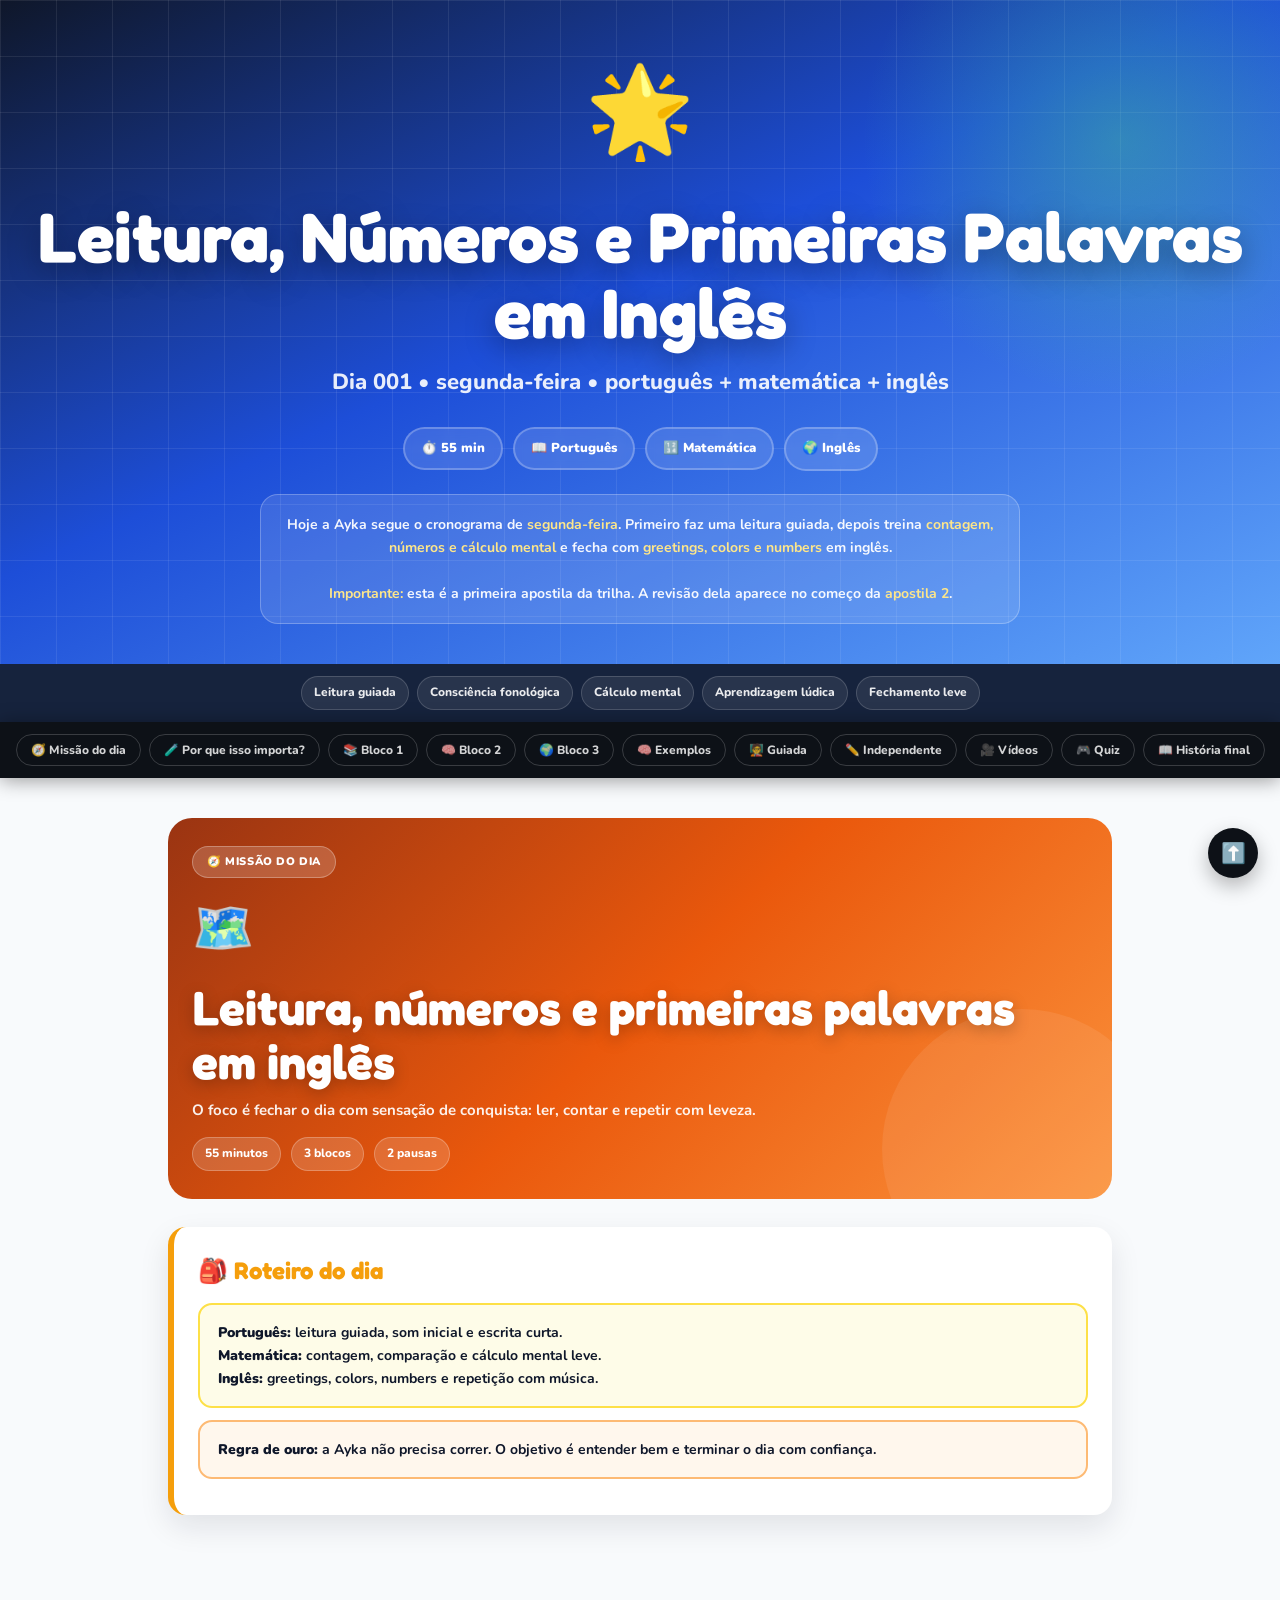
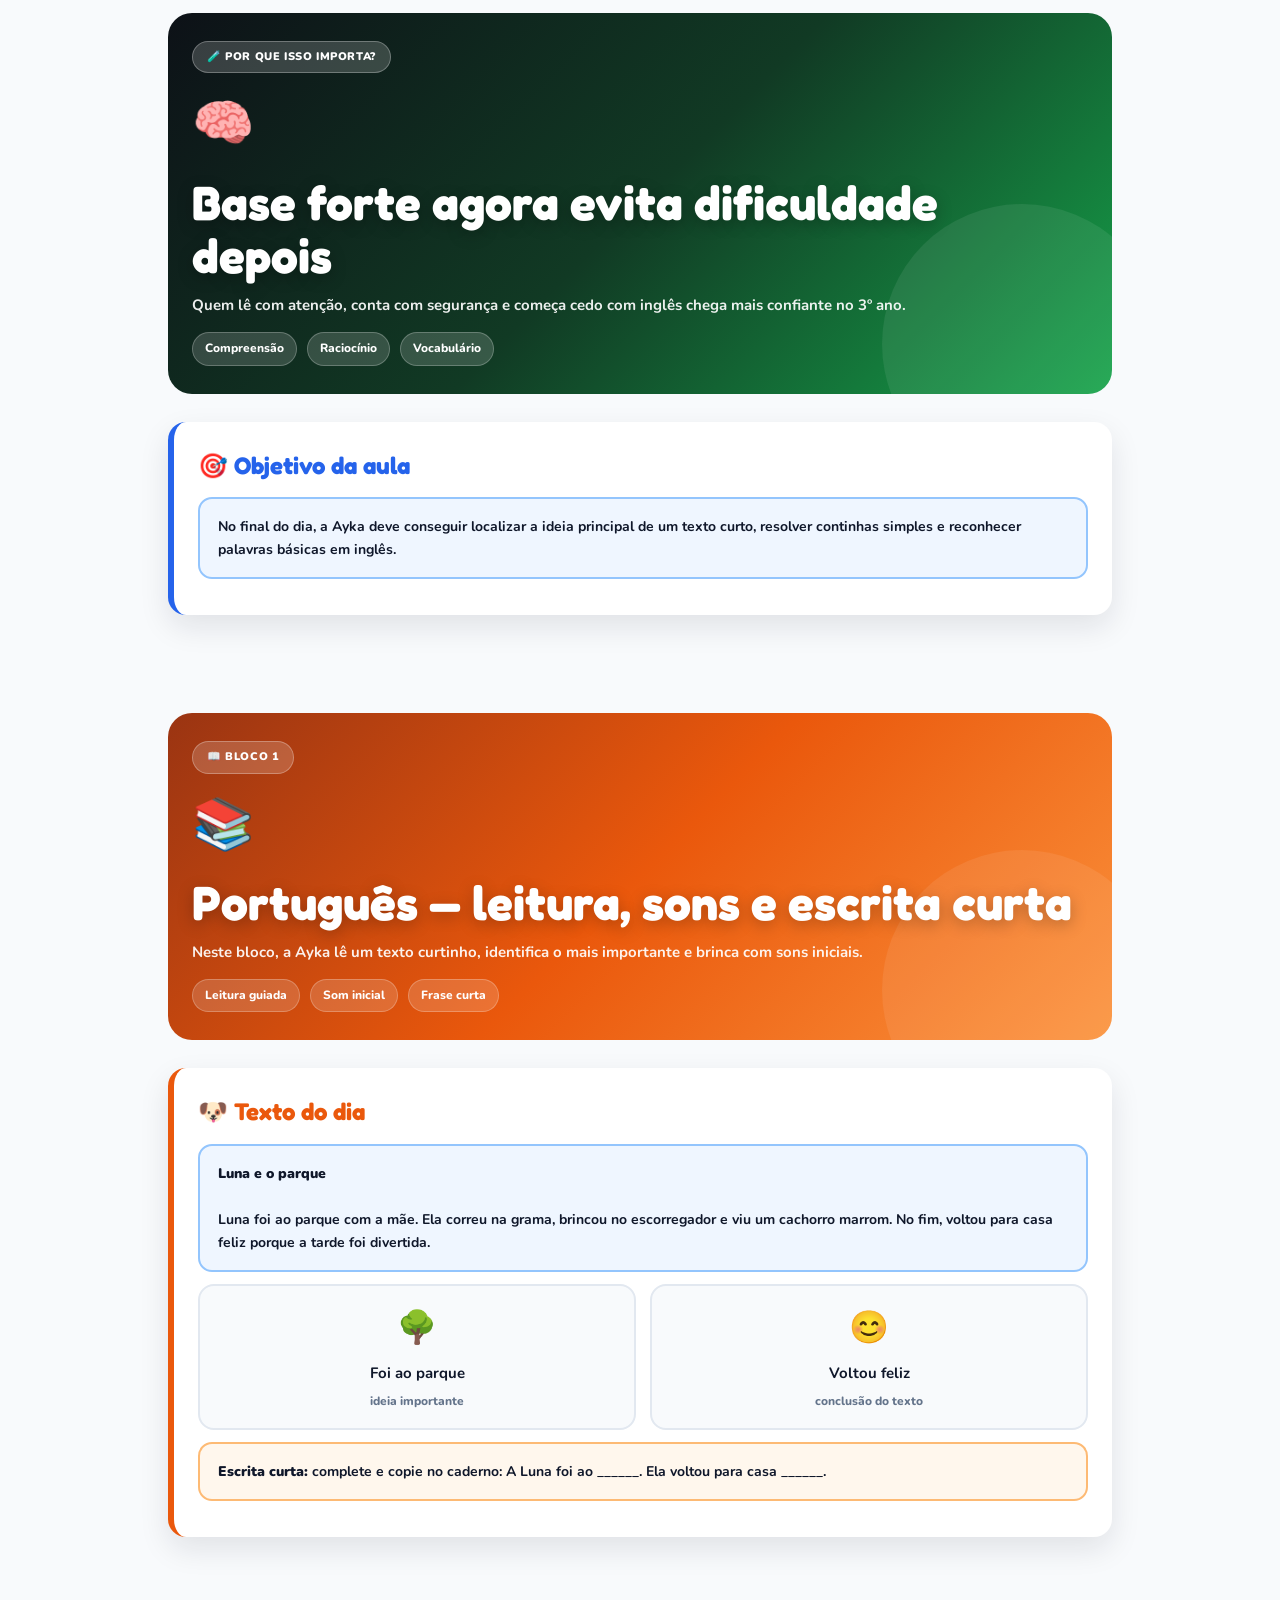
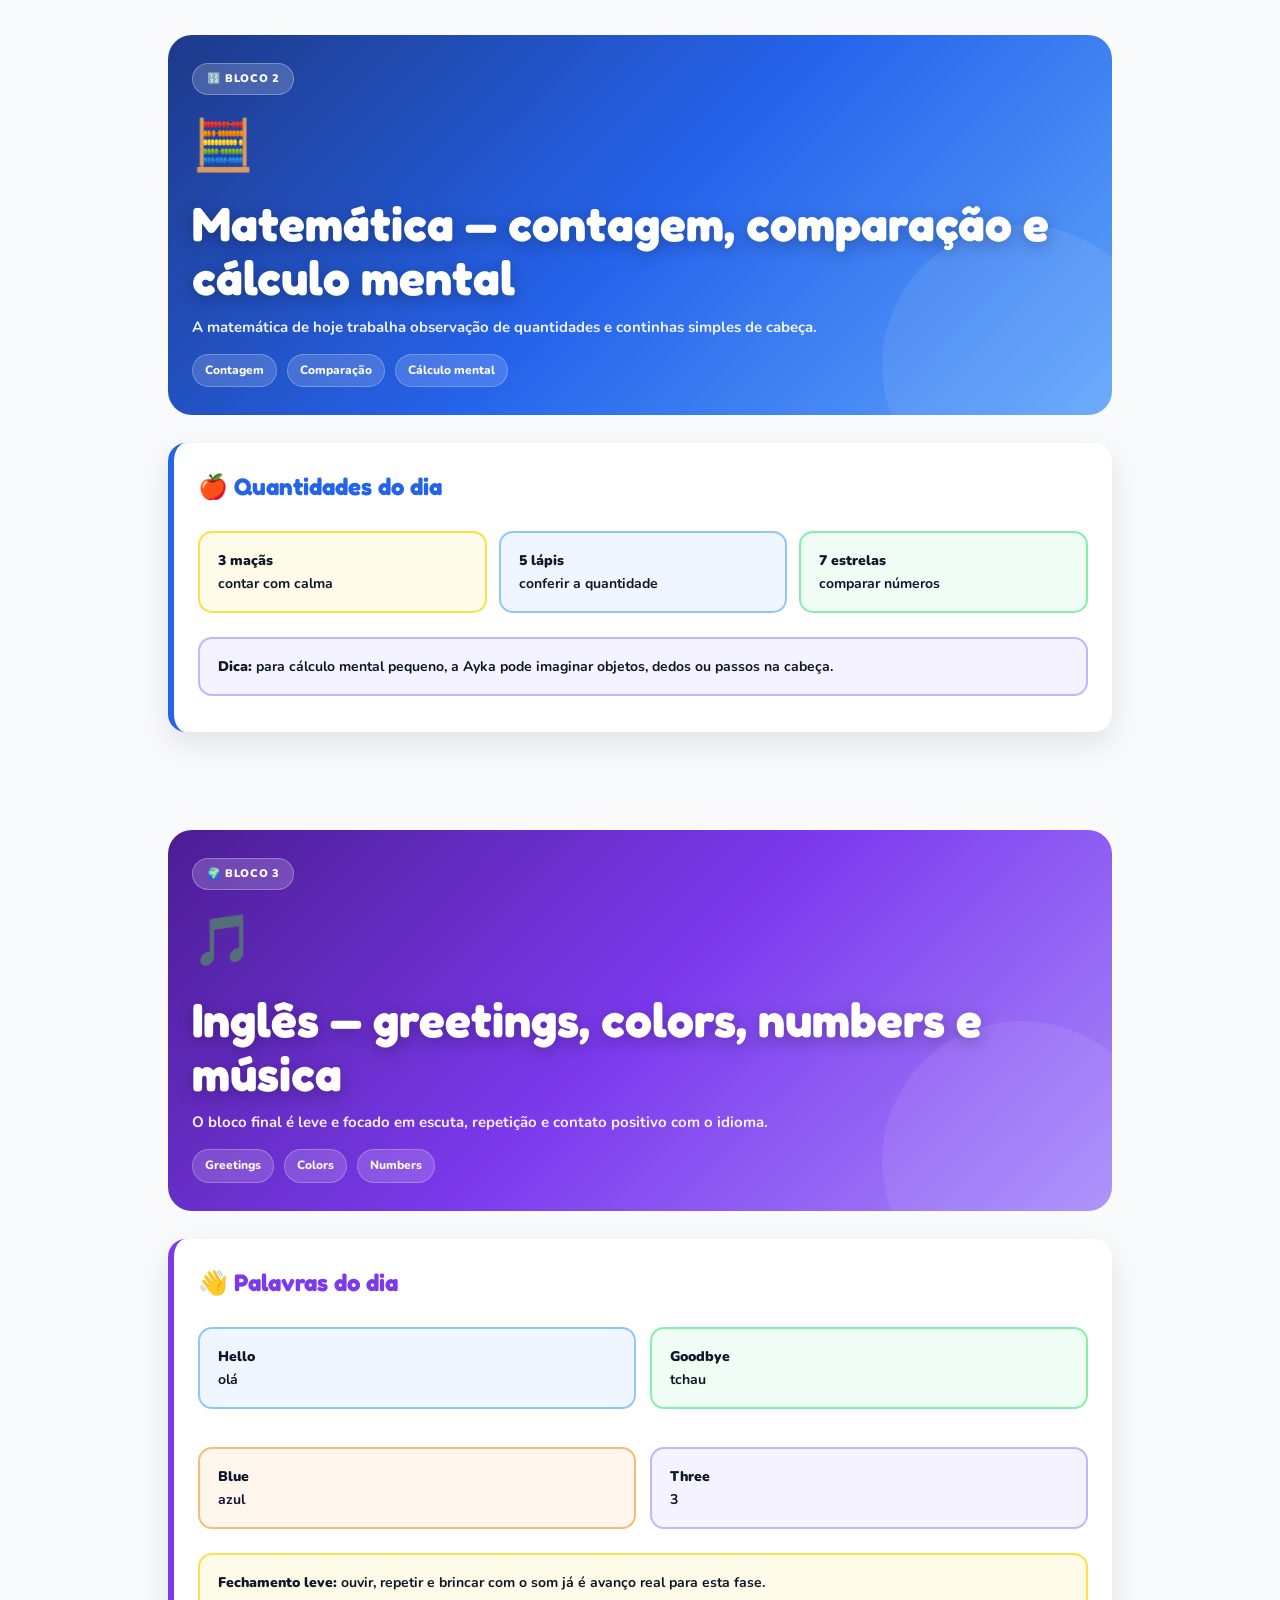
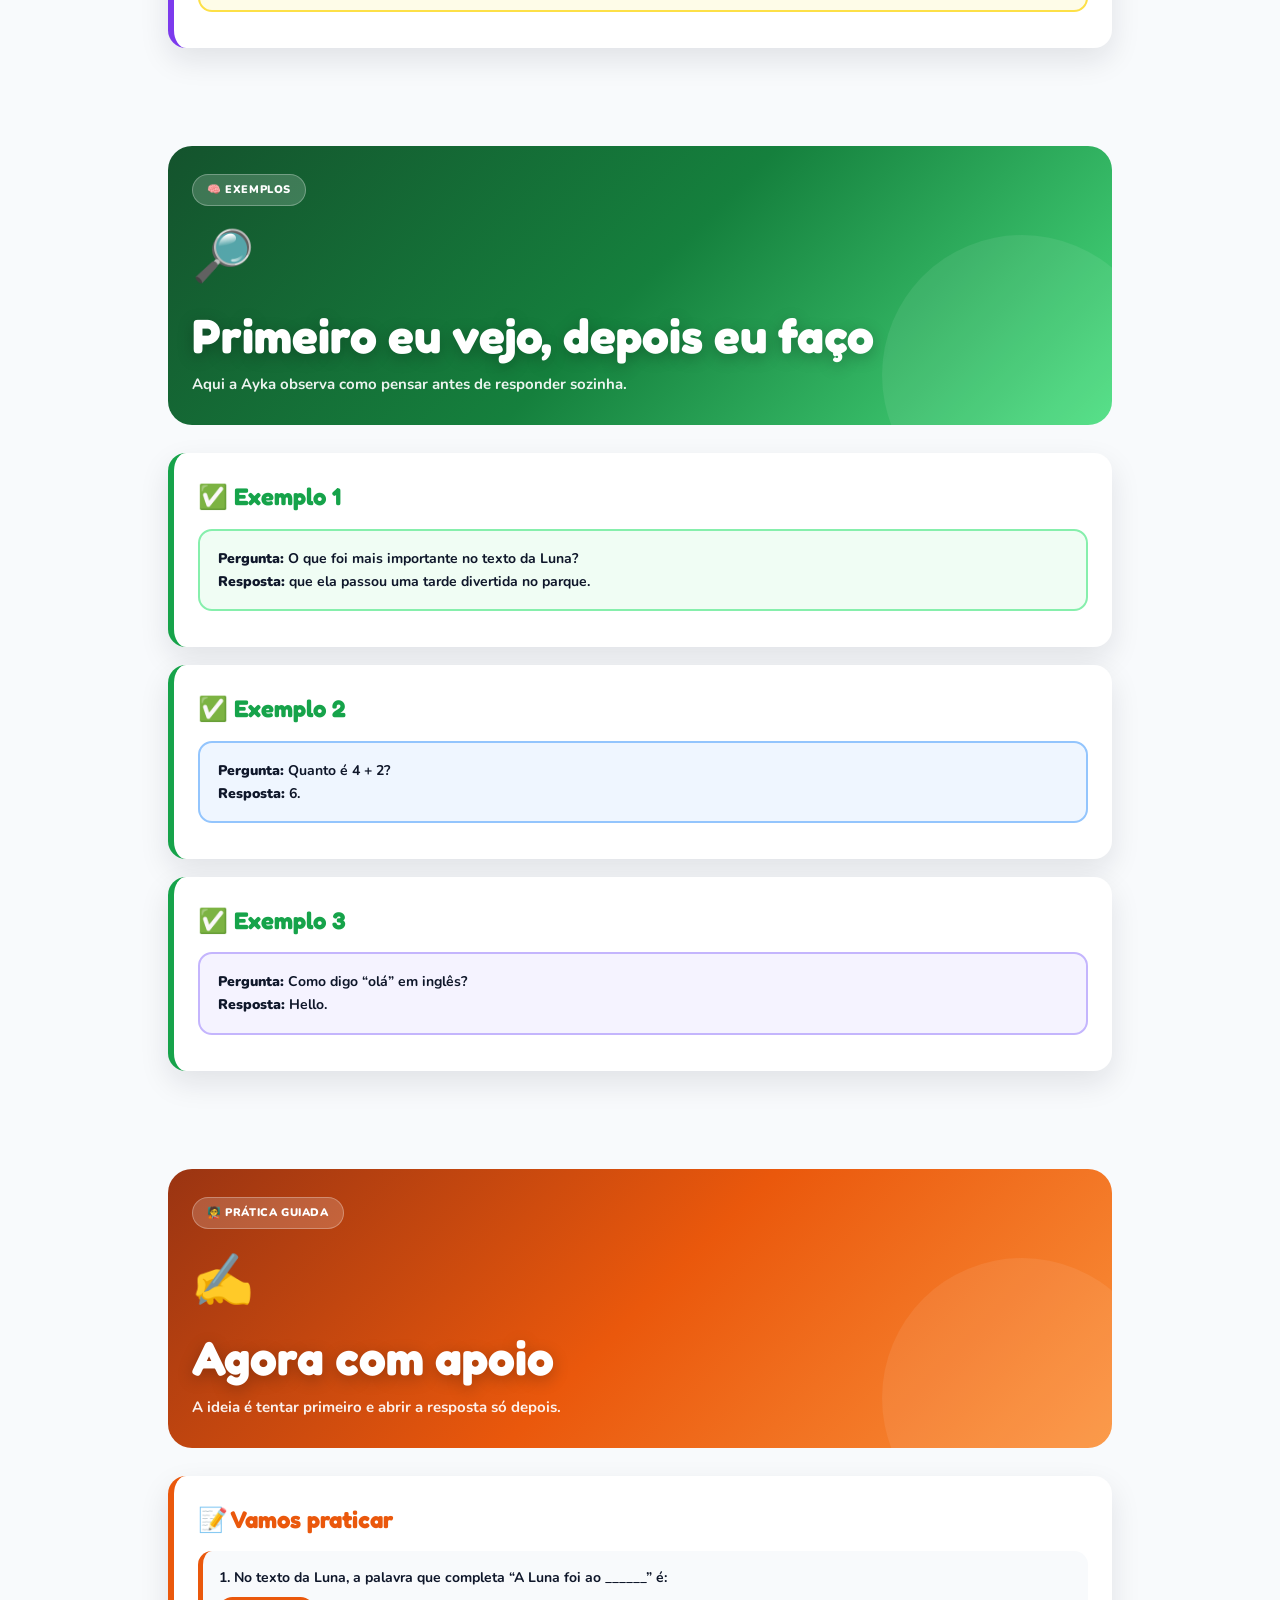
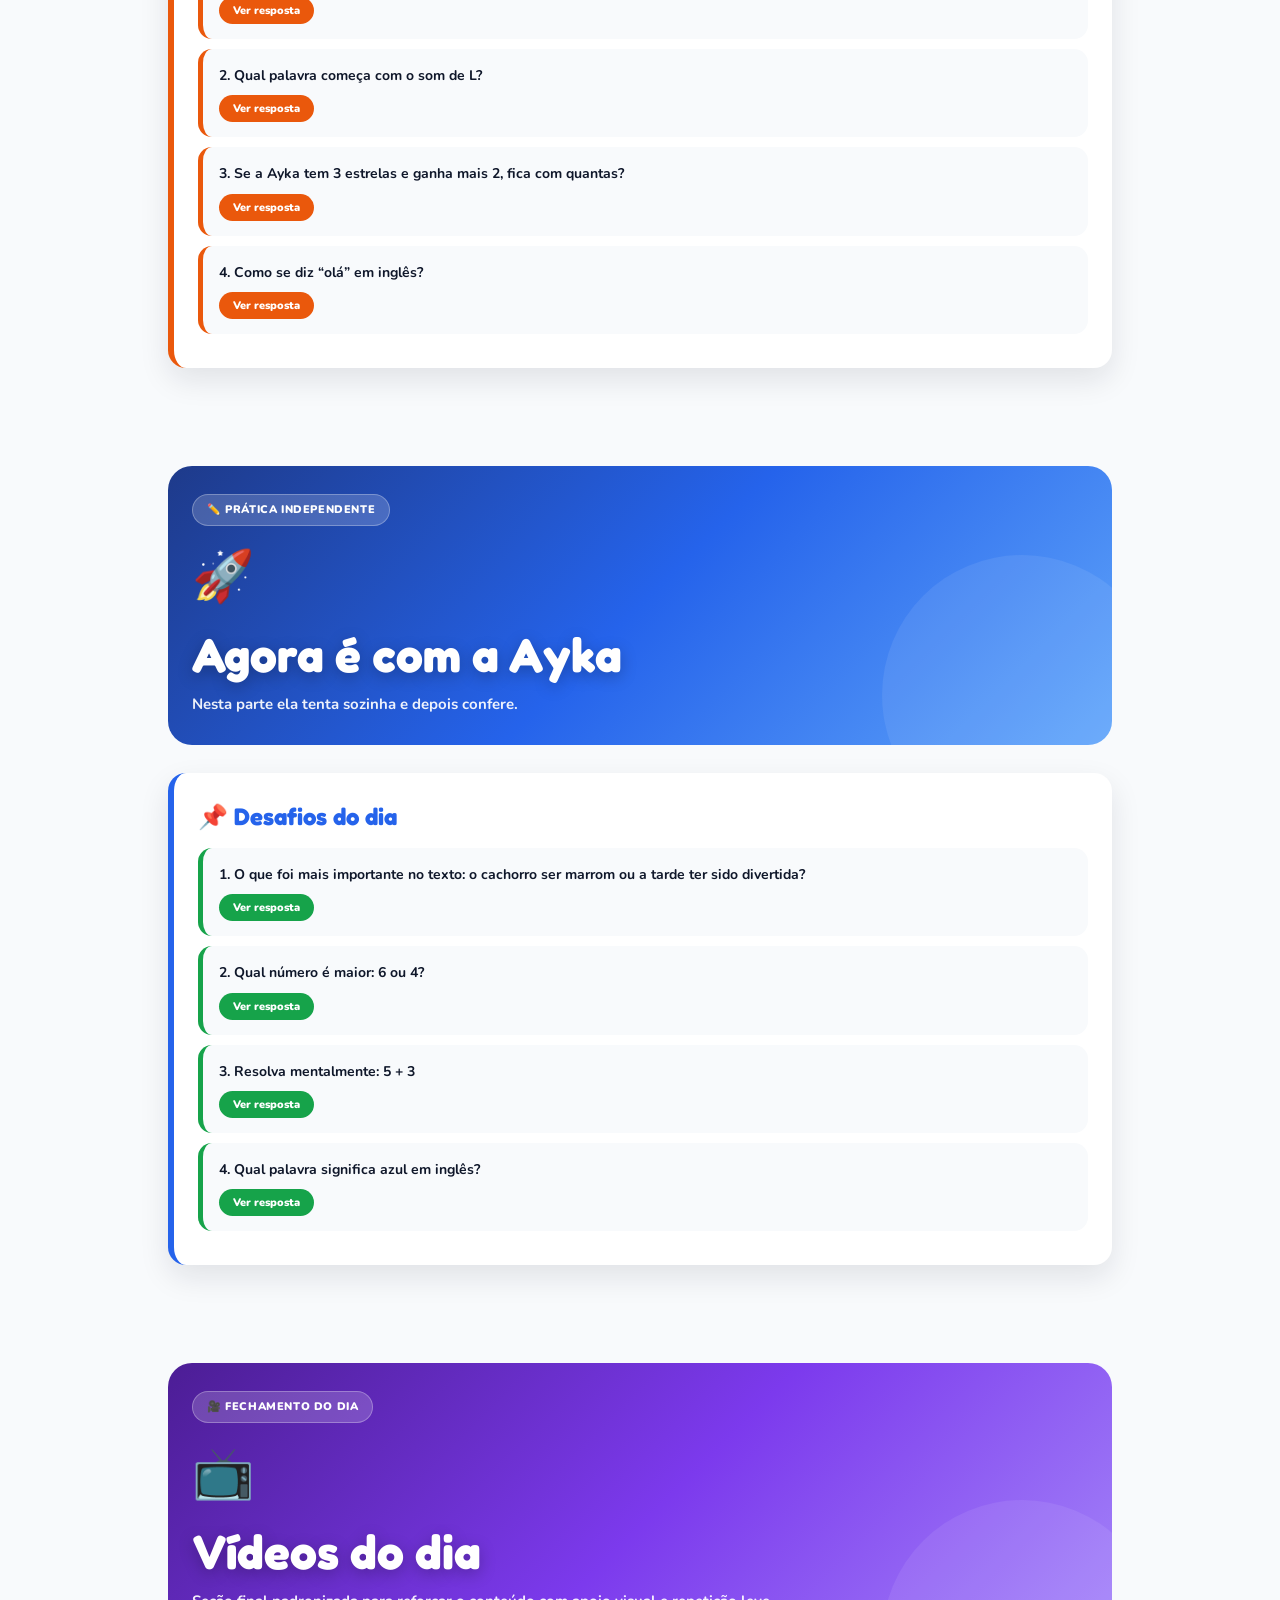
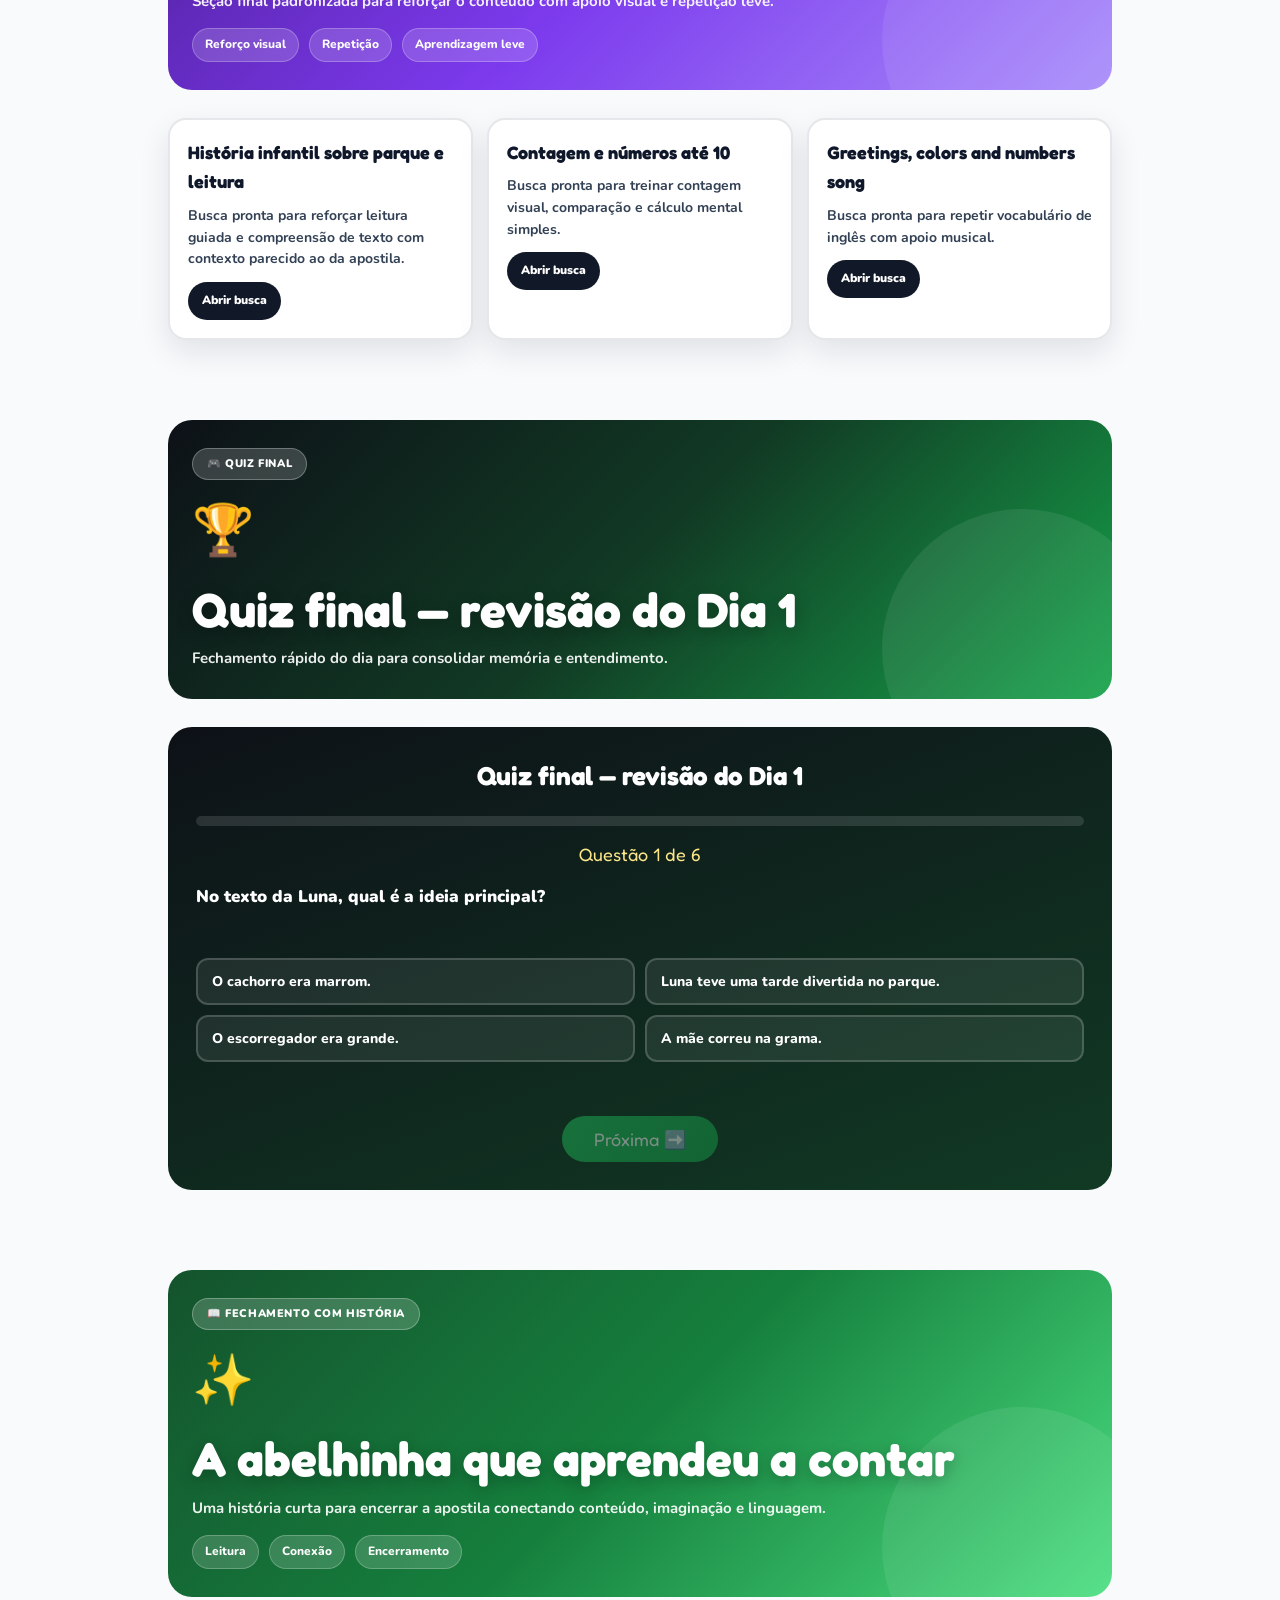
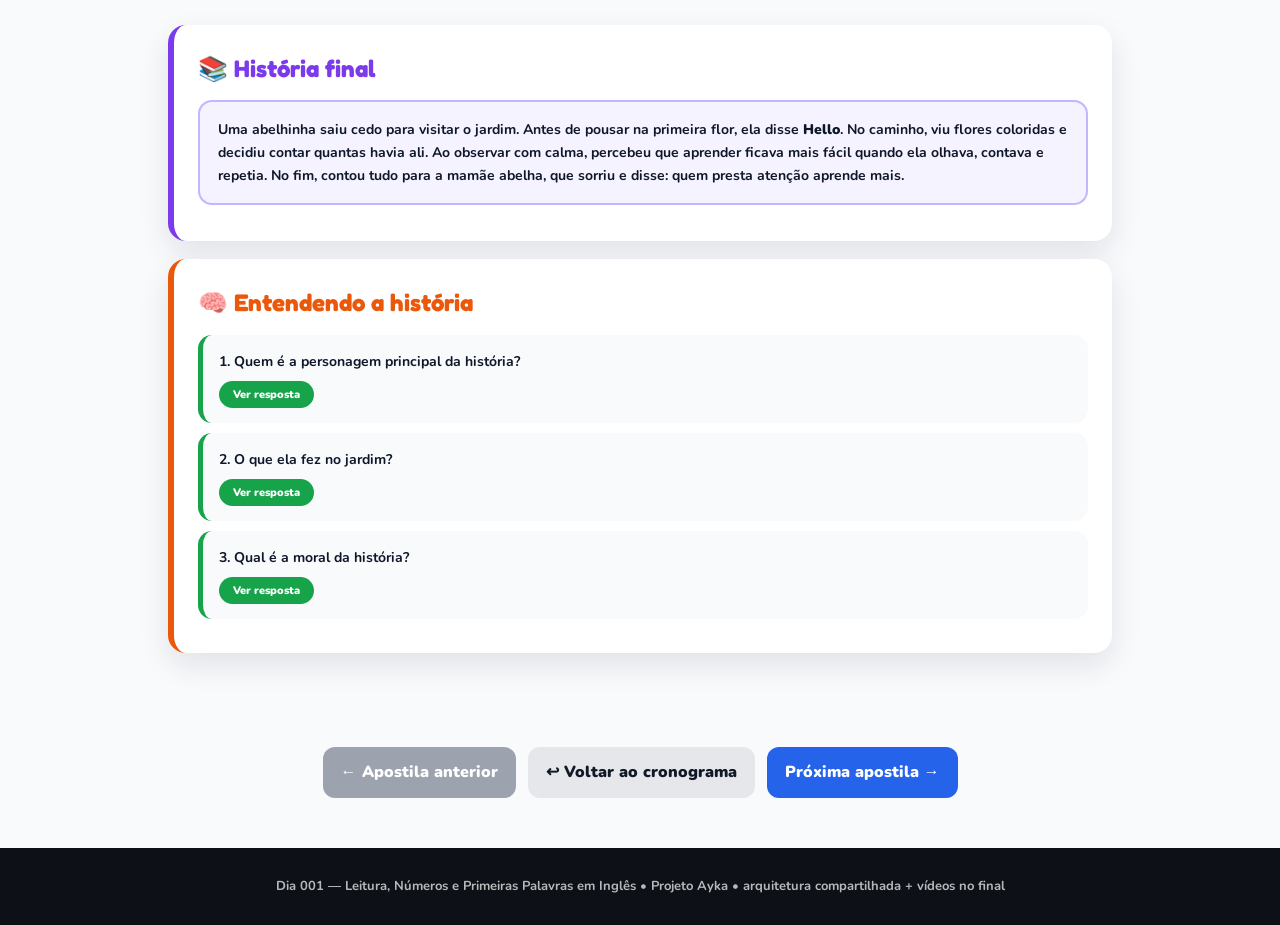
==== commit 002d390b: "Add files via upload" ====
--- a/apostilas/dia-001.html
+++ b/apostilas/dia-001.html
@@ -7,100 +7,8 @@
   <link rel="preconnect" href="https://fonts.googleapis.com">
   <link rel="preconnect" href="https://fonts.gstatic.com" crossorigin>
   <link href="https://fonts.googleapis.com/css2?family=Fredoka:wght@400;500;600;700&family=Nunito:wght@400;600;700;800;900&display=swap" rel="stylesheet">
-  <style>
-    :root{--ink:#0f172a;--navy:#16233d;--blue:#2563eb;--blue2:#60a5fa;--green:#16a34a;--orange:#ea580c;--amber:#f59e0b;--yellow:#fef3c7;--purple:#7c3aed;--gray0:#f8fafc;--gray2:#e2e8f0;--gray4:#64748b;--white:#ffffff;--shadow:0 12px 30px rgba(15,23,42,.10)}
-    *{box-sizing:border-box;margin:0;padding:0}
-    html{scroll-behavior:smooth}
-    body{font-family:'Nunito',sans-serif;background:var(--gray0);color:var(--ink);line-height:1.65}
-    .cover{min-height:72vh;background:linear-gradient(155deg,#0d1117 0%, #113a24 46%, #16a34a 100%);display:flex;flex-direction:column;align-items:center;justify-content:center;text-align:center;padding:40px 24px;position:relative;overflow:hidden}
-    .cover-grid{position:absolute;inset:0;background-image:linear-gradient(rgba(255,255,255,.08) 1px, transparent 1px),linear-gradient(90deg, rgba(255,255,255,.08) 1px, transparent 1px);background-size:56px 56px}
-    .cover-glow{position:absolute;width:520px;height:520px;border-radius:50%;background:radial-gradient(circle, rgba(74,222,128,.35), transparent 70%);top:-120px;right:-100px}
-    .cover-icon{font-size:88px;position:relative;z-index:2;margin-bottom:14px}
-    .cover h1{font-family:'Fredoka',cursive;font-size:clamp(38px,7vw,70px);line-height:1.08;color:#fff;text-shadow:0 8px 30px rgba(0,0,0,.35);position:relative;z-index:2}
-    .cover-sub{margin-top:14px;color:rgba(255,255,255,.9);font-weight:800;font-size:clamp(16px,2.5vw,22px);position:relative;z-index:2}
-    .cover-pills{display:flex;gap:10px;flex-wrap:wrap;justify-content:center;margin-top:26px;position:relative;z-index:2}
-    .pill{padding:9px 16px;border-radius:999px;font-size:13px;font-weight:900;border:2px solid rgba(255,255,255,.24);color:#fff;background:rgba(255,255,255,.12);backdrop-filter:blur(4px)}
-    .cover-note{margin-top:24px;max-width:760px;padding:18px 22px;border-radius:18px;background:rgba(255,255,255,.12);border:1.5px solid rgba(255,255,255,.25);color:rgba(255,255,255,.94);font-size:14px;font-weight:700;line-height:1.65;position:relative;z-index:2}.cover-note strong{color:#fde68a}
-    .science-bar{background:var(--navy);padding:12px 18px;display:flex;flex-wrap:wrap;justify-content:center;gap:8px}
-    .science-chip{background:rgba(255,255,255,.08);color:rgba(255,255,255,.9);border:1.5px solid rgba(255,255,255,.16);border-radius:999px;padding:6px 12px;font-size:12px;font-weight:800}
-    .nav{position:sticky;top:0;z-index:200;background:#0d1117;display:flex;flex-wrap:wrap;justify-content:center;gap:8px;padding:12px 14px;box-shadow:0 2px 20px rgba(0,0,0,.4)}
-    .nav button{border:1.5px solid rgba(255,255,255,.18);background:transparent;color:rgba(255,255,255,.82);border-radius:999px;padding:7px 14px;font-family:'Nunito',sans-serif;font-weight:800;font-size:12px;cursor:pointer;transition:.22s ease}
-    .nav button:hover{background:var(--blue);border-color:var(--blue);color:#fff;transform:scale(1.04)}
-    .page{max-width:980px;margin:0 auto;padding:40px 18px}
-    .stage{border-radius:24px;padding:28px 24px;margin-bottom:28px;position:relative;overflow:hidden}
-    .stage::after{content:'';position:absolute;width:280px;height:280px;border-radius:50%;background:rgba(255,255,255,.08);right:-50px;bottom:-90px}
-    .stage.orange{background:linear-gradient(135deg,#9a3412,#ea580c,#fb923c)}
-    .stage.blue{background:linear-gradient(135deg,#1e3a8a,#2563eb,#60a5fa)}
-    .stage.purple{background:linear-gradient(135deg,#4c1d95,#7c3aed,#a78bfa)}
-    .stage.green{background:linear-gradient(135deg,#14532d,#15803d,#4ade80)}
-    .stage.dark{background:linear-gradient(135deg,#0d1117,#113a24,#16a34a)}
-    .stage-badge{display:inline-flex;align-items:center;gap:6px;background:rgba(255,255,255,.18);color:#fff;border:1.5px solid rgba(255,255,255,.28);padding:6px 14px;border-radius:999px;font-size:11px;font-weight:900;letter-spacing:.6px;text-transform:uppercase;margin-bottom:10px}
-    .stage-icon{font-size:50px;margin-bottom:10px;display:block;position:relative;z-index:1}
-    .stage h2{font-family:'Fredoka',cursive;font-size:clamp(28px,4vw,48px);color:#fff;line-height:1.12;text-shadow:0 4px 16px rgba(0,0,0,.25);position:relative;z-index:1}
-    .stage p{margin-top:10px;color:rgba(255,255,255,.92);font-size:15px;font-weight:700;position:relative;z-index:1}
-    .stage-tags{display:flex;flex-wrap:wrap;gap:10px;margin-top:14px;position:relative;z-index:1}
-    .stage-tag{background:rgba(255,255,255,.16);color:#fff;border:1.5px solid rgba(255,255,255,.24);border-radius:999px;padding:6px 12px;font-size:12px;font-weight:800}
-    .card{background:var(--white);border-radius:18px;padding:24px;margin-bottom:18px;box-shadow:var(--shadow)}
-    .card h3{font-family:'Fredoka',cursive;font-size:24px;margin-bottom:12px;display:flex;align-items:center;gap:8px}
-    .card.bc{border-left:6px solid var(--orange)} .card.bc h3{color:var(--orange)}
-    .card.bp{border-left:6px solid var(--blue)} .card.bp h3{color:var(--blue)}
-    .card.ba{border-left:6px solid var(--purple)} .card.ba h3{color:var(--purple)}
-    .card.bg{border-left:6px solid var(--green)} .card.bg h3{color:var(--green)}
-    .card.bo{border-left:6px solid var(--amber)} .card.bo h3{color:var(--amber)}
-    .info{border-radius:14px;padding:16px 18px;margin:12px 0;font-size:14px;font-weight:700;line-height:1.65}
-    .info strong{font-weight:900}
-    .info.yellow{background:#fefce8;border:2px solid #fde047}
-    .info.blue{background:#eff6ff;border:2px solid #93c5fd}
-    .info.green{background:#f0fdf4;border:2px solid #86efac}
-    .info.orange{background:#fff7ed;border:2px solid #fdba74}
-    .info.purple{background:#f5f3ff;border:2px solid #c4b5fd}
-    .grid-2{display:grid;grid-template-columns:1fr 1fr;gap:14px;margin:12px 0}
-    .grid-3{display:grid;grid-template-columns:repeat(3,1fr);gap:12px;margin:12px 0}
-    .bubble-card{background:var(--gray0);border:2px solid var(--gray2);border-radius:16px;padding:16px;text-align:center;transition:.2s ease;cursor:pointer;min-height:110px;display:flex;flex-direction:column;justify-content:center;align-items:center;gap:6px}
-    .bubble-card:hover{transform:translateY(-2px) scale(1.01);border-color:var(--blue);background:#ecfdf5}
-    .bubble-card strong{font-size:15px;color:var(--ink)}
-    .bubble-card small{color:var(--gray4);font-size:12px;font-weight:800}
-    .question{background:var(--gray0);border-left:5px solid var(--gray2);border-radius:14px;padding:15px 16px;margin-bottom:10px;font-size:14px;font-weight:700;line-height:1.65;cursor:pointer;transition:.2s ease}
-    .question:hover{transform:translateX(4px);background:#f8fbff}
-    .question.orange{border-left-color:var(--orange)}
-    .question.green{border-left-color:var(--green)}
-    .show-btn{border:none;border-radius:999px;padding:6px 14px;font-family:'Nunito',sans-serif;font-weight:900;font-size:11px;cursor:pointer;margin-top:8px;color:#fff;background:var(--blue)}
-    .show-btn.orange{background:var(--orange)}
-    .show-btn.green{background:var(--green)}
-    .answer{display:none;margin-top:10px;border-radius:12px;padding:12px 14px;background:#f0fdf4;border:2px solid #86efac;color:#166534;font-size:13px;font-weight:800;line-height:1.6}
-    .answer.show{display:block}
-    .quiz-wrap{background:linear-gradient(160deg,#0d1117,#113a24);border-radius:24px;padding:28px;margin-top:24px}
-    .quiz-wrap h3{color:#fff;text-align:center;font-family:'Fredoka',cursive;font-size:26px;margin-bottom:18px}
-    .quiz-bar-wrap{height:10px;background:rgba(255,255,255,.12);border-radius:999px;overflow:hidden;margin-bottom:14px}
-    .quiz-bar{height:100%;width:0;background:linear-gradient(90deg,#22c55e,#4ade80);transition:.35s ease}
-    .quiz-score{text-align:center;color:#fde68a;font-family:'Fredoka',cursive;font-size:18px;margin-bottom:14px}
-    .quiz-question{color:#fff;font-size:17px;font-weight:900;min-height:58px;line-height:1.5;margin-bottom:16px}
-    .quiz-options{display:grid;grid-template-columns:1fr 1fr;gap:10px;margin-bottom:16px}
-    .quiz-option{border:2px solid rgba(255,255,255,.18);background:rgba(255,255,255,.08);color:#fff;border-radius:12px;padding:12px 14px;font-family:'Nunito',sans-serif;font-size:14px;font-weight:800;cursor:pointer;text-align:left;transition:.2s ease}
-    .quiz-option:hover:not(:disabled){background:rgba(255,255,255,.15);transform:scale(1.01)}
-    .quiz-option.correct{background:rgba(34,197,94,.28);border-color:#22c55e}
-    .quiz-option.wrong{background:rgba(220,38,38,.28);border-color:#dc2626}
-    .quiz-feedback{min-height:26px;text-align:center;font-size:16px;font-weight:900;margin-bottom:12px}
-    .quiz-next{display:block;margin:0 auto;border:none;border-radius:999px;padding:12px 32px;font-family:'Fredoka',cursive;font-size:18px;color:#fff;background:linear-gradient(135deg,#22c55e,#16a34a);cursor:pointer;transition:.2s ease}
-    .quiz-next:hover{transform:scale(1.04)}
-    .quiz-next:disabled{opacity:.45;cursor:not-allowed;transform:none}
-    .videos-grid{display:grid;grid-template-columns:repeat(auto-fit,minmax(230px,1fr));gap:14px}
-    .video-card{background:var(--white);border-radius:18px;padding:18px;box-shadow:var(--shadow);border:2px solid #e5e7eb}
-    .video-card h4{font-family:'Fredoka',cursive;font-size:18px;margin-bottom:8px}
-    .video-card p{font-size:14px;font-weight:700;color:#334155;line-height:1.55;margin-bottom:12px}
-    .video-link{display:inline-block;text-decoration:none;border-radius:999px;padding:9px 14px;background:#111827;color:#fff;font-weight:900;font-size:12px}
-    .nav-bottom{display:flex;justify-content:center;gap:12px;flex-wrap:wrap;margin:36px 0 10px}
-    .nav-bottom a,.nav-bottom span{display:inline-block;text-decoration:none;border-radius:12px;padding:12px 18px;font-weight:900;transition:.2s ease}
-    .btn-secondary{background:#e5e7eb;color:#111827}
-    .btn-secondary:hover{background:#d1d5db}
-    .btn-primary{background:var(--blue);color:#fff}
-    .btn-primary:hover{background:#1d4ed8}
-    .btn-disabled{background:#9ca3af;color:#fff;pointer-events:none;cursor:not-allowed}
-    .top-btn{position:fixed;right:22px;bottom:22px;width:50px;height:50px;border-radius:50%;border:none;background:#0d1117;color:#fff;font-size:20px;cursor:pointer;box-shadow:0 8px 20px rgba(0,0,0,.28);z-index:300}
-    .top-btn:hover{background:var(--blue)}
-    .footer{background:#0d1117;color:rgba(255,255,255,.7);text-align:center;padding:28px 20px;font-size:13px;font-weight:700;margin-top:50px}
-    @media(max-width:760px){.grid-2,.grid-3,.quiz-options,.videos-grid{grid-template-columns:1fr}.cover h1{font-size:44px}.stage h2{font-size:32px}.quiz-wrap{padding:22px}}
-</style>
+  <link rel="stylesheet" href="../assets/css/apostila.css">
+  <script>window.APOSTILA_PAGE = {"prevFile": null, "nextFile": "dia-002.html", "footer": "Dia 001 — Leitura, Números e Primeiras Palavras em Inglês • Projeto Ayka • arquitetura compartilhada + vídeos no final", "videos": [{"title": "História infantil sobre parque e leitura", "description": "Busca pronta para reforçar leitura guiada e compreensão de texto com contexto parecido ao da apostila.", "url": "https://www.youtube.com/results?search_query=historia+infantil+parque+leitura"}, {"title": "Contagem e números até 10", "description": "Busca pronta para treinar contagem visual, comparação e cálculo mental simples.", "url": "https://www.youtube.com/results?search_query=contagem+ate+10+infantil"}, {"title": "Greetings, colors and numbers song", "description": "Busca pronta para repetir vocabulário de inglês com apoio musical.", "url": "https://www.youtube.com/results?search_query=greetings+colors+numbers+song+kids"}], "quizData": [{"q": "No texto da Luna, qual é a ideia principal?", "opts": ["O cachorro era marrom.", "Luna teve uma tarde divertida no parque.", "O escorregador era grande.", "A mãe correu na grama."], "a": 1}, {"q": "Qual palavra começa com o som de L?", "opts": ["parque", "lápis", "casa", "pipa"], "a": 1}, {"q": "Quanto é 3 + 2?", "opts": ["4", "5", "6", "7"], "a": 1}, {"q": "Qual número é maior?", "opts": ["4", "6"], "a": 1}, {"q": "Como se diz 'olá' em inglês?", "opts": ["Blue", "Hello", "Three", "Goodbye"], "a": 1}, {"q": "Qual palavra significa azul?", "opts": ["Blue", "Hello", "One", "Thank you"], "a": 0}]};</script>
 </head>
 <body id="top">
   <div class="cover" style="background:linear-gradient(155deg,#0f172a 0%, #1d4ed8 46%, #60a5fa 100%)">
@@ -109,31 +17,16 @@
     <div class="cover-icon">🌟</div>
     <h1>Leitura, Números e Primeiras Palavras em Inglês</h1>
     <p class="cover-sub">Dia 001 • segunda-feira • português + matemática + inglês</p>
-    <div class="cover-pills">
-      <span class="pill">⏱️ 55 min</span><span class="pill">📖 Português</span><span class="pill">🔢 Matemática</span><span class="pill">🌍 Inglês</span>
-    </div>
+    <div class="cover-pills"><span class="pill">⏱️ 55 min</span><span class="pill">📖 Português</span><span class="pill">🔢 Matemática</span><span class="pill">🌍 Inglês</span></div>
     <div class="cover-note">Hoje a Ayka segue o cronograma de <strong>segunda-feira</strong>. Primeiro faz uma leitura guiada, depois treina <strong>contagem, números e cálculo mental</strong> e fecha com <strong>greetings, colors e numbers</strong> em inglês. <br><br><strong>Importante:</strong> esta é a primeira apostila da trilha. A revisão dela aparece no começo da <strong>apostila 2</strong>.</div>
   </div>
 
-  <div class="science-bar">
-    <div class="science-chip">Leitura guiada</div><div class="science-chip">Consciência fonológica</div><div class="science-chip">Cálculo mental</div><div class="science-chip">Aprendizagem lúdica</div><div class="science-chip">Fechamento leve</div>
-  </div>
-
-  <nav class="nav">
-    <button onclick="go('intro')">🧭 Missão do dia</button>
-    <button onclick="go('porque')">🧪 Por que isso importa?</button>
-    <button onclick="go('nivel1')">📖 Português</button>
-    <button onclick="go('nivel2')">🔢 Matemática</button>
-    <button onclick="go('nivel3')">🌍 Inglês</button>
-    <button onclick="go('worked')">🧠 Exemplos</button>
-    <button onclick="go('guided')">🧑‍🏫 Guiada</button>
-    <button onclick="go('independent')">✏️ Independente</button>
-    <button onclick="go('videos')">🎥 Vídeos</button>
-    <button onclick="go('quiz')">🎮 Quiz</button>
-    <button onclick="go('fabula')">📖 História final</button>
-  </nav>
+  <div class="science-bar"><div class="science-chip">Leitura guiada</div><div class="science-chip">Consciência fonológica</div><div class="science-chip">Cálculo mental</div><div class="science-chip">Aprendizagem lúdica</div><div class="science-chip">Fechamento leve</div></div>
+
+  <nav class="nav"><button onclick="go('intro')">🧭 Missão do dia</button><button onclick="go('porque')">🧪 Por que isso importa?</button><button onclick="go('nivel1')">📚 Bloco 1</button><button onclick="go('nivel2')">🧠 Bloco 2</button><button onclick="go('nivel3')">🌍 Bloco 3</button><button onclick="go('worked')">🧠 Exemplos</button><button onclick="go('guided')">🧑‍🏫 Guiada</button><button onclick="go('independent')">✏️ Independente</button><button onclick="go('videos')">🎥 Vídeos</button><button onclick="go('quiz')">🎮 Quiz</button><button onclick="go('fabula')">📖 História final</button></nav>
 
   
+
   <div class="page" id="intro">
     <div class="stage orange">
       <div class="stage-badge">🧭 Missão do dia</div>
@@ -163,6 +56,7 @@
     </div>
   </div>
 
+  
   <div class="page" id="nivel1">
     <div class="stage orange">
       <div class="stage-badge">📖 Bloco 1</div>
@@ -171,15 +65,7 @@
       <p>Neste bloco, a Ayka lê um texto curtinho, identifica o mais importante e brinca com sons iniciais.</p>
       <div class="stage-tags"><span class="stage-tag">Leitura guiada</span><span class="stage-tag">Som inicial</span><span class="stage-tag">Frase curta</span></div>
     </div>
-    <div class="card bc">
-      <h3>🐶 Texto do dia</h3>
-      <div class="info blue"><strong>Luna e o parque</strong><br><br>Luna foi ao parque com a mãe. Ela correu na grama, brincou no escorregador e viu um cachorro marrom. No fim, voltou para casa feliz porque a tarde foi divertida.</div>
-      <div class="grid-2">
-        <div class="bubble-card"><div style="font-size:32px;">🌳</div><strong>Foi ao parque</strong><small>ideia importante</small></div>
-        <div class="bubble-card"><div style="font-size:32px;">😊</div><strong>Voltou feliz</strong><small>conclusão do texto</small></div>
-      </div>
-      <div class="info orange"><strong>Escrita curta:</strong> complete e copie no caderno: A Luna foi ao ______. Ela voltou para casa ______.</div>
-    </div>
+    <div class="card bc"><h3>🐶 Texto do dia</h3><div class="info blue"><strong>Luna e o parque</strong><br><br>Luna foi ao parque com a mãe. Ela correu na grama, brincou no escorregador e viu um cachorro marrom. No fim, voltou para casa feliz porque a tarde foi divertida.</div><div class="grid-2"><div class="bubble-card"><div style="font-size:32px;">🌳</div><strong>Foi ao parque</strong><small>ideia importante</small></div><div class="bubble-card"><div style="font-size:32px;">😊</div><strong>Voltou feliz</strong><small>conclusão do texto</small></div></div><div class="info orange"><strong>Escrita curta:</strong> complete e copie no caderno: A Luna foi ao ______. Ela voltou para casa ______.</div></div>
   </div>
 
   <div class="page" id="nivel2">
@@ -190,15 +76,7 @@
       <p>A matemática de hoje trabalha observação de quantidades e continhas simples de cabeça.</p>
       <div class="stage-tags"><span class="stage-tag">Contagem</span><span class="stage-tag">Comparação</span><span class="stage-tag">Cálculo mental</span></div>
     </div>
-    <div class="card bp">
-      <h3>🍎 Quantidades do dia</h3>
-      <div class="grid-3">
-        <div class="info yellow"><strong>3 maçãs</strong><br>contar com calma</div>
-        <div class="info blue"><strong>5 lápis</strong><br>conferir a quantidade</div>
-        <div class="info green"><strong>7 estrelas</strong><br>comparar números</div>
-      </div>
-      <div class="info purple"><strong>Dica:</strong> para cálculo mental pequeno, a Ayka pode imaginar objetos, dedos ou passos na cabeça.</div>
-    </div>
+    <div class="card bp"><h3>🍎 Quantidades do dia</h3><div class="grid-3"><div class="info yellow"><strong>3 maçãs</strong><br>contar com calma</div><div class="info blue"><strong>5 lápis</strong><br>conferir a quantidade</div><div class="info green"><strong>7 estrelas</strong><br>comparar números</div></div><div class="info purple"><strong>Dica:</strong> para cálculo mental pequeno, a Ayka pode imaginar objetos, dedos ou passos na cabeça.</div></div>
   </div>
 
   <div class="page" id="nivel3">
@@ -209,17 +87,9 @@
       <p>O bloco final é leve e focado em escuta, repetição e contato positivo com o idioma.</p>
       <div class="stage-tags"><span class="stage-tag">Greetings</span><span class="stage-tag">Colors</span><span class="stage-tag">Numbers</span></div>
     </div>
-    <div class="card ba">
-      <h3>👋 Palavras do dia</h3>
-      <div class="grid-2">
-        <div class="info blue"><strong>Hello</strong><br>olá</div>
-        <div class="info green"><strong>Goodbye</strong><br>tchau</div>
-        <div class="info orange"><strong>Blue</strong><br>azul</div>
-        <div class="info purple"><strong>Three</strong><br>3</div>
-      </div>
-      <div class="info yellow"><strong>Fechamento leve:</strong> ouvir, repetir e brincar com o som já é avanço real para esta fase.</div>
-    </div>
-  </div>
+    <div class="card ba"><h3>👋 Palavras do dia</h3><div class="grid-2"><div class="info blue"><strong>Hello</strong><br>olá</div><div class="info green"><strong>Goodbye</strong><br>tchau</div><div class="info orange"><strong>Blue</strong><br>azul</div><div class="info purple"><strong>Three</strong><br>3</div></div><div class="info yellow"><strong>Fechamento leve:</strong> ouvir, repetir e brincar com o som já é avanço real para esta fase.</div></div>
+  </div>
+
 
   <div class="page" id="worked">
     <div class="stage green">
@@ -228,18 +98,7 @@
       <h2>Primeiro eu vejo, depois eu faço</h2>
       <p>Aqui a Ayka observa como pensar antes de responder sozinha.</p>
     </div>
-    <div class="card bg">
-      <h3>✅ Exemplo 1</h3>
-      <div class="info green"><strong>Pergunta:</strong> O que foi mais importante no texto da Luna?<br><strong>Resposta:</strong> que ela passou uma tarde divertida no parque.</div>
-    </div>
-    <div class="card bg">
-      <h3>✅ Exemplo 2</h3>
-      <div class="info blue"><strong>Pergunta:</strong> Quanto é 4 + 2?<br><strong>Resposta:</strong> 6.</div>
-    </div>
-    <div class="card bg">
-      <h3>✅ Exemplo 3</h3>
-      <div class="info purple"><strong>Pergunta:</strong> Como digo “olá” em inglês?<br><strong>Resposta:</strong> Hello.</div>
-    </div>
+    <div class="card bg"><h3>✅ Exemplo 1</h3><div class="info green"><strong>Pergunta:</strong> O que foi mais importante no texto da Luna?<br><strong>Resposta:</strong> que ela passou uma tarde divertida no parque.</div></div><div class="card bg"><h3>✅ Exemplo 2</h3><div class="info blue"><strong>Pergunta:</strong> Quanto é 4 + 2?<br><strong>Resposta:</strong> 6.</div></div><div class="card bg"><h3>✅ Exemplo 3</h3><div class="info purple"><strong>Pergunta:</strong> Como digo “olá” em inglês?<br><strong>Resposta:</strong> Hello.</div></div>
   </div>
 
   <div class="page" id="guided">
@@ -251,22 +110,22 @@
     </div>
     <div class="card bc">
       <h3>📝 Vamos praticar</h3>
-      <div class="question orange" onclick="toggleAnswer('d1g1')">
+      <div class="question orange" onclick="toggleAnswer('g1_1')">
         <strong>1.</strong> No texto da Luna, a palavra que completa “A Luna foi ao ______” é:<br>
-        <button class="show-btn orange" onclick="event.stopPropagation();toggleAnswer('d1g1')">Ver resposta</button>
-        <div class="answer" id="d1g1">parque.</div>
-      </div><div class="question orange" onclick="toggleAnswer('d1g2')">
+        <button class="show-btn orange" onclick="event.stopPropagation();toggleAnswer('g1_1')">Ver resposta</button>
+        <div class="answer" id="g1_1">parque.</div>
+      </div><div class="question orange" onclick="toggleAnswer('g1_2')">
         <strong>2.</strong> Qual palavra começa com o som de L?<br>
-        <button class="show-btn orange" onclick="event.stopPropagation();toggleAnswer('d1g2')">Ver resposta</button>
-        <div class="answer" id="d1g2">Luna ou lápis.</div>
-      </div><div class="question orange" onclick="toggleAnswer('d1g3')">
+        <button class="show-btn orange" onclick="event.stopPropagation();toggleAnswer('g1_2')">Ver resposta</button>
+        <div class="answer" id="g1_2">Luna ou lápis.</div>
+      </div><div class="question orange" onclick="toggleAnswer('g1_3')">
         <strong>3.</strong> Se a Ayka tem 3 estrelas e ganha mais 2, fica com quantas?<br>
-        <button class="show-btn orange" onclick="event.stopPropagation();toggleAnswer('d1g3')">Ver resposta</button>
-        <div class="answer" id="d1g3">5 estrelas.</div>
-      </div><div class="question orange" onclick="toggleAnswer('d1g4')">
+        <button class="show-btn orange" onclick="event.stopPropagation();toggleAnswer('g1_3')">Ver resposta</button>
+        <div class="answer" id="g1_3">5 estrelas.</div>
+      </div><div class="question orange" onclick="toggleAnswer('g1_4')">
         <strong>4.</strong> Como se diz “olá” em inglês?<br>
-        <button class="show-btn orange" onclick="event.stopPropagation();toggleAnswer('d1g4')">Ver resposta</button>
-        <div class="answer" id="d1g4">Hello.</div>
+        <button class="show-btn orange" onclick="event.stopPropagation();toggleAnswer('g1_4')">Ver resposta</button>
+        <div class="answer" id="g1_4">Hello.</div>
       </div>
     </div>
   </div>
@@ -280,26 +139,25 @@
     </div>
     <div class="card bp">
       <h3>📌 Desafios do dia</h3>
-      <div class="question green" onclick="toggleAnswer('d1i1')">
+      <div class="question green" onclick="toggleAnswer('i1_1')">
         <strong>1.</strong> O que foi mais importante no texto: o cachorro ser marrom ou a tarde ter sido divertida?<br>
-        <button class="show-btn green" onclick="event.stopPropagation();toggleAnswer('d1i1')">Ver resposta</button>
-        <div class="answer" id="d1i1">O mais importante foi a tarde ter sido divertida.</div>
-      </div><div class="question green" onclick="toggleAnswer('d1i2')">
+        <button class="show-btn green" onclick="event.stopPropagation();toggleAnswer('i1_1')">Ver resposta</button>
+        <div class="answer" id="i1_1">O mais importante foi a tarde ter sido divertida.</div>
+      </div><div class="question green" onclick="toggleAnswer('i1_2')">
         <strong>2.</strong> Qual número é maior: 6 ou 4?<br>
-        <button class="show-btn green" onclick="event.stopPropagation();toggleAnswer('d1i2')">Ver resposta</button>
-        <div class="answer" id="d1i2">6 é maior.</div>
-      </div><div class="question green" onclick="toggleAnswer('d1i3')">
+        <button class="show-btn green" onclick="event.stopPropagation();toggleAnswer('i1_2')">Ver resposta</button>
+        <div class="answer" id="i1_2">6 é maior.</div>
+      </div><div class="question green" onclick="toggleAnswer('i1_3')">
         <strong>3.</strong> Resolva mentalmente: 5 + 3<br>
-        <button class="show-btn green" onclick="event.stopPropagation();toggleAnswer('d1i3')">Ver resposta</button>
-        <div class="answer" id="d1i3">8.</div>
-      </div><div class="question green" onclick="toggleAnswer('d1i4')">
+        <button class="show-btn green" onclick="event.stopPropagation();toggleAnswer('i1_3')">Ver resposta</button>
+        <div class="answer" id="i1_3">8.</div>
+      </div><div class="question green" onclick="toggleAnswer('i1_4')">
         <strong>4.</strong> Qual palavra significa azul em inglês?<br>
-        <button class="show-btn green" onclick="event.stopPropagation();toggleAnswer('d1i4')">Ver resposta</button>
-        <div class="answer" id="d1i4">Blue.</div>
+        <button class="show-btn green" onclick="event.stopPropagation();toggleAnswer('i1_4')">Ver resposta</button>
+        <div class="answer" id="i1_4">Blue.</div>
       </div>
     </div>
   </div>
-
 
   <div class="page" id="videos">
     <div class="stage purple">
@@ -309,23 +167,7 @@
       <p>Seção final padronizada para reforçar o conteúdo com apoio visual e repetição leve.</p>
       <div class="stage-tags"><span class="stage-tag">Reforço visual</span><span class="stage-tag">Repetição</span><span class="stage-tag">Aprendizagem leve</span></div>
     </div>
-    <div class="videos-grid">
-      <div class="video-card">
-          <h4>História infantil sobre parque e leitura</h4>
-          <p>Busca pronta para reforçar leitura guiada e compreensão de texto com contexto parecido ao da apostila.</p>
-          <a class="video-link" href="https://www.youtube.com/results?search_query=historia+infantil+parque+leitura" target="_blank" rel="noopener noreferrer">Abrir busca</a>
-        </div>
-<div class="video-card">
-          <h4>Contagem e números até 10</h4>
-          <p>Busca pronta para treinar contagem visual, comparação e cálculo mental simples.</p>
-          <a class="video-link" href="https://www.youtube.com/results?search_query=contagem+ate+10+infantil" target="_blank" rel="noopener noreferrer">Abrir busca</a>
-        </div>
-<div class="video-card">
-          <h4>Greetings, colors and numbers song</h4>
-          <p>Busca pronta para repetir vocabulário de inglês com apoio musical.</p>
-          <a class="video-link" href="https://www.youtube.com/results?search_query=greetings+colors+numbers+song+kids" target="_blank" rel="noopener noreferrer">Abrir busca</a>
-        </div>
-    </div>
+    <div class="videos-grid" id="videosGrid"></div>
   </div>
 
   <div class="page" id="quiz">
@@ -360,135 +202,32 @@
     </div>
     <div class="card bc">
       <h3>🧠 Entendendo a história</h3>
-      <div class="question green" onclick="toggleAnswer('d1f1')">
+      <div class="question green" onclick="toggleAnswer('f1_1')">
         <strong>1.</strong> Quem é a personagem principal da história?<br>
-        <button class="show-btn green" onclick="event.stopPropagation();toggleAnswer('d1f1')">Ver resposta</button>
-        <div class="answer" id="d1f1">A abelhinha.</div>
-      </div><div class="question green" onclick="toggleAnswer('d1f2')">
+        <button class="show-btn green" onclick="event.stopPropagation();toggleAnswer('f1_1')">Ver resposta</button>
+        <div class="answer" id="f1_1">A abelhinha.</div>
+      </div><div class="question green" onclick="toggleAnswer('f1_2')">
         <strong>2.</strong> O que ela fez no jardim?<br>
-        <button class="show-btn green" onclick="event.stopPropagation();toggleAnswer('d1f2')">Ver resposta</button>
-        <div class="answer" id="d1f2">Observou flores, contou e aprendeu com calma.</div>
-      </div><div class="question green" onclick="toggleAnswer('d1f3')">
+        <button class="show-btn green" onclick="event.stopPropagation();toggleAnswer('f1_2')">Ver resposta</button>
+        <div class="answer" id="f1_2">Observou flores, contou e aprendeu com calma.</div>
+      </div><div class="question green" onclick="toggleAnswer('f1_3')">
         <strong>3.</strong> Qual é a moral da história?<br>
-        <button class="show-btn green" onclick="event.stopPropagation();toggleAnswer('d1f3')">Ver resposta</button>
-        <div class="answer" id="d1f3">Quem presta atenção aprende mais.</div>
+        <button class="show-btn green" onclick="event.stopPropagation();toggleAnswer('f1_3')">Ver resposta</button>
+        <div class="answer" id="f1_3">Quem presta atenção aprende mais.</div>
       </div>
     </div>
   </div>
 
   <div class="nav-bottom">
-    <span class="btn-secondary btn-disabled">← Apostila anterior</span>
+    <a id="prevLesson" class="btn-secondary" href="#">← Apostila anterior</a>
     <a class="btn-secondary" href="../index.html">↩ Voltar ao cronograma</a>
-    <a class="btn-primary" href="dia-002.html">Próxima apostila →</a>
+    <a id="nextLesson" class="btn-primary" href="#">Próxima apostila →</a>
   </div>
 
   <button class="top-btn" onclick="go('top')">⬆️</button>
 
-  <footer class="footer">Dia 001 — Leitura, Números e Primeiras Palavras em Inglês • Projeto Ayka • navegação padronizada + vídeos no final</footer>
-
-  <script>
-    function go(id) {
-      const el = document.getElementById(id);
-      if (el) el.scrollIntoView({ behavior: 'smooth', block: 'start' });
-    }
-
-    function toggleAnswer(id) {
-      const el = document.getElementById(id);
-      if (el) el.classList.toggle('show');
-    }
-
-    const quizData = [{"q": "No texto da Luna, qual é a ideia principal?", "opts": ["O cachorro era marrom.", "Luna teve uma tarde divertida no parque.", "O escorregador era grande.", "A mãe correu na grama."], "a": 1}, {"q": "Qual palavra começa com o som de L?", "opts": ["parque", "lápis", "casa", "pipa"], "a": 1}, {"q": "Quanto é 3 + 2?", "opts": ["4", "5", "6", "7"], "a": 1}, {"q": "Qual número é maior?", "opts": ["4", "6"], "a": 1}, {"q": "Como se diz 'olá' em inglês?", "opts": ["Blue", "Hello", "Three", "Goodbye"], "a": 1}, {"q": "Qual palavra significa azul?", "opts": ["Blue", "Hello", "One", "Thank you"], "a": 0}];
-    let quizIndex = 0;
-    let quizScore = 0;
-    let quizAnswered = false;
-
-    function initQuiz() {
-      quizIndex = 0;
-      quizScore = 0;
-      renderQuiz();
-    }
-
-    function renderQuiz() {
-      quizAnswered = false;
-      const item = quizData[quizIndex];
-      document.getElementById('quizQuestion').textContent = item.q;
-      document.getElementById('quizScore').textContent = `Questão ${quizIndex + 1} de ${quizData.length}`;
-      document.getElementById('quizBar').style.width = `${(quizIndex / quizData.length) * 100}%`;
-      document.getElementById('quizFeedback').textContent = '';
-      document.getElementById('quizFeedback').style.color = '#ffffff';
-      document.getElementById('quizNext').disabled = true;
-
-      const options = document.getElementById('quizOptions');
-      options.innerHTML = '';
-      item.opts.forEach((opt, index) => {
-        const button = document.createElement('button');
-        button.className = 'quiz-option';
-        button.textContent = opt;
-        button.onclick = () => answerQuiz(index);
-        options.appendChild(button);
-      });
-    }
-
-    function answerQuiz(selected) {
-      if (quizAnswered) return;
-      quizAnswered = true;
-
-      const item = quizData[quizIndex];
-      const buttons = document.querySelectorAll('.quiz-option');
-      buttons.forEach(button => button.disabled = true);
-      buttons[item.a].classList.add('correct');
-
-      const feedback = document.getElementById('quizFeedback');
-      if (selected === item.a) {
-        quizScore++;
-        feedback.textContent = '🎉 Correto!';
-        feedback.style.color = '#4ade80';
-      } else {
-        buttons[selected].classList.add('wrong');
-        feedback.textContent = '❌ A correta está em verde.';
-        feedback.style.color = '#f87171';
-      }
-
-      document.getElementById('quizNext').disabled = false;
-    }
-
-    function nextQuiz() {
-      quizIndex++;
-      if (quizIndex >= quizData.length) {
-        finishQuiz();
-        return;
-      }
-      renderQuiz();
-    }
-
-    function finishQuiz() {
-      const percent = Math.round((quizScore / quizData.length) * 100);
-      document.getElementById('quizBar').style.width = '100%';
-      document.getElementById('quizQuestion').textContent = '🏁 Quiz concluído!';
-      document.getElementById('quizOptions').innerHTML = '';
-      document.getElementById('quizScore').textContent = `Acertos: ${quizScore} de ${quizData.length} (${percent}%)`;
-
-      const feedback = document.getElementById('quizFeedback');
-      if (percent >= 80) {
-        feedback.textContent = 'Excelente. A base do dia ficou firme.';
-      } else if (percent >= 60) {
-        feedback.textContent = 'Muito bom. Uma revisão curta amanhã consolida ainda mais.';
-      } else {
-        feedback.textContent = 'Bom começo. Vale revisar com calma e tentar novamente.';
-      }
-      feedback.style.color = '#fde68a';
-
-      const next = document.getElementById('quizNext');
-      next.textContent = '🔄 Tentar novamente';
-      next.disabled = false;
-      next.onclick = () => {
-        next.textContent = 'Próxima ➡️';
-        next.onclick = nextQuiz;
-        initQuiz();
-      };
-    }
-
-    initQuiz();
-  </script>
+  <footer class="footer" id="footerInfo"></footer>
+
+  <script src="../assets/js/apostila.js"></script>
 </body>
 </html>
--- a/assets/css/apostila.css
+++ b/assets/css/apostila.css
@@ -0,0 +1,91 @@
+:root{--ink:#0f172a;--navy:#16233d;--blue:#2563eb;--blue2:#60a5fa;--green:#16a34a;--orange:#ea580c;--amber:#f59e0b;--yellow:#fef3c7;--purple:#7c3aed;--gray0:#f8fafc;--gray2:#e2e8f0;--gray4:#64748b;--white:#ffffff;--shadow:0 12px 30px rgba(15,23,42,.10)}
+*{box-sizing:border-box;margin:0;padding:0}
+html{scroll-behavior:smooth}
+body{font-family:'Nunito',sans-serif;background:var(--gray0);color:var(--ink);line-height:1.65}
+.cover{min-height:72vh;background:linear-gradient(155deg,#0d1117 0%, #113a24 46%, #16a34a 100%);display:flex;flex-direction:column;align-items:center;justify-content:center;text-align:center;padding:40px 24px;position:relative;overflow:hidden}
+.cover-grid{position:absolute;inset:0;background-image:linear-gradient(rgba(255,255,255,.08) 1px, transparent 1px),linear-gradient(90deg, rgba(255,255,255,.08) 1px, transparent 1px);background-size:56px 56px}
+.cover-glow{position:absolute;width:520px;height:520px;border-radius:50%;background:radial-gradient(circle, rgba(74,222,128,.35), transparent 70%);top:-120px;right:-100px}
+.cover-icon{font-size:88px;position:relative;z-index:2;margin-bottom:14px}
+.cover h1{font-family:'Fredoka',cursive;font-size:clamp(38px,7vw,70px);line-height:1.08;color:#fff;text-shadow:0 8px 30px rgba(0,0,0,.35);position:relative;z-index:2}
+.cover-sub{margin-top:14px;color:rgba(255,255,255,.9);font-weight:800;font-size:clamp(16px,2.5vw,22px);position:relative;z-index:2}
+.cover-pills{display:flex;gap:10px;flex-wrap:wrap;justify-content:center;margin-top:26px;position:relative;z-index:2}
+.pill{padding:9px 16px;border-radius:999px;font-size:13px;font-weight:900;border:2px solid rgba(255,255,255,.24);color:#fff;background:rgba(255,255,255,.12);backdrop-filter:blur(4px)}
+.cover-note{margin-top:24px;max-width:760px;padding:18px 22px;border-radius:18px;background:rgba(255,255,255,.12);border:1.5px solid rgba(255,255,255,.25);color:rgba(255,255,255,.94);font-size:14px;font-weight:700;line-height:1.65;position:relative;z-index:2}.cover-note strong{color:#fde68a}
+.science-bar{background:var(--navy);padding:12px 18px;display:flex;flex-wrap:wrap;justify-content:center;gap:8px}
+.science-chip{background:rgba(255,255,255,.08);color:rgba(255,255,255,.9);border:1.5px solid rgba(255,255,255,.16);border-radius:999px;padding:6px 12px;font-size:12px;font-weight:800}
+.nav{position:sticky;top:0;z-index:200;background:#0d1117;display:flex;flex-wrap:wrap;justify-content:center;gap:8px;padding:12px 14px;box-shadow:0 2px 20px rgba(0,0,0,.4)}
+.nav button{border:1.5px solid rgba(255,255,255,.18);background:transparent;color:rgba(255,255,255,.82);border-radius:999px;padding:7px 14px;font-family:'Nunito',sans-serif;font-weight:800;font-size:12px;cursor:pointer;transition:.22s ease}
+.nav button:hover{background:var(--blue);border-color:var(--blue);color:#fff;transform:scale(1.04)}
+.page{max-width:980px;margin:0 auto;padding:40px 18px}
+.stage{border-radius:24px;padding:28px 24px;margin-bottom:28px;position:relative;overflow:hidden}
+.stage::after{content:'';position:absolute;width:280px;height:280px;border-radius:50%;background:rgba(255,255,255,.08);right:-50px;bottom:-90px}
+.stage.orange{background:linear-gradient(135deg,#9a3412,#ea580c,#fb923c)}
+.stage.blue{background:linear-gradient(135deg,#1e3a8a,#2563eb,#60a5fa)}
+.stage.purple{background:linear-gradient(135deg,#4c1d95,#7c3aed,#a78bfa)}
+.stage.green{background:linear-gradient(135deg,#14532d,#15803d,#4ade80)}
+.stage.dark{background:linear-gradient(135deg,#0d1117,#113a24,#16a34a)}
+.stage-badge{display:inline-flex;align-items:center;gap:6px;background:rgba(255,255,255,.18);color:#fff;border:1.5px solid rgba(255,255,255,.28);padding:6px 14px;border-radius:999px;font-size:11px;font-weight:900;letter-spacing:.6px;text-transform:uppercase;margin-bottom:10px}
+.stage-icon{font-size:50px;margin-bottom:10px;display:block;position:relative;z-index:1}
+.stage h2{font-family:'Fredoka',cursive;font-size:clamp(28px,4vw,48px);color:#fff;line-height:1.12;text-shadow:0 4px 16px rgba(0,0,0,.25);position:relative;z-index:1}
+.stage p{margin-top:10px;color:rgba(255,255,255,.92);font-size:15px;font-weight:700;position:relative;z-index:1}
+.stage-tags{display:flex;flex-wrap:wrap;gap:10px;margin-top:14px;position:relative;z-index:1}
+.stage-tag{background:rgba(255,255,255,.16);color:#fff;border:1.5px solid rgba(255,255,255,.24);border-radius:999px;padding:6px 12px;font-size:12px;font-weight:800}
+.card{background:var(--white);border-radius:18px;padding:24px;margin-bottom:18px;box-shadow:var(--shadow)}
+.card h3{font-family:'Fredoka',cursive;font-size:24px;margin-bottom:12px;display:flex;align-items:center;gap:8px}
+.card.bc{border-left:6px solid var(--orange)} .card.bc h3{color:var(--orange)}
+.card.bp{border-left:6px solid var(--blue)} .card.bp h3{color:var(--blue)}
+.card.ba{border-left:6px solid var(--purple)} .card.ba h3{color:var(--purple)}
+.card.bg{border-left:6px solid var(--green)} .card.bg h3{color:var(--green)}
+.card.bo{border-left:6px solid var(--amber)} .card.bo h3{color:var(--amber)}
+.info{border-radius:14px;padding:16px 18px;margin:12px 0;font-size:14px;font-weight:700;line-height:1.65}
+.info strong{font-weight:900}
+.info.yellow{background:#fefce8;border:2px solid #fde047}
+.info.blue{background:#eff6ff;border:2px solid #93c5fd}
+.info.green{background:#f0fdf4;border:2px solid #86efac}
+.info.orange{background:#fff7ed;border:2px solid #fdba74}
+.info.purple{background:#f5f3ff;border:2px solid #c4b5fd}
+.grid-2{display:grid;grid-template-columns:1fr 1fr;gap:14px;margin:12px 0}
+.grid-3{display:grid;grid-template-columns:repeat(3,1fr);gap:12px;margin:12px 0}
+.bubble-card{background:var(--gray0);border:2px solid var(--gray2);border-radius:16px;padding:16px;text-align:center;transition:.2s ease;cursor:default;min-height:110px;display:flex;flex-direction:column;justify-content:center;align-items:center;gap:6px}
+.bubble-card strong{font-size:15px;color:var(--ink)}
+.bubble-card small{color:var(--gray4);font-size:12px;font-weight:800}
+.question{background:var(--gray0);border-left:5px solid var(--gray2);border-radius:14px;padding:15px 16px;margin-bottom:10px;font-size:14px;font-weight:700;line-height:1.65;cursor:pointer;transition:.2s ease}
+.question:hover{transform:translateX(4px);background:#f8fbff}
+.question.orange{border-left-color:var(--orange)}
+.question.green{border-left-color:var(--green)}
+.show-btn{border:none;border-radius:999px;padding:6px 14px;font-family:'Nunito',sans-serif;font-weight:900;font-size:11px;cursor:pointer;margin-top:8px;color:#fff;background:var(--blue)}
+.show-btn.orange{background:var(--orange)}
+.show-btn.green{background:var(--green)}
+.answer{display:none;margin-top:10px;border-radius:12px;padding:12px 14px;background:#f0fdf4;border:2px solid #86efac;color:#166534;font-size:13px;font-weight:800;line-height:1.6}
+.answer.show{display:block}
+.videos-grid{display:grid;grid-template-columns:repeat(auto-fit,minmax(230px,1fr));gap:14px}
+.video-card{background:var(--white);border-radius:18px;padding:18px;box-shadow:var(--shadow);border:2px solid #e5e7eb}
+.video-card h4{font-family:'Fredoka',cursive;font-size:18px;margin-bottom:8px}
+.video-card p{font-size:14px;font-weight:700;color:#334155;line-height:1.55;margin-bottom:12px}
+.video-link{display:inline-block;text-decoration:none;border-radius:999px;padding:9px 14px;background:#111827;color:#fff;font-weight:900;font-size:12px}
+.quiz-wrap{background:linear-gradient(160deg,#0d1117,#113a24);border-radius:24px;padding:28px;margin-top:24px}
+.quiz-wrap h3{color:#fff;text-align:center;font-family:'Fredoka',cursive;font-size:26px;margin-bottom:18px}
+.quiz-bar-wrap{height:10px;background:rgba(255,255,255,.12);border-radius:999px;overflow:hidden;margin-bottom:14px}
+.quiz-bar{height:100%;width:0;background:linear-gradient(90deg,#22c55e,#4ade80);transition:.35s ease}
+.quiz-score{text-align:center;color:#fde68a;font-family:'Fredoka',cursive;font-size:18px;margin-bottom:14px}
+.quiz-question{color:#fff;font-size:17px;font-weight:900;min-height:58px;line-height:1.5;margin-bottom:16px}
+.quiz-options{display:grid;grid-template-columns:1fr 1fr;gap:10px;margin-bottom:16px}
+.quiz-option{border:2px solid rgba(255,255,255,.18);background:rgba(255,255,255,.08);color:#fff;border-radius:12px;padding:12px 14px;font-family:'Nunito',sans-serif;font-size:14px;font-weight:800;cursor:pointer;text-align:left;transition:.2s ease}
+.quiz-option:hover:not(:disabled){background:rgba(255,255,255,.15);transform:scale(1.01)}
+.quiz-option.correct{background:rgba(34,197,94,.28);border-color:#22c55e}
+.quiz-option.wrong{background:rgba(220,38,38,.28);border-color:#dc2626}
+.quiz-feedback{min-height:26px;text-align:center;font-size:16px;font-weight:900;margin-bottom:12px}
+.quiz-next{display:block;margin:0 auto;border:none;border-radius:999px;padding:12px 32px;font-family:'Fredoka',cursive;font-size:18px;color:#fff;background:linear-gradient(135deg,#22c55e,#16a34a);cursor:pointer;transition:.2s ease}
+.quiz-next:hover{transform:scale(1.04)}
+.quiz-next:disabled{opacity:.45;cursor:not-allowed;transform:none}
+.nav-bottom{display:flex;justify-content:center;gap:12px;flex-wrap:wrap;margin:36px 0 10px}
+.nav-bottom a,.nav-bottom span{display:inline-block;text-decoration:none;border-radius:12px;padding:12px 18px;font-weight:900;transition:.2s ease}
+.btn-secondary{background:#e5e7eb;color:#111827}
+.btn-secondary:hover{background:#d1d5db}
+.btn-primary{background:var(--blue);color:#fff}
+.btn-primary:hover{background:#1d4ed8}
+.btn-disabled{background:#9ca3af;color:#fff;pointer-events:none;cursor:not-allowed}
+.top-btn{position:fixed;right:22px;bottom:22px;width:50px;height:50px;border-radius:50%;border:none;background:#0d1117;color:#fff;font-size:20px;cursor:pointer;box-shadow:0 8px 20px rgba(0,0,0,.28);z-index:300}
+.top-btn:hover{background:var(--blue)}
+.footer{background:#0d1117;color:rgba(255,255,255,.7);text-align:center;padding:28px 20px;font-size:13px;font-weight:700;margin-top:50px}
+@media(max-width:760px){.grid-2,.grid-3,.quiz-options,.videos-grid{grid-template-columns:1fr}.cover h1{font-size:44px}.stage h2{font-size:32px}.quiz-wrap{padding:22px}}
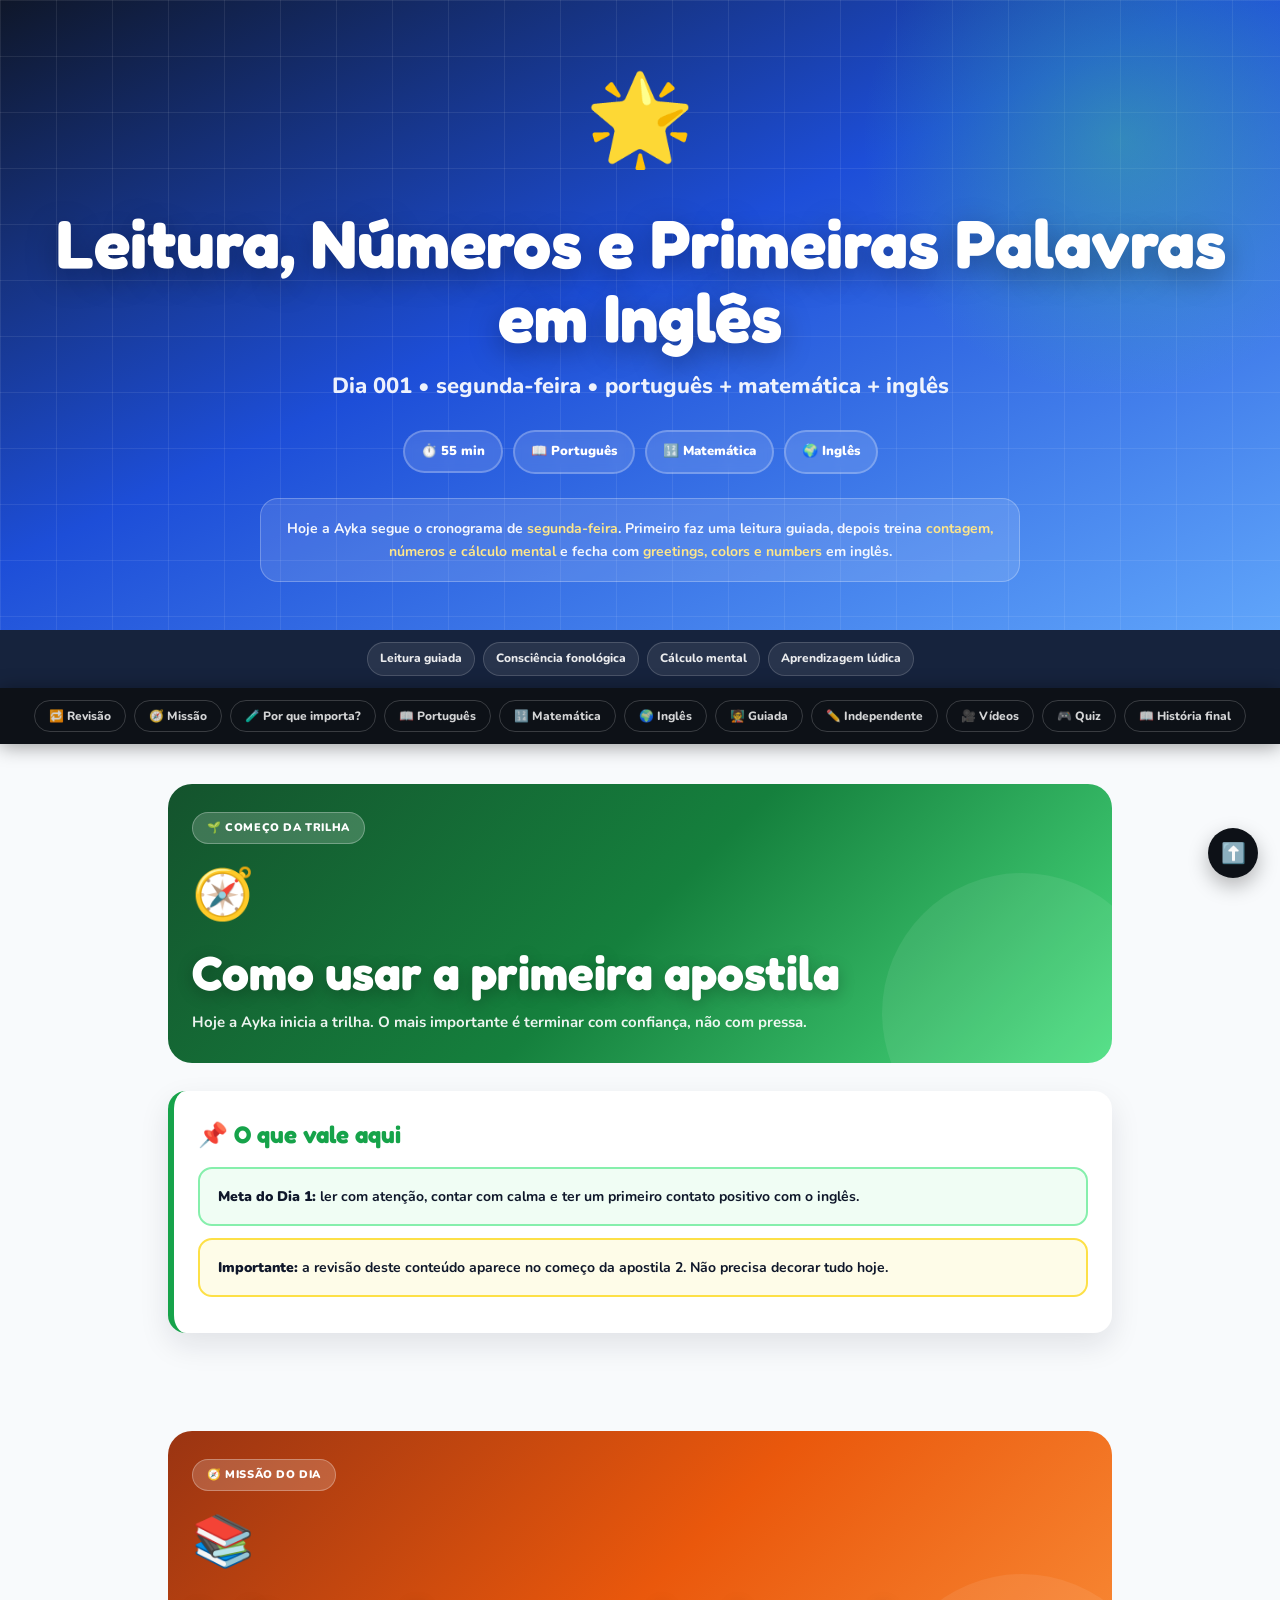
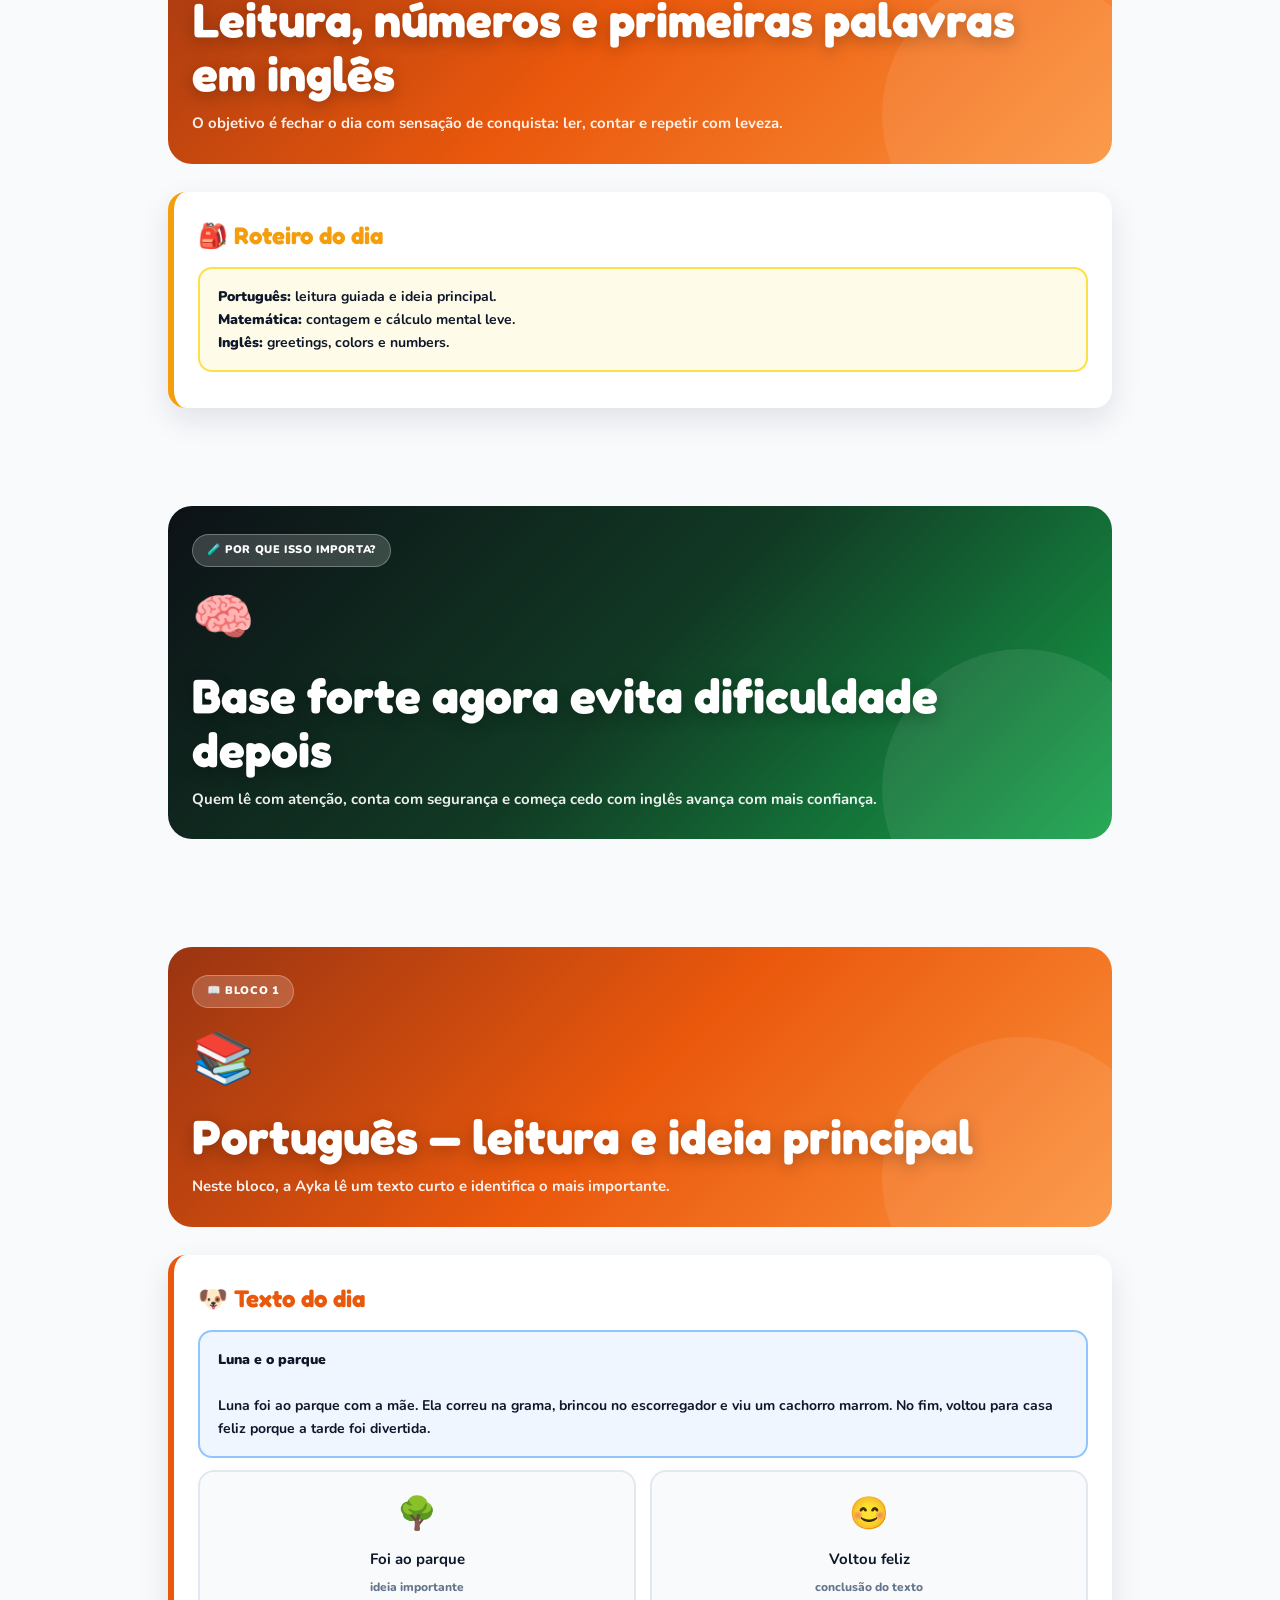
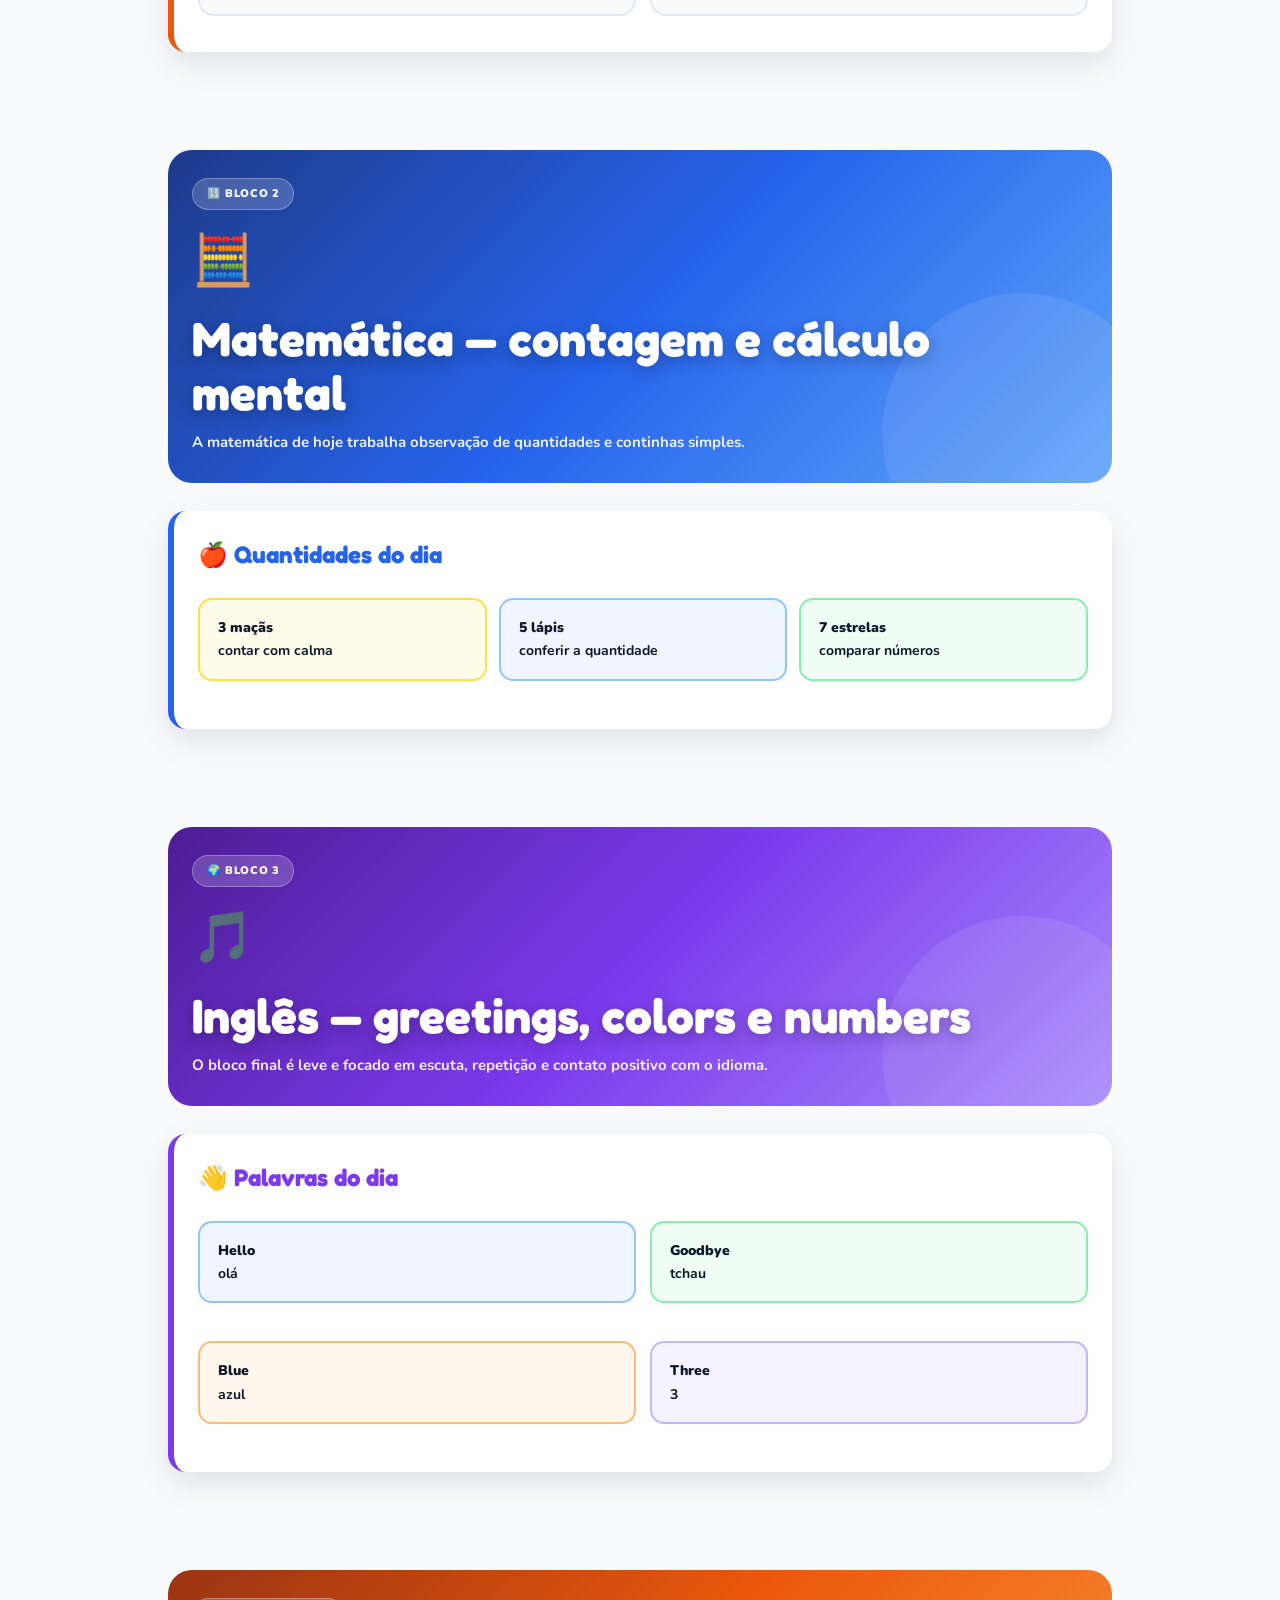
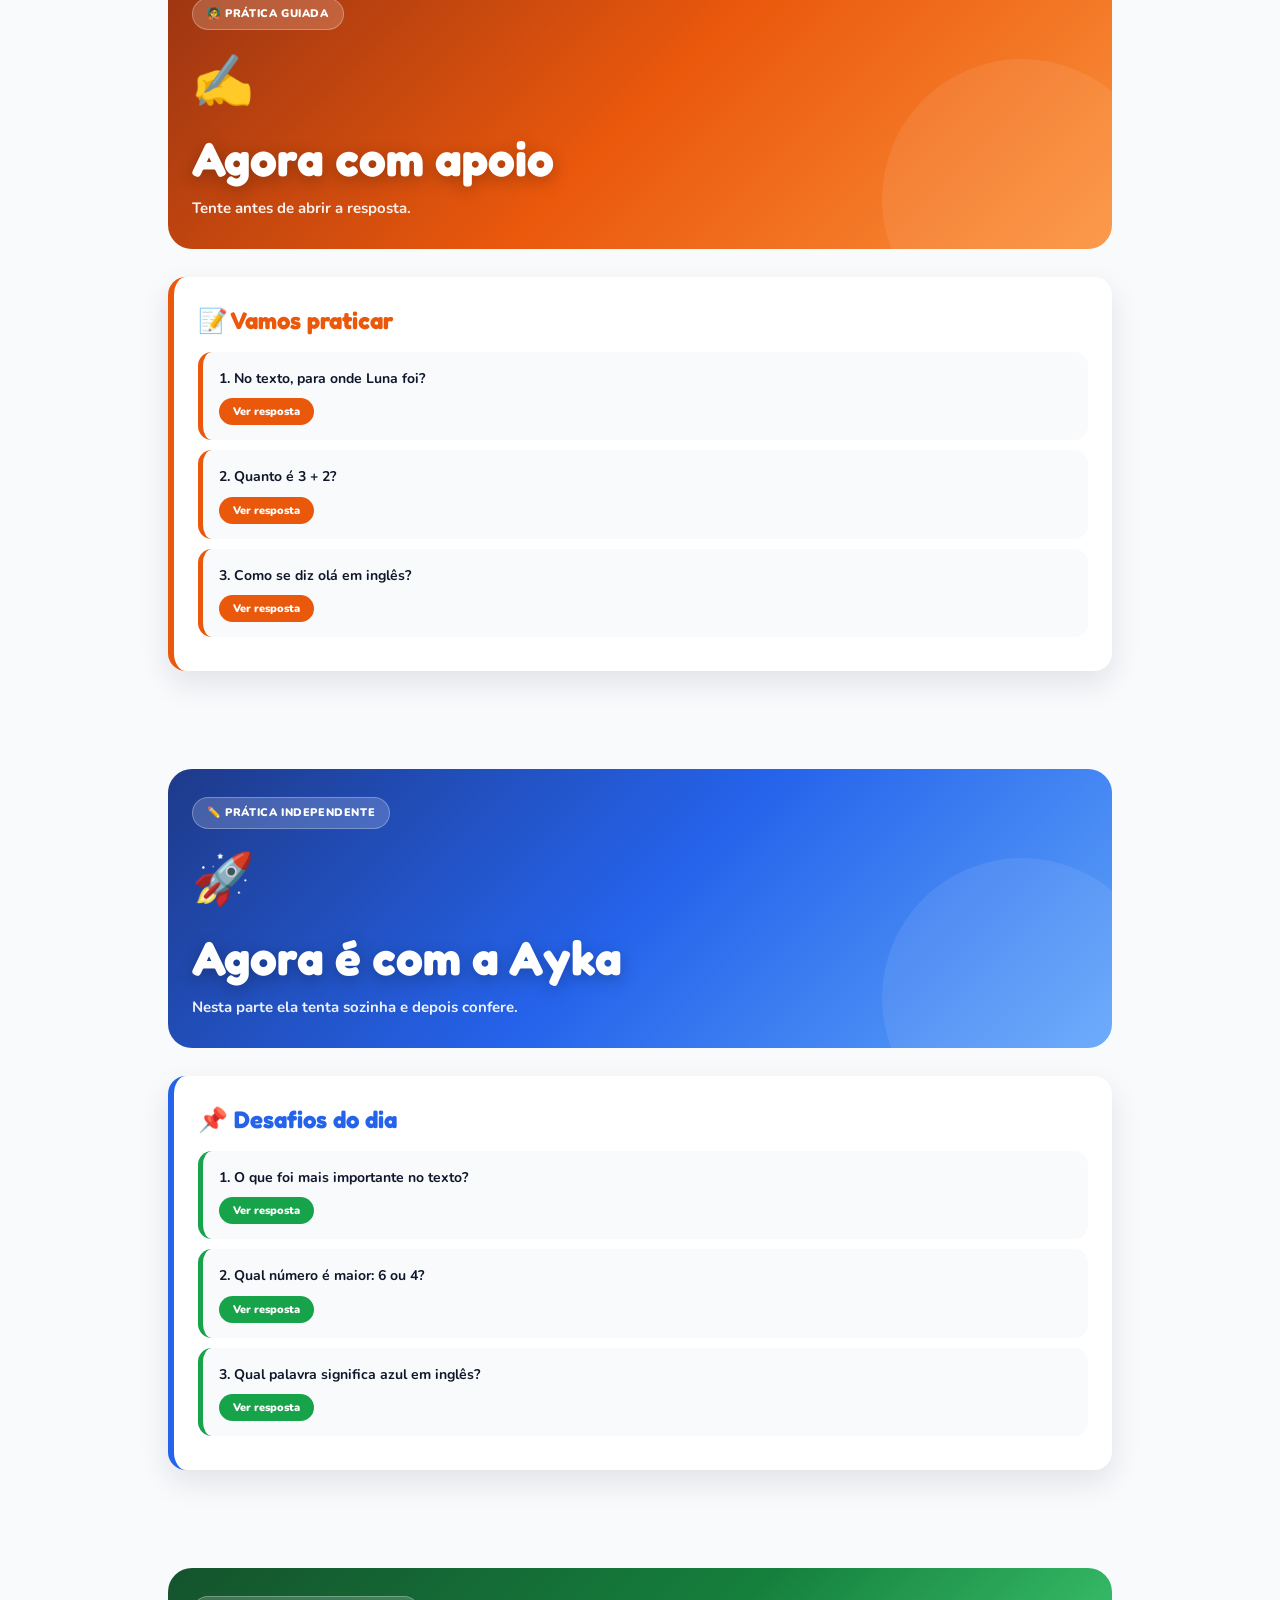
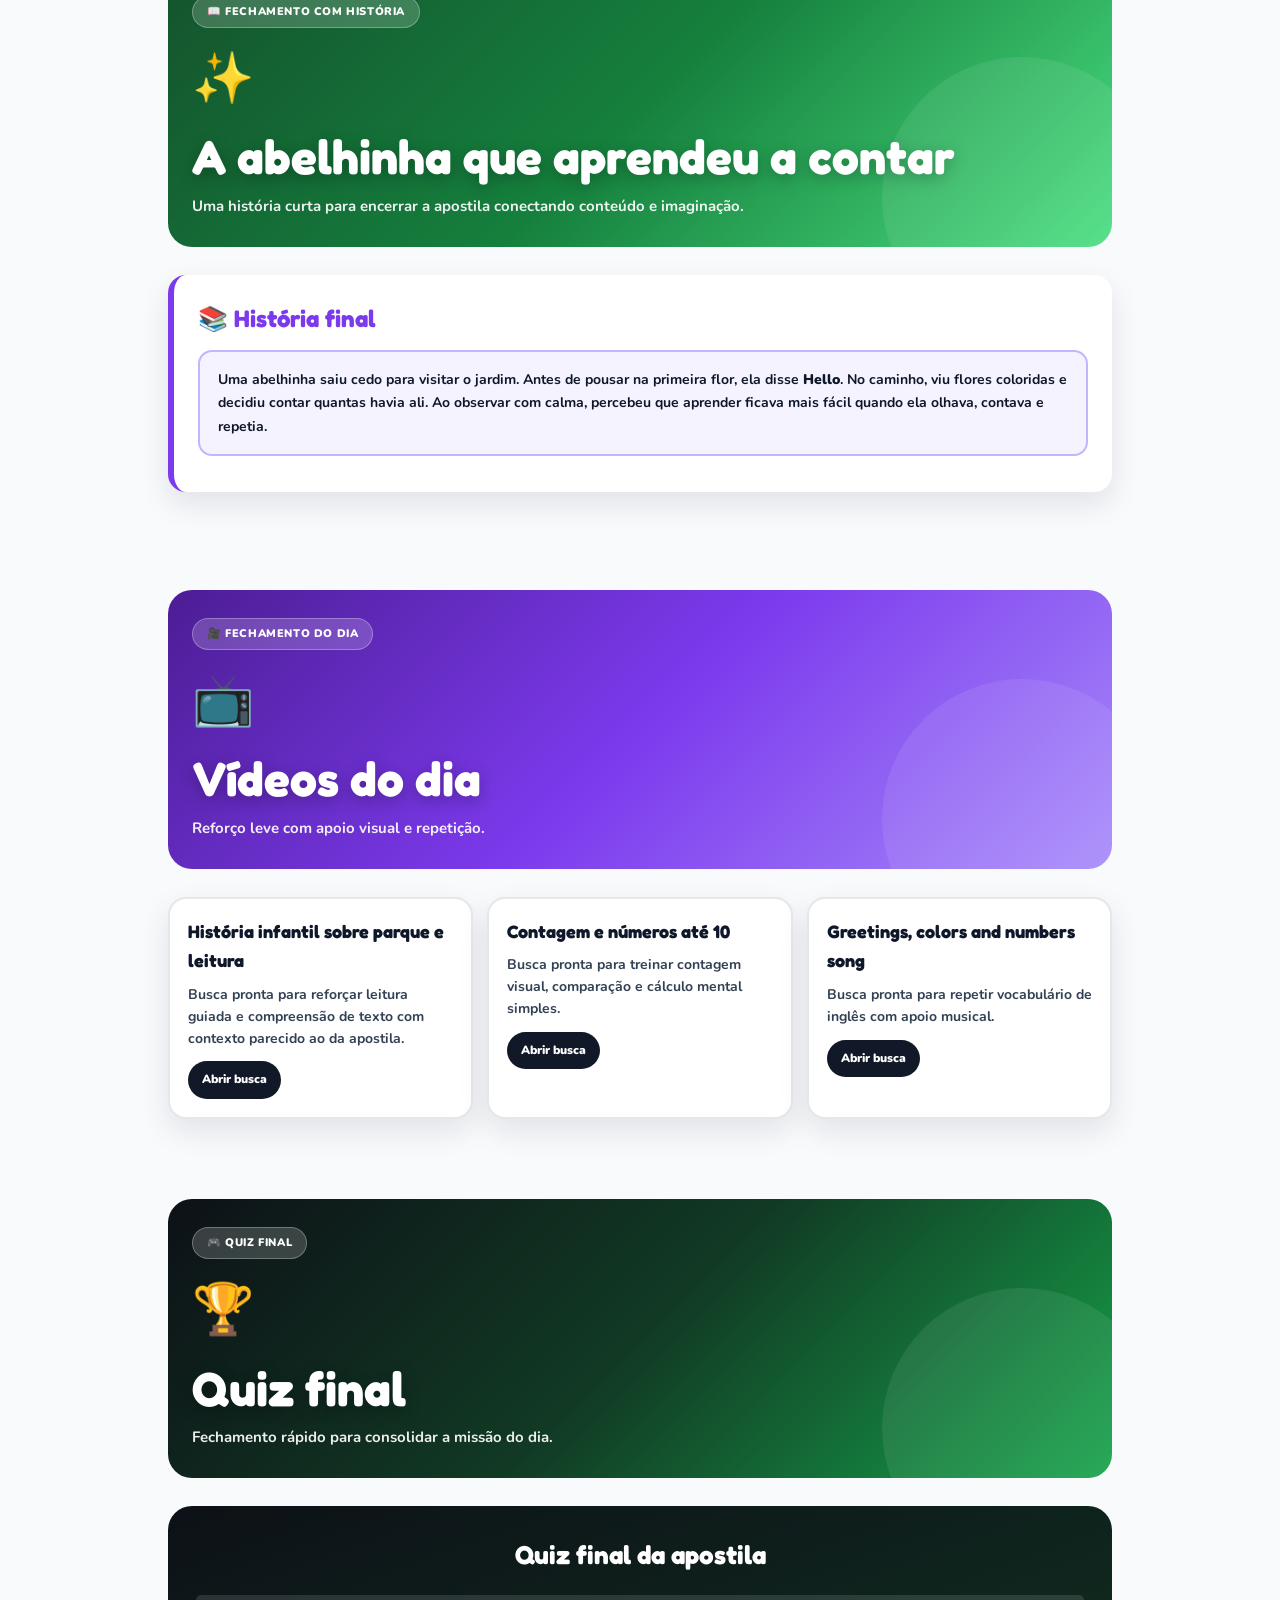
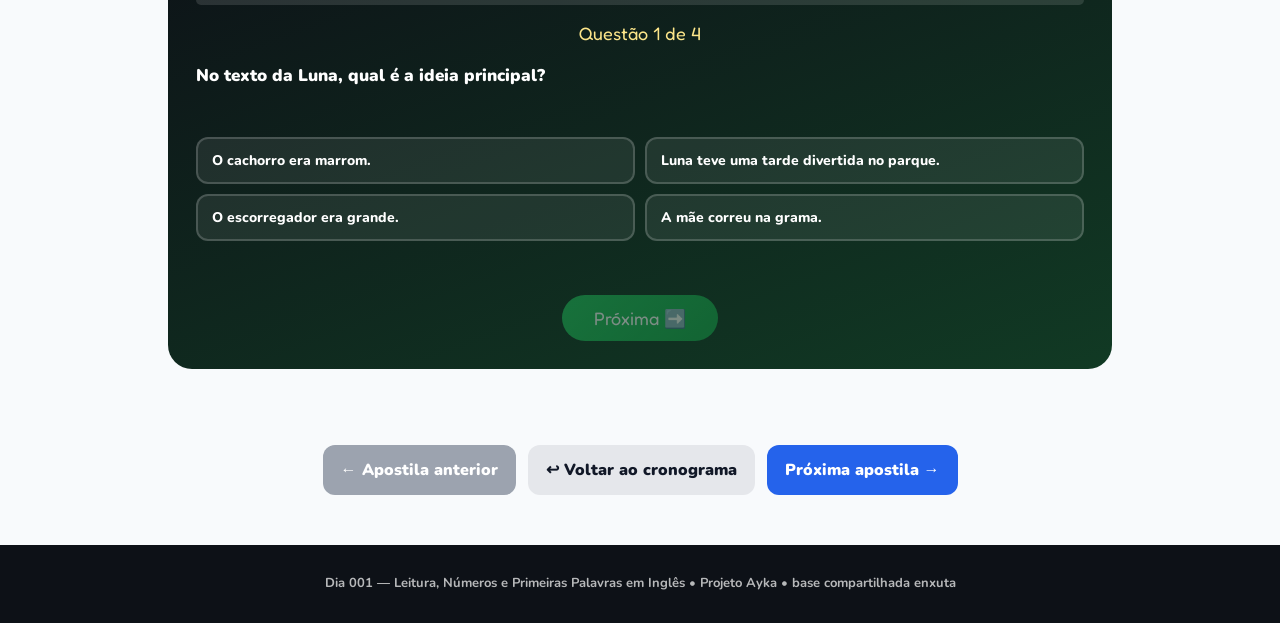
==== commit 91f0b00c: "Add files via upload" ====
--- a/apostilas/dia-001.html
+++ b/apostilas/dia-001.html
@@ -1,233 +1,11 @@
 <!DOCTYPE html>
-<html lang="pt-BR">
-<head>
-  <meta charset="UTF-8" />
-  <meta name="viewport" content="width=device-width, initial-scale=1.0" />
-  <title>Dia 001 — Leitura, Números e Primeiras Palavras em Inglês | Ayka</title>
-  <link rel="preconnect" href="https://fonts.googleapis.com">
-  <link rel="preconnect" href="https://fonts.gstatic.com" crossorigin>
-  <link href="https://fonts.googleapis.com/css2?family=Fredoka:wght@400;500;600;700&family=Nunito:wght@400;600;700;800;900&display=swap" rel="stylesheet">
-  <link rel="stylesheet" href="../assets/css/apostila.css">
-  <script>window.APOSTILA_PAGE = {"prevFile": null, "nextFile": "dia-002.html", "footer": "Dia 001 — Leitura, Números e Primeiras Palavras em Inglês • Projeto Ayka • arquitetura compartilhada + vídeos no final", "videos": [{"title": "História infantil sobre parque e leitura", "description": "Busca pronta para reforçar leitura guiada e compreensão de texto com contexto parecido ao da apostila.", "url": "https://www.youtube.com/results?search_query=historia+infantil+parque+leitura"}, {"title": "Contagem e números até 10", "description": "Busca pronta para treinar contagem visual, comparação e cálculo mental simples.", "url": "https://www.youtube.com/results?search_query=contagem+ate+10+infantil"}, {"title": "Greetings, colors and numbers song", "description": "Busca pronta para repetir vocabulário de inglês com apoio musical.", "url": "https://www.youtube.com/results?search_query=greetings+colors+numbers+song+kids"}], "quizData": [{"q": "No texto da Luna, qual é a ideia principal?", "opts": ["O cachorro era marrom.", "Luna teve uma tarde divertida no parque.", "O escorregador era grande.", "A mãe correu na grama."], "a": 1}, {"q": "Qual palavra começa com o som de L?", "opts": ["parque", "lápis", "casa", "pipa"], "a": 1}, {"q": "Quanto é 3 + 2?", "opts": ["4", "5", "6", "7"], "a": 1}, {"q": "Qual número é maior?", "opts": ["4", "6"], "a": 1}, {"q": "Como se diz 'olá' em inglês?", "opts": ["Blue", "Hello", "Three", "Goodbye"], "a": 1}, {"q": "Qual palavra significa azul?", "opts": ["Blue", "Hello", "One", "Thank you"], "a": 0}]};</script>
-</head>
-<body id="top">
-  <div class="cover" style="background:linear-gradient(155deg,#0f172a 0%, #1d4ed8 46%, #60a5fa 100%)">
-    <div class="cover-grid"></div>
-    <div class="cover-glow"></div>
-    <div class="cover-icon">🌟</div>
-    <h1>Leitura, Números e Primeiras Palavras em Inglês</h1>
-    <p class="cover-sub">Dia 001 • segunda-feira • português + matemática + inglês</p>
-    <div class="cover-pills"><span class="pill">⏱️ 55 min</span><span class="pill">📖 Português</span><span class="pill">🔢 Matemática</span><span class="pill">🌍 Inglês</span></div>
-    <div class="cover-note">Hoje a Ayka segue o cronograma de <strong>segunda-feira</strong>. Primeiro faz uma leitura guiada, depois treina <strong>contagem, números e cálculo mental</strong> e fecha com <strong>greetings, colors e numbers</strong> em inglês. <br><br><strong>Importante:</strong> esta é a primeira apostila da trilha. A revisão dela aparece no começo da <strong>apostila 2</strong>.</div>
-  </div>
-
-  <div class="science-bar"><div class="science-chip">Leitura guiada</div><div class="science-chip">Consciência fonológica</div><div class="science-chip">Cálculo mental</div><div class="science-chip">Aprendizagem lúdica</div><div class="science-chip">Fechamento leve</div></div>
-
-  <nav class="nav"><button onclick="go('intro')">🧭 Missão do dia</button><button onclick="go('porque')">🧪 Por que isso importa?</button><button onclick="go('nivel1')">📚 Bloco 1</button><button onclick="go('nivel2')">🧠 Bloco 2</button><button onclick="go('nivel3')">🌍 Bloco 3</button><button onclick="go('worked')">🧠 Exemplos</button><button onclick="go('guided')">🧑‍🏫 Guiada</button><button onclick="go('independent')">✏️ Independente</button><button onclick="go('videos')">🎥 Vídeos</button><button onclick="go('quiz')">🎮 Quiz</button><button onclick="go('fabula')">📖 História final</button></nav>
-
-  
-
-  <div class="page" id="intro">
-    <div class="stage orange">
-      <div class="stage-badge">🧭 Missão do dia</div>
-      <span class="stage-icon">🗺️</span>
-      <h2>Leitura, números e primeiras palavras em inglês</h2>
-      <p>O foco é fechar o dia com sensação de conquista: ler, contar e repetir com leveza.</p>
-      <div class="stage-tags"><span class="stage-tag">55 minutos</span><span class="stage-tag">3 blocos</span><span class="stage-tag">2 pausas</span></div>
-    </div>
-    <div class="card bo">
-      <h3>🎒 Roteiro do dia</h3>
-      <div class="info yellow"><strong>Português:</strong> leitura guiada, som inicial e escrita curta.<br><strong>Matemática:</strong> contagem, comparação e cálculo mental leve.<br><strong>Inglês:</strong> greetings, colors, numbers e repetição com música.</div>
-      <div class="info orange"><strong>Regra de ouro:</strong> a Ayka não precisa correr. O objetivo é entender bem e terminar o dia com confiança.</div>
-    </div>
-  </div>
-
-  <div class="page" id="porque">
-    <div class="stage dark">
-      <div class="stage-badge">🧪 Por que isso importa?</div>
-      <span class="stage-icon">🧠</span>
-      <h2>Base forte agora evita dificuldade depois</h2>
-      <p>Quem lê com atenção, conta com segurança e começa cedo com inglês chega mais confiante no 3º ano.</p>
-      <div class="stage-tags"><span class="stage-tag">Compreensão</span><span class="stage-tag">Raciocínio</span><span class="stage-tag">Vocabulário</span></div>
-    </div>
-    <div class="card bp">
-      <h3>🎯 Objetivo da aula</h3>
-      <div class="info blue">No final do dia, a Ayka deve conseguir localizar a ideia principal de um texto curto, resolver continhas simples e reconhecer palavras básicas em inglês.</div>
-    </div>
-  </div>
-
-  
-  <div class="page" id="nivel1">
-    <div class="stage orange">
-      <div class="stage-badge">📖 Bloco 1</div>
-      <span class="stage-icon">📚</span>
-      <h2>Português — leitura, sons e escrita curta</h2>
-      <p>Neste bloco, a Ayka lê um texto curtinho, identifica o mais importante e brinca com sons iniciais.</p>
-      <div class="stage-tags"><span class="stage-tag">Leitura guiada</span><span class="stage-tag">Som inicial</span><span class="stage-tag">Frase curta</span></div>
-    </div>
-    <div class="card bc"><h3>🐶 Texto do dia</h3><div class="info blue"><strong>Luna e o parque</strong><br><br>Luna foi ao parque com a mãe. Ela correu na grama, brincou no escorregador e viu um cachorro marrom. No fim, voltou para casa feliz porque a tarde foi divertida.</div><div class="grid-2"><div class="bubble-card"><div style="font-size:32px;">🌳</div><strong>Foi ao parque</strong><small>ideia importante</small></div><div class="bubble-card"><div style="font-size:32px;">😊</div><strong>Voltou feliz</strong><small>conclusão do texto</small></div></div><div class="info orange"><strong>Escrita curta:</strong> complete e copie no caderno: A Luna foi ao ______. Ela voltou para casa ______.</div></div>
-  </div>
-
-  <div class="page" id="nivel2">
-    <div class="stage blue">
-      <div class="stage-badge">🔢 Bloco 2</div>
-      <span class="stage-icon">🧮</span>
-      <h2>Matemática — contagem, comparação e cálculo mental</h2>
-      <p>A matemática de hoje trabalha observação de quantidades e continhas simples de cabeça.</p>
-      <div class="stage-tags"><span class="stage-tag">Contagem</span><span class="stage-tag">Comparação</span><span class="stage-tag">Cálculo mental</span></div>
-    </div>
-    <div class="card bp"><h3>🍎 Quantidades do dia</h3><div class="grid-3"><div class="info yellow"><strong>3 maçãs</strong><br>contar com calma</div><div class="info blue"><strong>5 lápis</strong><br>conferir a quantidade</div><div class="info green"><strong>7 estrelas</strong><br>comparar números</div></div><div class="info purple"><strong>Dica:</strong> para cálculo mental pequeno, a Ayka pode imaginar objetos, dedos ou passos na cabeça.</div></div>
-  </div>
-
-  <div class="page" id="nivel3">
-    <div class="stage purple">
-      <div class="stage-badge">🌍 Bloco 3</div>
-      <span class="stage-icon">🎵</span>
-      <h2>Inglês — greetings, colors, numbers e música</h2>
-      <p>O bloco final é leve e focado em escuta, repetição e contato positivo com o idioma.</p>
-      <div class="stage-tags"><span class="stage-tag">Greetings</span><span class="stage-tag">Colors</span><span class="stage-tag">Numbers</span></div>
-    </div>
-    <div class="card ba"><h3>👋 Palavras do dia</h3><div class="grid-2"><div class="info blue"><strong>Hello</strong><br>olá</div><div class="info green"><strong>Goodbye</strong><br>tchau</div><div class="info orange"><strong>Blue</strong><br>azul</div><div class="info purple"><strong>Three</strong><br>3</div></div><div class="info yellow"><strong>Fechamento leve:</strong> ouvir, repetir e brincar com o som já é avanço real para esta fase.</div></div>
-  </div>
-
-
-  <div class="page" id="worked">
-    <div class="stage green">
-      <div class="stage-badge">🧠 Exemplos</div>
-      <span class="stage-icon">🔎</span>
-      <h2>Primeiro eu vejo, depois eu faço</h2>
-      <p>Aqui a Ayka observa como pensar antes de responder sozinha.</p>
-    </div>
-    <div class="card bg"><h3>✅ Exemplo 1</h3><div class="info green"><strong>Pergunta:</strong> O que foi mais importante no texto da Luna?<br><strong>Resposta:</strong> que ela passou uma tarde divertida no parque.</div></div><div class="card bg"><h3>✅ Exemplo 2</h3><div class="info blue"><strong>Pergunta:</strong> Quanto é 4 + 2?<br><strong>Resposta:</strong> 6.</div></div><div class="card bg"><h3>✅ Exemplo 3</h3><div class="info purple"><strong>Pergunta:</strong> Como digo “olá” em inglês?<br><strong>Resposta:</strong> Hello.</div></div>
-  </div>
-
-  <div class="page" id="guided">
-    <div class="stage orange">
-      <div class="stage-badge">🧑‍🏫 Prática guiada</div>
-      <span class="stage-icon">✍️</span>
-      <h2>Agora com apoio</h2>
-      <p>A ideia é tentar primeiro e abrir a resposta só depois.</p>
-    </div>
-    <div class="card bc">
-      <h3>📝 Vamos praticar</h3>
-      <div class="question orange" onclick="toggleAnswer('g1_1')">
-        <strong>1.</strong> No texto da Luna, a palavra que completa “A Luna foi ao ______” é:<br>
-        <button class="show-btn orange" onclick="event.stopPropagation();toggleAnswer('g1_1')">Ver resposta</button>
-        <div class="answer" id="g1_1">parque.</div>
-      </div><div class="question orange" onclick="toggleAnswer('g1_2')">
-        <strong>2.</strong> Qual palavra começa com o som de L?<br>
-        <button class="show-btn orange" onclick="event.stopPropagation();toggleAnswer('g1_2')">Ver resposta</button>
-        <div class="answer" id="g1_2">Luna ou lápis.</div>
-      </div><div class="question orange" onclick="toggleAnswer('g1_3')">
-        <strong>3.</strong> Se a Ayka tem 3 estrelas e ganha mais 2, fica com quantas?<br>
-        <button class="show-btn orange" onclick="event.stopPropagation();toggleAnswer('g1_3')">Ver resposta</button>
-        <div class="answer" id="g1_3">5 estrelas.</div>
-      </div><div class="question orange" onclick="toggleAnswer('g1_4')">
-        <strong>4.</strong> Como se diz “olá” em inglês?<br>
-        <button class="show-btn orange" onclick="event.stopPropagation();toggleAnswer('g1_4')">Ver resposta</button>
-        <div class="answer" id="g1_4">Hello.</div>
-      </div>
-    </div>
-  </div>
-
-  <div class="page" id="independent">
-    <div class="stage blue">
-      <div class="stage-badge">✏️ Prática independente</div>
-      <span class="stage-icon">🚀</span>
-      <h2>Agora é com a Ayka</h2>
-      <p>Nesta parte ela tenta sozinha e depois confere.</p>
-    </div>
-    <div class="card bp">
-      <h3>📌 Desafios do dia</h3>
-      <div class="question green" onclick="toggleAnswer('i1_1')">
-        <strong>1.</strong> O que foi mais importante no texto: o cachorro ser marrom ou a tarde ter sido divertida?<br>
-        <button class="show-btn green" onclick="event.stopPropagation();toggleAnswer('i1_1')">Ver resposta</button>
-        <div class="answer" id="i1_1">O mais importante foi a tarde ter sido divertida.</div>
-      </div><div class="question green" onclick="toggleAnswer('i1_2')">
-        <strong>2.</strong> Qual número é maior: 6 ou 4?<br>
-        <button class="show-btn green" onclick="event.stopPropagation();toggleAnswer('i1_2')">Ver resposta</button>
-        <div class="answer" id="i1_2">6 é maior.</div>
-      </div><div class="question green" onclick="toggleAnswer('i1_3')">
-        <strong>3.</strong> Resolva mentalmente: 5 + 3<br>
-        <button class="show-btn green" onclick="event.stopPropagation();toggleAnswer('i1_3')">Ver resposta</button>
-        <div class="answer" id="i1_3">8.</div>
-      </div><div class="question green" onclick="toggleAnswer('i1_4')">
-        <strong>4.</strong> Qual palavra significa azul em inglês?<br>
-        <button class="show-btn green" onclick="event.stopPropagation();toggleAnswer('i1_4')">Ver resposta</button>
-        <div class="answer" id="i1_4">Blue.</div>
-      </div>
-    </div>
-  </div>
-
-  <div class="page" id="videos">
-    <div class="stage purple">
-      <div class="stage-badge">🎥 Fechamento do dia</div>
-      <span class="stage-icon">📺</span>
-      <h2>Vídeos do dia</h2>
-      <p>Seção final padronizada para reforçar o conteúdo com apoio visual e repetição leve.</p>
-      <div class="stage-tags"><span class="stage-tag">Reforço visual</span><span class="stage-tag">Repetição</span><span class="stage-tag">Aprendizagem leve</span></div>
-    </div>
-    <div class="videos-grid" id="videosGrid"></div>
-  </div>
-
-  <div class="page" id="quiz">
-    <div class="stage dark">
-      <div class="stage-badge">🎮 Quiz final</div>
-      <span class="stage-icon">🏆</span>
-      <h2>Quiz final — revisão do Dia 1</h2>
-      <p>Fechamento rápido do dia para consolidar memória e entendimento.</p>
-    </div>
-    <div class="quiz-wrap">
-      <h3>Quiz final — revisão do Dia 1</h3>
-      <div class="quiz-bar-wrap"><div class="quiz-bar" id="quizBar"></div></div>
-      <div class="quiz-score" id="quizScore">Questão 1</div>
-      <div class="quiz-question" id="quizQuestion">Carregando...</div>
-      <div class="quiz-options" id="quizOptions"></div>
-      <div class="quiz-feedback" id="quizFeedback"></div>
-      <button class="quiz-next" id="quizNext" onclick="nextQuiz()" disabled>Próxima ➡️</button>
-    </div>
-  </div>
-
-  <div class="page" id="fabula">
-    <div class="stage green">
-      <div class="stage-badge">📖 Fechamento com história</div>
-      <span class="stage-icon">✨</span>
-      <h2>A abelhinha que aprendeu a contar</h2>
-      <p>Uma história curta para encerrar a apostila conectando conteúdo, imaginação e linguagem.</p>
-      <div class="stage-tags"><span class="stage-tag">Leitura</span><span class="stage-tag">Conexão</span><span class="stage-tag">Encerramento</span></div>
-    </div>
-    <div class="card ba">
-      <h3>📚 História final</h3>
-      <div class="info purple">Uma abelhinha saiu cedo para visitar o jardim. Antes de pousar na primeira flor, ela disse <strong>Hello</strong>. No caminho, viu flores coloridas e decidiu contar quantas havia ali. Ao observar com calma, percebeu que aprender ficava mais fácil quando ela olhava, contava e repetia. No fim, contou tudo para a mamãe abelha, que sorriu e disse: quem presta atenção aprende mais.</div>
-    </div>
-    <div class="card bc">
-      <h3>🧠 Entendendo a história</h3>
-      <div class="question green" onclick="toggleAnswer('f1_1')">
-        <strong>1.</strong> Quem é a personagem principal da história?<br>
-        <button class="show-btn green" onclick="event.stopPropagation();toggleAnswer('f1_1')">Ver resposta</button>
-        <div class="answer" id="f1_1">A abelhinha.</div>
-      </div><div class="question green" onclick="toggleAnswer('f1_2')">
-        <strong>2.</strong> O que ela fez no jardim?<br>
-        <button class="show-btn green" onclick="event.stopPropagation();toggleAnswer('f1_2')">Ver resposta</button>
-        <div class="answer" id="f1_2">Observou flores, contou e aprendeu com calma.</div>
-      </div><div class="question green" onclick="toggleAnswer('f1_3')">
-        <strong>3.</strong> Qual é a moral da história?<br>
-        <button class="show-btn green" onclick="event.stopPropagation();toggleAnswer('f1_3')">Ver resposta</button>
-        <div class="answer" id="f1_3">Quem presta atenção aprende mais.</div>
-      </div>
-    </div>
-  </div>
-
-  <div class="nav-bottom">
-    <a id="prevLesson" class="btn-secondary" href="#">← Apostila anterior</a>
-    <a class="btn-secondary" href="../index.html">↩ Voltar ao cronograma</a>
-    <a id="nextLesson" class="btn-primary" href="#">Próxima apostila →</a>
-  </div>
-
-  <button class="top-btn" onclick="go('top')">⬆️</button>
-
-  <footer class="footer" id="footerInfo"></footer>
-
-  <script src="../assets/js/apostila.js"></script>
-</body>
-</html>+<html lang="pt-BR"><head><meta charset="UTF-8" /><meta name="viewport" content="width=device-width, initial-scale=1.0" /><title>Leitura, Números e Primeiras Palavras em Inglês | Ayka</title><link rel="preconnect" href="https://fonts.googleapis.com"><link rel="preconnect" href="https://fonts.gstatic.com" crossorigin><link href="https://fonts.googleapis.com/css2?family=Fredoka:wght@400;500;600;700&family=Nunito:wght@400;600;700;800;900&display=swap" rel="stylesheet"><link rel="stylesheet" href="../assets/apostila.css"><script src="../config.js"></script></head>
+<body id="top"><div class="cover" style="background:linear-gradient(155deg,#0f172a 0%, #1d4ed8 46%, #60a5fa 100%)"><div class="cover-grid"></div><div class="cover-glow"></div><div class="cover-icon" id="coverIcon"></div><h1 id="coverTitle"></h1><p class="cover-sub" id="coverSubtitle"></p><div class="cover-pills" id="coverPills"></div><div class="cover-note" id="coverNote"></div></div><div class="science-bar" id="scienceBar"></div><nav class="nav"><button onclick="go('review')">🔁 Revisão</button><button onclick="go('intro')">🧭 Missão</button><button onclick="go('porque')">🧪 Por que importa?</button><button onclick="go('nivel1')">📖 Português</button><button onclick="go('nivel2')">🔢 Matemática</button><button onclick="go('nivel3')">🌍 Inglês</button><button onclick="go('guided')">🧑‍🏫 Guiada</button><button onclick="go('independent')">✏️ Independente</button><button onclick="go('videos')">🎥 Vídeos</button><button onclick="go('quiz')">🎮 Quiz</button><button onclick="go('fabula')">📖 História final</button></nav><div class="page" id="review"><div class="stage green"><div class="stage-badge">🌱 Começo da trilha</div><span class="stage-icon">🧭</span><h2>Como usar a primeira apostila</h2><p>Hoje a Ayka inicia a trilha. O mais importante é terminar com confiança, não com pressa.</p></div><div class="card bg"><h3>📌 O que vale aqui</h3><div class="info green"><strong>Meta do Dia 1:</strong> ler com atenção, contar com calma e ter um primeiro contato positivo com o inglês.</div><div class="info yellow"><strong>Importante:</strong> a revisão deste conteúdo aparece no começo da apostila 2. Não precisa decorar tudo hoje.</div></div></div>
+<div class="page" id="intro"><div class="stage orange"><div class="stage-badge">🧭 Missão do dia</div><span class="stage-icon">📚</span><h2>Leitura, números e primeiras palavras em inglês</h2><p>O objetivo é fechar o dia com sensação de conquista: ler, contar e repetir com leveza.</p></div><div class="card bo"><h3>🎒 Roteiro do dia</h3><div class="info yellow"><strong>Português:</strong> leitura guiada e ideia principal.<br><strong>Matemática:</strong> contagem e cálculo mental leve.<br><strong>Inglês:</strong> greetings, colors e numbers.</div></div></div>
+<div class="page" id="porque"><div class="stage dark"><div class="stage-badge">🧪 Por que isso importa?</div><span class="stage-icon">🧠</span><h2>Base forte agora evita dificuldade depois</h2><p>Quem lê com atenção, conta com segurança e começa cedo com inglês avança com mais confiança.</p></div></div>
+<div class="page" id="nivel1"><div class="stage orange"><div class="stage-badge">📖 Bloco 1</div><span class="stage-icon">📚</span><h2>Português — leitura e ideia principal</h2><p>Neste bloco, a Ayka lê um texto curto e identifica o mais importante.</p></div><div class="card bc"><h3>🐶 Texto do dia</h3><div class="info blue"><strong>Luna e o parque</strong><br><br>Luna foi ao parque com a mãe. Ela correu na grama, brincou no escorregador e viu um cachorro marrom. No fim, voltou para casa feliz porque a tarde foi divertida.</div><div class="grid-2"><div class="bubble-card"><div style="font-size:32px;">🌳</div><strong>Foi ao parque</strong><small>ideia importante</small></div><div class="bubble-card"><div style="font-size:32px;">😊</div><strong>Voltou feliz</strong><small>conclusão do texto</small></div></div></div></div>
+<div class="page" id="nivel2"><div class="stage blue"><div class="stage-badge">🔢 Bloco 2</div><span class="stage-icon">🧮</span><h2>Matemática — contagem e cálculo mental</h2><p>A matemática de hoje trabalha observação de quantidades e continhas simples.</p></div><div class="card bp"><h3>🍎 Quantidades do dia</h3><div class="grid-3"><div class="info yellow"><strong>3 maçãs</strong><br>contar com calma</div><div class="info blue"><strong>5 lápis</strong><br>conferir a quantidade</div><div class="info green"><strong>7 estrelas</strong><br>comparar números</div></div></div></div>
+<div class="page" id="nivel3"><div class="stage purple"><div class="stage-badge">🌍 Bloco 3</div><span class="stage-icon">🎵</span><h2>Inglês — greetings, colors e numbers</h2><p>O bloco final é leve e focado em escuta, repetição e contato positivo com o idioma.</p></div><div class="card ba"><h3>👋 Palavras do dia</h3><div class="grid-2"><div class="info blue"><strong>Hello</strong><br>olá</div><div class="info green"><strong>Goodbye</strong><br>tchau</div><div class="info orange"><strong>Blue</strong><br>azul</div><div class="info purple"><strong>Three</strong><br>3</div></div></div></div>
+<div class="page" id="guided"><div class="stage orange"><div class="stage-badge">🧑‍🏫 Prática guiada</div><span class="stage-icon">✍️</span><h2>Agora com apoio</h2><p>Tente antes de abrir a resposta.</p></div><div class="card bc"><h3>📝 Vamos praticar</h3><div class="question orange" onclick="toggleAnswer('d1g1')"><strong>1.</strong> No texto, para onde Luna foi?<br><button class="show-btn orange" onclick="event.stopPropagation();toggleAnswer('d1g1')">Ver resposta</button><div class="answer" id="d1g1">Ela foi ao parque.</div></div><div class="question orange" onclick="toggleAnswer('d1g2')"><strong>2.</strong> Quanto é 3 + 2?<br><button class="show-btn orange" onclick="event.stopPropagation();toggleAnswer('d1g2')">Ver resposta</button><div class="answer" id="d1g2">5.</div></div><div class="question orange" onclick="toggleAnswer('d1g3')"><strong>3.</strong> Como se diz olá em inglês?<br><button class="show-btn orange" onclick="event.stopPropagation();toggleAnswer('d1g3')">Ver resposta</button><div class="answer" id="d1g3">Hello.</div></div></div></div>
+<div class="page" id="independent"><div class="stage blue"><div class="stage-badge">✏️ Prática independente</div><span class="stage-icon">🚀</span><h2>Agora é com a Ayka</h2><p>Nesta parte ela tenta sozinha e depois confere.</p></div><div class="card bp"><h3>📌 Desafios do dia</h3><div class="question green" onclick="toggleAnswer('d1i1')"><strong>1.</strong> O que foi mais importante no texto?<br><button class="show-btn green" onclick="event.stopPropagation();toggleAnswer('d1i1')">Ver resposta</button><div class="answer" id="d1i1">Que Luna teve uma tarde divertida no parque.</div></div><div class="question green" onclick="toggleAnswer('d1i2')"><strong>2.</strong> Qual número é maior: 6 ou 4?<br><button class="show-btn green" onclick="event.stopPropagation();toggleAnswer('d1i2')">Ver resposta</button><div class="answer" id="d1i2">6 é maior.</div></div><div class="question green" onclick="toggleAnswer('d1i3')"><strong>3.</strong> Qual palavra significa azul em inglês?<br><button class="show-btn green" onclick="event.stopPropagation();toggleAnswer('d1i3')">Ver resposta</button><div class="answer" id="d1i3">Blue.</div></div></div></div>
+<div class="page" id="fabula"><div class="stage green"><div class="stage-badge">📖 Fechamento com história</div><span class="stage-icon">✨</span><h2>A abelhinha que aprendeu a contar</h2><p>Uma história curta para encerrar a apostila conectando conteúdo e imaginação.</p></div><div class="card ba"><h3>📚 História final</h3><div class="info purple">Uma abelhinha saiu cedo para visitar o jardim. Antes de pousar na primeira flor, ela disse <strong>Hello</strong>. No caminho, viu flores coloridas e decidiu contar quantas havia ali. Ao observar com calma, percebeu que aprender ficava mais fácil quando ela olhava, contava e repetia.</div></div></div><div class="page" id="videos"><div class="stage purple"><div class="stage-badge">🎥 Fechamento do dia</div><span class="stage-icon">📺</span><h2>Vídeos do dia</h2><p>Reforço leve com apoio visual e repetição.</p></div><div class="videos-grid" id="videosGrid"></div></div><div class="page" id="quiz"><div class="stage dark"><div class="stage-badge">🎮 Quiz final</div><span class="stage-icon">🏆</span><h2>Quiz final</h2><p>Fechamento rápido para consolidar a missão do dia.</p></div><div class="quiz-wrap"><h3>Quiz final da apostila</h3><div class="quiz-bar-wrap"><div class="quiz-bar" id="quizBar"></div></div><div class="quiz-score" id="quizScore">Questão 1</div><div class="quiz-question" id="quizQuestion">Carregando...</div><div class="quiz-options" id="quizOptions"></div><div class="quiz-feedback" id="quizFeedback"></div><button class="quiz-next" id="quizNext" disabled>Próxima ➡️</button></div></div><div class="nav-bottom"><a class="btn-secondary" id="btnPrev" href="#">← Apostila anterior</a><a class="btn-secondary" href="../index.html">↩ Voltar ao cronograma</a><a class="btn-primary" id="btnNext" href="#">Próxima apostila →</a></div><button class="top-btn" onclick="go('top')">⬆️</button><footer class="footer" id="footerInfo"></footer><script src="../assets/apostila.js"></script><script>window.APOSTILA_DATA = {"day": 1, "coverIcon": "🌟", "coverTitle": "Leitura, Números e Primeiras Palavras em Inglês", "coverSubtitle": "Dia 001 • segunda-feira • português + matemática + inglês", "coverNote": "Hoje a Ayka segue o cronograma de <strong>segunda-feira</strong>. Primeiro faz uma leitura guiada, depois treina <strong>contagem, números e cálculo mental</strong> e fecha com <strong>greetings, colors e numbers</strong> em inglês.", "coverStyle": "background:linear-gradient(155deg,#0f172a 0%, #1d4ed8 46%, #60a5fa 100%)", "pills": ["⏱️ 55 min", "📖 Português", "🔢 Matemática", "🌍 Inglês"], "chips": ["Leitura guiada", "Consciência fonológica", "Cálculo mental", "Aprendizagem lúdica"], "block1_nav": "📖 Português", "block2_nav": "🔢 Matemática", "block3_nav": "🌍 Inglês", "videos": [{"title": "História infantil sobre parque e leitura", "description": "Busca pronta para reforçar leitura guiada e compreensão de texto com contexto parecido ao da apostila.", "url": "https://www.youtube.com/results?search_query=historia+infantil+parque+leitura"}, {"title": "Contagem e números até 10", "description": "Busca pronta para treinar contagem visual, comparação e cálculo mental simples.", "url": "https://www.youtube.com/results?search_query=contagem+ate+10+infantil"}, {"title": "Greetings, colors and numbers song", "description": "Busca pronta para repetir vocabulário de inglês com apoio musical.", "url": "https://www.youtube.com/results?search_query=greetings+colors+numbers+song+kids"}], "quizData": [{"q": "No texto da Luna, qual é a ideia principal?", "opts": ["O cachorro era marrom.", "Luna teve uma tarde divertida no parque.", "O escorregador era grande.", "A mãe correu na grama."], "a": 1}, {"q": "Quanto é 3 + 2?", "opts": ["4", "5", "6", "7"], "a": 1}, {"q": "Como se diz olá em inglês?", "opts": ["Blue", "Hello", "Three", "Goodbye"], "a": 1}, {"q": "Qual palavra significa azul?", "opts": ["Blue", "Hello", "One", "Thank you"], "a": 0}], "footerText": "Dia 001 — Leitura, Números e Primeiras Palavras em Inglês • Projeto Ayka • base compartilhada enxuta"}; AykaApostila.init(window.APOSTILA_DATA);</script></body></html>
--- a/assets/apostila.css
+++ b/assets/apostila.css
@@ -0,0 +1,15 @@
+
+:root{--ink:#0f172a;--navy:#16233d;--blue:#2563eb;--blue2:#60a5fa;--green:#16a34a;--orange:#ea580c;--amber:#f59e0b;--yellow:#fef3c7;--purple:#7c3aed;--gray0:#f8fafc;--gray2:#e2e8f0;--gray4:#64748b;--white:#ffffff;--shadow:0 12px 30px rgba(15,23,42,.10)}
+*{box-sizing:border-box;margin:0;padding:0} html{scroll-behavior:smooth} body{font-family:'Nunito',Arial,sans-serif;background:var(--gray0);color:var(--ink);line-height:1.65}
+.cover{min-height:70vh;background:linear-gradient(155deg,#0d1117 0%, #113a24 46%, #16a34a 100%);display:flex;flex-direction:column;align-items:center;justify-content:center;text-align:center;padding:40px 24px;position:relative;overflow:hidden}.cover-grid{position:absolute;inset:0;background-image:linear-gradient(rgba(255,255,255,.08) 1px, transparent 1px),linear-gradient(90deg, rgba(255,255,255,.08) 1px, transparent 1px);background-size:56px 56px}.cover-glow{position:absolute;width:520px;height:520px;border-radius:50%;background:radial-gradient(circle, rgba(74,222,128,.35), transparent 70%);top:-120px;right:-100px}.cover-icon{font-size:88px;position:relative;z-index:2;margin-bottom:14px}.cover h1{font-family:'Fredoka',cursive;font-size:clamp(38px,7vw,68px);line-height:1.08;color:#fff;text-shadow:0 8px 30px rgba(0,0,0,.35);position:relative;z-index:2}.cover-sub{margin-top:14px;color:rgba(255,255,255,.92);font-weight:800;font-size:clamp(16px,2.5vw,22px);position:relative;z-index:2}.cover-pills{display:flex;gap:10px;flex-wrap:wrap;justify-content:center;margin-top:26px;position:relative;z-index:2}.pill{padding:9px 16px;border-radius:999px;font-size:13px;font-weight:900;border:2px solid rgba(255,255,255,.24);color:#fff;background:rgba(255,255,255,.12);backdrop-filter:blur(4px)}.cover-note{margin-top:24px;max-width:760px;padding:18px 22px;border-radius:18px;background:rgba(255,255,255,.12);border:1.5px solid rgba(255,255,255,.25);color:rgba(255,255,255,.94);font-size:14px;font-weight:700;line-height:1.65;position:relative;z-index:2}.cover-note strong{color:#fde68a}
+.science-bar{background:var(--navy);padding:12px 18px;display:flex;flex-wrap:wrap;justify-content:center;gap:8px}.science-chip{background:rgba(255,255,255,.08);color:rgba(255,255,255,.9);border:1.5px solid rgba(255,255,255,.16);border-radius:999px;padding:6px 12px;font-size:12px;font-weight:800}
+.nav{position:sticky;top:0;z-index:200;background:#0d1117;display:flex;flex-wrap:wrap;justify-content:center;gap:8px;padding:12px 14px;box-shadow:0 2px 20px rgba(0,0,0,.4)}.nav button{border:1.5px solid rgba(255,255,255,.18);background:transparent;color:rgba(255,255,255,.82);border-radius:999px;padding:7px 14px;font-family:'Nunito',sans-serif;font-weight:800;font-size:12px;cursor:pointer;transition:.22s ease}.nav button:hover{background:var(--blue);border-color:var(--blue);color:#fff;transform:scale(1.04)}
+.page{max-width:980px;margin:0 auto;padding:40px 18px}.stage{border-radius:24px;padding:28px 24px;margin-bottom:28px;position:relative;overflow:hidden}.stage::after{content:'';position:absolute;width:280px;height:280px;border-radius:50%;background:rgba(255,255,255,.08);right:-50px;bottom:-90px}.stage.orange{background:linear-gradient(135deg,#9a3412,#ea580c,#fb923c)}.stage.blue{background:linear-gradient(135deg,#1e3a8a,#2563eb,#60a5fa)}.stage.purple{background:linear-gradient(135deg,#4c1d95,#7c3aed,#a78bfa)}.stage.green{background:linear-gradient(135deg,#14532d,#15803d,#4ade80)}.stage.dark{background:linear-gradient(135deg,#0d1117,#113a24,#16a34a)}.stage-badge{display:inline-flex;align-items:center;gap:6px;background:rgba(255,255,255,.18);color:#fff;border:1.5px solid rgba(255,255,255,.28);padding:6px 14px;border-radius:999px;font-size:11px;font-weight:900;letter-spacing:.6px;text-transform:uppercase;margin-bottom:10px}.stage-icon{font-size:50px;margin-bottom:10px;display:block;position:relative;z-index:1}.stage h2{font-family:'Fredoka',cursive;font-size:clamp(28px,4vw,48px);color:#fff;line-height:1.12;text-shadow:0 4px 16px rgba(0,0,0,.25);position:relative;z-index:1}.stage p{margin-top:10px;color:rgba(255,255,255,.92);font-size:15px;font-weight:700;position:relative;z-index:1}.stage-tags{display:flex;flex-wrap:wrap;gap:10px;margin-top:14px;position:relative;z-index:1}.stage-tag{background:rgba(255,255,255,.16);color:#fff;border:1.5px solid rgba(255,255,255,.24);border-radius:999px;padding:6px 12px;font-size:12px;font-weight:800}
+.card{background:var(--white);border-radius:18px;padding:24px;margin-bottom:18px;box-shadow:var(--shadow)}.card h3{font-family:'Fredoka',cursive;font-size:24px;margin-bottom:12px;display:flex;align-items:center;gap:8px}.card.bc{border-left:6px solid var(--orange)} .card.bc h3{color:var(--orange)}.card.bp{border-left:6px solid var(--blue)} .card.bp h3{color:var(--blue)}.card.ba{border-left:6px solid var(--purple)} .card.ba h3{color:var(--purple)}.card.bg{border-left:6px solid var(--green)} .card.bg h3{color:var(--green)}.card.bo{border-left:6px solid var(--amber)} .card.bo h3{color:var(--amber)}
+.info{border-radius:14px;padding:16px 18px;margin:12px 0;font-size:14px;font-weight:700;line-height:1.65}.info strong{font-weight:900}.info.yellow{background:#fefce8;border:2px solid #fde047}.info.blue{background:#eff6ff;border:2px solid #93c5fd}.info.green{background:#f0fdf4;border:2px solid #86efac}.info.orange{background:#fff7ed;border:2px solid #fdba74}.info.purple{background:#f5f3ff;border:2px solid #c4b5fd}
+.grid-2{display:grid;grid-template-columns:1fr 1fr;gap:14px;margin:12px 0}.grid-3{display:grid;grid-template-columns:repeat(3,1fr);gap:12px;margin:12px 0}.bubble-card{background:var(--gray0);border:2px solid var(--gray2);border-radius:16px;padding:16px;text-align:center;transition:.2s ease;min-height:110px;display:flex;flex-direction:column;justify-content:center;align-items:center;gap:6px}.bubble-card strong{font-size:15px;color:var(--ink)}.bubble-card small{color:var(--gray4);font-size:12px;font-weight:800}
+.question{background:var(--gray0);border-left:5px solid var(--gray2);border-radius:14px;padding:15px 16px;margin-bottom:10px;font-size:14px;font-weight:700;line-height:1.65;cursor:pointer;transition:.2s ease}.question:hover{transform:translateX(4px);background:#f8fbff}.question.orange{border-left-color:var(--orange)}.question.green{border-left-color:var(--green)}.show-btn{border:none;border-radius:999px;padding:6px 14px;font-family:'Nunito',sans-serif;font-weight:900;font-size:11px;cursor:pointer;margin-top:8px;color:#fff;background:var(--blue)}.show-btn.orange{background:var(--orange)}.show-btn.green{background:var(--green)}.answer{display:none;margin-top:10px;border-radius:12px;padding:12px 14px;background:#f0fdf4;border:2px solid #86efac;color:#166534;font-size:13px;font-weight:800;line-height:1.6}.answer.show{display:block}
+.quiz-wrap{background:linear-gradient(160deg,#0d1117,#113a24);border-radius:24px;padding:28px;margin-top:24px}.quiz-wrap h3{color:#fff;text-align:center;font-family:'Fredoka',cursive;font-size:26px;margin-bottom:18px}.quiz-bar-wrap{height:10px;background:rgba(255,255,255,.12);border-radius:999px;overflow:hidden;margin-bottom:14px}.quiz-bar{height:100%;width:0;background:linear-gradient(90deg,#22c55e,#4ade80);transition:.35s ease}.quiz-score{text-align:center;color:#fde68a;font-family:'Fredoka',cursive;font-size:18px;margin-bottom:14px}.quiz-question{color:#fff;font-size:17px;font-weight:900;min-height:58px;line-height:1.5;margin-bottom:16px}.quiz-options{display:grid;grid-template-columns:1fr 1fr;gap:10px;margin-bottom:16px}.quiz-option{border:2px solid rgba(255,255,255,.18);background:rgba(255,255,255,.08);color:#fff;border-radius:12px;padding:12px 14px;font-family:'Nunito',sans-serif;font-size:14px;font-weight:800;cursor:pointer;text-align:left;transition:.2s ease}.quiz-option:hover:not(:disabled){background:rgba(255,255,255,.15);transform:scale(1.01)}.quiz-option.correct{background:rgba(34,197,94,.28);border-color:#22c55e}.quiz-option.wrong{background:rgba(220,38,38,.28);border-color:#dc2626}.quiz-feedback{min-height:26px;text-align:center;font-size:16px;font-weight:900;margin-bottom:12px}.quiz-next{display:block;margin:0 auto;border:none;border-radius:999px;padding:12px 32px;font-family:'Fredoka',cursive;font-size:18px;color:#fff;background:linear-gradient(135deg,#22c55e,#16a34a);cursor:pointer;transition:.2s ease}.quiz-next:hover{transform:scale(1.04)}.quiz-next:disabled{opacity:.45;cursor:not-allowed;transform:none}
+.videos-grid{display:grid;grid-template-columns:repeat(auto-fit,minmax(230px,1fr));gap:14px}.video-card{background:var(--white);border-radius:18px;padding:18px;box-shadow:var(--shadow);border:2px solid #e5e7eb}.video-card h4{font-family:'Fredoka',cursive;font-size:18px;margin-bottom:8px}.video-card p{font-size:14px;font-weight:700;color:#334155;line-height:1.55;margin-bottom:12px}.video-link{display:inline-block;text-decoration:none;border-radius:999px;padding:9px 14px;background:#111827;color:#fff;font-weight:900;font-size:12px}
+.nav-bottom{display:flex;justify-content:center;gap:12px;flex-wrap:wrap;margin:36px 0 10px}.nav-bottom a,.nav-bottom span{display:inline-block;text-decoration:none;border-radius:12px;padding:12px 18px;font-weight:900;transition:.2s ease}.btn-secondary{background:#e5e7eb;color:#111827}.btn-secondary:hover{background:#d1d5db}.btn-primary{background:var(--blue);color:#fff}.btn-primary:hover{background:#1d4ed8}.btn-disabled{background:#9ca3af;color:#fff;pointer-events:none;cursor:not-allowed}.top-btn{position:fixed;right:22px;bottom:22px;width:50px;height:50px;border-radius:50%;border:none;background:#0d1117;color:#fff;font-size:20px;cursor:pointer;box-shadow:0 8px 20px rgba(0,0,0,.28);z-index:300}.top-btn:hover{background:var(--blue)}.footer{background:#0d1117;color:rgba(255,255,255,.7);text-align:center;padding:28px 20px;font-size:13px;font-weight:700;margin-top:50px}
+@media(max-width:760px){.grid-2,.grid-3,.quiz-options,.videos-grid{grid-template-columns:1fr}.cover h1{font-size:44px}.stage h2{font-size:32px}.quiz-wrap{padding:22px}}
